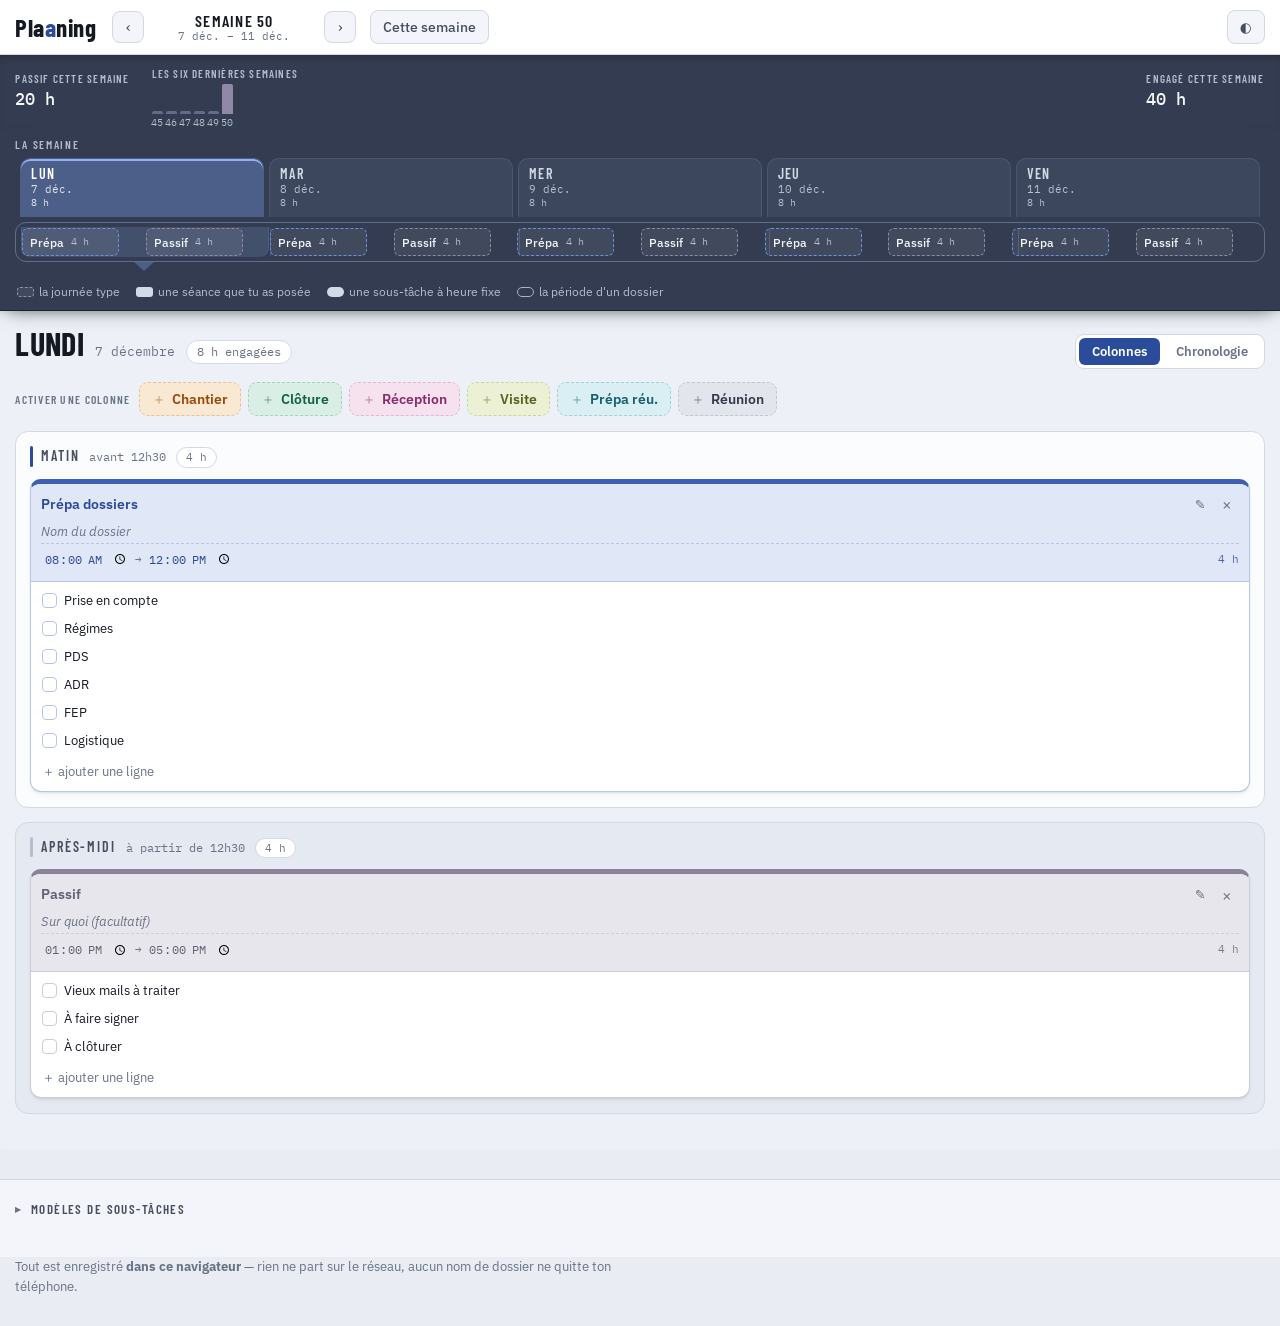
==== index.html @ 4859c756 "Cocher et commenter directement dans la chronologie Les blocs de la chronologie ne sont plus de simp" ====
<!DOCTYPE html>
<html lang="fr">
<head>
<meta charset="utf-8">
<meta name="viewport" content="width=device-width, initial-scale=1, viewport-fit=cover">
<meta name="theme-color" content="#E9ECF2">
<title>Plaaning</title>
<link rel="preconnect" href="https://fonts.googleapis.com">
<link rel="preconnect" href="https://fonts.gstatic.com" crossorigin>
<link rel="stylesheet" href="https://fonts.googleapis.com/css2?family=Barlow+Condensed:wght@500;600;700&family=IBM+Plex+Mono:wght@400;500;600&family=IBM+Plex+Sans:wght@400;500;600;700&display=swap">
<style>
*{box-sizing:border-box}

:root{
  color-scheme:light;
  --ground:#E9ECF2; --surface:#FFFFFF; --surface-2:#F3F5FA;
  --line:#D2D8E4; --line-2:#B6BFCF;
  --ink:#151922; --ink-2:#464E5F; --ink-3:#6A7285;
  --accent:#2B4C9B; --accent-soft:#DFE6F7;
  --good:#1B8462; --warn:#B0730B; --bad:#B33A47;
  --zone-rail:#333C50; --zone-jour:#EDF1F7; --onFill:#FFFFFF; --zone-sep:#1B2130;
  --tab-repos:#3C465C; --tab-bord:#4B5771; --tab-survol:#45516B;
  --tab-actif:#4C5F88; --tab-ink:#FFFFFF; --tab-ink-2:#DDE4F1; --tab-accent:#93AFF0;
  --bande-jour:rgba(147,175,240,.17);
  --plateau-matin:#FBFCFE; --plateau-aprem:#E4E9F2;
  /* rampe « rail » : les memes teintes, remontees en luminosite pour un fond sombre.
     Un seul jeu, valable dans les deux themes — le rail est sombre partout. */
  --chantier-rail:#E08A1E;  --prepa-rail:#6E8FE0;   --passif-rail:#8F88A6;
  --cloture-rail:#26936D;   --reception-rail:#E06BB4; --visite-rail:#A8C13C;
  --preparu-rail:#35AFC9;   --reunion-rail:#737E94;
  --railInk:#11151E; --railInkClair:#DCD8E6;

  --chantier-ink:#96490A; --chantier-soft:#FAE9D2; --chantier-line:#E4C296; --chantier-pure:#C2650A;
  --prepa-ink:#2A4A96;    --prepa-soft:#E0E7F7;    --prepa-line:#B7C5E9;    --prepa-pure:#3D5FB4;
  --passif-ink:#645F73;   --passif-soft:#E8E6ED;   --passif-line:#CFCBD9;   --passif-pure:#8A8399;
  --cloture-ink:#116048;  --cloture-soft:#D9EFE6;  --cloture-line:#A2D4C2;  --cloture-pure:#1B8462;
  --reception-ink:#8A2C69;--reception-soft:#F6E1EF;--reception-line:#E1B6D3;--reception-pure:#B93C8E;
  --visite-ink:#53621C;   --visite-soft:#ECF1D6;   --visite-line:#C9D69A;   --visite-pure:#75892A;
  --preparu-ink:#155F6E;  --preparu-soft:#DAEFF3;  --preparu-line:#A1D0DA;  --preparu-pure:#1E8299;
  --reunion-ink:#333A4A;  --reunion-soft:#E2E5EC;  --reunion-line:#C0C6D3;  --reunion-pure:#4A5468;
}

@media (prefers-color-scheme:dark){
  :root:not([data-theme="light"]){
    color-scheme:dark;
    --ground:#0F1116; --surface:#171A21; --surface-2:#1E222B;
    --line:#2A2F3B; --line-2:#3B4252;
    --ink:#E6E9F0; --ink-2:#AAB2C2; --ink-3:#798294;
    --accent:#7B9AE8; --accent-soft:#1B2440;
    --good:#4FBE97; --warn:#DDA23C; --bad:#E4707E;
    --zone-rail:#2A3245; --zone-jour:#12161C; --onFill:#12141A; --zone-sep:#0A0D13;
    --tab-repos:#333C52; --tab-bord:#414C67; --tab-survol:#3B4661;
  --tab-actif:#41547C; --tab-ink:#F2F6FF; --tab-ink-2:#CBD6EC; --tab-accent:#8FAAF0;
  --bande-jour:rgba(143,170,240,.15);
  --plateau-matin:#1A1F29; --plateau-aprem:#0D1116;
  --tab-repos:#333C52; --tab-bord:#414C67; --tab-survol:#3B4661;
  --tab-actif:#41547C; --tab-ink:#F2F6FF; --tab-ink-2:#CBD6EC; --tab-accent:#8FAAF0;
  --bande-jour:rgba(143,170,240,.15);
  --plateau-matin:#1A1F29; --plateau-aprem:#0D1116;

    --chantier-ink:#EDA85A; --chantier-soft:#2E2113; --chantier-line:#5B4222; --chantier-pure:#E08A2E;
    --prepa-ink:#93ABEE;    --prepa-soft:#1A2140;    --prepa-line:#334066;    --prepa-pure:#6C8FE0;
    --passif-ink:#A69FB8;   --passif-soft:#232230;   --passif-line:#3A3749;   --passif-pure:#8F87A3;
    --cloture-ink:#5FC5A0;  --cloture-soft:#10281F;  --cloture-line:#224B3B;  --cloture-pure:#31A67F;
    --reception-ink:#E48ACB;--reception-soft:#2C1626;--reception-line:#552A47;--reception-pure:#CE5CA8;
    --visite-ink:#B6C86A;   --visite-soft:#212713;   --visite-line:#414B23;   --visite-pure:#98AE44;
    --preparu-ink:#6DC2D6;  --preparu-soft:#0F262C;  --preparu-line:#1E4A56;  --preparu-pure:#37A0B8;
    --reunion-ink:#AAB2C2;  --reunion-soft:#22262F;  --reunion-line:#39404E;  --reunion-pure:#5E6879;
  }
}

:root[data-theme="dark"]{
  color-scheme:dark;
  --ground:#0F1116; --surface:#171A21; --surface-2:#1E222B;
  --line:#2A2F3B; --line-2:#3B4252;
  --ink:#E6E9F0; --ink-2:#AAB2C2; --ink-3:#798294;
  --accent:#7B9AE8; --accent-soft:#1B2440;
  --good:#4FBE97; --warn:#DDA23C; --bad:#E4707E;
  --zone-rail:#2A3245; --zone-jour:#12161C; --onFill:#12141A; --zone-sep:#0A0D13;
  --tab-repos:#333C52; --tab-bord:#414C67; --tab-survol:#3B4661;
  --tab-actif:#41547C; --tab-ink:#F2F6FF; --tab-ink-2:#CBD6EC; --tab-accent:#8FAAF0;
  --bande-jour:rgba(143,170,240,.15);
  --plateau-matin:#1A1F29; --plateau-aprem:#0D1116;

  --chantier-ink:#EDA85A; --chantier-soft:#2E2113; --chantier-line:#5B4222; --chantier-pure:#E08A2E;
  --prepa-ink:#93ABEE;    --prepa-soft:#1A2140;    --prepa-line:#334066;    --prepa-pure:#6C8FE0;
  --passif-ink:#A69FB8;   --passif-soft:#232230;   --passif-line:#3A3749;   --passif-pure:#8F87A3;
  --cloture-ink:#5FC5A0;  --cloture-soft:#10281F;  --cloture-line:#224B3B;  --cloture-pure:#31A67F;
  --reception-ink:#E48ACB;--reception-soft:#2C1626;--reception-line:#552A47;--reception-pure:#CE5CA8;
  --visite-ink:#B6C86A;   --visite-soft:#212713;   --visite-line:#414B23;   --visite-pure:#98AE44;
  --preparu-ink:#6DC2D6;  --preparu-soft:#0F262C;  --preparu-line:#1E4A56;  --preparu-pure:#37A0B8;
  --reunion-ink:#AAB2C2;  --reunion-soft:#22262F;  --reunion-line:#39404E;  --reunion-pure:#5E6879;
}

[data-b="chantier"] {--bi:var(--chantier-ink); --bs:var(--chantier-soft); --bl:var(--chantier-line); --bp:var(--chantier-pure); --br:var(--chantier-rail)}
[data-b="prepa"]    {--bi:var(--prepa-ink);    --bs:var(--prepa-soft);    --bl:var(--prepa-line);    --bp:var(--prepa-pure); --br:var(--prepa-rail)}
[data-b="passif"]   {--bi:var(--passif-ink);   --bs:var(--passif-soft);   --bl:var(--passif-line);   --bp:var(--passif-pure); --br:var(--passif-rail)}
[data-b="cloture"]  {--bi:var(--cloture-ink);  --bs:var(--cloture-soft);  --bl:var(--cloture-line);  --bp:var(--cloture-pure); --br:var(--cloture-rail)}
[data-b="reception"]{--bi:var(--reception-ink);--bs:var(--reception-soft);--bl:var(--reception-line);--bp:var(--reception-pure); --br:var(--reception-rail)}
[data-b="visite"]   {--bi:var(--visite-ink);   --bs:var(--visite-soft);   --bl:var(--visite-line);   --bp:var(--visite-pure); --br:var(--visite-rail)}
[data-b="preparu"]  {--bi:var(--preparu-ink);  --bs:var(--preparu-soft);  --bl:var(--preparu-line);  --bp:var(--preparu-pure); --br:var(--preparu-rail)}
[data-b="reunion"]  {--bi:var(--reunion-ink);  --bs:var(--reunion-soft);  --bl:var(--reunion-line);  --bp:var(--reunion-pure); --br:var(--reunion-rail)}
html,body{margin:0;padding:0}
body{
  background:var(--ground); color:var(--ink); min-height:100vh;
  font-family:"IBM Plex Sans",system-ui,-apple-system,Segoe UI,Roboto,sans-serif;
  font-size:15px; line-height:1.5; -webkit-font-smoothing:antialiased;
  -webkit-text-size-adjust:100%;
}
.wrap{width:100%; padding-inline:clamp(12px,1.2vw,26px)}
h1,h2,h3{margin:0}
p{margin:0}
button{font:inherit; color:inherit}
input{font:inherit; color:inherit}
.mono{font-family:"IBM Plex Mono",ui-monospace,monospace; font-variant-numeric:tabular-nums}
.sr{position:absolute; width:1px; height:1px; overflow:hidden; clip:rect(0 0 0 0); white-space:nowrap}
:focus-visible{outline:2px solid var(--accent); outline-offset:2px}

/* ================= barre du haut ================= */
.bar{
  position:sticky; top:0; z-index:40; background:var(--surface);
  border-bottom:1px solid var(--line);
}
.bar .wrap{display:flex; align-items:center; gap:14px; padding-block:10px; flex-wrap:wrap}
.brand{
  font-family:"Barlow Condensed",sans-serif; font-weight:700; font-size:25px;
  letter-spacing:.02em; line-height:1; margin-right:2px;
}
.brand span{color:var(--accent)}
.nav{display:flex; align-items:center; gap:4px}
.nav button{
  border:1px solid var(--line); background:var(--surface-2); border-radius:8px;
  width:32px; height:32px; cursor:pointer; display:grid; place-items:center; font-size:15px; color:var(--ink-2);
}
.nav button:hover{border-color:var(--line-2); color:var(--ink)}
.weekName{
  font-family:"Barlow Condensed",sans-serif; text-transform:uppercase; letter-spacing:.08em;
  font-weight:600; font-size:16px; min-width:172px; text-align:center; line-height:1.15;
}
.weekName small{display:block; font-family:"IBM Plex Mono",monospace; text-transform:none; letter-spacing:0; font-size:11px; color:var(--ink-3); font-weight:400}
.spacer{flex:1 1 auto}
.ghost{
  border:1px solid var(--line); background:var(--surface-2); border-radius:8px;
  padding:6px 12px; cursor:pointer; font-size:13.5px; font-weight:500; color:var(--ink-2);
}
.ghost:hover{border-color:var(--line-2); color:var(--ink)}
.ghost[aria-pressed="true"]{background:var(--accent); border-color:var(--accent); color:#fff}

/* ================= bandeau bilan ================= */
.bilan, .railZone{
  --surface:#414C63; --surface-2:#3A4459;
  --line:#4A5670; --line-2:#606E8C;
  --ink:#F4F7FB; --ink-2:#D2D9E7; --ink-3:#B4BECF;
  --accent:#93AFF0; --accent-soft:#3D4A66;
  background:var(--zone-rail); color:var(--ink);
}
.bilan{box-shadow:inset 0 7px 11px -9px rgba(0,0,0,.55)}
.bilan .wrap{display:flex; align-items:center; gap:22px; padding-block:11px 16px; flex-wrap:wrap}
.stat{display:flex; flex-direction:column; gap:1px; min-width:0}
.stat .k{
  font-family:"Barlow Condensed",sans-serif; text-transform:uppercase; letter-spacing:.11em;
  font-size:11px; font-weight:600; color:var(--ink-3);
}
.stat .v{font-family:"IBM Plex Mono",monospace; font-variant-numeric:tabular-nums; font-size:17px; font-weight:500; line-height:1.2}
.stat .v em{font-style:normal; font-size:12px; color:var(--ink-3)}
.trend{display:flex; align-items:flex-end; gap:3px; height:30px}
.trend .b{width:11px; background:#616D88; border-radius:2px 2px 0 0; min-height:2px; position:relative}
.trend .b.now{background:var(--passif-rail)}
.trend .b::after{
  content:attr(data-l); position:absolute; top:100%; left:50%; transform:translateX(-50%);
  font-family:"IBM Plex Mono",monospace; font-size:9.5px; color:var(--ink-3); padding-top:2px;
}
.delta{font-size:12.5px; font-weight:600}
.delta.down{color:var(--good)} .delta.up{color:var(--warn)} .delta.flat{color:var(--ink-3)}

/* ================= le rail (la semaine) ================= */
.railZone{
  padding-block:6px 0;
  border-bottom:1px solid var(--zone-sep);
  box-shadow:0 9px 17px -9px rgba(10,14,22,.5);
  position:relative; z-index:1;
}
.zoneLbl{
  font-family:"Barlow Condensed",sans-serif; text-transform:uppercase; letter-spacing:.15em;
  font-size:11.5px; font-weight:600; color:var(--ink-3); padding-bottom:5px;
}
.scrollx{overflow-x:auto; overflow-y:hidden; min-width:0; max-width:100%; padding-bottom:5px}
.rail{min-width:780px}
.railHead{display:grid; grid-template-columns:repeat(5,minmax(0,1fr)); padding:0 5px; margin-bottom:5px; gap:5px}
.rHead{
  background:var(--tab-repos); border:1px solid var(--tab-bord); border-bottom:0; cursor:pointer;
  text-align:left; padding:7px 10px 8px; border-radius:10px 10px 0 0;
  display:flex; flex-direction:column; gap:0; transition:background .14s;
}
.rHead:hover{background:var(--tab-survol)}
.rHead.auj{border-color:var(--tab-accent)}
.pastilleAuj{
  display:inline-block; width:6px; height:6px; border-radius:50%;
  background:var(--tab-accent); margin-left:6px; vertical-align:middle;
}
.rHead[aria-pressed="true"]{
  background:var(--tab-actif); border-color:var(--tab-actif);
  box-shadow:inset 0 2px 0 var(--tab-accent);
}
.rHead[aria-pressed="true"] .d{color:var(--tab-ink)}
.rHead[aria-pressed="true"] .dt{color:var(--tab-ink-2)}
.rHead[aria-pressed="true"] .ch{color:var(--tab-ink-2)}
.rHead[aria-pressed="true"] .ch.over{color:#FFC46B}
.rHead .d{font-family:"Barlow Condensed",sans-serif; text-transform:uppercase; letter-spacing:.09em; font-size:14px; font-weight:600; color:var(--ink-2); line-height:1.2}

.rHead .dt{font-family:"IBM Plex Mono",monospace; font-size:10.5px; color:var(--ink-3); line-height:1.3}
.rHead .ch{font-family:"IBM Plex Mono",monospace; font-size:10px; color:var(--ink-3); line-height:1.3}
.rHead .ch.over{color:var(--warn); font-weight:600}
.railBody{
  display:flex; flex-direction:column; gap:4px; padding:5px;
  background:transparent; border:1px solid var(--line-2); border-radius:11px;
  background-image:repeating-linear-gradient(90deg,transparent 0,transparent calc(20% - 1px),var(--line) calc(20% - 1px),var(--line) 20%);
  background-position:5px 0; background-clip:content-box;
  position:relative;
}
/* la tranche verticale du jour ouvert, du haut du rail jusqu'a l'encoche */
.bandeJour{
  position:absolute; top:4px; bottom:4px; z-index:0; pointer-events:none;
  left:calc(5px + (100% - 10px) * var(--i) / 5);
  width:calc((100% - 10px) / 5);
  background:var(--bande-jour);
  border-left:1px solid var(--tab-actif);
  border-right:1px solid var(--tab-actif);
  border-radius:0 0 9px 9px;
}
.railLane{position:relative; z-index:1}
.railLane{display:grid; grid-template-columns:repeat(50,minmax(0,1fr)); min-height:28px; align-items:stretch}
.railBlk{
  grid-row:1; margin:0 1px; background:var(--br); border:1px solid var(--br);
  border-radius:6px; padding:2px 7px; font-size:11.5px; font-weight:600; color:var(--railInk); cursor:pointer;
  overflow:hidden; white-space:nowrap; text-overflow:ellipsis; display:flex; align-items:center; gap:7px; text-align:left;
}
.railBlk:hover{filter:brightness(1.12)}
.railBlk .h{font-family:"IBM Plex Mono",monospace; font-size:9.5px; font-weight:400; opacity:.68; color:var(--railInk)}
/* le passif reste eteint : jamais de remplissage franc, et une encre claire */

/* la journée type n'est pas un engagement : elle se dessine, elle ne se remplit pas */
.railFond{
  background:rgba(255,255,255,.07); border:1px dashed var(--br);
  color:var(--ink); font-weight:500;
}
.railFond .h{color:var(--ink-3); opacity:1}
.railFond:hover{background:rgba(255,255,255,.14); filter:none}
.railBlk.court{padding:2px; overflow:visible; position:relative}
.railBlk.court .etiq{
  position:absolute; left:100%; top:50%; transform:translateY(-50%); margin-left:6px;
  white-space:nowrap; font-size:10.5px; font-weight:600; color:var(--bi); pointer-events:none;
}
.railBlk.court .etiq .h{font-weight:400; opacity:.75; color:var(--ink-3)}
.railVide{
  grid-column:1/-1; display:grid; place-items:center; font-size:12px; color:var(--ink-3);
  font-style:italic; min-height:28px;
}

/* ================= le jour ouvert ================= */
.jour{
  padding-block:16px 22px; background:var(--zone-jour);
  box-shadow:inset 0 9px 12px -11px rgba(0,0,0,.22);
}
.jourHead{display:flex; align-items:baseline; gap:11px; flex-wrap:wrap; margin-bottom:13px}
.jourHead h2{font-family:"Barlow Condensed",sans-serif; font-weight:700; font-size:clamp(24px,4.5vw,32px); text-transform:uppercase; letter-spacing:.01em; line-height:1}
.jourHead .dt{font-family:"IBM Plex Mono",monospace; font-size:13px; color:var(--ink-3)}
.jourHead .charge{
  font-family:"IBM Plex Mono",monospace; font-size:12px; color:var(--ink-3);
  border:1px solid var(--line); border-radius:20px; padding:2px 10px; background:var(--surface);
}
.jourHead .charge.over{color:var(--warn); border-color:var(--warn)}

.add{display:flex; flex-wrap:wrap; gap:7px; align-items:center; margin-bottom:15px}
.add .lbl{
  font-family:"Barlow Condensed",sans-serif; text-transform:uppercase; letter-spacing:.11em;
  font-size:11.5px; font-weight:600; color:var(--ink-3); margin-right:2px;
}
.addBtn{
  border:1px dashed var(--bl); background:var(--bs); color:var(--bi); border-radius:9px;
  padding:6px 12px; cursor:pointer; font-size:13.5px; font-weight:600;
  display:inline-flex; align-items:center; gap:6px;
}
.addBtn:hover{border-style:solid}
.addBtn .plus{opacity:.55; font-weight:400}
.addBtn .jour-dit{
  font-family:"Barlow Condensed",sans-serif; text-transform:uppercase; letter-spacing:.09em;
  font-size:10px; font-weight:600; background:var(--bp); color:#fff; border-radius:10px; padding:1px 6px;
}

.cols{display:grid; grid-template-columns:repeat(auto-fit,minmax(212px,1fr)); gap:11px; align-items:start}
@media (min-width:1500px){ .cols{grid-template-columns:repeat(auto-fit,minmax(260px,1fr))} }
.cols > *{min-width:0}
.col{
  border:1px solid var(--bl); border-top:5px solid var(--bp);
  background:var(--surface); border-radius:11px;
  overflow:hidden; display:flex; flex-direction:column;
  box-shadow:0 1px 2px rgba(16,22,38,.07), 0 4px 10px -6px rgba(16,22,38,.16);
}
.col .hd{background:var(--bs); border-bottom:1px solid var(--bl); padding:9px 10px 10px; display:flex; flex-direction:column; gap:4px}
.col .hd .top{display:flex; align-items:center; gap:4px}
.col .hd .nm{font-weight:600; font-size:14px; color:var(--bi); flex:1; min-width:0; line-height:1.25}
.kill{border:0; background:transparent; color:var(--ink-3); cursor:pointer; width:23px; height:23px; border-radius:6px; display:grid; place-items:center; font-size:16px; line-height:1; flex:none}
.kill:hover{background:var(--bl); color:var(--bi)}
.titre{
  border:0; background:transparent; border-bottom:1px dashed var(--bl); width:100%;
  font-size:12.5px; color:var(--ink-2); padding:2px 0;
}
.titre::placeholder{color:var(--ink-3); font-style:italic}
.titre:focus{border-bottom-color:var(--bp); border-bottom-style:solid; outline:none}
.heures{display:flex; align-items:center; gap:3px; flex-wrap:wrap}
.heures input{
  border:1px solid transparent; background:transparent; border-radius:5px; padding:1px 2px;
  font-family:"IBM Plex Mono",monospace; font-variant-numeric:tabular-nums;
  font-size:11.5px; color:var(--bi); cursor:pointer;
  flex:0 1 auto; width:auto; min-width:64px; max-width:112px;
}
.heures input:hover{border-color:var(--bl); background:var(--surface)}
.heures input:focus{border-color:var(--bp); background:var(--surface); outline:none; cursor:text}
.heures .dd{font-family:"IBM Plex Mono",monospace; font-size:11px; color:var(--ink-3)}
.heures .dur{font-family:"IBM Plex Mono",monospace; font-size:11px; color:var(--bi); opacity:.8; margin-left:auto}

.col ul{list-style:none; margin:0; padding:7px 7px 2px; display:flex; flex-direction:column; gap:1px}
.col li{display:flex; gap:6px; align-items:flex-start; font-size:13px; line-height:1.35; border-radius:7px; padding:3px 4px}
.col li:hover{background:var(--surface-2)}
.tache{display:flex; gap:7px; align-items:flex-start; flex:1; min-width:0; cursor:pointer}
.tache input{position:absolute; opacity:0; width:0; height:0}
.tache .box{
  width:15px; height:15px; border:1.5px solid var(--bl); border-radius:4px; flex:none;
  margin-top:1px; display:grid; place-items:center; background:var(--surface);
}
.tache input:checked + .box{background:var(--bp); border-color:var(--bp)}
.tache input:checked + .box::after{content:"✓"; color:#fff; font-size:10px; font-weight:700; line-height:1}
.tache input:focus-visible + .box{outline:2px solid var(--accent); outline-offset:1px}
.tache input:checked ~ .tx{color:var(--ink-3); text-decoration:line-through; text-decoration-color:var(--line-2)}
.tx{min-width:0; overflow-wrap:anywhere}
.liAct{display:flex; gap:0; flex:none; opacity:0; transition:opacity .12s}
li:hover .liAct, li:focus-within .liAct{opacity:1}
.liAct button{border:0; background:transparent; cursor:pointer; color:var(--ink-3); width:21px; height:21px; border-radius:5px; display:grid; place-items:center; font-size:12px; line-height:1}
.liAct button:hover{background:var(--bl); color:var(--bi)}
.liAct .pin.on{color:var(--bp); opacity:1}
.addTache{
  border:0; background:transparent; color:var(--ink-3); cursor:pointer; text-align:left;
  padding:4px 11px 10px; font-size:12.5px; display:flex; gap:6px; align-items:center; width:100%;
}
.addTache:hover{color:var(--bi)}
.col .vide{padding:8px 12px 12px; font-size:12.5px; color:var(--ink-3); font-style:italic; line-height:1.4}

.repos{display:flex; flex-wrap:wrap; gap:7px; align-items:center; margin-top:13px}
.repos .lbl{font-family:"Barlow Condensed",sans-serif; text-transform:uppercase; letter-spacing:.11em; font-size:11.5px; font-weight:600; color:var(--ink-3)}
.repos button{
  border:1px solid var(--line); background:var(--surface); border-radius:20px; padding:3px 11px;
  cursor:pointer; font-size:12.5px; color:var(--ink-3);
}
.repos button:hover{border-color:var(--bp); color:var(--bi)}

/* ================= modèles ================= */
.modeles{border-top:1px solid var(--line); background:var(--surface-2); margin-top:30px}
.modeles .wrap{padding-block:16px 34px}
.modeles summary{
  cursor:pointer; font-family:"Barlow Condensed",sans-serif; text-transform:uppercase;
  letter-spacing:.11em; font-size:13px; font-weight:600; color:var(--ink-2); list-style:none;
  display:flex; align-items:center; gap:8px; padding-block:4px;
}
.modeles summary::-webkit-details-marker{display:none}
.modeles summary::before{content:"▸"; font-size:11px; color:var(--ink-3)}
.modeles details[open] summary::before{content:"▾"}
.modIntro{font-size:13.5px; color:var(--ink-3); margin-top:8px; max-width:72ch; line-height:1.5}
.modGrid{display:grid; grid-template-columns:repeat(auto-fit,minmax(225px,1fr)); gap:11px; margin-top:14px}
.modGrid > *{min-width:0}
.modCard{background:var(--surface); border:1px solid var(--bl); border-radius:10px; overflow:hidden}
.modCard .hd{background:var(--bs); border-bottom:1px solid var(--bl); padding:7px 11px; font-weight:600; font-size:13px; color:var(--bi)}
.modCard ul{list-style:none; margin:0; padding:7px 7px 2px; display:flex; flex-direction:column; gap:1px}
.modCard li{display:flex; align-items:center; gap:6px; font-size:12.5px; color:var(--ink-2); padding:2px 4px; border-radius:6px}
.modCard li:hover{background:var(--surface-2)}
.modCard li .tx{flex:1}
.modCard .vide{padding:8px 12px 10px; font-size:12.5px; color:var(--ink-3); font-style:italic}

/* ================= divers ================= */
.toast{
  position:fixed; left:50%; bottom:22px; transform:translateX(-50%) translateY(10px);
  background:var(--ink); color:var(--ground); border-radius:9px; padding:9px 17px;
  font-size:13.5px; font-weight:500; z-index:80; opacity:0; pointer-events:none;
  transition:opacity .18s, transform .18s; max-width:calc(100vw - 32px); text-align:center;
}
.toast.on{opacity:1; transform:translateX(-50%) translateY(0)}
footer.pied{padding-block:0 30px}
footer.pied .wrap{font-size:12.5px; color:var(--ink-3); line-height:1.55}
footer.pied p{max-width:80ch}
@media (prefers-reduced-motion:reduce){ *{transition:none !important; animation:none !important} }
@media (max-width:520px){
  .bar .wrap{gap:9px}
  .brand{font-size:22px}
  .weekName{min-width:0; flex:1}
}

/* ================= v2 : dossiers, notes, planification ================= */
.dates{display:flex; align-items:center; gap:4px 8px; flex-wrap:wrap}
.dates .paire{display:inline-flex; align-items:center; gap:4px; min-width:0}
.dates .lb{font-size:10.5px; color:var(--ink-3); text-transform:uppercase; letter-spacing:.08em; font-family:"Barlow Condensed",sans-serif; font-weight:600}
.dates input[type="date"]{
  border:1px solid transparent; background:transparent; border-radius:5px; padding:1px 3px;
  font-family:"IBM Plex Mono",monospace; font-variant-numeric:tabular-nums;
  font-size:11px; color:var(--bi); cursor:pointer; flex:0 1 auto; min-width:104px; max-width:134px;
}
.dates input[type="date"]:hover{border-color:var(--bl); background:var(--surface)}
.dates input[type="date"]:focus{border-color:var(--bp); background:var(--surface); outline:none}
.dates .reste{
  font-family:"IBM Plex Mono",monospace; font-size:10.5px; color:var(--bi);
  background:var(--surface); border:1px solid var(--bl); border-radius:20px; padding:0 7px;
}
.dates .reste.fini{color:var(--ink-3); border-color:var(--line)}

.icone{
  border:0; background:transparent; color:var(--ink-3); cursor:pointer; flex:none;
  width:23px; height:23px; border-radius:6px; display:grid; place-items:center; font-size:13px; line-height:1;
}
.icone:hover{background:var(--bl); color:var(--bi)}
.icone.on{color:var(--bp)}

textarea.note{
  width:calc(100% - 20px); margin:8px 10px 2px; display:block;
  border:1px solid var(--bl); border-radius:8px; background:var(--surface-2);
  padding:6px 8px; font:inherit; font-size:12.5px; line-height:1.45; color:var(--ink-2);
  resize:vertical; min-height:46px;
}
textarea.note:focus{outline:none; border-color:var(--bp); background:var(--surface)}
textarea.note::placeholder{color:var(--ink-3); font-style:italic}

.col li{flex-direction:column; align-items:stretch; gap:2px}
.ligne{display:flex; gap:6px; align-items:flex-start}
.meta{display:flex; gap:9px; padding-left:22px; flex-wrap:wrap; align-items:baseline}
.meta .qd{
  font-family:"IBM Plex Mono",monospace; font-variant-numeric:tabular-nums;
  font-size:10.5px; font-weight:600; color:var(--bi);
  background:var(--bs); border:1px solid var(--bl); border-radius:20px; padding:0 7px;
}
.meta .nt{font-size:11.5px; font-style:italic; color:var(--ink-3); line-height:1.4; overflow-wrap:anywhere; flex:1 1 100%}
.edit{padding:4px 4px 6px 22px; display:flex; flex-direction:column; gap:6px}
.edit .rang{display:flex; gap:5px; align-items:center; flex-wrap:wrap}
.edit label{font-size:10.5px; color:var(--ink-3); text-transform:uppercase; letter-spacing:.08em; font-family:"Barlow Condensed",sans-serif; font-weight:600}
.edit input[type="time"],.edit input[type="number"],.edit input[type="date"]{
  border:1px solid var(--bl); background:var(--surface); border-radius:6px; padding:3px 5px;
  font-family:"IBM Plex Mono",monospace; font-variant-numeric:tabular-nums; font-size:11.5px; color:var(--ink);
}
.edit input[type="number"]{width:66px}
.edit input:focus{outline:none; border-color:var(--bp)}
.edit textarea{
  border:1px solid var(--bl); border-radius:7px; background:var(--surface); padding:5px 7px;
  font:inherit; font-size:12.5px; line-height:1.45; color:var(--ink-2); resize:vertical; min-height:44px; width:100%;
}
.edit textarea:focus{outline:none; border-color:var(--bp)}
.mini{
  border:1px solid var(--line); background:var(--surface); border-radius:6px; padding:2px 9px;
  font-size:11.5px; cursor:pointer; color:var(--ink-3);
}
.mini:hover{border-color:var(--bp); color:var(--bi)}

/* ---- ce qui n'a pas été fait ---- */
.retard{
  border:1px solid var(--warn); border-left:3px solid var(--warn); background:var(--surface);
  border-radius:0 12px 12px 0; padding:12px 15px; margin-bottom:16px;
  display:flex; flex-direction:column; gap:9px;
}
.retard h3{
  font-family:"Barlow Condensed",sans-serif; text-transform:uppercase; letter-spacing:.11em;
  font-size:12.5px; font-weight:600; color:var(--warn);
}
.retard .intro{font-size:12.5px; color:var(--ink-3); line-height:1.45}
.retardListe{display:flex; flex-direction:column; gap:4px}
.rLigne{display:flex; align-items:center; gap:9px; flex-wrap:wrap; font-size:13.5px; padding:4px 0; border-top:1px solid var(--line)}
.rLigne:first-child{border-top:0}
.rLigne .pastille{width:9px; height:9px; border-radius:50%; background:var(--bp); flex:none}
.rLigne .quoi{font-weight:600; color:var(--bi)}
.rLigne .quand{font-family:"IBM Plex Mono",monospace; font-size:11.5px; color:var(--ink-3)}
.rLigne .reste{font-size:12.5px; color:var(--ink-3)}
.rLigne .report{
  margin-left:auto; border:1px solid var(--bl); background:var(--bs); color:var(--bi);
  border-radius:7px; padding:3px 11px; cursor:pointer; font-size:12.5px; font-weight:600;
}
.rLigne .report:hover{border-color:var(--bp)}

/* ---- une sous-tâche planifiée dans le rail ---- */
/* une sous-tâche à heure fixe : même encre, forme de gélule pour la distinguer d'une séance */
.railBlk.railTache{border-radius:20px; font-weight:500; font-size:11px}
.railLegende{
  display:flex; gap:6px 16px; flex-wrap:wrap; align-items:center; padding:7px 2px 9px;
  font-size:11.5px; color:var(--ink-3);
}
.railLegende i{display:inline-block; width:17px; height:10px; border-radius:3px; vertical-align:-1px; margin-right:5px}
.railLegende .ex0{background:transparent; border:1px dashed var(--line-2)}
.railLegende .ex0{background:rgba(255,255,255,.07); border-color:#8A94A9}
.railLegende .ex1{background:#D2D9E7}
.railLegende .ex2{background:#D2D9E7; border-radius:20px}
/* l'ancre : le jour choisi descend vers l'établi */
.railAncre{display:grid; grid-template-columns:repeat(5,minmax(0,1fr)); padding:0 5px}
.ancre{
  grid-row:1; justify-self:center; width:0; height:0;
  border-left:10px solid transparent; border-right:10px solid transparent;
  border-top:9px solid var(--tab-actif);
}


/* ---- bandeau des périodes : ce qui court, et pour combien de temps ---- */
.railPeriodes{
  display:flex; flex-direction:column; gap:3px;
  padding-bottom:5px; margin-bottom:3px; border-bottom:1px dashed var(--line-2);
}
.railPeriodes .railLane{min-height:21px}
.railPeriodes{border-bottom-color:#606E8C}
.railPeriode{
  grid-row:1; margin:0 1px; display:flex; align-items:center; gap:6px; overflow:hidden;
  background:transparent; border:1px solid var(--br); border-radius:20px;
  padding:1px 10px; font-size:11px; color:var(--br); white-space:nowrap;
}
.railPeriode .nm{font-weight:600; overflow:hidden; text-overflow:ellipsis}
.railPeriode .bd{font-family:"IBM Plex Mono",monospace; font-size:9.5px; opacity:.75}
.railPeriode .fl{font-size:9px; opacity:.65; flex:none}
.railPeriode.avant{border-top-left-radius:4px; border-bottom-left-radius:4px}
.railPeriode.apres{border-top-right-radius:4px; border-bottom-right-radius:4px}
.railLegende .ex3{background:transparent; border:1px solid #A9B3C6; border-radius:20px}
.addBtn.suggere{border-style:solid; box-shadow:inset 0 -2px 0 var(--bp)}
.astuce{font-size:10.5px; color:var(--ink-3); font-style:italic; flex:1 1 100%; line-height:1.3}


/* ---- matin / après-midi : la journée se lit en deux temps ---- */
.demi + .demi{margin-top:20px; padding-top:16px; border-top:1px solid var(--line-2)}
.demiTete{display:flex; align-items:baseline; gap:10px; flex-wrap:wrap; margin-bottom:10px; padding-left:11px; position:relative}
.demiTete::before{
  content:""; position:absolute; left:0; top:1px; bottom:1px; width:3px;
  border-radius:2px; background:var(--line-2);
}
.demi[data-moment="matin"] .demiTete::before{background:var(--accent)}
.demiNom{
  font-family:"Barlow Condensed",sans-serif; text-transform:uppercase; letter-spacing:.13em;
  font-size:14px; font-weight:600; color:var(--ink-2);
}
.demiH{font-family:"IBM Plex Mono",monospace; font-size:11.5px; color:var(--ink-3)}
.demiCharge{
  font-family:"IBM Plex Mono",monospace; font-size:11px; color:var(--ink-3);
  border:1px solid var(--line); border-radius:20px; padding:1px 9px; background:var(--surface);
}
.demiVide{font-size:13px; color:var(--ink-3); font-style:italic; padding:2px 0 4px 11px}
.deborde{
  font-size:10px; font-family:"Barlow Condensed",sans-serif; text-transform:uppercase; letter-spacing:.08em;
  font-weight:600; color:var(--ink-3); border:1px dashed var(--line-2); border-radius:20px; padding:0 7px;
}


/* ---- répétition d'une réunion ---- */
.repet{display:flex; align-items:center; gap:5px; flex-wrap:wrap}
.repet .lb{font-size:10.5px; color:var(--ink-3); text-transform:uppercase; letter-spacing:.08em; font-family:"Barlow Condensed",sans-serif; font-weight:600}
.repet select{
  border:1px solid var(--bl); background:var(--surface); border-radius:6px; padding:2px 5px;
  font:inherit; font-size:11.5px; color:var(--bi); max-width:100%;
}
.repet select:focus{outline:none; border-color:var(--bp)}
.repet input[type="date"]{
  border:1px solid var(--bl); background:var(--surface); border-radius:6px; padding:1px 4px;
  font-family:"IBM Plex Mono",monospace; font-size:11px; color:var(--bi); max-width:132px;
}
.serieMarque{
  flex:none; font-size:13px; color:var(--bi); opacity:.75; line-height:1;
  border:1px solid var(--bl); border-radius:20px; padding:1px 6px; background:var(--surface);
}

/* ---- bascule de vue ---- */
.vues{display:flex; background:var(--surface); border:1px solid var(--line); border-radius:9px; padding:3px; gap:3px; margin-left:auto}
.vues button{
  border:0; background:transparent; cursor:pointer; font:inherit; font-size:13px; font-weight:600;
  color:var(--ink-3); padding:4px 13px; border-radius:6px;
}
.vues button:hover{color:var(--ink)}
.vues button[aria-pressed="true"]{background:var(--accent); color:#fff}

/* ---- la barre « maintenant » ---- */
.maintenant{
  display:flex; align-items:center; gap:13px; flex-wrap:wrap;
  border:1px solid var(--bl); border-left:4px solid var(--bp);
  background:var(--surface); border-radius:0 12px 12px 0;
  padding:11px 16px; margin-bottom:16px;
}
.maintenant.rien{border-color:var(--line); border-left-color:var(--ink-3)}
.mtHeure{
  font-family:"IBM Plex Mono",monospace; font-variant-numeric:tabular-nums;
  font-size:21px; font-weight:500; color:var(--ink); line-height:1;
}
.mtQuoi{display:flex; flex-direction:column; gap:2px; min-width:0; flex:1 1 240px}
.mtLbl{font-family:"Barlow Condensed",sans-serif; text-transform:uppercase; letter-spacing:.12em; font-size:11px; font-weight:600; color:var(--ink-3)}
.mtNom{font-size:15.5px; font-weight:600; color:var(--bi); line-height:1.25}
.maintenant.rien .mtNom{color:var(--ink-2); font-weight:500}
.mtReste{
  font-family:"IBM Plex Mono",monospace; font-size:12.5px; color:var(--ink-2);
  border:1px solid var(--line); border-radius:20px; padding:3px 11px; background:var(--surface-2); white-space:nowrap;
}
.mtReste.bientot{border-color:var(--bad); color:var(--bad); font-weight:600}
.mtSuite{font-size:13px; color:var(--ink-3); flex:1 1 200px}
.mtSuite b{color:var(--ink-2)}

/* ---- la journée en deux plateaux ---- */
.demi{border-radius:13px; padding:13px 14px 15px}
.demi[data-moment="matin"]{background:var(--plateau-matin); border:1px solid var(--line)}
.demi[data-moment="aprem"]{background:var(--plateau-aprem); border:1px solid var(--line)}
.demi + .demi{margin-top:14px; padding-top:13px; border-top:1px solid var(--line)}
.demiTete{margin-bottom:11px}

/* ---- la chronologie ---- */
.chrono{display:grid; grid-template-columns:52px minmax(0,1fr); gap:0; position:relative}
.chronoHeures{position:relative}
.chronoHeures span{
  position:absolute; right:10px; transform:translateY(-7px);
  font-family:"IBM Plex Mono",monospace; font-variant-numeric:tabular-nums;
  font-size:11px; color:var(--ink-3);
}
.chronoPistes{
  position:relative; border-left:1px solid var(--line-2);
  background:var(--surface); border-radius:0 12px 12px 0; overflow:hidden;
}
.chronoLigne{position:absolute; left:0; right:0; border-top:1px solid var(--line); pointer-events:none}
.chronoMidi{
  position:absolute; left:0; right:0; border-top:1px dashed var(--line-2); pointer-events:none;
}
.chronoMidi span{
  position:absolute; right:9px; top:-8px; background:var(--surface); padding:0 7px;
  font-family:"Barlow Condensed",sans-serif; text-transform:uppercase; letter-spacing:.12em;
  font-size:10.5px; font-weight:600; color:var(--ink-3);
}
.chronoBloc{
  position:absolute; border-radius:8px; padding:5px 9px; overflow:auto;
  background:var(--bs); border:1px solid var(--bl); border-left:4px solid var(--bp);
  display:flex; flex-direction:column; gap:1px; text-align:left; font:inherit;
}
.cbTete{display:flex; align-items:baseline; gap:7px}
.cbTete .cbNom{flex:1; min-width:0}
.cbFait{font-family:"IBM Plex Mono",monospace; font-size:10px; color:var(--bi); opacity:.8; flex:none}
.cbAller{
  border:0; background:transparent; color:var(--bi); opacity:.5; cursor:pointer;
  font-size:13px; line-height:1; padding:0 2px; flex:none;
}
.cbAller:hover{opacity:1}
.cbNoteFiche{
  font-size:11.5px; font-style:italic; color:var(--ink-2); line-height:1.4;
  margin:4px 0 2px; padding-left:7px; border-left:2px solid var(--bl);
}
.cbListe{list-style:none; margin:5px 0 0; padding:0; display:flex; flex-direction:column; gap:1px}
.cbListe li{display:flex; flex-wrap:wrap; align-items:flex-start; gap:5px; font-size:12.5px; line-height:1.35; border-radius:6px; padding:2px 3px}
.cbListe li:hover{background:rgba(255,255,255,.45)}
.cbListe .liAct{opacity:.55}
.cbListe li:hover .liAct{opacity:1}
.cbListe .icone{width:19px; height:19px; font-size:11px}
.cbNote{flex:1 1 100%; font-size:11px; font-style:italic; color:var(--ink-3); padding-left:22px; line-height:1.35}
.cbListe .edit{flex:1 1 100%; padding:3px 0 4px 22px}
.cbListe .edit textarea{min-height:52px; font-size:12px}
.chronoBloc .cbNom{font-size:13px; font-weight:600; color:var(--bi); line-height:1.25; white-space:nowrap; overflow:hidden; text-overflow:ellipsis}
.chronoBloc .cbH{font-family:"IBM Plex Mono",monospace; font-size:10.5px; color:var(--ink-3)}
.chronoBloc .cbFait{font-family:"IBM Plex Mono",monospace; font-size:10px; color:var(--bi); opacity:.8}
.chronoBloc.tache{background:var(--bp); border-color:var(--bp); border-left-color:var(--bi)}
.chronoBloc.tache .cbNom{color:var(--onFill)}
.chronoBloc.tache .cbH{color:var(--onFill); opacity:.85}
.chronoBloc.court{padding:2px 8px}
.chronoBloc.court .cbNom{font-size:11.5px}
.chronoNow{position:absolute; left:0; right:0; border-top:2px solid var(--bad); z-index:5; pointer-events:none}
.chronoNow::before{
  content:""; position:absolute; left:-5px; top:-6px; width:10px; height:10px;
  border-radius:50%; background:var(--bad);
}
.chronoHeures .hNow{
  right:6px; transform:translateY(-9px); background:var(--bad); color:#fff;
  border-radius:20px; padding:1px 7px; font-size:10px; font-weight:500; z-index:2;
}
.chronoVide{padding:26px 16px; text-align:center; color:var(--ink-3); font-size:13.5px; font-style:italic}

/* les actions doivent rester visibles au doigt */
@media (hover:none){ .liAct{opacity:1} }
</style>
</head>
<body>
<div class="bar"><div class="wrap">
  <div class="brand">Pla<span>a</span>ning</div>
  <div class="nav">
    <button id="prev" aria-label="Semaine précédente" title="Semaine précédente">‹</button>
    <div class="weekName" id="weekName">—</div>
    <button id="next" aria-label="Semaine suivante" title="Semaine suivante">›</button>
  </div>
  <button class="ghost" id="today">Cette semaine</button>
  <div class="spacer"></div>
  <button class="ghost" id="theme" aria-label="Changer de thème" title="Clair / sombre">◐</button>
</div></div>

<div class="bilan"><div class="wrap">
  <div class="stat">
    <span class="k">Passif cette semaine</span>
    <span class="v"><span id="passifNow">—</span> <em id="passifDelta"></em></span>
  </div>
  <div class="stat">
    <span class="k">Les six dernières semaines</span>
    <div class="trend" id="trend"></div>
  </div>
  <div class="spacer"></div>
  <div class="stat">
    <span class="k">Engagé cette semaine</span>
    <span class="v" id="engage">—</span>
  </div>
</div></div>

<div class="railZone"><div class="wrap">
  <p class="zoneLbl">La semaine</p>
  <div class="scrollx"><div class="rail" id="rail"></div></div>
  <div class="railLegende">
    <span><i class="ex0"></i>la journée type</span>
    <span><i class="ex1"></i>une séance que tu as posée</span>
    <span><i class="ex2"></i>une sous-tâche à heure fixe</span>
    <span><i class="ex3"></i>la période d'un dossier</span>
  </div>
</div></div>

<main class="jour"><div class="wrap">
  <div class="jourHead">
    <h2 id="jourNom">—</h2>
    <span class="dt" id="jourDate"></span>
    <span class="charge" id="jourCharge"></span>
    <div class="vues" id="vues">
      <button type="button" data-vue="colonnes" aria-pressed="true">Colonnes</button>
      <button type="button" data-vue="chrono" aria-pressed="false">Chronologie</button>
    </div>
  </div>
  <div id="maintenant"></div>
  <div id="retard"></div>
  <div class="add" id="add"></div>
  <div id="jourCorps"></div>
  <div id="chrono" hidden></div>
  <div class="repos" id="repos"></div>
</div></main>

<section class="modeles"><div class="wrap"><details id="modDetails">
  <summary>Modèles de sous-tâches</summary>
  <p class="modIntro">Chaque brique arrive avec sa liste. Quand tu ajoutes une ligne dans une colonne et que tu la gardes <b>★</b>, elle vient ici et réapparaîtra la prochaine fois. Pas besoin de tout trouver aujourd'hui : la liste se complète en travaillant.</p>
  <div class="modGrid" id="modGrid"></div>
</details></div></section>

<footer class="pied"><div class="wrap">
  <p>Tout est enregistré <b>dans ce navigateur</b> — rien ne part sur le réseau, aucun nom de dossier ne quitte ton téléphone.</p>
</div></footer>

<datalist id="dossiers"></datalist>
<div class="toast" id="toast" role="status" aria-live="polite"></div>
<script>
(function(){
"use strict";

/* ================= définitions ================= */
var B = {
  prepa    :{nom:"Prépa dossiers",      court:"Prépa",     ph:"Nom du dossier"},
  passif   :{nom:"Passif",              court:"Passif",    ph:"Sur quoi (facultatif)"},
  chantier :{nom:"Chantier en cours",   court:"Chantier",  ph:"Nom du dossier"},
  cloture  :{nom:"Clôture de dossier",  court:"Clôture",   ph:"Nom du dossier"},
  reception:{nom:"Réception de travaux",court:"Réception", ph:"Nom du dossier"},
  visite   :{nom:"Visite terrain",      court:"Visite",    ph:"Où, et pour quoi"},
  preparu  :{nom:"Prépa réunion",       court:"Prépa réu.",ph:"Quelle réunion"},
  reunion  :{nom:"Réunion",             court:"Réunion",   ph:"Objet"}
};
var AJOUT = ["chantier","cloture","reception","visite","preparu","reunion"];
var FOND  = ["prepa","passif"];
/* briques qui suivent un dossier : elles se lient entre elles par le nom */
var LIEES = ["prepa","chantier","cloture","reception"];
/* briques exclues du rattrapage : le passif est un fourre-tout permanent */
var HORS_RETARD = ["passif","reunion"];
var JOUR_LONG = ["Lundi","Mardi","Mercredi","Jeudi","Vendredi"];
var JOUR_COURT = ["Lun","Mar","Mer","Jeu","Ven"];
var JOUR_RECEPTION = 3;
var MIDI = 12.5;                      /* la bascule matin / après-midi */
var H_PX = 60;                        /* hauteur d'une heure dans la chronologie */
var H_MIN = 8, H_MAX = 17;            /* le cadre de travail par défaut */

var MODELES_DEF = {
  prepa    :["Prise en compte","Régimes","PDS","ADR","FEP","Logistique"],
  chantier :["Surveillance","CR + 1N","Retours mail","FNC à traiter","PA à traiter"],
  cloture  :["Envoi PVRC","Envoi PVRF","Clôture de l'OT","Réalisation de la FEP","Clôture des FNC et PA"],
  reception:["Constat sur site","Lever les réserves","Lancer le paiement"],
  passif   :["Vieux mails à traiter","À faire signer","À clôturer"],
  visite   :[], preparu:[], reunion:[]
};
var H_DEF = {
  prepa:[8,12], passif:[13,17], chantier:[8,12], cloture:[13,17],
  reception:[10,11], visite:[14,16], preparu:[15,16], reunion:[11,12]
};

/* ================= petites fonctions ================= */
function esc(s){ return String(s==null?"":s).replace(/&/g,"&amp;").replace(/</g,"&lt;").replace(/>/g,"&gt;").replace(/"/g,"&quot;"); }
function uid(){ return Math.random().toString(36).slice(2,9)+Date.now().toString(36).slice(-3); }
function pad(n){ return (n<10?"0":"")+n; }
function vh(h){ var H=Math.floor(h), M=Math.round((h-H)*60); if(M===60){H++;M=0;} return pad(H)+":"+pad(M); }
function hv(s){ var p=String(s).split(":"), H=parseInt(p[0],10), M=parseInt(p[1],10);
  if(isNaN(H)) return null; if(isNaN(M)) M=0; return H+M/60; }
function hh(h){ var H=Math.floor(h), M=Math.round((h-H)*60); return M ? H+"h"+pad(M) : H+"h"; }
function dur(d){ if(d<=0) return "0 h"; var H=Math.floor(d), M=Math.round((d-H)*60);
  if(!M) return H+" h"; if(!H) return M+" min"; return H+" h "+pad(M); }
function duree(c){ return Math.max(0, c.a - c.de); }

function lundiDe(d){ var x=new Date(d.getFullYear(),d.getMonth(),d.getDate());
  x.setDate(x.getDate() - ((x.getDay()+6)%7)); return x; }
function plusJours(d,n){ var x=new Date(d.getFullYear(),d.getMonth(),d.getDate()); x.setDate(x.getDate()+n); return x; }
function iso(d){ return d.getFullYear()+"-"+pad(d.getMonth()+1)+"-"+pad(d.getDate()); }
function deIso(s){ var p=String(s).split("-"); var d=new Date(+p[0], (+p[1])-1, +p[2]); return isNaN(d) ? null : d; }
function numSemaine(d){
  var t=new Date(d.getFullYear(),d.getMonth(),d.getDate());
  t.setDate(t.getDate()+3-((t.getDay()+6)%7));
  var s1=new Date(t.getFullYear(),0,4);
  return {an:t.getFullYear(), n:1+Math.round(((t-s1)/86400000-3+((s1.getDay()+6)%7))/7)};
}
function lundiISO(an,n){ return plusJours(lundiDe(new Date(an,0,4)), (n-1)*7); }
function dateCourte(d){ return d.toLocaleDateString("fr-FR",{day:"numeric",month:"short"}); }
function dateJJMM(d){ return pad(d.getDate())+"/"+pad(d.getMonth()+1); }
function aujourdhui(){ var d=new Date(); d.setHours(0,0,0,0); return d; }

/* ================= état ================= */
var CLE = "plaaning.v1";
var etat = charger();
/* ou doit s'ouvrir le planning : aujourd'hui, ou lundi prochain si on est samedi ou dimanche */
function ancrageDuJour(){
  var d = new Date(), i = (d.getDay()+6)%7;
  if(i > 4){ d = plusJours(d, 7-i); i = 0; }
  return {lundi:lundiDe(d), jour:i};
}
var _a0 = ancrageDuJour();
var lundi = _a0.lundi;
var jourSel = _a0.jour;
var dateChargement = iso(new Date());
var ajoutOuvert = null;   /* colonne dont la ligne « ajouter » est ouverte */
var edition = null;       /* {cle:"<cleFiche>|<idTache>", mode:"note"|"quand"} */
var noteOuverte = {};     /* cleFiche -> true quand on ouvre une note vide */
var vue = "colonnes";     /* colonnes | chrono */

function modelesNeufs(){ var o={}; Object.keys(MODELES_DEF).forEach(function(k){ o[k]=MODELES_DEF[k].slice(); }); return o; }
function tacheNeuve(t){ return {id:uid(), t:t, f:false, note:"", p:null}; }
function ficheNeuve(b){
  return {taches:(etat.modeles[b]||[]).map(tacheNeuve), note:"", debut:"", fin:""};
}

function charger(){
  var vide = {v:2, semaines:{}, fiches:{}, series:[], modeles:modelesNeufs(), theme:null};
  var o;
  try{
    var brut = localStorage.getItem(CLE);
    if(!brut) return vide;
    o = JSON.parse(brut);
  }catch(e){ return vide; }
  if(!o || typeof o!=="object") return vide;
  var migre = (o.v !== 2);
  if(migre) o = migreV1(o);
  o.semaines = o.semaines || {};
  o.fiches   = o.fiches   || {};
  o.series   = Array.isArray(o.series) ? o.series : [];
  o.modeles  = o.modeles  || {};
  Object.keys(MODELES_DEF).forEach(function(k){
    if(!Array.isArray(o.modeles[k]) || !o.modeles[k].length) o.modeles[k] = MODELES_DEF[k].slice();
  });
  /* réparation : toute colonne enregistrée avec des heures aberrantes revient dans le cadre */
  var repare = false;
  Object.keys(o.semaines||{}).forEach(function(k){
    ((o.semaines[k]||{}).jours||[]).forEach(function(j){
      (j.cols||[]).forEach(function(c){
        var d = H_DEF[c.b] || [H_MIN, H_MAX];
        var de = c.de, a = c.a;
        if(typeof de !== "number" || !isFinite(de) || de < 0 || de > 24) { c.de = d[0]; repare = true; }
        if(typeof a  !== "number" || !isFinite(a)  || a  < 0 || a  > 24) { c.a  = d[1]; repare = true; }
        if(c.a <= c.de){ c.a = Math.min(24, c.de + 1); repare = true; }
      });
    });
  });
  if(migre || repare){ try{ localStorage.setItem(CLE, JSON.stringify(o)); }catch(e){} }
  return o;
}

/* passage de la v1 (sous-tâches portées par la colonne) à la v2 (fiches par dossier) */
function migreV1(o){
  var neuf = {v:2, semaines:{}, fiches:{}, series:[], modeles:(o&&o.modeles)||modelesNeufs(), theme:(o&&o.theme)||null};
  Object.keys((o&&o.semaines)||{}).forEach(function(k){
    var m = /^(\d{4})-S(\d{2})$/.exec(k);
    var lun = m ? lundiISO(+m[1], +m[2]) : deIso(k);
    if(!lun) return;
    var jours = [];
    ((o.semaines[k]||{}).jours||[]).forEach(function(j){
      var cols = ((j&&j.cols)||[]).map(function(c){
        var nc = {id:c.id||uid(), b:c.b, nom:c.t||"", de:c.de, a:c.a, fond:(c.b==="prepa"||c.b==="passif")};
        var cf = nc.nom ? nc.b+"|"+nc.nom : "local|"+nc.id;
        if(!neuf.fiches[cf]){
          neuf.fiches[cf] = {
            taches:((c.taches)||[]).map(function(t){ return {id:uid(), t:t.t, f:!!t.f, note:"", p:null}; }),
            note:"", debut:"", fin:""
          };
        }
        return nc;
      });
      jours.push({cols:cols});
    });
    while(jours.length < 5) jours.push({cols:[]});
    neuf.semaines[iso(lun)] = {jours:jours};
  });
  return neuf;
}
function sauver(){ try{ localStorage.setItem(CLE, JSON.stringify(etat)); }catch(e){} }

/* ---- fiches : une colonne nommée pointe sur une fiche partagée ---- */
function cleFiche(c){
  if(c.fkFixe) return c.fkFixe;          /* une occurrence de série a sa fiche propre */
  if(c.nom)    return c.b+"|"+c.nom;
  return c.fk || ("local|"+c.id);        /* fk : une fiche sans nom reportée sur un autre jour */
}
function fiche(c){
  var k = cleFiche(c);
  if(!etat.fiches[k]) etat.fiches[k] = ficheNeuve(c.b);
  return etat.fiches[k];
}
/* aucune colonne ne doit se retrouver a minuit : on ramene toute heure douteuse
   dans le cadre de travail, avec les valeurs de sa brique */
function bonnesHeures(b, de, a){
  var d = H_DEF[b] || [H_MIN, H_MAX];
  if(typeof de !== "number" || !isFinite(de) || de < 0 || de > 24) de = d[0];
  if(typeof a  !== "number" || !isFinite(a)  || a  < 0 || a  > 24) a  = d[1];
  if(a <= de) a = Math.min(24, de + 1);
  return [de, a];
}
function colNeuve(b, de, a, nom){
  var h = bonnesHeures(b, de, a);
  var c = {id:uid(), b:b, nom:nom||"", de:h[0], a:h[1], fond:(b==="prepa"||b==="passif")};
  fiche(c);
  return c;
}
function jourNeuf(){ return {cols:[colNeuve("prepa",8,12), colNeuve("passif",13,17)]}; }

function laSemaine(cleLundi, creer){
  var s = etat.semaines[cleLundi];
  if(!s){
    if(!creer) return null;
    s = etat.semaines[cleLundi] = {jours:[]};
  }
  if(!Array.isArray(s.jours)) s.jours = [];
  while(s.jours.length < 5) s.jours.push(jourNeuf());
  return s;
}
function sem(){ return laSemaine(iso(lundi), true); }

/* ---- séries : une réunion qui se répète, façon agenda ---- */
var FREQS = [
  {k:"aucune",    nom:"Une seule fois"},
  {k:"jour",      nom:"Chaque jour"},
  {k:"semaine",   nom:"Chaque semaine"},
  {k:"quinzaine", nom:"Toutes les 2 semaines"},
  {k:"mois",      nom:"Chaque mois"}
];
function serieParId(id){ var r=null; (etat.series||[]).forEach(function(x){ if(x.id===id) r=x; }); return r; }
function correspond(se, d){
  var d0 = deIso(se.dateDebut); if(!d0 || d < d0) return false;
  var df = deIso(se.dateFin);   if(df && d > df) return false;
  var ecart = Math.round((d - d0) / 86400000);
  if(se.freq === "jour")      return true;
  if(se.freq === "semaine")   return ecart % 7 === 0;
  if(se.freq === "quinzaine") return ecart % 14 === 0;
  if(se.freq === "mois")      return d.getDate() === d0.getDate();
  return false;
}
/* pose les occurrences manquantes de la semaine affichée */
function materialiseSeries(){
  var s = laSemaine(iso(lundi), true), pose = false;
  (etat.series||[]).forEach(function(se){
    for(var i=0; i<5; i++){
      var d = plusJours(lundi,i), di = iso(d);
      if(!correspond(se,d)) continue;
      if((se.sauf||[]).indexOf(di) >= 0) continue;
      var j = s.jours[i];
      if((j.cols||[]).some(function(c){ return c.serie === se.id; })) continue;
      var hs = bonnesHeures(se.b, se.de, se.a);
      se.de = hs[0]; se.a = hs[1];
      var c = {id:uid(), b:se.b, nom:se.nom||"", de:hs[0], a:hs[1], fond:false,
               serie:se.id, fkFixe:"serie:"+se.id+"|"+di};
      if(!etat.fiches[c.fkFixe]) etat.fiches[c.fkFixe] = ficheNeuve(se.b);
      j.cols.push(c);
      pose = true;
    }
  });
  if(pose) sauver();
}
/* retire les occurrences qui ne correspondent plus à la règle */
function nettoieSerie(se){
  Object.keys(etat.semaines).forEach(function(cs){
    var lun = deIso(cs); if(!lun) return;
    ((etat.semaines[cs]||{}).jours||[]).forEach(function(j,i){
      var d = plusJours(lun,i);
      j.cols = (j.cols||[]).filter(function(c){
        if(c.serie !== se.id) return true;
        return correspond(se,d) && (se.sauf||[]).indexOf(iso(d)) < 0;
      });
    });
  });
}
/* parcourt toutes les colonnes d'une série, dans toutes les semaines connues */
function colonnesDeSerie(id, action){
  Object.keys(etat.semaines).forEach(function(cs){
    ((etat.semaines[cs]||{}).jours||[]).forEach(function(j){
      (j.cols||[]).slice().forEach(function(c){ if(c.serie === id) action(c, j); });
    });
  });
}
function leJour(){ return sem().jours[jourSel]; }
function dateDuJour(){ return plusJours(lundi, jourSel); }
function colsTriees(j){
  return (j.cols||[]).slice().sort(function(x,y){
    if(x.de !== y.de) return x.de - y.de;
    if(x.fond !== y.fond) return x.fond ? -1 : 1;
    return 0;
  });
}
function heuresJour(j){ return (j.cols||[]).reduce(function(t,c){ return t + duree(c); }, 0); }
function heuresBrique(cleLundi, b){
  var s = etat.semaines[cleLundi];
  if(!s || !Array.isArray(s.jours)) return 0;
  return s.jours.reduce(function(t,j){
    return t + (j.cols||[]).reduce(function(u,c){ return u + (c.b===b ? duree(c) : 0); }, 0);
  }, 0);
}
function decoupe(k){
  var i = k.indexOf("|");
  if(i <= 0 || k.slice(0,i) === "local") return null;
  return {b:k.slice(0,i), nom:k.slice(i+1)};
}
/* la periode d'une fiche, bornee a ce qui est renseigne */
function periode(f){
  var d1 = deIso(f.debut), d2 = deIso(f.fin);
  if(!d1 && !d2) return null;
  return {d1:d1 || d2, d2:d2 || d1, ouverteAvant:!d1, ouverteApres:!d2};
}
function periodeEnCours(f){
  var pe = periode(f); if(!pe) return false;
  return pe.d2 >= aujourdhui();
}
function couvreLe(f, jour){
  var pe = periode(f); if(!pe) return false;
  return pe.d1 <= jour && jour <= pe.d2;
}
/* les dossiers connus, les terminés en dernier */
function nomsDossiers(){
  var par = {};
  Object.keys(etat.fiches).forEach(function(k){
    var d = decoupe(k); if(!d) return;
    var e = par[d.nom] || (par[d.nom] = {nom:d.nom, fin:null});
    var f2 = deIso((etat.fiches[k]||{}).fin);
    if(f2 && (!e.fin || f2 > e.fin)) e.fin = f2;
  });
  var auj = aujourdhui();
  return Object.keys(par).map(function(n){
    var e = par[n];
    return {nom:n, fini:!!(e.fin && e.fin < auj), fin:e.fin};
  }).sort(function(a,b){
    if(a.fini !== b.fini) return a.fini ? 1 : -1;
    return a.nom.localeCompare(b.nom);
  });
}
/* une fiche sans nom n'a pas de cle parlante : on retrouve sa brique par ses colonnes */
function briquesLocales(){
  var m = {};
  Object.keys(etat.semaines).forEach(function(cs){
    ((etat.semaines[cs]||{}).jours||[]).forEach(function(j){
      (j.cols||[]).forEach(function(c){
        var k = cleFiche(c);
        if(k.indexOf("local|") === 0) m[k] = {b:c.b, nom:""};
      });
    });
  });
  return m;
}
/* les fiches datees qui recouvrent la semaine affichee */
function periodesSemaine(){
  var fin = plusJours(lundi,4), J = 86400000, out = [], loc = briquesLocales();
  Object.keys(etat.fiches).forEach(function(k){
    var d = decoupe(k) || loc[k]; if(!d || LIEES.indexOf(d.b) < 0) return;
    var f = etat.fiches[k], pe = periode(f); if(!pe) return;
    if(pe.d2 < lundi || pe.d1 > fin) return;
    var i0 = Math.max(0, Math.round((pe.d1 - lundi)/J));
    var i1 = Math.min(4, Math.round((pe.d2 - lundi)/J));
    if(i1 < i0) return;
    out.push({b:d.b, nom:d.nom, s:i0*10, e:(i1+1)*10,
              avant:(pe.d1 < lundi), apres:(pe.d2 > fin), badge:badgeDates(f)});
  });
  return out.sort(function(a,b){ return (a.s - b.s) || (b.e - a.e); });
}
function dossiersDuJour(jour){
  var out = [];
  Object.keys(etat.fiches).forEach(function(k){
    var d = decoupe(k); if(!d || LIEES.indexOf(d.b) < 0) return;
    if(couvreLe(etat.fiches[k], jour)) out.push({cle:k, b:d.b, nom:d.nom});
  });
  return out;
}

/* ================= affichage ================= */
var $ = function(id){ return document.getElementById(id); };

function renderBarre(){
  var i = numSemaine(lundi), fin = plusJours(lundi,4);
  $("weekName").innerHTML = "Semaine "+i.n+"<small>"+esc(dateCourte(lundi))+" – "+esc(dateCourte(fin))+"</small>";
  $("today").setAttribute("aria-pressed", String(iso(lundi) === iso(lundiDe(new Date()))));
}

function renderBilan(){
  var cle = iso(lundi), pass = heuresBrique(cle,"passif");
  $("passifNow").textContent = dur(pass);

  var clePrec = iso(plusJours(lundi,-7)), d = $("passifDelta");
  if(etat.semaines[clePrec]){
    var diff = pass - heuresBrique(clePrec,"passif");
    d.className = "delta " + (diff < -0.01 ? "down" : diff > 0.01 ? "up" : "flat");
    d.textContent = Math.abs(diff) < 0.01 ? "= stable" : (diff<0 ? "▼ −" : "▲ +") + dur(Math.abs(diff));
  } else { d.className = "delta flat"; d.textContent = ""; }

  var vals = [], max = 0;
  for(var k=5; k>=0; k--){
    var l = plusJours(lundi,-7*k), c = iso(l);
    var v = etat.semaines[c] ? heuresBrique(c,"passif") : 0;
    vals.push({v:v, n:numSemaine(l).n, now:(k===0), connu:!!etat.semaines[c]});
    if(v > max) max = v;
  }
  if(max <= 0) max = 1;
  $("trend").innerHTML = vals.map(function(x){
    return '<div class="b'+(x.now?" now":"")+'" style="height:'+(3+27*(x.v/max))+'px" data-l="'+x.n+'" '
         + 'title="Semaine '+x.n+' : '+(x.connu?esc(dur(x.v)):"pas de données")+'"></div>';
  }).join("");

  $("engage").textContent = dur(sem().jours.reduce(function(t,j){ return t + heuresJour(j); }, 0));
}

/* ---------- le rail ---------- */
function posRail(ij,h){ return ij*10 + Math.max(0, Math.min(10, h-8)); }

function segmentsRail(s){
  var fond = [], seances = [], taches = [], vus = {};
  s.jours.forEach(function(j,i){
    var dj = iso(plusJours(lundi,i));
    colsTriees(j).forEach(function(c){
      (c.fond ? fond : seances).push({b:c.b, t:c.nom, j0:i, j1:i, de:c.de, a:c.a, n:1});
      var f = etat.fiches[cleFiche(c)];
      if(!f) return;
      (f.taches||[]).forEach(function(t){
        if(!t.p || t.p.d !== dj) return;
        var k = dj+"|"+t.id;
        if(vus[k]) return;
        vus[k] = true;
        taches.push({tache:true, b:c.b, t:t.t, j0:i, j1:i, de:t.p.h, a:t.p.h + (t.p.m||0)/60, n:1});
      });
    });
  });
  var parCle = {};
  seances.forEach(function(sg){ var k=sg.b+"|"+sg.t; (parCle[k]=parCle[k]||[]).push(sg); });
  var fusion = [];
  Object.keys(parCle).forEach(function(k){
    var cur = null;
    parCle[k].sort(function(a,b){ return a.j0-b.j0; }).forEach(function(sg){
      if(cur && sg.j0 === cur.j1+1){ cur.j1 = sg.j0; cur.a = sg.a; cur.n++; }
      else { cur = {b:sg.b, t:sg.t, j0:sg.j0, j1:sg.j0, de:sg.de, a:sg.a, n:1}; fusion.push(cur); }
    });
  });
  return {fond:fond, autres:fusion.concat(taches)};
}
function bornes(sg){
  /* une période arrive avec ses bornes déjà posées en jours, pas en heures */
  if(typeof sg.s !== "number"){ sg.s = posRail(sg.j0, sg.de); sg.e = posRail(sg.j1, sg.a); }
  if(sg.e <= sg.s) sg.e = sg.s + 0.5;
}
function paquets(liste){
  var out = [];
  liste.forEach(bornes);
  liste.sort(function(a,b){ return a.s - b.s; }).forEach(function(sg){
    var i = 0;
    for(; i < out.length; i++){
      if(out[i].every(function(o){ return o.e <= sg.s || o.s >= sg.e; })) break;
    }
    if(i === out.length) out.push([]);
    out[i].push(sg);
  });
  return out;
}
function ligneRail(items, estFond){
  return '<div class="railLane">' + items.map(function(sg){
    var c0 = Math.round(sg.s)+1, c1 = Math.max(c0+1, Math.round(sg.e)+1);
    var large = (c1 - c0) >= 3;
    var det = sg.n>1 ? sg.n+" jours" : dur(sg.a - sg.de);
    var titre = sg.tache
      ? sg.t + " — " + hh(sg.de) + ", " + dur(sg.a-sg.de)
      : B[sg.b].nom + (sg.t ? " · "+sg.t : "") + " — " + hh(sg.de) + " à " + hh(sg.a);
    var texte = sg.tache ? "◷ "+esc(sg.t) : esc(B[sg.b].court) + (sg.t ? " · "+esc(sg.t) : "");
    return '<button type="button" class="railBlk'+(estFond?" railFond":"")+(sg.tache?" railTache":"")+(large?"":" court")+'" '
      + 'data-b="'+sg.b+'" data-act="allerJour" data-j="'+sg.j0+'" style="grid-column:'+c0+'/'+c1+'" '
      + 'title="'+esc(titre)+'">'
      + (large ? texte + '<span class="h">'+esc(det)+'</span>'
               : '<span class="etiq">'+texte+' <span class="h">'+esc(hh(sg.de))+'</span></span>')
      + '</button>';
  }).join("") + '</div>';
}
function renderRail(){
  var s = sem();
  var isoAuj = iso(new Date());
  var tete = s.jours.map(function(j,i){
    var ch = heuresJour(j), d = plusJours(lundi,i);
    var estAuj = (iso(d) === isoAuj);
    return '<button type="button" class="rHead'+(estAuj?" auj":"")+'" data-act="allerJour" data-j="'+i+'" '
      + 'aria-pressed="'+(i===jourSel)+'"'+(estAuj?' title="Aujourd\'hui"':'')+'>'
      + '<span class="d">'+JOUR_COURT[i]+(estAuj?'<span class="pastilleAuj"></span>':'')+'</span>'
      + '<span class="dt">'+esc(dateCourte(d))+'</span>'
      + '<span class="ch'+(ch>9?" over":"")+'">'+esc(dur(ch))+'</span></button>';
  }).join("");

  var per = periodesSemaine();
  var bandeau = "";
  if(per.length){
    bandeau = '<div class="railPeriodes">' + paquets(per).map(function(rang){
      return '<div class="railLane">' + rang.map(function(pe){
        var c0 = Math.round(pe.s)+1, c1 = Math.max(c0+1, Math.round(pe.e)+1);
        return '<div class="railPeriode'+(pe.avant?" avant":"")+(pe.apres?" apres":"")+'" data-b="'+pe.b+'" '
          + 'style="grid-column:'+c0+'/'+c1+'" title="'+esc(B[pe.b].nom+(pe.nom?" · "+pe.nom:"")+(pe.badge?" — "+pe.badge:""))+'">'
          + (pe.avant ? '<span class="fl">◀</span>' : '')
          + '<span class="nm">'+esc(B[pe.b].court)+(pe.nom ? ' · '+esc(pe.nom) : '')+'</span>'
          + (pe.badge ? '<span class="bd">'+esc(pe.badge)+'</span>' : '')
          + (pe.apres ? '<span class="fl">▶</span>' : '')
          + '</div>';
      }).join("") + '</div>';
    }).join("") + '</div>';
  }

  var seg = segmentsRail(s), corps;
  if(!seg.fond.length && !seg.autres.length){
    corps = '<div class="railLane"><div class="railVide">Semaine vide — ouvre un jour et active ce dont tu as besoin.</div></div>';
  } else {
    seg.fond.forEach(bornes);
    corps = ligneRail(seg.fond, true) + paquets(seg.autres).map(function(p){ return ligneRail(p, false); }).join("");
  }
  var ancre = '<div class="railAncre"><div class="ancre" style="grid-column:'+(jourSel+1)+'"></div></div>';
  var bande = '<div class="bandeJour" style="--i:'+jourSel+'"></div>';
  $("rail").innerHTML = '<div class="railHead">'+tete+'</div>'
    + '<div class="railBody">'+bande+bandeau+corps+'</div>'+ancre;
}

/* ---------- ce qui n'a pas été fait ---------- */
function utiliseeAilleurs(k, colId){
  var trouve = false;
  Object.keys(etat.semaines).forEach(function(cs){
    ((etat.semaines[cs]||{}).jours||[]).forEach(function(j){
      (j.cols||[]).forEach(function(c){ if(c.id !== colId && cleFiche(c) === k) trouve = true; });
    });
  });
  return trouve;
}
function engagee(f, nom){
  if(nom) return true;
  return (f.taches||[]).some(function(t){ return t.f || t.note || t.p; });
}
function retards(){
  var auj = aujourdhui(), vus = {};
  Object.keys(etat.semaines).forEach(function(k){
    var lun = deIso(k); if(!lun) return;
    ((etat.semaines[k]||{}).jours||[]).forEach(function(j,i){
      var d = plusJours(lun,i);
      (j.cols||[]).forEach(function(c){
        if(HORS_RETARD.indexOf(c.b) >= 0) return;
        var cf = cleFiche(c), f = etat.fiches[cf];
        if(!f) return;
        /* une journee type jamais touchee n'est pas un engagement : on l'ignore */
        if(!engagee(f, c.nom)) return;
        /* un chantier dont la periode court encore n'est pas resté en plan */
        if(periodeEnCours(f)) return;
        var reste = (f.taches||[]).filter(function(t){ return !t.f; }).length;
        if(!reste) return;
        var e = vus[cf] || (vus[cf] = {cle:cf, b:c.b, nom:c.nom, derniere:d, reste:reste, aVenir:false});
        if(d > e.derniere) e.derniere = d;
        if(d >= auj) e.aVenir = true;
        e.reste = reste;
      });
    });
  });
  return Object.keys(vus).map(function(k){ return vus[k]; })
    .filter(function(e){ return !e.aVenir; })
    .sort(function(a,b){ return a.derniere - b.derniere; });
}
function renderRetard(){
  var ouvertes = {};
  ((leJour()||{}).cols||[]).forEach(function(c){ ouvertes[cleFiche(c)] = true; });
  /* inutile de proposer le report d'une fiche deja ouverte sur le jour affiche */
  var toutes = retards().filter(function(e){ return !ouvertes[e.cle]; });
  var zone = $("retard");
  if(!toutes.length){ zone.innerHTML = ""; return; }
  var liste = toutes.slice(0,8), surplus = toutes.length - liste.length;
  var jn = JOUR_LONG[jourSel].toLowerCase();
  zone.innerHTML = '<div class="retard"><h3>Resté en plan</h3>'
    + '<p class="intro">Des séances passées ont encore des lignes non cochées. Reporte-les sur '+esc(jn)+' pour les reprendre — la fiche revient avec ce qui était déjà fait.</p>'
    + '<div class="retardListe">' + liste.map(function(e){
        return '<div class="rLigne" data-b="'+e.b+'">'
          + '<span class="pastille"></span>'
          + '<span class="quoi">'+esc(B[e.b].court)+(e.nom ? " · "+esc(e.nom) : "")+'</span>'
          + '<span class="quand">dernière séance le '+esc(dateJJMM(e.derniere))+'</span>'
          + '<span class="reste">'+e.reste+' ligne'+(e.reste>1?"s":"")+' à faire</span>'
          + '<button type="button" class="report" data-act="reporter" data-cle="'+esc(e.cle)+'" '
          + 'data-brique="'+esc(e.b)+'" data-nom="'+esc(e.nom||"")+'">Reporter sur '+esc(jn)+'</button>'
          + '</div>';
      }).join("")
    + (surplus ? '<p class="intro">Et '+surplus+' autre'+(surplus>1?"s":"")+' plus ancienne'+(surplus>1?"s":"")+'.</p>' : "")
    + '</div></div>';
}

/* ---------- ce qui occupe la journée, sur l'axe du temps ---------- */
function blocsChrono(j){
  var dj = iso(dateDuJour()), out = [], vus = {};
  colsTriees(j).forEach(function(c){
    out.push({tache:false, b:c.b, nom:B[c.b].court + (c.nom ? " · " + c.nom : ""),
              de:c.de, a:c.a, col:c});
    var f = etat.fiches[cleFiche(c)]; if(!f) return;
    (f.taches||[]).forEach(function(t){
      if(!t.p || t.p.d !== dj) return;
      var k = t.id; if(vus[k]) return; vus[k] = true;
      out.push({tache:true, b:c.b, nom:t.t, de:t.p.h, a:t.p.h + (t.p.m||0)/60, col:c});
    });
  });
  return out;
}
/* répartit en couloirs ce qui se chevauche, groupe par groupe :
   deux blocs l'après-midi ne doivent pas se partager l'écran en trois */
function couloirs(liste){
  var tri = liste.slice().sort(function(x,y){ return x.de - y.de || y.a - x.a; });
  var i = 0;
  while(i < tri.length){
    var groupe = [tri[i]], finMax = tri[i].a, k = i + 1;
    while(k < tri.length && tri[k].de < finMax){
      groupe.push(tri[k]); finMax = Math.max(finMax, tri[k].a); k++;
    }
    var rangs = [];
    groupe.forEach(function(bl){
      var r = 0;
      for(; r < rangs.length; r++){
        if(rangs[r].every(function(o){ return o.a <= bl.de || o.de >= bl.a; })) break;
      }
      if(r === rangs.length) rangs.push([]);
      rangs[r].push(bl);
      bl.couloir = r;
    });
    groupe.forEach(function(bl){ bl.total = rangs.length; });
    i = k;
  }
}
function heureCourante(){ var d = new Date(); return d.getHours() + d.getMinutes()/60; }
function estAujourdhui(){ return iso(dateDuJour()) === iso(new Date()); }

/* ---------- la barre « maintenant » ---------- */
function majMaintenant(){
  var zone = $("maintenant"); if(!zone) return;
  if(!estAujourdhui()){ zone.innerHTML = ""; return; }
  var h = heureCourante(), blocs = blocsChrono(leJour());
  var courant = null, suivant = null;
  blocs.forEach(function(bl){
    if(bl.de <= h && h < bl.a){
      if(!courant || (bl.tache && !courant.tache) || (bl.tache === courant.tache && !bl.col.fond && courant.col.fond)) courant = bl;
    } else if(bl.de > h && (!suivant || bl.de < suivant.de)) suivant = bl;
  });
  var heure = '<span class="mtHeure">' + esc(hh(Math.floor(h) + Math.round((h%1)*60)/60)) + '</span>';
  if(courant){
    var reste = courant.a - h;
    zone.innerHTML = '<div class="maintenant" data-b="'+courant.b+'">' + heure
      + '<div class="mtQuoi"><span class="mtLbl">Tu es censé être sur</span>'
      + '<span class="mtNom">'+esc(courant.nom)+'</span></div>'
      + '<span class="mtReste'+(reste<=0.25?' bientot':'')+'">jusqu\'à '+esc(hh(courant.a))+' · encore '+esc(dur(reste))+'</span>'
      + (suivant ? '<span class="mtSuite">Ensuite : <b>'+esc(suivant.nom)+'</b> à '+esc(hh(suivant.de))+'</span>' : '')
      + '</div>';
  } else {
    zone.innerHTML = '<div class="maintenant rien">' + heure
      + '<div class="mtQuoi"><span class="mtLbl">À cette heure</span>'
      + '<span class="mtNom">Rien de posé.</span></div>'
      + (suivant
          ? '<span class="mtReste">'+esc(suivant.nom)+' à '+esc(hh(suivant.de))+' · dans '+esc(dur(suivant.de-h))+'</span>'
          : '<span class="mtSuite">Plus rien de prévu aujourd\'hui.</span>')
      + '</div>';
  }
}

/* ---------- la vue chronologie ---------- */
function renderChrono(){
  var zone = $("chrono");
  var j = leJour(), blocs = blocsChrono(j);
  if(!blocs.length){
    zone.innerHTML = '<div class="chronoVide">Rien de posé ce jour-là.</div>';
    return;
  }
  var h0 = Math.floor(Math.min.apply(null, blocs.map(function(b){ return b.de; }).concat([H_MIN])));
  var h1 = Math.ceil(Math.max.apply(null, blocs.map(function(b){ return b.a; }).concat([H_MAX])));
  couloirs(blocs);
  var haut = (h1 - h0) * H_PX;

  var heures = "";
  for(var t = h0; t <= h1; t++){
    heures += '<span style="top:'+((t-h0)*H_PX)+'px">'+t+'h</span>';
  }
  var lignes = "";
  for(var u = h0; u <= h1; u++){
    lignes += '<div class="chronoLigne" style="top:'+((u-h0)*H_PX)+'px"></div>';
  }
  if(MIDI > h0 && MIDI < h1){
    lignes += '<div class="chronoMidi" style="top:'+((MIDI-h0)*H_PX)+'px"><span>Après-midi</span></div>';
  }
  var maintenant = "";
  if(estAujourdhui()){
    var hc = heureCourante();
    if(hc >= h0 && hc <= h1){
      var lbl = esc(hh(Math.floor(hc) + Math.round((hc%1)*60)/60));
      maintenant = '<div class="chronoNow" style="top:'+((hc-h0)*H_PX)+'px"></div>';
      /* l'étiquette va dans la colonne des heures : elle ne doit pas couvrir le texte */
      heures += '<span class="hNow" style="top:'+((hc-h0)*H_PX)+'px">'+lbl+'</span>';
    }
  }
  var corps = blocs.map(function(bl){
    var top = (bl.de - h0) * H_PX, ht = Math.max(20, (bl.a - bl.de) * H_PX - 3);
    var larg = 100 / (bl.total || 1), gauche = bl.couloir * larg;
    var cid = bl.col.id;
    var f = etat.fiches[cleFiche(bl.col)];
    var taches = (f && f.taches) || [];
    var faites = taches.filter(function(x){ return x.f; }).length;

    /* on coche et on commente directement ici : plus besoin de repasser par les colonnes */
    var liste = "";
    if(!bl.tache && taches.length && ht >= 84){
      liste = '<ul class="cbListe">' + taches.map(function(t){
        var enEd = edition && edition.cle === cid+"|"+t.id;
        return '<li>'
          + '<label class="tache"><input type="checkbox" data-act="check" data-c="'+cid+'" data-t="'+t.id+'"'+(t.f?' checked':'')+'>'
          + '<span class="box"></span><span class="tx">'+esc(t.t)+'</span></label>'
          + '<span class="liAct"><button type="button" class="icone'+(t.note?' on':'')+'" data-act="noteT" '
          + 'data-c="'+cid+'" data-t="'+t.id+'" title="Commentaire" aria-label="Commentaire">✎︎</button></span>'
          + (t.note && !enEd ? '<div class="cbNote">'+esc(t.note)+'</div>' : '')
          + (enEd ? '<div class="edit"><textarea data-act="noteTache" data-c="'+cid+'" data-t="'+t.id+'" '
                  + 'placeholder="Un commentaire sur cette ligne…">'+esc(t.note)+'</textarea>'
                  + '<div class="rang"><button type="button" class="mini" data-act="fermer">Fermer</button></div></div>' : '')
          + '</li>';
      }).join("") + '</ul>';
    }
    var noteFiche = (!bl.tache && f && f.note && ht >= 60)
      ? '<div class="cbNoteFiche">'+esc(f.note)+'</div>' : "";

    return '<div class="chronoBloc'+(bl.tache?" tache":"")+(ht<40?" court":"")+'" data-b="'+bl.b+'" '
      + 'style="top:'+top+'px; height:'+ht+'px; left:calc('+gauche+'% + 4px); width:calc('+larg+'% - 8px)">'
      + '<div class="cbTete" title="'+esc(bl.nom+" — "+hh(bl.de)+" à "+hh(bl.a))+'">'
      + '<span class="cbNom">'+(bl.tache?"◷ ":"")+esc(bl.nom)+'</span>'
      + (!bl.tache && taches.length && ht >= 40
          ? '<span class="cbFait">'+faites+'/'+taches.length+'</span>' : '')
      + (!bl.tache ? '<button type="button" class="cbAller" data-act="versColonnes" title="Ouvrir dans les colonnes" aria-label="Ouvrir dans les colonnes">↗</button>' : '')
      + '</div>'
      + (ht >= 40 ? '<span class="cbH">'+esc(hh(bl.de))+' – '+esc(hh(bl.a))+'</span>' : '')
      + noteFiche + liste
      + '</div>';
  }).join("");

  zone.innerHTML = '<div class="chrono">'
    + '<div class="chronoHeures" style="height:'+haut+'px">'+heures+'</div>'
    + '<div class="chronoPistes" style="height:'+haut+'px">'+lignes+corps+maintenant+'</div>'
    + '</div>';
}

/* ---------- le jour ouvert ---------- */
/* la seule chose qui merite d'etre signalee : la periode ne touche pas la semaine affichee */
function texteAstuce(f){
  var pe = periode(f);
  if(!pe) return "";
  return (pe.d2 < lundi || pe.d1 > plusJours(lundi,4)) ? "période hors de la semaine affichée" : "";
}
function badgeDates(f){
  var d1 = deIso(f.debut), d2 = deIso(f.fin), auj = aujourdhui(), J = 86400000;
  if(!d1 && !d2) return "";
  if(d1 && d2){
    if(d2 < d1) return "dates inversées";
    var total = Math.round((d2-d1)/J)+1;
    if(auj < d1) return "dans "+Math.round((d1-auj)/J)+" j";
    if(auj > d2) return "terminé";
    return "J"+(Math.round((auj-d1)/J)+1)+" sur "+total;
  }
  if(d1) return auj < d1 ? "dans "+Math.round((d1-auj)/J)+" j" : "démarré";
  return auj > d2 ? "échu" : "fin dans "+Math.round((d2-auj)/J)+" j";
}

function tacheHTML(c, t){
  var dansModele = (etat.modeles[c.b]||[]).indexOf(t.t) >= 0;
  var enEdition = edition && edition.cle === c.id+"|"+t.id;
  var meta = "";
  if(t.p) meta += '<span class="qd">◷ '+esc(hh(t.p.h))+' · '+esc(dur((t.p.m||0)/60))
                + (t.p.d !== iso(dateDuJour()) ? " · "+esc(dateJJMM(deIso(t.p.d)||new Date())) : "") + '</span>';
  if(t.note) meta += '<span class="nt">'+esc(t.note)+'</span>';

  var editeur = "";
  if(enEdition && edition.mode === "quand"){
    var p = t.p || {d:iso(dateDuJour()), h:9, m:60};
    editeur = '<div class="edit"><div class="rang">'
      + '<label>le</label><input type="date" data-act="pDate" data-c="'+c.id+'" data-t="'+t.id+'" value="'+esc(p.d)+'">'
      + '<label>à</label><input type="time" step="300" data-act="pHeure" data-c="'+c.id+'" data-t="'+t.id+'" value="'+esc(vh(p.h))+'">'
      + '<label>pendant</label><input type="number" min="5" max="600" step="5" data-act="pDuree" data-c="'+c.id+'" data-t="'+t.id+'" value="'+(p.m||60)+'">'
      + '<label>min</label>'
      + (t.p ? '<button type="button" class="mini" data-act="pEffacer" data-c="'+c.id+'" data-t="'+t.id+'">Retirer l\'heure</button>' : '')
      + '<button type="button" class="mini" data-act="fermer">Fermer</button>'
      + '</div></div>';
  } else if(enEdition && edition.mode === "note"){
    editeur = '<div class="edit">'
      + '<textarea data-act="noteTache" data-c="'+c.id+'" data-t="'+t.id+'" placeholder="Un commentaire sur cette ligne…">'+esc(t.note)+'</textarea>'
      + '<div class="rang"><button type="button" class="mini" data-act="fermer">Fermer</button></div></div>';
  }

  return '<li>'
    + '<div class="ligne">'
    + '<label class="tache"><input type="checkbox" data-act="check" data-c="'+c.id+'" data-t="'+t.id+'"'+(t.f?' checked':'')+'>'
    + '<span class="box"></span><span class="tx">'+esc(t.t)+'</span></label>'
    + '<span class="liAct">'
    + '<button type="button" class="icone'+(t.p?' on':'')+'" data-act="quand" data-c="'+c.id+'" data-t="'+t.id+'" title="Lui donner une heure et une durée" aria-label="Heure et durée">◷</button>'
    + '<button type="button" class="icone'+(t.note?' on':'')+'" data-act="noteT" data-c="'+c.id+'" data-t="'+t.id+'" title="Commentaire" aria-label="Commentaire">✎︎</button>'
    + '<button type="button" class="pin'+(dansModele?' on':'')+'" data-act="pin" data-c="'+c.id+'" data-t="'+t.id+'" title="'+(dansModele?'Déjà dans le modèle':'Garder dans le modèle')+'" aria-label="Garder dans le modèle">'+(dansModele?'★':'☆')+'</button>'
    + '<button type="button" data-act="rmTache" data-c="'+c.id+'" data-t="'+t.id+'" title="Retirer la ligne" aria-label="Retirer la ligne">×</button>'
    + '</span></div>'
    + (meta ? '<div class="meta">'+meta+'</div>' : '')
    + editeur + '</li>';
}

function colHTML(c){
  var m = B[c.b], f = fiche(c), cf = cleFiche(c);
  var liee = LIEES.indexOf(c.b) >= 0;
  var lignes = (f.taches||[]).map(function(t){ return tacheHTML(c,t); }).join("");

  var dates = "";
  if(liee && (c.nom || c.b !== "prepa")){
    var bd = badgeDates(f);
    dates = '<div class="dates">'
      + '<span class="paire"><span class="lb">du</span>'
      + '<input type="date" data-act="debut" data-c="'+c.id+'" value="'+esc(f.debut||"")+'" aria-label="Début"></span>'
      + '<span class="paire"><span class="lb">au</span>'
      + '<input type="date" data-act="fin" data-c="'+c.id+'" value="'+esc(f.fin||"")+'" aria-label="Fin"></span>'
      + (bd ? '<span class="reste'+(bd==="terminé"||bd==="échu"?" fini":"")+'">'+esc(bd)+'</span>' : '')
      + (texteAstuce(f) ? '<span class="astuce">'+esc(texteAstuce(f))+'</span>' : '')
      + '</div>';
  }

  var repet = "";
  if(c.b === "reunion"){
    var se = c.serie ? serieParId(c.serie) : null;
    var fq = se ? se.freq : "aucune";
    repet = '<div class="repet"><span class="lb">Répéter</span>'
      + '<select data-act="freq" data-c="'+c.id+'" aria-label="Fréquence">'
      + FREQS.map(function(x){ return '<option value="'+x.k+'"'+(x.k===fq?' selected':'')+'>'+esc(x.nom)+'</option>'; }).join("")
      + '</select>'
      + (fq !== "aucune"
          ? '<span class="lb">jusqu\'au</span><input type="date" data-act="freqFin" data-c="'+c.id+'" value="'+esc((se&&se.dateFin)||"")+'" aria-label="Fin de la répétition">'
          : '')
      + '</div>';
  }

  var noteVisible = f.note || noteOuverte[cf];
  var noteHTML = noteVisible
    ? '<textarea class="note" data-act="noteFiche" data-c="'+c.id+'" placeholder="Une note sur cette fiche — elle suit le dossier d\'une séance à l\'autre.">'+esc(f.note)+'</textarea>'
    : "";

  var pied = (ajoutOuvert === c.id)
    ? '<input class="addLigne" data-act="newTache" data-c="'+c.id+'" placeholder="Nouvelle ligne, Entrée" autocomplete="off">'
    : '<button type="button" class="addTache" data-act="openAdd" data-c="'+c.id+'">＋ ajouter une ligne</button>';

  return '<div class="col" data-b="'+c.b+'">'
    + '<div class="hd">'
    + '<div class="top"><span class="nm">'+esc(m.nom)+'</span>'
    + (c.serie ? '<span class="serieMarque" title="Réunion répétée">↻</span>' : '')
    + '<button type="button" class="icone'+(f.note?' on':'')+'" data-act="noteF" data-c="'+c.id+'" title="Note de fiche" aria-label="Note de fiche">✎︎</button>'
    + '<button type="button" class="kill" data-act="kill" data-c="'+c.id+'" title="Retirer cette colonne" aria-label="Retirer '+esc(m.nom)+'">×</button></div>'
    + '<input class="titre" data-act="nom" data-c="'+c.id+'" value="'+esc(c.nom)+'" placeholder="'+esc(m.ph)+'" aria-label="Nom"'+(liee?' list="dossiers"':'')+'>'
    + dates + repet
    + '<div class="heures">'
    + '<input type="time" step="300" data-act="de" data-c="'+c.id+'" value="'+vh(c.de)+'" aria-label="Début de séance">'
    + '<span class="dd">→</span>'
    + '<input type="time" step="300" data-act="a" data-c="'+c.id+'" value="'+vh(c.a)+'" aria-label="Fin de séance">'
    + '<span class="dur">'+esc(dur(duree(c)))+'</span>'
    + (c.de < MIDI && c.a > MIDI ? '<span class="deborde">franchit midi</span>' : '')
    + '</div></div>'
    + noteHTML
    + (lignes ? '<ul>'+lignes+'</ul>' : '')
    + pied + '</div>';
}

function renderJour(){
  var j = leJour(), d = dateDuJour(), ch = heuresJour(j);
  $("jourNom").textContent = JOUR_LONG[jourSel];
  $("jourDate").textContent = d.toLocaleDateString("fr-FR",{day:"numeric",month:"long"});
  var badge = $("jourCharge");
  badge.textContent = dur(ch)+" engagées";
  badge.className = "charge" + (ch>9 ? " over" : "");

  $("add").innerHTML = '<span class="lbl">Activer une colonne</span>' + AJOUT.map(function(k){
    var jeudi = (k === "reception" && jourSel === JOUR_RECEPTION);
    return '<button type="button" class="addBtn" data-b="'+k+'" data-act="addCol" data-brique="'+k+'">'
      + '<span class="plus">＋</span>'+esc(B[k].court)
      + (jeudi ? '<span class="jour-dit">jeudi</span>' : '') + '</button>';
  }).join("");

  var triees = colsTriees(j);
  var moities = [
    {k:"matin", nom:"Matin",       h:"avant 12h30", liste:triees.filter(function(c){ return c.de <  MIDI; })},
    {k:"aprem", nom:"Après-midi",  h:"à partir de 12h30", liste:triees.filter(function(c){ return c.de >= MIDI; })}
  ];
  $("jourCorps").innerHTML = moities.map(function(m){
    var ch = m.liste.reduce(function(t,c){ return t + duree(c); }, 0);
    return '<section class="demi" data-moment="'+m.k+'">'
      + '<div class="demiTete"><span class="demiNom">'+m.nom+'</span>'
      + '<span class="demiH">'+m.h+'</span>'
      + (ch ? '<span class="demiCharge">'+esc(dur(ch))+'</span>' : '')
      + '</div>'
      + (m.liste.length
          ? '<div class="cols">' + m.liste.map(colHTML).join("") + '</div>'
          : '<p class="demiVide">Rien de posé' + (m.k === "matin" ? " ce matin." : " cet après-midi.") + '</p>')
      + '</section>';
  }).join("");

  majSuggestions();

  var manquants = FOND.filter(function(k){ return !(j.cols||[]).some(function(c){ return c.b === k; }); });
  $("repos").innerHTML = manquants.length
    ? '<span class="lbl">Remettre la journée type</span>' + manquants.map(function(k){
        return '<button type="button" data-act="addCol" data-brique="'+k+'">＋ '+esc(B[k].nom)+'</button>';
      }).join("")
    : "";

  $("dossiers").innerHTML = nomsDossiers().map(function(d){
    return '<option value="'+esc(d.nom)+'"'
         + (d.fini ? ' label="terminé le '+esc(dateJJMM(d.fin))+'"' : '')
         + '></option>';
  }).join("");
}

function renderModeles(){
  var cles = ["prepa","chantier","cloture","reception","passif","visite","preparu"];
  $("modGrid").innerHTML = cles.map(function(k){
    var liste = etat.modeles[k] || [];
    var lignes = liste.map(function(t,i){
      return '<li><span class="tx">'+esc(t)+'</span>'
        + '<span class="liAct"><button type="button" data-act="rmModele" data-brique="'+k+'" data-i="'+i+'" '
        + 'title="Retirer du modèle" aria-label="Retirer du modèle">×</button></span></li>';
    }).join("");
    var pied = (ajoutOuvert === "mod:"+k)
      ? '<input class="addLigne" data-act="newModele" data-brique="'+k+'" placeholder="Nouvelle ligne, Entrée" autocomplete="off">'
      : '<button type="button" class="addTache" data-act="openAdd" data-c="mod:'+k+'">＋ ajouter une ligne</button>';
    return '<div class="modCard" data-b="'+k+'"><div class="hd">'+esc(B[k].nom)+'</div>'
      + (lignes ? '<ul>'+lignes+'</ul>' : '<p class="vide">Aucune ligne pour l\'instant.</p>')
      + pied + '</div>';
  }).join("");
}

function appliqueVue(){
  var enChrono = (vue === "chrono");
  $("jourCorps").hidden = enChrono;
  $("chrono").hidden = !enChrono;
  document.querySelectorAll("#vues button").forEach(function(b){
    b.setAttribute("aria-pressed", String(b.dataset.vue === vue));
  });
}
function tout(){
  materialiseSeries();
  renderBarre(); renderBilan(); renderRail(); renderRetard(); renderJour();
  renderChrono(); majMaintenant(); appliqueVue(); renderModeles();
}

/* ================= interactions ================= */
function colParId(id){ var r = null; ((leJour()||{}).cols||[]).forEach(function(c){ if(c.id === id) r = c; }); return r; }
function tacheParId(c, tid){ var r = null; (fiche(c).taches||[]).forEach(function(t){ if(t.id === tid) r = t; }); return r; }
function assureP(t){ if(!t.p) t.p = {d:iso(dateDuJour()), h:9, m:60}; return t.p; }

/* mises a jour ciblees : on touche le strict necessaire pour ne pas voler le focus */
function majSeance(c, champ){
  var de = document.querySelector('input[data-act="de"][data-c="'+c.id+'"]');
  var a  = document.querySelector('input[data-act="a"][data-c="'+c.id+'"]');
  if(de && de !== champ) de.value = vh(c.de);
  if(a  && a  !== champ) a.value  = vh(c.a);
  var zone = champ.closest(".heures");
  var sp = zone && zone.querySelector(".dur");
  if(sp) sp.textContent = dur(duree(c));
  var ch = heuresJour(leJour()), badge = $("jourCharge");
  badge.textContent = dur(ch)+" engagées";
  badge.className = "charge" + (ch>9 ? " over" : "");
}
function majBadgeDates(c){
  var col = document.querySelector('input[data-act="debut"][data-c="'+c.id+'"]');
  var zone = col && col.closest(".dates");
  if(!zone) return;
  var f = fiche(c), astuce = zone.querySelector(".astuce"), txt = texteAstuce(f);
  if(txt){
    if(!astuce){
      astuce = document.createElement("span");
      astuce.className = "astuce";
      zone.appendChild(astuce);
    }
    astuce.textContent = txt;
  } else if(astuce) astuce.remove();
  var b = badgeDates(f), sp = zone.querySelector(".reste");
  if(!b){ if(sp) sp.remove(); return; }
  if(!sp){
    sp = document.createElement("span"); sp.className = "reste";
    zone.insertBefore(sp, zone.querySelector(".astuce"));
  }
  sp.textContent = b;
  sp.className = "reste" + (b === "terminé" || b === "échu" ? " fini" : "");
}

function majSuggestions(){
  var j = leJour(), d = dateDuJour(), dejaLa = {};
  (j.cols||[]).forEach(function(c){ dejaLa[cleFiche(c)] = true; });
  var enCours = dossiersDuJour(d).filter(function(x){ return !dejaLa[x.cle]; });
  var zone = $("add");
  zone.querySelectorAll(".suggere, .lblSug").forEach(function(e){ e.remove(); });
  if(!enCours.length) return;
  zone.insertAdjacentHTML("beforeend",
    '<span class="lbl lblSug" style="margin-left:6px">En cours ce jour-là</span>'
    + enCours.map(function(x){
        return '<button type="button" class="addBtn suggere" data-b="'+x.b+'" data-act="addSuggere" '
          + 'data-brique="'+x.b+'" data-nom="'+esc(x.nom)+'" title="Ouvrir cette fiche sur ce jour">'
          + '<span class="plus">＋</span>'+esc(B[x.b].court)+' · '+esc(x.nom)+'</button>';
      }).join(""));
}

var minuteur = null;
function toast(msg){
  var t = $("toast"); t.textContent = msg; t.classList.add("on");
  clearTimeout(minuteur); minuteur = setTimeout(function(){ t.classList.remove("on"); }, 3400);
}
function focusAjout(){ var el = document.querySelector(".addLigne"); if(el){ el.focus(); el.scrollIntoView({block:"nearest"}); } }

/* renommer une colonne : c'est là que les fiches se lient entre elles */
function relier(c, nouveauNom){
  var ancienne = cleFiche(c);
  c.nom = String(nouveauNom||"").trim();
  if(c.nom) c.fk = null;
  var nouvelle = cleFiche(c);
  if(nouvelle === ancienne) return null;

  var estLocale = ancienne.indexOf("local|") === 0;
  var deplacable = estLocale && etat.fiches[ancienne] && !utiliseeAilleurs(ancienne, c.id);

  if(etat.fiches[nouvelle]){
    var f = etat.fiches[nouvelle];
    /* ce qui a ete fait dans la colonne avant qu'elle soit nommee ne doit pas se perdre */
    var loc = estLocale ? etat.fiches[ancienne] : null, repris = 0;
    if(loc && loc !== f){
      (loc.taches||[]).forEach(function(lt){
        if(!lt.f && !lt.note && !lt.p) return;
        var cible = null;
        (f.taches||[]).forEach(function(t){ if(!cible && t.t === lt.t) cible = t; });
        if(!cible){ f.taches.push(lt); repris++; return; }
        if(lt.f && !cible.f){ cible.f = true; repris++; }
        if(lt.note && !cible.note){ cible.note = lt.note; repris++; }
        if(lt.p && !cible.p){ cible.p = lt.p; repris++; }
      });
      if(loc.note && !f.note) f.note = loc.note;
    }
    var faites = (f.taches||[]).filter(function(t){ return t.f; }).length;
    var notes  = (f.taches||[]).filter(function(t){ return t.note; }).length;
    if(deplacable) delete etat.fiches[ancienne];
    var bouts = [];
    if(faites) bouts.push(faites+" ligne"+(faites>1?"s":"")+" déjà cochée"+(faites>1?"s":""));
    if(notes)  bouts.push(notes+" commentaire"+(notes>1?"s":""));
    return "Fiche « "+c.nom+" » · "+B[c.b].nom+" retrouvée" + (bouts.length ? " — "+bouts.join(", ") : "") + "."
         + (repris ? " Ce que tu venais de cocher ici a été repris." : "");
  }
  if(deplacable){ etat.fiches[nouvelle] = etat.fiches[ancienne]; delete etat.fiches[ancienne]; }
  else if(!etat.fiches[nouvelle]) etat.fiches[nouvelle] = ficheNeuve(c.b);
  return c.nom ? "Nouvelle fiche « "+c.nom+" » · "+B[c.b].nom+"." : null;
}

document.addEventListener("click", function(e){
  var el = e.target.closest ? e.target.closest("[data-act]") : null;
  if(!el) return;
  var act = el.dataset.act, c, t, k, j;

  if(act === "versColonnes"){
    vue = "colonnes"; etat.vue = vue; sauver(); appliqueVue();
    $("jourCorps").scrollIntoView({block:"start", behavior:"smooth"});

  } else if(act === "allerJour"){
    jourSel = parseInt(el.dataset.j,10) || 0; ajoutOuvert = null; edition = null; tout();

  } else if(act === "addCol"){
    k = el.dataset.brique;
    var h = H_DEF[k] || [8,12];
    leJour().cols.push(colNeuve(k, h[0], h[1]));
    ajoutOuvert = null; edition = null; sauver(); tout();
    if(k === "reception" && jourSel !== JOUR_RECEPTION) toast("Note : tu cales d'habitude les réceptions le jeudi.");

  } else if(act === "addSuggere"){
    k = el.dataset.brique;
    var hs = H_DEF[k] || [8,12];
    leJour().cols.push(colNeuve(k, hs[0], hs[1], el.dataset.nom || ""));
    ajoutOuvert = null; edition = null; sauver(); tout();

  } else if(act === "reporter"){
    k = el.dataset.cle;
    var b = el.dataset.brique, nom = el.dataset.nom || "";
    j = leJour();
    if((j.cols||[]).some(function(x){ return cleFiche(x) === k; })){
      toast("Cette fiche est déjà ouverte sur "+JOUR_LONG[jourSel].toLowerCase()+".");
      return;
    }
    var hd = H_DEF[b] || [8,12];
    c = colNeuve(b, hd[0], hd[1], nom);
    if(!nom){ delete etat.fiches["local|"+c.id]; c.fk = k; }
    if(!etat.fiches[cleFiche(c)]) etat.fiches[cleFiche(c)] = ficheNeuve(b);
    j.cols.push(c);
    edition = null; ajoutOuvert = null; sauver(); tout();
    toast("Reporté sur "+JOUR_LONG[jourSel].toLowerCase()+" — ce qui était fait reste coché.");

  } else if(act === "kill"){
    c = colParId(el.dataset.c); if(!c) return;
    if(c.serie){
      var se2 = serieParId(c.serie);
      var tout_ = window.confirm("Réunion répétée.\n\nOK = supprimer TOUTE la série.\nAnnuler = supprimer seulement ce jour.");
      if(tout_){
        colonnesDeSerie(c.serie, function(x, j){ j.cols = j.cols.filter(function(y){ return y.id !== x.id; }); });
        etat.series = etat.series.filter(function(x){ return x.id !== c.serie; });
        toast("Série supprimée.");
      } else {
        if(se2){ se2.sauf = (se2.sauf||[]).concat([iso(dateDuJour())]); }
        j = leJour();
        j.cols = j.cols.filter(function(x){ return x.id !== c.id; });
        toast("Retirée de ce jour seulement.");
      }
      ajoutOuvert = null; edition = null; sauver(); tout();
      return;
    }
    var f0 = fiche(c);
    var occupee = c.nom || (f0.taches||[]).some(function(x){ return x.f || x.note; });
    if(occupee && !window.confirm("Retirer « "+B[c.b].nom+(c.nom ? " · "+c.nom : "")+" » de ce jour ?\n\nLa fiche et ce qui est coché sont conservés."))
      return;
    j = leJour();
    j.cols = j.cols.filter(function(x){ return x.id !== c.id; });
    ajoutOuvert = null; edition = null; sauver(); tout();

  } else if(act === "pin"){
    c = colParId(el.dataset.c); if(!c) return;
    t = tacheParId(c, el.dataset.t); if(!t) return;
    var mod = etat.modeles[c.b] = etat.modeles[c.b] || [];
    var p = mod.indexOf(t.t);
    if(p >= 0){ mod.splice(p,1); toast("« "+t.t+" » retirée du modèle "+B[c.b].nom+"."); }
    else { mod.push(t.t); toast("« "+t.t+" » gardée dans le modèle "+B[c.b].nom+"."); }
    sauver(); tout();

  } else if(act === "rmTache"){
    c = colParId(el.dataset.c); if(!c) return;
    var fc = fiche(c);
    fc.taches = (fc.taches||[]).filter(function(x){ return x.id !== el.dataset.t; });
    edition = null; sauver(); tout();

  } else if(act === "rmModele"){
    (etat.modeles[el.dataset.brique]||[]).splice(parseInt(el.dataset.i,10), 1);
    sauver(); renderModeles();

  } else if(act === "quand" || act === "noteT"){
    var mode = (act === "quand") ? "quand" : "note";
    var cle = el.dataset.c+"|"+el.dataset.t;
    edition = (edition && edition.cle === cle && edition.mode === mode) ? null : {cle:cle, mode:mode};
    renderJour(); renderChrono();
    /* le champ a viser est celui de la vue affichee, pas celui de l'autre */
    var zone = (vue === "chrono") ? $("chrono") : $("jourCorps");
    var champ = zone.querySelector(".edit textarea, .edit input");
    if(champ && edition) champ.focus();

  } else if(act === "noteF"){
    c = colParId(el.dataset.c); if(!c) return;
    k = cleFiche(c);
    if(fiche(c).note){ toast("Vide la note pour la masquer."); }
    noteOuverte[k] = !noteOuverte[k];
    renderJour();
    if(noteOuverte[k]){ var ta = document.querySelector('textarea.note[data-c="'+c.id+'"]'); if(ta) ta.focus(); }

  } else if(act === "pEffacer"){
    c = colParId(el.dataset.c); if(!c) return;
    t = tacheParId(c, el.dataset.t); if(!t) return;
    t.p = null; edition = null; sauver(); tout();

  } else if(act === "fermer"){
    edition = null; tout();

  } else if(act === "openAdd"){
    ajoutOuvert = el.dataset.c; edition = null;
    if(ajoutOuvert.indexOf("mod:") === 0) renderModeles(); else renderJour();
    focusAjout();
  }
});

/* ---------- ajout d'une ligne ---------- */
function validerAjout(el, garderOuvert){
  if(el.dataset.done) return;
  el.dataset.done = "1";
  var v = el.value.trim(), estModele = (el.dataset.act === "newModele"), k = el.dataset.brique, c;
  if(v){
    if(estModele){
      var mod = etat.modeles[k] = etat.modeles[k] || [];
      if(mod.indexOf(v) < 0) mod.push(v);
    } else {
      c = colParId(el.dataset.c);
      if(c){ var f = fiche(c); f.taches = f.taches || []; f.taches.push(tacheNeuve(v)); }
    }
    sauver();
  }
  ajoutOuvert = (garderOuvert && v) ? (estModele ? "mod:"+k : el.dataset.c) : null;
  tout();
  if(ajoutOuvert){
    if(ajoutOuvert.indexOf("mod:") === 0) $("modDetails").open = true;
    focusAjout();
  }
}
document.addEventListener("keydown", function(e){
  var el = e.target;
  if(!el.classList || !el.classList.contains("addLigne")) return;
  if(e.key === "Enter"){ e.preventDefault(); validerAjout(el, true); }
  else if(e.key === "Escape"){ e.preventDefault(); el.dataset.done = "1"; ajoutOuvert = null; tout(); }
});
document.addEventListener("blur", function(e){
  var el = e.target;
  if(el.classList && el.classList.contains("addLigne")) validerAjout(el, false);
}, true);

/* ---------- saisie continue : on enregistre sans redessiner ---------- */
document.addEventListener("input", function(e){
  var el = e.target.closest ? e.target.closest("[data-act]") : null;
  if(!el) return;
  var act = el.dataset.act, c = colParId(el.dataset.c);
  if(!c) return;
  if(act === "noteFiche"){ fiche(c).note = el.value; sauver(); }
  else if(act === "noteTache"){
    var t = tacheParId(c, el.dataset.t);
    if(t){ t.note = el.value; sauver(); }
  }
});

/* ---------- validation : on redessine ---------- */
document.addEventListener("change", function(e){
  var el = e.target.closest ? e.target.closest("[data-act]") : null;
  if(!el) return;
  var act = el.dataset.act, c = colParId(el.dataset.c), t, p, v;
  if(!c) return;

  if(act === "freq"){
    var se = c.serie ? serieParId(c.serie) : null;
    if(el.value === "aucune"){
      if(se){
        colonnesDeSerie(se.id, function(x, j){ if(x.id !== c.id) j.cols = j.cols.filter(function(y){ return y.id !== x.id; }); });
        etat.series = etat.series.filter(function(x){ return x.id !== se.id; });
        c.serie = null;
        toast("Répétition retirée — seule celle du jour est conservée.");
      }
    } else if(se){
      se.freq = el.value; nettoieSerie(se);
      toast("Série mise à jour : " + FREQS.filter(function(x){return x.k===el.value;})[0].nom.toLowerCase() + ".");
    } else {
      se = {id:uid(), b:c.b, nom:c.nom||"", de:c.de, a:c.a, freq:el.value,
            dateDebut:iso(dateDuJour()), dateFin:"", sauf:[]};
      etat.series.push(se);
      c.serie = se.id;
      c.fkFixe = "serie:"+se.id+"|"+iso(dateDuJour());
      if(!etat.fiches[c.fkFixe]) etat.fiches[c.fkFixe] = ficheNeuve(c.b);
      toast("Réunion répétée à partir du " + dateJJMM(dateDuJour()) + ".");
    }
    sauver(); tout();

  } else if(act === "freqFin"){
    var s2 = c.serie ? serieParId(c.serie) : null;
    if(s2){ s2.dateFin = el.value || ""; nettoieSerie(s2); sauver(); tout(); }

  } else if(act === "nom"){
    if(c.serie){
      var s3 = serieParId(c.serie);
      if(s3){ s3.nom = el.value.trim(); colonnesDeSerie(s3.id, function(x){ x.nom = s3.nom; }); }
      c.nom = el.value.trim();
      sauver(); tout(); toast("Le nom vaut pour toute la série.");
      return;
    }
    var msg = relier(c, el.value);
    sauver(); tout();

    if(msg) toast(msg);

  } else if(act === "de" || act === "a"){
    v = hv(el.value); if(v === null){ tout(); return; }
    if(act === "de"){ c.de = v; if(c.a <= c.de) c.a = Math.min(24, c.de + 0.5); }
    else            { c.a  = v; if(c.a <= c.de) c.de = Math.max(0, c.a - 0.5); }
    if(c.serie){
      var s4 = serieParId(c.serie);
      if(s4){ s4.de = c.de; s4.a = c.a; colonnesDeSerie(s4.id, function(x){ x.de = c.de; x.a = c.a; }); }
    }
    sauver(); majSeance(c, el); renderRail(); renderBilan(); renderChrono(); majMaintenant();

  } else if(act === "check"){
    t = tacheParId(c, el.dataset.t);
    if(t){ t.f = el.checked; sauver(); renderRetard(); renderChrono(); majMaintenant(); }

  } else if(act === "debut" || act === "fin"){
    fiche(c)[act === "debut" ? "debut" : "fin"] = el.value || "";
    sauver(); majBadgeDates(c); renderRail(); majSuggestions();

  } else if(act === "pDate" || act === "pHeure" || act === "pDuree"){
    t = tacheParId(c, el.dataset.t); if(!t) return;
    p = assureP(t);
    if(act === "pDate"){ if(!el.value){ tout(); return; } p.d = el.value; }
    else if(act === "pHeure"){ v = hv(el.value); if(v === null){ tout(); return; } p.h = v; }
    else { v = parseInt(el.value,10); p.m = (isNaN(v) || v < 5) ? 5 : Math.min(600, v); }
    sauver(); renderRail(); renderChrono(); majMaintenant();

  } else if(act === "noteFiche" || act === "noteTache"){
    sauver();
  }
});

/* ---------- navigation et thème ---------- */
document.querySelectorAll("#vues button").forEach(function(b){
  b.addEventListener("click", function(){
    vue = b.dataset.vue; etat.vue = vue; sauver(); appliqueVue();
  });
});
$("prev").addEventListener("click", function(){ lundi = plusJours(lundi,-7); ajoutOuvert = null; edition = null; tout(); });
$("next").addEventListener("click", function(){ lundi = plusJours(lundi, 7); ajoutOuvert = null; edition = null; tout(); });
function recaler(){
  var a = ancrageDuJour();
  lundi = a.lundi; jourSel = a.jour;
  ajoutOuvert = null; edition = null;
  tout();
}
$("today").addEventListener("click", recaler);

/* un onglet laisse ouvert toute la nuit doit se recaler au reveil — mais jamais
   pendant qu'on consulte deliberement une autre semaine le meme jour */
document.addEventListener("visibilitychange", function(){
  if(document.hidden) return;
  var auj = iso(new Date());
  if(auj === dateChargement) return;
  dateChargement = auj;
  recaler();
  toast("On a changé de jour — le planning s'est recalé sur aujourd'hui.");
});
function appliqueTheme(){
  if(etat.theme) document.documentElement.setAttribute("data-theme", etat.theme);
  else document.documentElement.removeAttribute("data-theme");
}
$("theme").addEventListener("click", function(){
  var actuel = etat.theme;
  if(!actuel) actuel = (window.matchMedia && window.matchMedia("(prefers-color-scheme: dark)").matches) ? "dark" : "light";
  etat.theme = (actuel === "dark") ? "light" : "dark";
  appliqueTheme(); sauver();
});

vue = (etat.vue === "chrono") ? "chrono" : "colonnes";
appliqueTheme();
tout();
setInterval(majMaintenant, 30000);
})();
</script>
<style>
.addLigne{
  border:1px solid var(--bp); background:var(--surface); border-radius:7px;
  margin:2px 9px 10px; padding:5px 8px; font-size:12.5px; width:calc(100% - 18px);
}
.addLigne:focus{outline:none; box-shadow:0 0 0 2px var(--bs)}
</style>
</body>
</html>
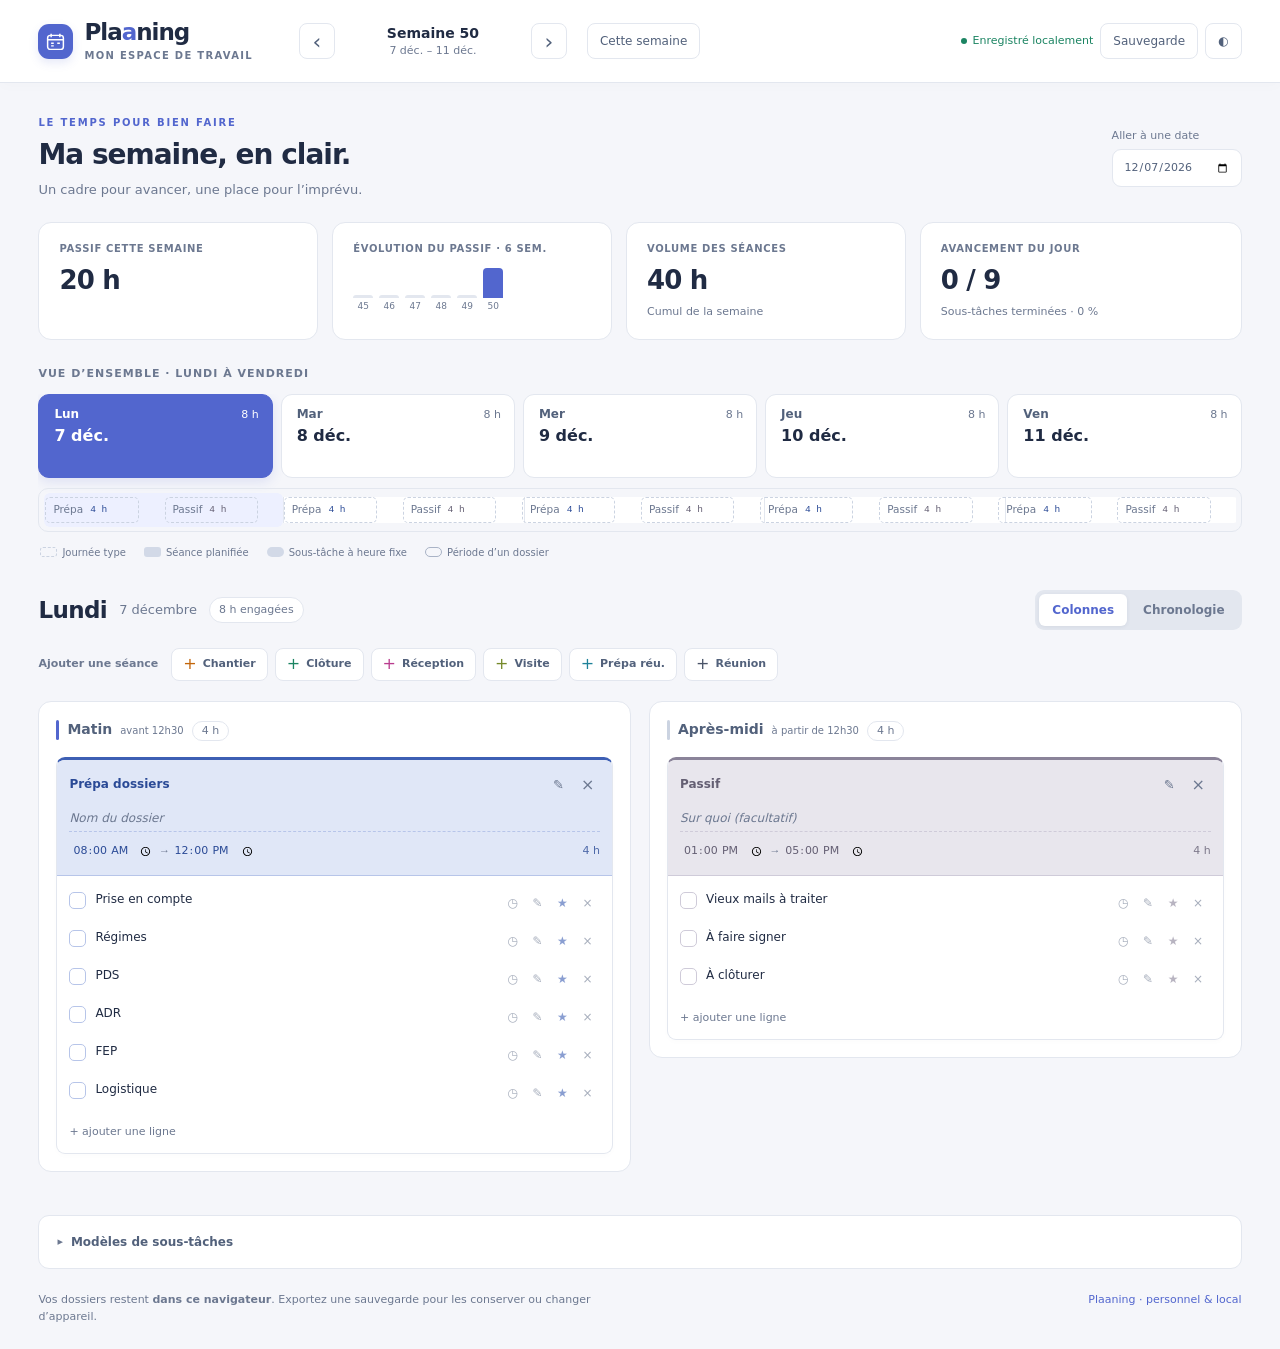
==== commit 8c3e6471: "Refonte du planning personnel : index.html" ====
--- a/index.html
+++ b/index.html
@@ -5,9 +5,7 @@
 <meta name="viewport" content="width=device-width, initial-scale=1, viewport-fit=cover">
 <meta name="theme-color" content="#E9ECF2">
 <title>Plaaning</title>
-<link rel="preconnect" href="https://fonts.googleapis.com">
-<link rel="preconnect" href="https://fonts.gstatic.com" crossorigin>
-<link rel="stylesheet" href="https://fonts.googleapis.com/css2?family=Barlow+Condensed:wght@500;600;700&family=IBM+Plex+Mono:wght@400;500;600&family=IBM+Plex+Sans:wght@400;500;600;700&display=swap">
+<meta name="description" content="Votre semaine, vos dossiers et vos priorités dans un planning personnel et local.">
 <style>
 *{box-sizing:border-box}
 
@@ -672,11 +670,135 @@
 
 /* les actions doivent rester visibles au doigt */
 @media (hover:none){ .liAct{opacity:1} }
+/* Interface 2026 — autonome, claire et adaptée aux écrans tactiles. */
+:root{--ground:#f5f6fa;--surface-2:#f7f8fb;--zone-jour:#f5f6fa;--line:#e3e7ef;--line-2:#cbd3e1;--ink:#202b43;--ink-2:#52617b;--ink-3:#6c7890;--accent:#5266ce;--accent-soft:#edf0ff;--plateau-matin:#fff;--plateau-aprem:#fff}
+body{font-family:system-ui,-apple-system,'Segoe UI',sans-serif;font-size:14px}
+.wrap{max-width:1600px;margin-inline:auto;padding-inline:clamp(16px,3vw,48px)}
+button,input,select,textarea{-webkit-tap-highlight-color:transparent}
+button{transition:background .16s,border-color .16s,box-shadow .16s,transform .16s}
+button:active{transform:translateY(1px)}
+button:disabled{opacity:.45;cursor:default}
+.bar{background:var(--surface);box-shadow:0 2px 14px #182a4a05}
+.bar .wrap{min-height:82px;gap:20px}
+.brand{font-family:inherit;font-size:23px;font-weight:750;letter-spacing:-1px;display:flex;align-items:center;gap:11px}
+.brandMark{width:35px;height:35px;border-radius:11px;background:var(--accent);color:white;display:grid;place-items:center;font-size:20px;letter-spacing:0;box-shadow:0 4px 10px #5266ce25}
+.brandText span{color:var(--accent)}
+.brand small{display:block;font-size:10px;letter-spacing:1.3px;text-transform:uppercase;font-weight:600;color:var(--ink-3);margin-top:7px}
+.nav{margin-left:24px;gap:8px}
+.nav button{width:36px;height:36px;background:var(--surface);border-color:var(--line);font-size:22px}
+.weekName{font-family:inherit;font-size:14px;letter-spacing:0;text-transform:none;min-width:180px;line-height:1.45}
+.weekName small{font-family:inherit;font-size:11px}
+.ghost{min-height:36px;background:var(--surface);font-size:12px;border-radius:8px}
+.ghost[aria-pressed="true"]{background:var(--accent-soft);border-color:var(--accent-soft);color:var(--accent)}
+.headerTools{display:flex;gap:7px;align-items:center}
+.saveState{font-size:11px;color:var(--good);display:flex;align-items:center;gap:6px}
+.saveState::before{content:'';width:6px;height:6px;border-radius:50%;background:currentColor}
+.saveState.error{color:var(--bad)}
+.intro{display:flex;justify-content:space-between;align-items:center;gap:20px;padding-top:32px;padding-bottom:22px}
+.eyebrow{font-size:10px;font-weight:700;letter-spacing:1.8px;text-transform:uppercase;color:var(--accent);margin-bottom:7px}
+h1{font-size:28px;font-weight:700;letter-spacing:-1px;line-height:1.25}
+.intro p{font-size:13px;color:var(--ink-3);margin-top:8px}
+.dateJump{font-size:11px;color:var(--ink-3);display:flex;flex-direction:column;gap:5px}
+.dateJump input{background:var(--surface);border:1px solid var(--line);padding:8px 11px;border-radius:9px;color:var(--ink-2);min-height:38px}
+.bilan,.railZone{--surface:var(--panel-surface,#fff);--surface-2:var(--panel-soft,#f7f8fb);--line:var(--panel-line,#e3e7ef);--line-2:var(--panel-line2,#cbd3e1);--ink:var(--panel-ink,#202b43);--ink-2:var(--panel-ink2,#52617b);--ink-3:var(--panel-ink3,#6c7890);--accent:var(--panel-accent,#5266ce);--accent-soft:var(--panel-accentsoft,#edf0ff);background:transparent;color:var(--ink);box-shadow:none}
+.bilan .wrap{display:grid;grid-template-columns:1fr 1fr 1fr 1.15fr;gap:14px;align-items:stretch;padding-block:0 26px}
+.bilan .spacer{display:none}
+.stat{padding:18px 20px;background:var(--surface);border:1px solid var(--line);border-radius:13px;min-height:103px;gap:10px}
+.stat .k{font-family:inherit;font-size:10px;letter-spacing:.65px;font-weight:600;text-transform:uppercase;color:var(--ink-3)}
+.stat .v{font-family:inherit;font-size:26px;font-weight:650;letter-spacing:-.8px;line-height:1.1}
+.stat .v em{font-family:inherit;letter-spacing:0;font-size:11px;margin-left:6px}
+.stat .hint{font-size:11px;color:var(--ink-3)}
+.trend{height:32px;gap:6px;margin-bottom:5px}
+.trend .b{width:20px;background:var(--line);border-radius:4px 4px 0 0}
+.trend .b.now{background:var(--accent)}
+.trend .b::after{font-size:9px;font-family:inherit}
+.railZone{border:0;padding:0}
+.zoneLbl{font-family:inherit;font-size:11px;letter-spacing:1px;font-weight:650;padding-bottom:12px}
+.rail{min-width:640px}
+.railHead{padding:0;gap:8px;margin-bottom:10px}
+.rHead{background:var(--surface);border:1px solid var(--line);border-radius:11px;padding:12px 15px;position:relative;gap:5px;min-height:84px}
+.rHead:hover{background:var(--surface-2);border-color:var(--line-2)}
+.rHead .d{font-family:inherit;font-size:12px;text-transform:none;letter-spacing:0;font-weight:650;color:var(--ink-2)}
+.rHead .dt{font-family:inherit;font-size:16px;font-weight:600;color:var(--ink);line-height:1.2}
+.rHead .ch{position:absolute;right:13px;top:13px;font-family:inherit;font-size:11px;color:var(--ink-3)}
+.rHead.auj{border-color:var(--accent)}
+.pastilleAuj{background:var(--accent)}
+.rHead[aria-pressed="true"]{background:var(--accent);border-color:var(--accent);box-shadow:0 4px 12px #5266ce24}
+.rHead[aria-pressed="true"] .d,.rHead[aria-pressed="true"] .dt,.rHead[aria-pressed="true"] .ch{color:#fff}
+.rHead[aria-pressed="true"] .pastilleAuj{background:#fff}
+.railBody{border:1px solid var(--line);background-color:var(--surface);padding:8px 5px;border-radius:10px;gap:5px}
+.bandeJour{background:var(--accent-soft);border:0;border-radius:6px}
+.railLane{min-height:26px}
+.railBlk{background:var(--bs);border-color:var(--bl);color:var(--bi);font-size:10.5px;border-radius:5px}
+.railBlk .h{color:var(--bi)}
+.railFond{background:transparent;border-color:var(--line-2);border-style:dashed;color:var(--ink-3);font-weight:400}
+.railFond:hover{background:var(--surface-2)}
+.railPeriode{color:var(--bi);background:var(--bs);border-color:var(--bl)}
+.railAncre{display:none}
+.railLegende{gap:18px;padding-block:8px 0;color:var(--ink-3);font-size:10px}
+.railLegende .ex0{background:transparent;border-color:var(--line-2)}
+.jour{padding-block:30px;box-shadow:none}
+.jourHead{align-items:center;margin-bottom:18px;gap:12px}
+.jourHead h2{font-family:inherit;font-size:23px;letter-spacing:-.6px;text-transform:none;font-weight:700}
+.jourHead .dt{font-family:inherit;font-size:13px}
+.jourHead .charge{font-family:inherit;font-size:11px;padding:4px 9px}
+.vues{background:var(--line);border:0;padding:4px;border-radius:9px}
+.vues button{font-size:12px;padding:7px 13px;border-radius:6px}
+.vues button[aria-pressed="true"]{background:var(--surface);color:var(--accent);box-shadow:0 1px 4px #142b4d12}
+.maintenant{padding:13px 18px;border-radius:11px;border-left-width:3px;margin-bottom:17px}
+.mtHeure{font-size:23px;font-family:inherit;font-weight:600;font-variant-numeric:tabular-nums}
+.mtLbl{font-family:inherit;font-size:9px;letter-spacing:1px}
+.mtNom{font-size:13px}.mtSuite{font-size:12px}.mtReste{font-family:inherit;font-size:11px}
+.add{gap:7px;margin:0 0 20px}.add .lbl{font-family:inherit;text-transform:none;font-size:11px;letter-spacing:0;margin-right:6px}
+.addBtn{padding:7px 11px;font-size:11px;border-style:solid;border-color:var(--line);background:var(--surface);color:var(--ink-2);border-radius:8px}
+.addBtn .plus{color:var(--bp);opacity:1;font-size:16px;line-height:1}
+.addBtn:hover{background:var(--bs);border-color:var(--bl);color:var(--bi);box-shadow:0 2px 6px #1830590a}
+#jourCorps{display:grid;grid-template-columns:1fr 1fr;align-items:start;gap:18px}
+#jourCorps[hidden]{display:none}
+.demi{padding:17px;border-radius:13px;min-width:0}
+.demi+.demi{margin-top:0;padding-top:17px}
+.demiTete{margin-bottom:16px;gap:8px}
+.demiNom{font-family:inherit;font-size:14px;text-transform:none;letter-spacing:0;font-weight:650}
+.demiH{font-family:inherit;font-size:10px}.demiCharge{font-family:inherit;font-size:11px}
+.cols{grid-template-columns:repeat(auto-fit,minmax(min(100%,245px),1fr));gap:12px}
+.col{border:1px solid var(--line);border-top:3px solid var(--bp);border-radius:9px;box-shadow:0 2px 6px #25395704}
+.col .hd{padding:12px;background:var(--bs);gap:8px;border-bottom:1px solid var(--bl)}
+.col .hd .nm{font-size:12px;font-weight:700}
+.titre{font-size:12px;padding:4px 0}
+.col ul{padding:10px 9px 3px;gap:3px}
+.col li{padding:5px 3px;font-size:12px}
+.tache{gap:9px}.tache .box{width:17px;height:17px;border-radius:5px}
+.liAct{opacity:.6}.liAct button,.icone,.kill{min-width:25px;min-height:25px}
+.addTache{padding:10px 12px 13px;font-size:11px}
+.heures input{font-family:inherit;font-size:11px}.heures .dur{font-family:inherit;font-size:11px}
+.modeles{margin-top:0;background:transparent;border-top:0}
+.modeles .wrap{padding-block:0 22px}
+.modeles details{border:1px solid var(--line);border-radius:11px;background:var(--surface);padding:13px 18px}
+.modeles summary{font-family:inherit;letter-spacing:0;text-transform:none;font-size:12px}
+.modIntro{font-size:12px}
+footer.pied .wrap{display:flex;justify-content:space-between;gap:16px;font-size:11px}
+footer.pied{padding-bottom:24px}
+.footerMark{white-space:nowrap;color:var(--accent)}
+.chronoPistes{border:1px solid var(--line);border-radius:10px}.chronoBloc{border-radius:7px}
+.chronoBloc .cbNom{font-size:12px}.cbListe li{font-size:12px}
+.dialog{border:1px solid var(--line);background:var(--surface);color:var(--ink);border-radius:18px;box-shadow:0 24px 90px #10203940;padding:26px;max-width:470px;width:calc(100% - 32px)}
+.dialog::backdrop{background:#15233f65;backdrop-filter:blur(3px)}
+.dialog h2{font-size:21px;letter-spacing:-.5px}.dialog p{color:var(--ink-2);font-size:13px;margin:12px 0 19px;line-height:1.6}
+.dialog .actions{display:flex;flex-wrap:wrap;gap:8px;margin-top:18px}.primary{background:var(--accent);color:white;border-color:var(--accent)}
+.dialogClose{float:right;border:0;background:var(--surface-2);border-radius:7px;width:30px;height:30px;cursor:pointer}
+.dialogNote{padding:12px;border-radius:8px;background:var(--surface-2);font-size:12px;color:var(--ink-3);margin-top:16px}
+:root[data-theme="dark"]{--ground:#111724;--surface:#1a2333;--surface-2:#202c3f;--zone-jour:#111724;--line:#303c51;--line-2:#47546b;--ink:#e5ebf5;--ink-2:#b1bed3;--ink-3:#94a2bb;--accent:#99aaff;--accent-soft:#293654;--plateau-matin:#172030;--plateau-aprem:#172030;--panel-surface:#1a2333;--panel-soft:#202c3f;--panel-line:#303c51;--panel-line2:#47546b;--panel-ink:#e5ebf5;--panel-ink2:#b1bed3;--panel-ink3:#94a2bb;--panel-accent:#99aaff;--panel-accentsoft:#293654}
+:root[data-theme="dark"] .rHead[aria-pressed="true"],:root[data-theme="dark"] .primary,:root[data-theme="dark"] .brandMark{background:#566bd0;color:#fff}
+@media(min-width:1500px){.cols{grid-template-columns:repeat(auto-fit,minmax(245px,1fr))}}
+@media(max-width:1100px){.nav{margin-left:0}.bar .wrap{gap:10px}.saveState:not(.error){display:none}.bilan .wrap{gap:10px}.stat{padding:16px}.jourHead .charge{display:none}}
+@media(max-width:760px){.bar .wrap{padding-block:13px;gap:10px}.brand{margin-right:auto;font-size:21px}.brand small{display:none}.headerTools{order:1}.nav{order:2;flex:1}.weekName{flex:1;min-width:130px}.bar #today{order:3}.bar .spacer{display:none}.intro{padding-top:22px;align-items:flex-start}h1{font-size:24px}.intro p{max-width:230px}.dateJump{max-width:140px}.bilan .wrap{grid-template-columns:1fr 1fr;padding-bottom:22px}.stat{min-height:97px}.stat .v{font-size:23px}.rail{min-width:590px}.scrollx{margin-right:-16px;padding-right:16px}.jour{padding-top:24px}.jourHead{gap:8px}.jourHead h2{font-size:22px}.vues{width:100%;margin-top:5px}.vues button{flex:1}.add .lbl{width:100%;margin-bottom:3px}#jourCorps{grid-template-columns:1fr}.demi{padding:13px}.demi+.demi{padding-top:13px}.liAct button,.icone,.kill{min-width:30px;min-height:30px}.tache{min-height:25px;align-items:center}.mtSuite{flex-basis:100%}.mtQuoi{flex-basis:120px}.mtReste{margin-left:auto}.chrono{grid-template-columns:42px minmax(0,1fr)}footer.pied .wrap{flex-direction:column;gap:8px}}
+@media print{.bar,.intro,.add,.modeles,.pied,.headerTools,.vues,.liAct,.kill,.icone,.repos,.toast,dialog{display:none!important}.bilan .wrap{padding-top:12px}.wrap{padding-inline:10px}.rail{min-width:0}.col,.demi{break-inside:avoid}body,.jour{background:white;color:black}.jour{padding-top:15px}}
+
 </style>
 </head>
 <body>
 <div class="bar"><div class="wrap">
-  <div class="brand">Pla<span>a</span>ning</div>
+  <div class="brand"><span class="brandMark" aria-hidden="true"><svg width="21" height="21" viewBox="0 0 24 24" fill="none" stroke="white" stroke-width="1.7"><rect x="3" y="5" width="18" height="16" rx="3"/><path d="M7 3v4M17 3v4M3 10h18M7 14h3M14 14h3M7 17h3"/></svg></span><div class="brandText">Pla<span>a</span>ning<small>Mon espace de travail</small></div></div>
   <div class="nav">
     <button id="prev" aria-label="Semaine précédente" title="Semaine précédente">‹</button>
     <div class="weekName" id="weekName">—</div>
@@ -684,33 +806,35 @@
   </div>
   <button class="ghost" id="today">Cette semaine</button>
   <div class="spacer"></div>
-  <button class="ghost" id="theme" aria-label="Changer de thème" title="Clair / sombre">◐</button>
+  <div class="headerTools"><span class="saveState" id="saveState" role="status">Enregistré localement</span><button class="ghost" id="backup">Sauvegarde</button><button class="ghost" id="theme" aria-label="Changer de thème" title="Clair / sombre">◐</button></div>
 </div></div>
 
+<section class="intro wrap"><div><div class="eyebrow">Le temps pour bien faire</div><h1>Ma semaine, en clair.</h1><p>Un cadre pour avancer, une place pour l’imprévu.</p></div><label class="dateJump">Aller à une date<input type="date" id="jumpDate"></label></section>
 <div class="bilan"><div class="wrap">
   <div class="stat">
     <span class="k">Passif cette semaine</span>
     <span class="v"><span id="passifNow">—</span> <em id="passifDelta"></em></span>
   </div>
   <div class="stat">
-    <span class="k">Les six dernières semaines</span>
+    <span class="k">Évolution du passif · 6 sem.</span>
     <div class="trend" id="trend"></div>
   </div>
   <div class="spacer"></div>
   <div class="stat">
-    <span class="k">Engagé cette semaine</span>
-    <span class="v" id="engage">—</span>
+    <span class="k">Volume des séances</span>
+    <span class="v" id="engage">—</span><span class="hint">Cumul de la semaine</span>
   </div>
+  <div class="stat"><span class="k">Avancement du jour</span><span class="v" id="dailyProgress">—</span><span class="hint" id="dailyProgressHint">Sous-tâches terminées</span></div>
 </div></div>
 
 <div class="railZone"><div class="wrap">
-  <p class="zoneLbl">La semaine</p>
+  <p class="zoneLbl">Vue d’ensemble · lundi à vendredi</p>
   <div class="scrollx"><div class="rail" id="rail"></div></div>
   <div class="railLegende">
-    <span><i class="ex0"></i>la journée type</span>
-    <span><i class="ex1"></i>une séance que tu as posée</span>
-    <span><i class="ex2"></i>une sous-tâche à heure fixe</span>
-    <span><i class="ex3"></i>la période d'un dossier</span>
+    <span><i class="ex0"></i>Journée type</span>
+    <span><i class="ex1"></i>Séance planifiée</span>
+    <span><i class="ex2"></i>Sous-tâche à heure fixe</span>
+    <span><i class="ex3"></i>Période d’un dossier</span>
   </div>
 </div></div>
 
@@ -739,9 +863,17 @@
 </details></div></section>
 
 <footer class="pied"><div class="wrap">
-  <p>Tout est enregistré <b>dans ce navigateur</b> — rien ne part sur le réseau, aucun nom de dossier ne quitte ton téléphone.</p>
+  <p>Vos dossiers restent <b>dans ce navigateur</b>. Exportez une sauvegarde pour les conserver ou changer d’appareil.</p><span class="footerMark">Plaaning · personnel &amp; local</span>
 </div></footer>
 
+<dialog class="dialog" id="backupDialog" aria-labelledby="backupTitle">
+  <button class="dialogClose" id="closeBackup" aria-label="Fermer">×</button>
+  <div class="eyebrow">Vos données, avec vous</div><h2 id="backupTitle">Sauvegarder mon planning</h2>
+  <p>Exportez vos semaines, dossiers, notes et modèles dans un fichier. Vous pourrez les retrouver dans un autre navigateur ou sur un autre appareil.</p>
+  <div class="actions"><button class="ghost primary" id="exportData">Exporter une sauvegarde</button><button class="ghost" id="importData">Restaurer un fichier</button></div>
+  <div class="dialogNote">La restauration remplace le planning de ce navigateur, après confirmation. Exportez d’abord les données actuelles.</div>
+  <input type="file" id="importFile" accept=".json,application/json" hidden>
+</dialog>
 <datalist id="dossiers"></datalist>
 <div class="toast" id="toast" role="status" aria-live="polite"></div>
 <script>
@@ -853,7 +985,7 @@
   o.series   = Array.isArray(o.series) ? o.series : [];
   o.modeles  = o.modeles  || {};
   Object.keys(MODELES_DEF).forEach(function(k){
-    if(!Array.isArray(o.modeles[k]) || !o.modeles[k].length) o.modeles[k] = MODELES_DEF[k].slice();
+    if(!Array.isArray(o.modeles[k])) o.modeles[k] = MODELES_DEF[k].slice();
   });
   /* réparation : toute colonne enregistrée avec des heures aberrantes revient dans le cadre */
   var repare = false;
@@ -899,7 +1031,19 @@
   });
   return neuf;
 }
-function sauver(){ try{ localStorage.setItem(CLE, JSON.stringify(etat)); }catch(e){} }
+function sauver(){
+  try{
+    localStorage.setItem(CLE, JSON.stringify(etat));
+    $("saveState").textContent = "Enregistré localement";
+    $("saveState").classList.remove("error");
+    return true;
+  }catch(e){
+    $("saveState").textContent = "Non enregistré · exportez";
+    $("saveState").classList.add("error");
+    toast("Enregistrement impossible. Exportez une sauvegarde pour conserver vos modifications.");
+    return false;
+  }
+}
 
 /* ---- fiches : une colonne nommée pointe sur une fiche partagée ---- */
 function cleFiche(c){
@@ -1100,9 +1244,20 @@
   var i = numSemaine(lundi), fin = plusJours(lundi,4);
   $("weekName").innerHTML = "Semaine "+i.n+"<small>"+esc(dateCourte(lundi))+" – "+esc(dateCourte(fin))+"</small>";
   $("today").setAttribute("aria-pressed", String(iso(lundi) === iso(lundiDe(new Date()))));
-}
-
+  $("jumpDate").value = iso(dateDuJour());
+}
+
+function renderProgress(){
+  var seen = new Set(), total = 0, done = 0;
+  leJour().cols.forEach(function(c){
+    var key = cleFiche(c); if(seen.has(key)) return; seen.add(key);
+    (fiche(c).taches||[]).forEach(function(t){ total++; if(t.f) done++; });
+  });
+  $("dailyProgress").textContent = done + " / " + total;
+  $("dailyProgressHint").textContent = total ? "Sous-tâches terminées · " + Math.round(done/total*100) + " %" : "Aucune sous-tâche pour ce jour";
+}
 function renderBilan(){
+  renderProgress();
   var cle = iso(lundi), pass = heuresBrique(cle,"passif");
   $("passifNow").textContent = dur(pass);
 
@@ -1237,6 +1392,10 @@
   var bande = '<div class="bandeJour" style="--i:'+jourSel+'"></div>';
   $("rail").innerHTML = '<div class="railHead">'+tete+'</div>'
     + '<div class="railBody">'+bande+bandeau+corps+'</div>'+ancre;
+  var scroller = $("rail").parentElement, selected = $("rail").querySelector('[aria-pressed="true"]');
+  if(selected && scroller.scrollWidth > scroller.clientWidth){
+    scroller.scrollLeft += selected.getBoundingClientRect().left - scroller.getBoundingClientRect().left - (scroller.clientWidth - selected.offsetWidth)/2;
+  }
 }
 
 /* ---------- ce qui n'a pas été fait ---------- */
@@ -1362,7 +1521,7 @@
   if(courant){
     var reste = courant.a - h;
     zone.innerHTML = '<div class="maintenant" data-b="'+courant.b+'">' + heure
-      + '<div class="mtQuoi"><span class="mtLbl">Tu es censé être sur</span>'
+      + '<div class="mtQuoi"><span class="mtLbl">En ce moment</span>'
       + '<span class="mtNom">'+esc(courant.nom)+'</span></div>'
       + '<span class="mtReste'+(reste<=0.25?' bientot':'')+'">jusqu\'à '+esc(hh(courant.a))+' · encore '+esc(dur(reste))+'</span>'
       + (suivant ? '<span class="mtSuite">Ensuite : <b>'+esc(suivant.nom)+'</b> à '+esc(hh(suivant.de))+'</span>' : '')
@@ -1492,9 +1651,9 @@
   if(enEdition && edition.mode === "quand"){
     var p = t.p || {d:iso(dateDuJour()), h:9, m:60};
     editeur = '<div class="edit"><div class="rang">'
-      + '<label>le</label><input type="date" data-act="pDate" data-c="'+c.id+'" data-t="'+t.id+'" value="'+esc(p.d)+'">'
-      + '<label>à</label><input type="time" step="300" data-act="pHeure" data-c="'+c.id+'" data-t="'+t.id+'" value="'+esc(vh(p.h))+'">'
-      + '<label>pendant</label><input type="number" min="5" max="600" step="5" data-act="pDuree" data-c="'+c.id+'" data-t="'+t.id+'" value="'+(p.m||60)+'">'
+      + '<label>le</label><input type="date" aria-label="Date de la sous-tâche" data-act="pDate" data-c="'+c.id+'" data-t="'+t.id+'" value="'+esc(p.d)+'">'
+      + '<label>à</label><input type="time" step="300" aria-label="Heure de la sous-tâche" data-act="pHeure" data-c="'+c.id+'" data-t="'+t.id+'" value="'+esc(vh(p.h))+'">'
+      + '<label>pendant</label><input type="number" min="5" max="600" step="5" aria-label="Durée en minutes" data-act="pDuree" data-c="'+c.id+'" data-t="'+t.id+'" value="'+(p.m||60)+'">'
       + '<label>min</label>'
       + (t.p ? '<button type="button" class="mini" data-act="pEffacer" data-c="'+c.id+'" data-t="'+t.id+'">Retirer l\'heure</button>' : '')
       + '<button type="button" class="mini" data-act="fermer">Fermer</button>'
@@ -1553,12 +1712,12 @@
 
   var noteVisible = f.note || noteOuverte[cf];
   var noteHTML = noteVisible
-    ? '<textarea class="note" data-act="noteFiche" data-c="'+c.id+'" placeholder="Une note sur cette fiche — elle suit le dossier d\'une séance à l\'autre.">'+esc(f.note)+'</textarea>'
+    ? '<textarea class="note" aria-label="Note du dossier" data-act="noteFiche" data-c="'+c.id+'" placeholder="Une note sur cette fiche — elle suit le dossier d\'une séance à l\'autre.">'+esc(f.note)+'</textarea>'
     : "";
 
   var pied = (ajoutOuvert === c.id)
-    ? '<input class="addLigne" data-act="newTache" data-c="'+c.id+'" placeholder="Nouvelle ligne, Entrée" autocomplete="off">'
-    : '<button type="button" class="addTache" data-act="openAdd" data-c="'+c.id+'">＋ ajouter une ligne</button>';
+    ? '<input class="addLigne" aria-label="Nouvelle sous-tâche" data-act="newTache" data-c="'+c.id+'" placeholder="Nouvelle ligne, Entrée" autocomplete="off">'
+    : '<button type="button" class="addTache" data-act="openAdd" data-c="'+c.id+'">+ ajouter une ligne</button>';
 
   return '<div class="col" data-b="'+c.b+'">'
     + '<div class="hd">'
@@ -1588,10 +1747,10 @@
   badge.textContent = dur(ch)+" engagées";
   badge.className = "charge" + (ch>9 ? " over" : "");
 
-  $("add").innerHTML = '<span class="lbl">Activer une colonne</span>' + AJOUT.map(function(k){
+  $("add").innerHTML = '<span class="lbl">Ajouter une séance</span>' + AJOUT.map(function(k){
     var jeudi = (k === "reception" && jourSel === JOUR_RECEPTION);
     return '<button type="button" class="addBtn" data-b="'+k+'" data-act="addCol" data-brique="'+k+'">'
-      + '<span class="plus">＋</span>'+esc(B[k].court)
+      + '<span class="plus">+</span>'+esc(B[k].court)
       + (jeudi ? '<span class="jour-dit">jeudi</span>' : '') + '</button>';
   }).join("");
 
@@ -1617,8 +1776,8 @@
 
   var manquants = FOND.filter(function(k){ return !(j.cols||[]).some(function(c){ return c.b === k; }); });
   $("repos").innerHTML = manquants.length
-    ? '<span class="lbl">Remettre la journée type</span>' + manquants.map(function(k){
-        return '<button type="button" data-act="addCol" data-brique="'+k+'">＋ '+esc(B[k].nom)+'</button>';
+    ? '<span class="lbl">Remettre Journée type</span>' + manquants.map(function(k){
+        return '<button type="button" data-act="addCol" data-brique="'+k+'">+ '+esc(B[k].nom)+'</button>';
       }).join("")
     : "";
 
@@ -1639,8 +1798,8 @@
         + 'title="Retirer du modèle" aria-label="Retirer du modèle">×</button></span></li>';
     }).join("");
     var pied = (ajoutOuvert === "mod:"+k)
-      ? '<input class="addLigne" data-act="newModele" data-brique="'+k+'" placeholder="Nouvelle ligne, Entrée" autocomplete="off">'
-      : '<button type="button" class="addTache" data-act="openAdd" data-c="mod:'+k+'">＋ ajouter une ligne</button>';
+      ? '<input class="addLigne" aria-label="Nouvelle sous-tâche" data-act="newModele" data-brique="'+k+'" placeholder="Nouvelle ligne, Entrée" autocomplete="off">'
+      : '<button type="button" class="addTache" data-act="openAdd" data-c="mod:'+k+'">+ ajouter une ligne</button>';
     return '<div class="modCard" data-b="'+k+'"><div class="hd">'+esc(B[k].nom)+'</div>'
       + (lignes ? '<ul>'+lignes+'</ul>' : '<p class="vide">Aucune ligne pour l\'instant.</p>')
       + pied + '</div>';
@@ -1714,7 +1873,7 @@
     + enCours.map(function(x){
         return '<button type="button" class="addBtn suggere" data-b="'+x.b+'" data-act="addSuggere" '
           + 'data-brique="'+x.b+'" data-nom="'+esc(x.nom)+'" title="Ouvrir cette fiche sur ce jour">'
-          + '<span class="plus">＋</span>'+esc(B[x.b].court)+' · '+esc(x.nom)+'</button>';
+          + '<span class="plus">+</span>'+esc(B[x.b].court)+' · '+esc(x.nom)+'</button>';
       }).join(""));
 }
 
@@ -1811,7 +1970,14 @@
     c = colParId(el.dataset.c); if(!c) return;
     if(c.serie){
       var se2 = serieParId(c.serie);
-      var tout_ = window.confirm("Réunion répétée.\n\nOK = supprimer TOUTE la série.\nAnnuler = supprimer seulement ce jour.");
+      var choixSuppression = window.prompt("Supprimer cette réunion répétée ?\n\n1 = cette occurrence seulement\n2 = toute la série\n\nAnnuler = ne rien supprimer.", "1");
+      if(choixSuppression === null) return;
+      choixSuppression = choixSuppression.trim();
+      if(choixSuppression !== "1" && choixSuppression !== "2"){
+        toast("Aucune suppression : saisis 1 pour ce jour ou 2 pour la série.");
+        return;
+      }
+      var tout_ = choixSuppression === "2";
       if(tout_){
         colonnesDeSerie(c.serie, function(x, j){ j.cols = j.cols.filter(function(y){ return y.id !== x.id; }); });
         etat.series = etat.series.filter(function(x){ return x.id !== c.serie; });
@@ -1951,12 +2117,14 @@
       se.freq = el.value; nettoieSerie(se);
       toast("Série mise à jour : " + FREQS.filter(function(x){return x.k===el.value;})[0].nom.toLowerCase() + ".");
     } else {
+      /* La première occurrence conserve sa fiche, sans partager ses futures modifications. */
+      var ficheInitiale = JSON.parse(JSON.stringify(fiche(c)));
       se = {id:uid(), b:c.b, nom:c.nom||"", de:c.de, a:c.a, freq:el.value,
             dateDebut:iso(dateDuJour()), dateFin:"", sauf:[]};
       etat.series.push(se);
       c.serie = se.id;
       c.fkFixe = "serie:"+se.id+"|"+iso(dateDuJour());
-      if(!etat.fiches[c.fkFixe]) etat.fiches[c.fkFixe] = ficheNeuve(c.b);
+      if(!etat.fiches[c.fkFixe]) etat.fiches[c.fkFixe] = ficheInitiale;
       toast("Réunion répétée à partir du " + dateJJMM(dateDuJour()) + ".");
     }
     sauver(); tout();
@@ -1990,7 +2158,15 @@
 
   } else if(act === "check"){
     t = tacheParId(c, el.dataset.t);
-    if(t){ t.f = el.checked; sauver(); renderRetard(); renderChrono(); majMaintenant(); }
+    if(t){
+      var wasChrono = !!el.closest("#chrono"), tid = el.dataset.t, cid = el.dataset.c;
+      t.f = el.checked; sauver(); renderRetard(); renderChrono(); renderJour(); renderProgress(); majMaintenant();
+      var scope = wasChrono ? $("chrono") : $("jourCorps");
+      Array.from(scope.querySelectorAll('[data-act="check"]')).some(function(box){
+        if(box.dataset.t === tid && box.dataset.c === cid){ box.focus({preventScroll:true}); return true; }
+        return false;
+      });
+    }
 
   } else if(act === "debut" || act === "fin"){
     fiche(c)[act === "debut" ? "debut" : "fin"] = el.value || "";
@@ -2012,7 +2188,7 @@
 /* ---------- navigation et thème ---------- */
 document.querySelectorAll("#vues button").forEach(function(b){
   b.addEventListener("click", function(){
-    vue = b.dataset.vue; etat.vue = vue; sauver(); appliqueVue();
+    vue = b.dataset.vue; etat.vue = vue; sauver(); renderJour(); renderChrono(); appliqueVue();
   });
 });
 $("prev").addEventListener("click", function(){ lundi = plusJours(lundi,-7); ajoutOuvert = null; edition = null; tout(); });
@@ -2036,14 +2212,91 @@
   toast("On a changé de jour — le planning s'est recalé sur aujourd'hui.");
 });
 function appliqueTheme(){
-  if(etat.theme) document.documentElement.setAttribute("data-theme", etat.theme);
-  else document.documentElement.removeAttribute("data-theme");
+  var theme = etat.theme || (window.matchMedia("(prefers-color-scheme: dark)").matches ? "dark" : "light");
+  document.documentElement.setAttribute("data-theme", theme);
+  $("theme").setAttribute("aria-label", theme === "dark" ? "Activer le thème clair" : "Activer le thème sombre");
+  $("theme").title = theme === "dark" ? "Thème clair" : "Thème sombre";
 }
 $("theme").addEventListener("click", function(){
   var actuel = etat.theme;
   if(!actuel) actuel = (window.matchMedia && window.matchMedia("(prefers-color-scheme: dark)").matches) ? "dark" : "light";
   etat.theme = (actuel === "dark") ? "light" : "dark";
   appliqueTheme(); sauver();
+});
+
+/* ---------- navigation directe et sauvegardes portables ---------- */
+$("jumpDate").addEventListener("change", function(){
+  var d = deIso(this.value); if(!d) return;
+  var day = (d.getDay()+6)%7;
+  if(day > 4){ d = plusJours(d, 7-day); day = 0; toast("Week-end sélectionné : ouverture du lundi suivant."); }
+  lundi = lundiDe(d); jourSel = day; ajoutOuvert = null; edition = null; tout();
+});
+$("backup").addEventListener("click", function(){ $("backupDialog").showModal(); });
+$("closeBackup").addEventListener("click", function(){ $("backupDialog").close(); });
+$("exportData").addEventListener("click", function(){
+  var blob = new Blob([JSON.stringify({application:"Plaaning", version:1, exportedAt:new Date().toISOString(), data:etat}, null, 2)], {type:"application/json"});
+  var url = URL.createObjectURL(blob), a = document.createElement("a");
+  a.href = url; a.download = "plaaning-sauvegarde-" + iso(new Date()) + ".json";
+  document.body.appendChild(a); a.click(); a.remove();
+  setTimeout(function(){ URL.revokeObjectURL(url); }, 10000);
+  toast("Export lancé — conservez le fichier JSON.");
+});
+$("importData").addEventListener("click", function(){ $("importFile").click(); });
+function valideSauvegarde(raw){
+  function obj(x){ return x && typeof x === "object" && !Array.isArray(x); }
+  function str(x){ return typeof x === "string"; }
+  function date(x){ return str(x) && /^\d{4}-\d{2}-\d{2}$/.test(x) && deIso(x) && iso(deIso(x)) === x; }
+  function optionalDate(x){ return x == null || x === "" || date(x); }
+  function number(x,min,max){ return typeof x === "number" && isFinite(x) && x >= min && x <= max; }
+  function hours(x){ return number(x.de,0,24) && number(x.a,0,24) && x.a > x.de; }
+  function check(ok){ if(!ok) throw new Error("Ce fichier ne contient pas une sauvegarde Plaaning valide (format v2)."); }
+  var o = obj(raw) && raw.application === "Plaaning" ? raw.data : raw;
+  check(obj(o) && o.v === 2 && obj(o.semaines) && obj(o.fiches) && obj(o.modeles) && Array.isArray(o.series));
+  check(o.theme == null || o.theme === "light" || o.theme === "dark");
+  check(o.vue == null || o.vue === "colonnes" || o.vue === "chrono");
+  Object.keys(o.modeles).forEach(function(k){ check(Object.prototype.hasOwnProperty.call(B,k) && Array.isArray(o.modeles[k]) && o.modeles[k].every(str)); });
+  Object.keys(o.fiches).forEach(function(k){
+    var f = o.fiches[k]; check(obj(f) && Array.isArray(f.taches) && (f.note == null || str(f.note)) && optionalDate(f.debut) && optionalDate(f.fin));
+    f.taches.forEach(function(t){
+      check(obj(t) && str(t.id) && str(t.t) && typeof t.f === "boolean" && (t.note == null || str(t.note)));
+      if(t.p != null) check(obj(t.p) && date(t.p.d) && number(t.p.h,0,24) && number(t.p.m,5,600));
+    });
+  });
+  o.series.forEach(function(se){
+    check(obj(se) && str(se.id) && se.b === "reunion" && str(se.nom) && hours(se) && ["jour","semaine","quinzaine","mois"].indexOf(se.freq)>=0 && date(se.dateDebut) && optionalDate(se.dateFin) && Array.isArray(se.sauf) && se.sauf.every(date));
+  });
+  Object.keys(o.semaines).forEach(function(k){
+    var w = o.semaines[k]; check(date(k) && deIso(k).getDay() === 1 && obj(w) && Array.isArray(w.jours) && w.jours.length === 5);
+    w.jours.forEach(function(j){
+      check(obj(j) && Array.isArray(j.cols));
+      j.cols.forEach(function(c){
+        check(obj(c) && str(c.id) && Object.prototype.hasOwnProperty.call(B,c.b) && hours(c) && str(c.nom));
+        ["fk","fkFixe","serie"].forEach(function(key){ check(c[key] == null || str(c[key])); });
+        if(c.serie) check(o.series.some(function(se){ return se.id === c.serie; }));
+      });
+    });
+  });
+  return o;
+}
+$("importFile").addEventListener("change", async function(){
+  var file = this.files[0]; this.value = ""; if(!file) return;
+  try{
+    if(file.size > 20*1024*1024) throw new Error("Fichier trop volumineux (20 Mo maximum).");
+    var raw = JSON.parse(await file.text(), function(key,value){
+      if(key === "__proto__" || key === "constructor" || key === "prototype") throw new Error("Fichier invalide.");
+      return value;
+    });
+    var incoming = valideSauvegarde(raw);
+    if(!window.confirm("Restaurer cette sauvegarde et remplacer les données actuelles ?\n\n" + Object.keys(incoming.semaines).length + " semaine(s), " + Object.keys(incoming.fiches).length + " fiche(s).\n\nExportez d’abord votre planning actuel si vous souhaitez le conserver.")) return;
+    // Persist before swapping live state: a failed write leaves the current planning intact.
+    try{ localStorage.setItem(CLE, JSON.stringify(incoming)); }
+    catch(e){ throw new Error("Stockage indisponible ou plein. Votre planning actuel est conservé."); }
+    etat = charger(); vue = etat.vue === "chrono" ? "chrono" : "colonnes";
+    noteOuverte = {}; ajoutOuvert = null; edition = null;
+    appliqueTheme(); recaler();
+    $("saveState").textContent = "Enregistré localement"; $("saveState").classList.remove("error");
+    $("backupDialog").close(); toast("Sauvegarde restaurée.");
+  }catch(e){ toast(e instanceof SyntaxError ? "Fichier JSON illisible. Aucune donnée modifiée." : e.message); }
 });
 
 vue = (etat.vue === "chrono") ? "chrono" : "colonnes";
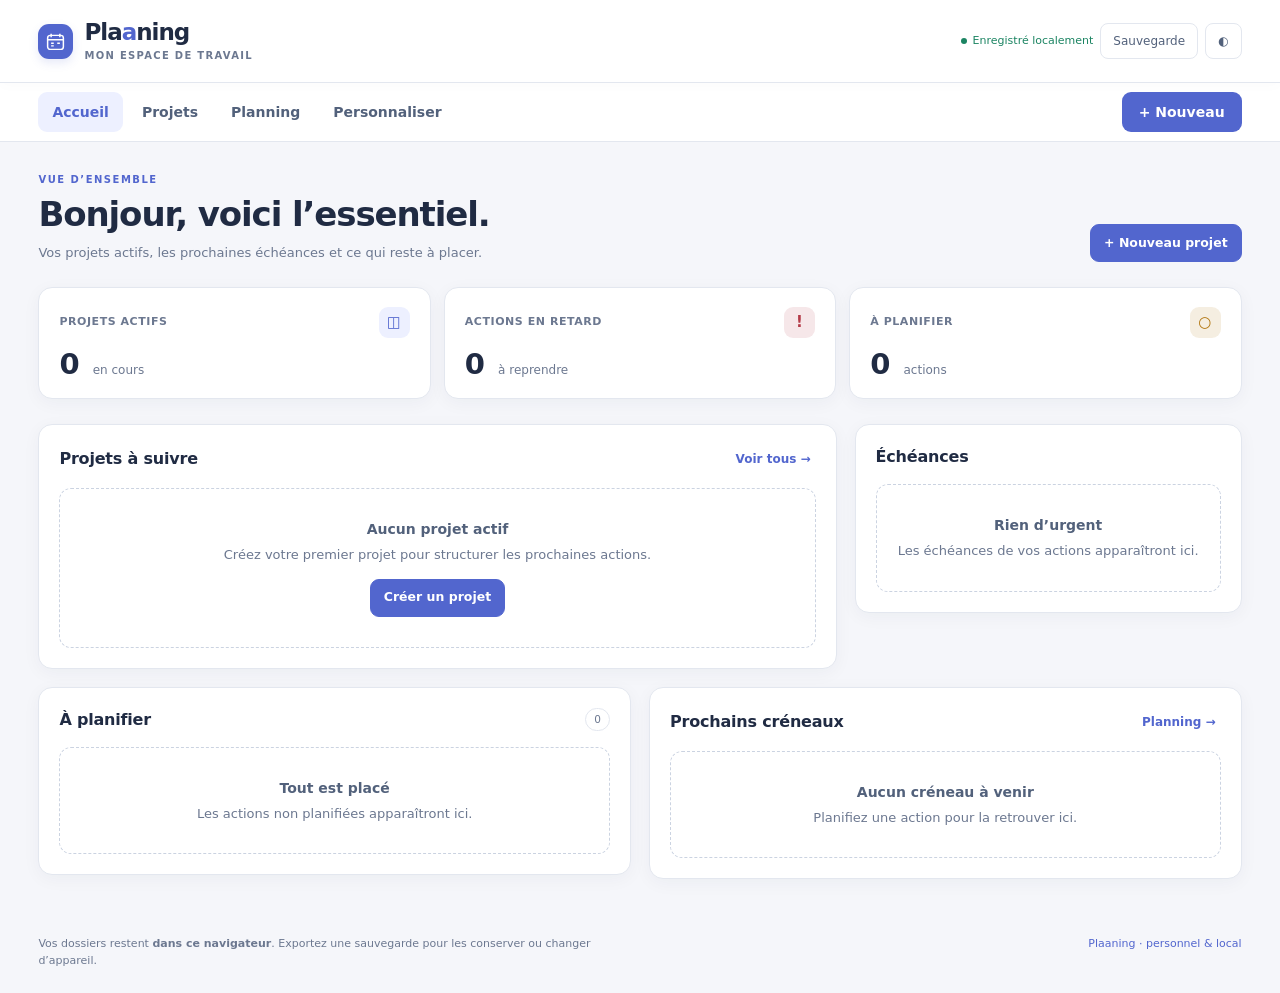
==== commit 541d8ee0: "Ajoute le pilotage des projets et leur liaison au planning" ====
--- a/index.html
+++ b/index.html
@@ -795,6 +795,171 @@
 @media print{.bar,.intro,.add,.modeles,.pied,.headerTools,.vues,.liAct,.kill,.icone,.repos,.toast,dialog{display:none!important}.bilan .wrap{padding-top:12px}.wrap{padding-inline:10px}.rail{min-width:0}.col,.demi{break-inside:avoid}body,.jour{background:white;color:black}.jour{padding-top:15px}}
 
 </style>
+<!-- PROJECT UI CSS START -->
+<style>
+/* Workspace projets — fragment injecté dans la feuille principale. */
+.appNavShell{position:sticky;top:var(--pm-header-height,82px);z-index:35;background:color-mix(in srgb,var(--surface) 94%,transparent);border-bottom:1px solid var(--line);backdrop-filter:blur(12px)}
+.appNav{max-width:1600px;margin:auto;padding:9px clamp(16px,3vw,48px);display:flex;align-items:center;gap:5px;overflow-x:auto}
+.appNav button{min-height:40px;border:0;background:transparent;color:var(--ink-2);border-radius:9px;padding:8px 14px;white-space:nowrap;font-weight:600;cursor:pointer}
+.appNav button:hover{background:var(--surface-2);color:var(--ink)}
+.appNav button[aria-current="page"]{background:var(--accent-soft);color:var(--accent)}
+.appNav .pmNew{margin-left:auto;background:var(--accent);color:#fff;padding-inline:17px}
+.appNav .pmNew:hover{background:var(--accent);color:#fff;filter:brightness(.96)}
+body:not([data-pm-view="planning"]) .bar .nav,body:not([data-pm-view="planning"]) .bar #today{display:none}
+body[data-pm-view="planning"] #projectWorkspace{display:none}
+body:not([data-pm-view="planning"]) #planningWorkspace{display:none}
+
+#projectWorkspace{min-height:calc(100vh - 145px);padding-block:30px 56px}
+.pmWrap{width:100%;max-width:1450px;margin:auto;padding-inline:clamp(16px,3vw,48px)}
+.pmPageHead{display:flex;align-items:flex-end;justify-content:space-between;gap:18px;margin-bottom:25px}
+.pmEyebrow{color:var(--accent);font-size:10px;font-weight:750;text-transform:uppercase;letter-spacing:1.5px;margin-bottom:6px}
+.pmPageHead h1{font-size:clamp(25px,4vw,34px);letter-spacing:-1.1px}
+.pmPageHead p{margin-top:7px;color:var(--ink-3);font-size:13px}
+.pmBtn{min-height:38px;border:1px solid var(--line);background:var(--surface);border-radius:9px;padding:7px 13px;color:var(--ink-2);font-weight:600;font-size:12.5px;cursor:pointer;display:inline-flex;align-items:center;justify-content:center;gap:6px;text-decoration:none}
+.pmBtn:hover{border-color:var(--line-2);color:var(--ink);background:var(--surface-2)}
+.pmBtnPrimary{background:var(--accent);border-color:var(--accent);color:#fff}
+.pmBtnPrimary:hover{background:var(--accent);color:#fff;filter:brightness(.96)}
+.pmBtnDanger{color:var(--bad)}
+.pmBtnIcon{width:38px;padding:0;font-size:16px}
+.pmCard{background:var(--surface);border:1px solid var(--line);border-radius:14px;box-shadow:0 4px 18px rgba(28,43,72,.045)}
+.pmKpis{display:grid;grid-template-columns:repeat(3,minmax(0,1fr));gap:13px;margin-bottom:25px}
+.pmKpi{padding:19px 20px;min-height:112px;display:flex;flex-direction:column;justify-content:space-between}
+.pmKpiTop{display:flex;align-items:center;justify-content:space-between;gap:8px;color:var(--ink-3);font-size:11px;font-weight:650;text-transform:uppercase;letter-spacing:.55px}
+.pmKpiIcon{width:31px;height:31px;border-radius:9px;display:grid;place-items:center;background:var(--accent-soft);color:var(--accent);font-size:15px}
+.pmKpiValue{font-size:29px;font-weight:720;letter-spacing:-1px;line-height:1}
+.pmKpiValue small{font-size:12px;font-weight:500;color:var(--ink-3);letter-spacing:0;margin-left:5px}
+.pmKpi.pmWarn .pmKpiIcon{background:color-mix(in srgb,var(--warn) 12%,transparent);color:var(--warn)}
+.pmKpi.pmBad .pmKpiIcon{background:color-mix(in srgb,var(--bad) 12%,transparent);color:var(--bad)}
+.pmDashGrid{display:grid;grid-template-columns:minmax(0,1.65fr) minmax(270px,.8fr);gap:18px;align-items:start}
+.pmSection{padding:20px}
+.pmSectionHead{display:flex;align-items:center;justify-content:space-between;gap:12px;margin-bottom:15px}
+.pmSectionHead h2{font-size:16px;letter-spacing:-.2px}
+.pmLink{border:0;background:transparent;color:var(--accent);font:inherit;font-size:12px;font-weight:650;cursor:pointer;padding:5px}
+.pmProjectList{display:flex;flex-direction:column;gap:8px}
+.pmProjectRow{border:1px solid var(--line);border-radius:11px;padding:13px 14px;background:var(--surface);display:grid;grid-template-columns:minmax(0,1fr) auto;gap:12px;cursor:pointer;text-align:left;width:100%}
+.pmProjectRow:hover{border-color:var(--line-2);background:var(--surface-2)}
+.pmProjectRow>span:first-child{display:block;min-width:0}
+.pmProjectName{display:block;font-weight:680;font-size:13.5px;overflow-wrap:anywhere}
+.pmProjectTitle{display:block;color:var(--ink-3);font-size:12px;margin-top:2px;overflow-wrap:anywhere}
+.pmProjectMeta{display:flex;align-items:center;justify-content:flex-end;gap:7px;flex-wrap:wrap}
+.pmCode,.pmPill{display:inline-flex;align-items:center;min-height:23px;border:1px solid var(--line);border-radius:20px;padding:2px 8px;color:var(--ink-3);background:var(--surface);font-size:10.5px;white-space:nowrap}
+.pmCode{font-family:ui-monospace,SFMono-Regular,Menlo,monospace;color:var(--accent);border-color:color-mix(in srgb,var(--accent) 22%,var(--line))}
+.pmPillWarn{color:var(--warn);border-color:color-mix(in srgb,var(--warn) 38%,var(--line))}
+.pmPillBad{color:var(--bad);border-color:color-mix(in srgb,var(--bad) 35%,var(--line))}
+.pmLabel{display:inline-flex;align-items:center;gap:5px;font-size:10.5px;color:var(--ink-2);white-space:nowrap}
+.pmLabel::before{content:"";width:7px;height:7px;border-radius:50%;background:var(--label-color,var(--accent))}
+.pmProgress{display:block;height:5px;border-radius:5px;background:var(--surface-2);overflow:hidden;margin-top:9px}
+.pmProgress span{display:block;height:100%;background:var(--accent);border-radius:inherit}
+.pmTimeline{list-style:none;margin:0;padding:0;display:flex;flex-direction:column}
+.pmTimeline li{padding:11px 0;border-top:1px solid var(--line);display:flex;gap:10px;align-items:flex-start}
+.pmTimeline li:first-child{border-top:0;padding-top:2px}
+.pmTimelineDate{min-width:47px;color:var(--accent);font-weight:700;font-size:11px;padding-top:2px}
+.pmTimelineText{font-size:12.5px;line-height:1.4;min-width:0}
+.pmTimelineText small{display:block;color:var(--ink-3);margin-top:2px}
+.pmDashActions{margin-top:18px;grid-template-columns:1fr 1fr}
+.pmQuickList{display:flex;flex-direction:column}
+.pmQuickRow{min-height:54px;border:0;border-top:1px solid var(--line);background:transparent;display:flex;align-items:center;gap:12px;padding:8px 2px;color:var(--ink);font:inherit;text-align:left;width:100%}
+.pmQuickRow:first-child{border-top:0}.pmQuickRow>span:first-child{min-width:0;flex:1}.pmQuickRow b{display:block;font-size:12.5px;overflow-wrap:anywhere}.pmQuickRow small{display:block;color:var(--ink-3);font-size:10.5px;margin-top:2px}.pmQuickRow .pmBtn{width:auto;flex:none}.pmQuickSlot{cursor:pointer;border-radius:7px;padding-inline:7px}.pmQuickSlot:hover{background:var(--surface-2);color:var(--accent)}
+.pmEmpty{padding:30px 20px;text-align:center;border:1px dashed var(--line-2);border-radius:12px;color:var(--ink-3);font-size:13px}
+.pmEmpty strong{display:block;color:var(--ink-2);font-size:14px;margin-bottom:5px}
+.pmEmpty .pmBtn{margin-top:14px}
+
+.pmToolbar{display:flex;align-items:center;gap:9px;flex-wrap:wrap;margin-bottom:17px;padding:12px}
+.pmSearch{position:relative;flex:1 1 260px}
+.pmSearch input{width:100%;min-height:40px;border:1px solid var(--line);background:var(--surface);border-radius:9px;padding:8px 12px 8px 36px}
+.pmSearch::before{content:"⌕";position:absolute;left:13px;top:7px;color:var(--ink-3);font-size:19px}
+.pmToolbar select{min-height:40px;border:1px solid var(--line);background:var(--surface);color:var(--ink-2);border-radius:9px;padding:7px 30px 7px 10px;font:inherit;font-size:12px}
+.pmCheck{display:flex;align-items:center;gap:7px;min-height:40px;padding:7px 10px;color:var(--ink-3);font-size:12px}
+.pmProjectsGrid{display:grid;grid-template-columns:repeat(auto-fill,minmax(min(100%,300px),1fr));gap:13px}
+.pmProjectCard{padding:17px;display:flex;flex-direction:column;min-height:190px;cursor:pointer;text-align:left;color:inherit}
+button.pmProjectCard{font:inherit}
+.pmProjectCard:hover{border-color:var(--line-2);box-shadow:0 7px 22px rgba(28,43,72,.075)}
+.pmProjectCardTop{display:flex;justify-content:space-between;gap:10px;align-items:flex-start}
+.pmProjectCard h2{font-size:15px;line-height:1.3;overflow-wrap:anywhere}
+.pmProjectCard p{font-size:12px;color:var(--ink-3);margin-top:5px;line-height:1.45;overflow-wrap:anywhere}
+.pmProjectCard .pmProgress{margin-top:auto}
+.pmProjectStats{display:flex;justify-content:space-between;color:var(--ink-3);font-size:10.5px;margin-top:7px}
+.pmLabels{display:flex;align-items:center;gap:8px;flex-wrap:wrap;margin-top:11px}
+
+.pmDetailHead{display:flex;align-items:flex-start;gap:14px;margin-bottom:22px}
+.pmBack{flex:none}
+.pmDetailIdentity{min-width:0;flex:1}
+.pmDetailIdentity h1{font-size:clamp(24px,4vw,33px);overflow-wrap:anywhere}
+.pmDetailIdentity p{color:var(--ink-3);margin-top:4px;overflow-wrap:anywhere}
+.pmDetailActions{display:flex;gap:7px;flex-wrap:wrap}
+.pmDetailGrid{display:grid;grid-template-columns:minmax(0,1fr) 300px;gap:17px;align-items:start}
+.pmPhases{display:flex;flex-direction:column;gap:11px}
+.pmPhase{overflow:hidden}
+.pmPhase summary{list-style:none;display:flex;align-items:center;gap:11px;padding:14px 16px;cursor:pointer;background:var(--surface)}
+.pmPhase summary::-webkit-details-marker{display:none}
+.pmPhase summary::before{content:"›";color:var(--ink-3);font-size:20px;transition:transform .15s}
+.pmPhase[open] summary::before{transform:rotate(90deg)}
+.pmPhaseTitle{font-size:14px;font-weight:680;flex:1}
+.pmPhaseCount{font-size:10.5px;color:var(--ink-3);border:1px solid var(--line);border-radius:20px;padding:2px 8px}
+.pmPhaseBody{border-top:1px solid var(--line);padding:8px 12px 12px}
+.pmTaskRow{display:grid;grid-template-columns:25px minmax(120px,1fr) 116px auto;gap:8px;align-items:center;padding:8px 3px;border-top:1px solid var(--line)}
+.pmTaskRow:first-child{border-top:0}
+.pmTaskCheck{width:19px;height:19px;accent-color:var(--accent);cursor:pointer}
+.pmTaskMain{min-width:0}
+.pmTaskTitle{border:0;background:transparent;padding:4px 2px;width:100%;font:inherit;font-size:12.5px;color:var(--ink);border-bottom:1px solid transparent}
+.pmTaskTitle:hover,.pmTaskTitle:focus{border-bottom-color:var(--line-2);outline:0}
+.pmTaskInfo{display:flex;gap:7px;align-items:center;flex-wrap:wrap;margin:3px 2px 0}
+.pmTaskRow select{min-height:33px;border:1px solid var(--line);border-radius:7px;background:var(--surface-2);color:var(--ink-2);font:inherit;font-size:11px;padding:5px 7px}
+.pmTaskActions{display:flex;gap:3px}
+.pmTaskActions button{width:34px;height:34px;border:0;border-radius:7px;background:transparent;color:var(--ink-3);cursor:pointer}
+.pmTaskActions button:hover{background:var(--surface-2);color:var(--ink)}
+.pmTaskActions .pmScheduleBtn{width:auto;padding-inline:8px;font-size:10.5px;font-weight:650;color:var(--accent)}
+.pmTaskRow[data-status="done"] .pmTaskTitle{text-decoration:line-through;color:var(--ink-3)}
+.pmAddTask{width:100%;border:0;background:transparent;color:var(--accent);padding:10px 4px 4px;text-align:left;font-size:12px;font-weight:650;cursor:pointer}
+.pmSide{display:flex;flex-direction:column;gap:12px;position:sticky;top:148px}
+.pmSideCard{padding:17px}
+.pmSideCard h2{font-size:13px;margin-bottom:12px}
+.pmSideMeta{display:grid;grid-template-columns:auto 1fr;gap:8px 12px;font-size:12px}
+.pmSideMeta dt{color:var(--ink-3)}.pmSideMeta dd{margin:0;text-align:right;overflow-wrap:anywhere}
+.pmSlot{border-top:1px solid var(--line);padding:10px 0;display:flex;align-items:center;gap:10px}
+.pmSlot:first-of-type{border-top:0}
+.pmSlotWhen{flex:1;font-size:11.5px;line-height:1.4}.pmSlotWhen small{display:block;color:var(--ink-3)}
+.pmSlot button{border:0;background:transparent;color:var(--ink-3);width:31px;height:31px;border-radius:7px;cursor:pointer}.pmSlot button:hover{background:var(--surface-2);color:var(--bad)}
+button.pmSlotWhen{width:auto;height:auto;text-align:left;padding:5px;border-radius:7px;color:var(--ink-2);font:inherit;font-size:11.5px}button.pmSlotWhen:hover{background:var(--surface-2);color:var(--ink)}
+.pmLegacy{margin:8px 0;padding:11px 12px;border-radius:9px;background:var(--surface-2);border:1px solid var(--line);color:var(--ink-2);font-size:11.5px}.pmLegacy>strong{display:block;font-size:10.5px;text-transform:uppercase;letter-spacing:.5px;color:var(--ink-3);margin-bottom:6px}.pmLegacy p{margin:0 0 3px;white-space:pre-wrap}.pmLegacy small{color:var(--ink-3)}.pmLegacy>div+div{border-top:1px solid var(--line);margin-top:7px;padding-top:7px}
+.pmPhaseTools{display:flex;gap:4px}.pmPhaseTools button{width:31px;height:31px;border:0;background:transparent;border-radius:7px;color:var(--ink-3);cursor:pointer}.pmPhaseTools button:hover{background:var(--surface-2);color:var(--ink)}
+
+.pmSettingsGrid{display:grid;grid-template-columns:repeat(2,minmax(0,1fr));gap:15px}
+.pmSetting{padding:20px}.pmSetting h2{font-size:15px;margin-bottom:5px}.pmSetting>p{font-size:12px;color:var(--ink-3);margin-bottom:15px}
+.pmTokenList{display:flex;flex-direction:column;gap:7px}.pmToken{min-height:40px;border:1px solid var(--line);border-radius:9px;padding:7px 9px;display:flex;align-items:center;gap:9px;font-size:12.5px}.pmToken>span:nth-child(2){flex:1;overflow-wrap:anywhere}.pmToken button{border:0;background:transparent;color:var(--ink-3);cursor:pointer;width:29px;height:29px;border-radius:6px}.pmToken button:hover{background:var(--surface-2);color:var(--bad)}
+.pmInlineAdd{display:flex;gap:7px;margin-top:11px}.pmInlineAdd input{min-width:0;flex:1}.pmColor{width:18px;height:18px;border-radius:50%;background:var(--label-color);flex:none}
+.pmTemplates{grid-column:1/-1}.pmTemplateGrid{display:grid;grid-template-columns:repeat(auto-fill,minmax(230px,1fr));gap:10px}.pmTemplate{border:1px solid var(--line);border-radius:10px;padding:13px}.pmTemplate strong{font-size:13px}.pmTemplate p{font-size:11px;color:var(--ink-3);margin:5px 0 10px}.pmTemplateActions{display:flex;gap:6px}
+
+.pmDialog{border:1px solid var(--line);background:var(--surface);color:var(--ink);border-radius:17px;box-shadow:0 24px 90px rgba(16,32,57,.3);padding:0;width:min(580px,calc(100% - 28px));max-height:min(88vh,760px);overflow:auto}
+.pmDialog::backdrop{background:rgba(20,33,58,.48);backdrop-filter:blur(3px)}
+.pmDialogHead{padding:21px 23px 14px;display:flex;align-items:flex-start;gap:15px}
+.pmDialogHead>div{flex:1}.pmDialogHead h2{font-size:20px;letter-spacing:-.4px}.pmDialogHead p{color:var(--ink-3);font-size:12.5px;margin-top:4px}
+.pmClose{border:0;background:var(--surface-2);color:var(--ink-3);border-radius:8px;width:34px;height:34px;cursor:pointer;font-size:17px}
+.pmForm{padding:5px 23px 23px}
+.pmFields{display:grid;grid-template-columns:1fr 1fr;gap:13px}
+.pmField{display:flex;flex-direction:column;gap:5px;min-width:0}.pmFieldFull{grid-column:1/-1}
+.pmField label,.pmLegend{font-size:11px;font-weight:650;color:var(--ink-2)}
+.pmField input,.pmField select,.pmField textarea,.pmInlineAdd input{min-height:40px;border:1px solid var(--line);background:var(--surface);color:var(--ink);border-radius:8px;padding:8px 10px;font:inherit;font-size:13px}
+.pmField textarea{min-height:75px;resize:vertical}.pmField input:focus,.pmField select:focus,.pmField textarea:focus,.pmInlineAdd input:focus{outline:2px solid var(--accent);outline-offset:1px;border-color:var(--accent)}
+.pmField small{font-size:10.5px;color:var(--ink-3)}
+.pmChoiceSet{display:flex;gap:7px;flex-wrap:wrap}.pmChoiceSet label{min-height:36px;display:flex;align-items:center;gap:6px;border:1px solid var(--line);padding:6px 10px;border-radius:8px;font-size:11.5px;font-weight:500;cursor:pointer}.pmChoiceSet label:has(input:checked){border-color:var(--accent);background:var(--accent-soft);color:var(--accent)}
+.pmFormError{min-height:20px;color:var(--bad);font-size:11.5px;padding-top:7px}
+.pmFormActions{display:flex;justify-content:flex-end;gap:8px;margin-top:12px;padding-top:15px;border-top:1px solid var(--line)}
+.pmHint{padding:10px 12px;border-radius:8px;background:var(--surface-2);font-size:11px;color:var(--ink-3)}
+
+@media(max-width:900px){.appNavShell{top:82px}.pmDashGrid,.pmDetailGrid,.pmDashActions{grid-template-columns:1fr}.pmSide{position:static;display:grid;grid-template-columns:1fr 1fr}.pmSettingsGrid{grid-template-columns:1fr}.pmTemplates{grid-column:auto}}
+@media(max-width:680px){.appNavShell{top:var(--pm-header-height,74px)}.appNav{padding-block:7px}.appNav button{padding-inline:10px}.appNav .pmNew{position:sticky;right:8px;box-shadow:-9px 0 12px var(--surface)}#projectWorkspace{padding-top:22px}.pmPageHead{align-items:flex-start}.pmPageHead .pmBtn{display:none}.pmKpis{grid-template-columns:1fr 1fr}.pmKpi:last-child{grid-column:1/-1}.pmDashGrid{gap:12px}.pmSection{padding:16px}.pmProjectRow{grid-template-columns:1fr}.pmProjectMeta{justify-content:flex-start}.pmDetailHead{flex-wrap:wrap}.pmDetailActions{width:100%}.pmDetailActions .pmBtn{flex:1}.pmSide{grid-template-columns:1fr}.pmTaskRow{grid-template-columns:25px minmax(0,1fr) auto}.pmTaskRow select{grid-column:2}.pmTaskActions{grid-column:3;grid-row:1/3}.pmFields{grid-template-columns:1fr}.pmFieldFull{grid-column:auto}.pmDialogHead,.pmForm{padding-left:17px;padding-right:17px}.pmToolbar>*{flex:1 1 130px}.pmSearch{flex-basis:100%}}
+@media(max-width:430px){.appNav button{font-size:12px;padding-inline:8px}.appNav .pmNew{font-size:0;width:40px;padding:0}.appNav .pmNew::before{content:"+";font-size:20px}.pmKpis{grid-template-columns:1fr}.pmKpi:last-child{grid-column:auto}.pmProjectMeta{display:none}.pmDetailActions{display:grid;grid-template-columns:1fr 1fr}.pmDetailActions .pmBtn:first-child{grid-column:1/-1}}
+@media(prefers-reduced-motion:reduce){.pmPhase summary::before{transition:none}}
+@media print{.appNavShell,#projectWorkspace{display:none!important}}
+
+.pmPhaseCount{white-space:nowrap;flex:none}
+@media(max-width:360px){.pmPhase summary{flex-wrap:wrap}.pmPhaseTools{width:100%;justify-content:flex-end}.pmPhaseTools button{min-width:36px;min-height:36px}}
+@media(max-width:900px){.appNavShell{top:var(--pm-header-height,82px)}}
+@media(max-width:360px){.appNav{display:grid;grid-template-columns:repeat(3,minmax(0,1fr));overflow:visible;gap:4px}.appNav button{min-width:0;width:100%;padding-inline:4px}.appNav button:nth-child(4){grid-column:span 2}.appNav .pmNew{position:static;width:100%;font-size:12px;margin:0;box-shadow:none}.appNav .pmNew::before{content:none}}
+
+</style>
+<!-- PROJECT UI CSS END -->
 </head>
 <body>
 <div class="bar"><div class="wrap">
@@ -970,7 +1135,7 @@
 }
 
 function charger(){
-  var vide = {v:2, semaines:{}, fiches:{}, series:[], modeles:modelesNeufs(), theme:null};
+  var vide = {v:3, semaines:{}, fiches:{}, series:[], modeles:modelesNeufs(), theme:null, projects:[], projectCodes:[], projectLabels:[], projectTemplates:[]};
   var o;
   try{
     var brut = localStorage.getItem(CLE);
@@ -978,12 +1143,19 @@
     o = JSON.parse(brut);
   }catch(e){ return vide; }
   if(!o || typeof o!=="object") return vide;
-  var migre = (o.v !== 2);
-  if(migre) o = migreV1(o);
+  var migre = (o.v !== 3);
+  if(o.v === 3) o = migreV3(o);
+  else if(o.v === 2) o = migreV2(o);
+  else if(o.v === 1 || o.v == null) o = migreV2(migreV1(o));
+  else return vide;
   o.semaines = o.semaines || {};
   o.fiches   = o.fiches   || {};
   o.series   = Array.isArray(o.series) ? o.series : [];
   o.modeles  = o.modeles  || {};
+  o.projects = Array.isArray(o.projects) ? o.projects : [];
+  o.projectCodes = Array.isArray(o.projectCodes) ? o.projectCodes.filter(function(x){ return typeof x === "string"; }) : [];
+  o.projectLabels = Array.isArray(o.projectLabels) ? o.projectLabels : [];
+  o.projectTemplates = Array.isArray(o.projectTemplates) ? o.projectTemplates : [];
   Object.keys(MODELES_DEF).forEach(function(k){
     if(!Array.isArray(o.modeles[k])) o.modeles[k] = MODELES_DEF[k].slice();
   });
@@ -1031,6 +1203,59 @@
   });
   return neuf;
 }
+
+/* Group the former linked phases by exact dossier name once, then preserve stable
+   project/task IDs and the original fiche keys for migration traceability. */
+function migreV2(o){
+  var neuf = o && typeof o === "object" ? o : {};
+  neuf.v = 3; neuf.projects = Array.isArray(neuf.projects) ? neuf.projects : [];
+  neuf.projectCodes = Array.isArray(neuf.projectCodes) ? neuf.projectCodes : [];
+  neuf.projectLabels = Array.isArray(neuf.projectLabels) ? neuf.projectLabels : [];
+  neuf.projectTemplates = Array.isArray(neuf.projectTemplates) ? neuf.projectTemplates : [];
+  var links = Object.create(null), groups = Object.create(null), used = Object.create(null);
+  (neuf.projects||[]).forEach(function(p){ if(p && p.id) used[p.id] = true; });
+  function newId(){ var id; do { id = "p_"+uid(); } while(used[id]); used[id]=true; return id; }
+  function phaseFor(b){ return b === "prepa" ? "preparation" : (b === "cloture" || b === "reception" ? "finalisation" : "execution"); }
+  /* The old app grouped dossiers by their exact visible name. Keep that behavior
+     during migration, while retaining every original fiche key for recovery. */
+  Object.keys(neuf.fiches||{}).forEach(function(k){
+    var d = decoupe(k); if(!d || LIEES.indexOf(d.b) < 0 || !d.nom) return;
+    var g = groups[d.nom] || (groups[d.nom] = {id:newId(), name:d.nom, keys:[], tasks:[], sources:[]});
+    var f = neuf.fiches[k] || {}; g.keys.push(k); g.sources.push({key:k,phaseId:phaseFor(d.b),note:String(f.note||""),debut:String(f.debut||""),fin:String(f.fin||"")});
+    (f.taches||[]).forEach(function(t, i){
+      var tid="t_"+d.b+"_"+(t.id||i||uid());
+      g.tasks.push({id:tid, title:String(t.t||"Sans titre"), phaseId:phaseFor(d.b), status:t.f ? "done" : "todo", deadline:"", labels:[], note:String(t.note||"")});
+      links[k] = links[k] || {projectId:g.id, tasks:[]}; links[k].tasks[i] = {id:tid, legacy:t};
+    });
+    links[k] = links[k] || {projectId:g.id, tasks:[]};
+  });
+  Object.keys(groups).forEach(function(name){ var g=groups[name];
+    neuf.projects.push({id:g.id,name:g.name,title:g.name,tranche:"",code:"",deadline:"",labels:[],phases:[{id:"preparation",title:"Préparation"},{id:"execution",title:"En cours"},{id:"finalisation",title:"Finalisation"}],tasks:g.tasks,archived:false,legacyKeys:g.keys.slice(),legacyFiches:g.sources.slice()});
+  });
+  /* Existing columns remain project-level sessions. Each timed old task becomes a
+     canonical task slot with its original date and duration, so it is not rendered twice. */
+  Object.keys(neuf.semaines||{}).forEach(function(cs){
+    ((neuf.semaines[cs]||{}).jours||[]).forEach(function(j){ (j.cols||[]).forEach(function(c){
+      var originalKey=cleFiche(c), link = links[originalKey]; if(link){ c.projectId = link.projectId; c.fkFixe = originalKey; }
+    }); });
+  });
+  Object.keys(links).forEach(function(k){ var link=links[k]; (link.tasks||[]).forEach(function(linked){
+    var lp=linked.legacy && linked.legacy.p; if(!lp || !deIso(lp.d) || deIso(lp.d).getDay()===0 || deIso(lp.d).getDay()===6) return;
+    var start=lp.h, end=start+(lp.m||0)/60; if(typeof start!=="number" || typeof end!=="number" || start<0 || end>24 || end<=start) return;
+    var day=(deIso(lp.d).getDay()+6)%7, week=iso(lundiDe(deIso(lp.d))), w=neuf.semaines[week];
+    if(!w) w=neuf.semaines[week]={jours:[]}; while(w.jours.length<5) w.jours.push({cols:[]});
+    w.jours[day].cols.push({id:"pm_"+link.projectId+"_"+linked.id,b:"chantier",nom:"",de:start,a:end,fond:false,projectId:link.projectId,taskId:linked.id});
+  }); });
+  return neuf;
+}
+function migreV3(o){
+  o = o && typeof o === "object" ? o : {}; o.v = 3;
+  o.projects = Array.isArray(o.projects) ? o.projects : [];
+  o.projectCodes = Array.isArray(o.projectCodes) ? o.projectCodes.filter(function(x){return typeof x === "string";}) : [];
+  o.projectLabels = Array.isArray(o.projectLabels) ? o.projectLabels : [];
+  o.projectTemplates = Array.isArray(o.projectTemplates) ? o.projectTemplates : [];
+  return o;
+}
 function sauver(){
   try{
     localStorage.setItem(CLE, JSON.stringify(etat));
@@ -1250,11 +1475,16 @@
 function renderProgress(){
   var seen = new Set(), total = 0, done = 0;
   leJour().cols.forEach(function(c){
-    var key = cleFiche(c); if(seen.has(key)) return; seen.add(key);
-    (fiche(c).taches||[]).forEach(function(t){ total++; if(t.f) done++; });
+    var project = c.projectId && window.PM ? PM.get(c.projectId) : null;
+    var tasks = project ? project.tasks.filter(function(t){ return !c.taskId || t.id === c.taskId; }) : (fiche(c).taches || []);
+    tasks.forEach(function(t){
+      var key = (project ? "project|"+project.id : cleFiche(c))+"|"+t.id;
+      if(seen.has(key)) return;
+      seen.add(key); total++; if(project ? t.status === "done" : t.f) done++;
+    });
   });
   $("dailyProgress").textContent = done + " / " + total;
-  $("dailyProgressHint").textContent = total ? "Sous-tâches terminées · " + Math.round(done/total*100) + " %" : "Aucune sous-tâche pour ce jour";
+  $("dailyProgressHint").textContent = total ? "Actions du jour terminées · " + Math.round(done/total*100) + " %" : "Aucune action pour ce jour";
 }
 function renderBilan(){
   renderProgress();
@@ -1293,6 +1523,7 @@
     var dj = iso(plusJours(lundi,i));
     colsTriees(j).forEach(function(c){
       (c.fond ? fond : seances).push({b:c.b, t:c.nom, j0:i, j1:i, de:c.de, a:c.a, n:1});
+      if(c.projectId) return;
       var f = etat.fiches[cleFiche(c)];
       if(!f) return;
       (f.taches||[]).forEach(function(t){
@@ -1419,7 +1650,7 @@
     ((etat.semaines[k]||{}).jours||[]).forEach(function(j,i){
       var d = plusJours(lun,i);
       (j.cols||[]).forEach(function(c){
-        if(HORS_RETARD.indexOf(c.b) >= 0) return;
+        if(c.projectId || HORS_RETARD.indexOf(c.b) >= 0) return;
         var cf = cleFiche(c), f = etat.fiches[cf];
         if(!f) return;
         /* une journee type jamais touchee n'est pas un engagement : on l'ignore */
@@ -1468,8 +1699,11 @@
 function blocsChrono(j){
   var dj = iso(dateDuJour()), out = [], vus = {};
   colsTriees(j).forEach(function(c){
-    out.push({tache:false, b:c.b, nom:B[c.b].court + (c.nom ? " · " + c.nom : ""),
-              de:c.de, a:c.a, col:c});
+    var project = c.projectId && window.PM ? PM.get(c.projectId) : null;
+    var projectTask = project && (project.tasks||[]).filter(function(t){ return t.id === c.taskId; })[0];
+    out.push({tache:false, b:c.b, nom:projectTask ? project.name+" · "+projectTask.title : B[c.b].court + (c.nom ? " · " + c.nom : ""),
+              de:c.de, a:c.a, col:c, project:project, projectTask:projectTask});
+    if(project) return;
     var f = etat.fiches[cleFiche(c)]; if(!f) return;
     (f.taches||[]).forEach(function(t){
       if(!t.p || t.p.d !== dj) return;
@@ -1575,13 +1809,17 @@
     var top = (bl.de - h0) * H_PX, ht = Math.max(20, (bl.a - bl.de) * H_PX - 3);
     var larg = 100 / (bl.total || 1), gauche = bl.couloir * larg;
     var cid = bl.col.id;
-    var f = etat.fiches[cleFiche(bl.col)];
+    var f = bl.project ? null : etat.fiches[cleFiche(bl.col)];
     var taches = (f && f.taches) || [];
     var faites = taches.filter(function(x){ return x.f; }).length;
 
     /* on coche et on commente directement ici : plus besoin de repasser par les colonnes */
-    var liste = "";
-    if(!bl.tache && taches.length && ht >= 84){
+    var liste = "", projectMeta = "";
+    if(bl.projectTask){
+      var statusProject={todo:"À faire",doing:"En cours",done:"Terminé"}[bl.projectTask.status] || "À faire";
+      projectMeta = '<span class="cbH">'+esc(statusProject)+(bl.projectTask.deadline?' · échéance '+esc(bl.projectTask.deadline):'')+'</span>';
+      if(ht >= 48) liste='<ul class="cbListe"><li><label class="tache"><input type="checkbox" data-act="pmCheck" data-p="'+esc(bl.project.id)+'" data-t="'+esc(bl.projectTask.id)+'"'+(bl.projectTask.status==='done'?' checked':'')+'><span class="box"></span><span class="tx">'+esc(bl.projectTask.title)+'</span></label></li></ul>';
+    } else if(!bl.tache && taches.length && ht >= 84){
       liste = '<ul class="cbListe">' + taches.map(function(t){
         var enEd = edition && edition.cle === cid+"|"+t.id;
         return '<li>'
@@ -1605,10 +1843,11 @@
       + '<span class="cbNom">'+(bl.tache?"◷ ":"")+esc(bl.nom)+'</span>'
       + (!bl.tache && taches.length && ht >= 40
           ? '<span class="cbFait">'+faites+'/'+taches.length+'</span>' : '')
-      + (!bl.tache ? '<button type="button" class="cbAller" data-act="versColonnes" title="Ouvrir dans les colonnes" aria-label="Ouvrir dans les colonnes">↗</button>' : '')
+      + (!bl.tache && bl.project ? '<button type="button" class="cbAller" data-act="projectOpen" data-p="'+esc(bl.project.id)+'" title="Ouvrir le projet" aria-label="Ouvrir le projet">↗</button>' : '')
+      + (!bl.tache && !bl.project ? '<button type="button" class="cbAller" data-act="versColonnes" title="Ouvrir dans les colonnes" aria-label="Ouvrir dans les colonnes">↗</button>' : '')
       + '</div>'
       + (ht >= 40 ? '<span class="cbH">'+esc(hh(bl.de))+' – '+esc(hh(bl.a))+'</span>' : '')
-      + noteFiche + liste
+      + projectMeta + noteFiche + liste
       + '</div>';
   }).join("");
 
@@ -1678,7 +1917,29 @@
     + editeur + '</li>';
 }
 
+/* Project-backed sessions deliberately render from the project task, never from the
+   legacy fiche created for the column. This keeps status and notes canonical. */
+function projectColumnHTML(c){
+  var p=PM.get(c.projectId), selected=p && (p.tasks||[]).filter(function(x){return x.id===c.taskId;})[0];
+  if(!p) return '<div class="col"><p class="vide">Projet introuvable.</p></div>';
+  var tasks=selected?[selected]:(p.tasks||[]);
+  var lines=tasks.map(function(t){
+    var status={todo:"À faire",doing:"En cours",done:"Terminé"}[t.status] || "À faire";
+    return '<li><div class="ligne"><label class="tache"><input type="checkbox" data-act="pmCheck" data-p="'+esc(p.id)+'" data-t="'+esc(t.id)+'"'+(t.status==='done'?' checked':'')+'><span class="box"></span><span class="tx">'+esc(t.title)+'</span></label>'
+      + '<span class="liAct"><button type="button" class="icone'+(t.note?' on':'')+'" data-act="pmEditTask" data-p="'+esc(p.id)+'" data-t="'+esc(t.id)+'" title="Modifier la tâche" aria-label="Modifier la tâche">✎︎</button></span></div>'
+      + '<div class="meta"><span class="qd">'+esc(status)+(t.deadline?' · échéance '+esc(t.deadline):'')+'</span>'+(t.note?'<span class="nt">'+esc(t.note)+'</span>':'')+'</div></li>';
+  }).join('');
+  return '<div class="col" data-b="'+esc(c.b)+'" data-project-id="'+esc(p.id)+'">'
+    + '<div class="hd"><div class="top"><span class="nm">'+esc(p.name)+'</span>'
+    + '<button type="button" class="icone" data-act="projectOpen" data-p="'+esc(p.id)+'" title="Ouvrir le projet" aria-label="Ouvrir le projet">↗</button>'
+    + '<button type="button" class="kill" data-act="kill" data-c="'+esc(c.id)+'" title="Retirer cette séance" aria-label="Retirer cette séance">×</button></div>'
+    + '<div class="titre" aria-label="Tâche projet">'+esc(selected?selected.title:"Séance projet")+'</div>'
+    + '<div class="heures"><input type="time" step="300" data-act="de" data-c="'+esc(c.id)+'" value="'+esc(vh(c.de))+'" aria-label="Début de séance">'
+    + '<span class="dd">→</span><input type="time" step="300" data-act="a" data-c="'+esc(c.id)+'" value="'+esc(vh(c.a))+'" aria-label="Fin de séance"><span class="dur">'+esc(dur(duree(c)))+'</span></div></div>'
+    + (lines?'<ul>'+lines+'</ul>':'<p class="vide">Aucune tâche dans ce projet.</p>')+'</div>';
+}
 function colHTML(c){
+  if(c.projectId && window.PM) return projectColumnHTML(c);
   var m = B[c.b], f = fiche(c), cf = cleFiche(c);
   var liee = LIEES.indexOf(c.b) >= 0;
   var lignes = (f.taches||[]).map(function(t){ return tacheHTML(c,t); }).join("");
@@ -1930,7 +2191,12 @@
   if(!el) return;
   var act = el.dataset.act, c, t, k, j;
 
-  if(act === "versColonnes"){
+  if(act === "projectOpen"){
+    if(typeof window.projectNavigate === "function") window.projectNavigate("project", el.dataset.p);
+  } else if(act === "pmEditTask"){
+    if(typeof window.projectEditTask === "function") window.projectEditTask(el.dataset.p, el.dataset.t);
+    else if(typeof window.projectNavigate === "function") window.projectNavigate("project", el.dataset.p);
+  } else if(act === "versColonnes"){
     vue = "colonnes"; etat.vue = vue; sauver(); appliqueVue();
     $("jourCorps").scrollIntoView({block:"start", behavior:"smooth"});
 
@@ -2102,9 +2368,11 @@
   var el = e.target.closest ? e.target.closest("[data-act]") : null;
   if(!el) return;
   var act = el.dataset.act, c = colParId(el.dataset.c), t, p, v;
-  if(!c) return;
-
-  if(act === "freq"){
+  if(!c && act !== "pmCheck") return;
+
+  if(act === "pmCheck"){
+    PM.updateTask(el.dataset.p, el.dataset.t, {status:el.checked ? "done" : "todo"});
+  } else if(act === "freq"){
     var se = c.serie ? serieParId(c.serie) : null;
     if(el.value === "aucune"){
       if(se){
@@ -2150,6 +2418,7 @@
     v = hv(el.value); if(v === null){ tout(); return; }
     if(act === "de"){ c.de = v; if(c.a <= c.de) c.a = Math.min(24, c.de + 0.5); }
     else            { c.a  = v; if(c.a <= c.de) c.de = Math.max(0, c.a - 0.5); }
+    if(c.projectId && c.taskId) PM.schedule(c.projectId, c.taskId, {date:iso(dateDuJour()), start:vh(c.de), end:vh(c.a)}, c.id);
     if(c.serie){
       var s4 = serieParId(c.serie);
       if(s4){ s4.de = c.de; s4.a = c.a; colonnesDeSerie(s4.id, function(x){ x.de = c.de; x.a = c.a; }); }
@@ -2242,41 +2511,30 @@
   toast("Export lancé — conservez le fichier JSON.");
 });
 $("importData").addEventListener("click", function(){ $("importFile").click(); });
+function valideLegacyAvantMigration(o){
+  function own(x,k){ return Object.prototype.hasOwnProperty.call(x,k); }
+  function plain(x){ return !!x && typeof x === "object" && !Array.isArray(x); }
+  function date(x){ return typeof x === "string" && /^\d{4}-\d{2}-\d{2}$/.test(x) && deIso(x) && iso(deIso(x)) === x; }
+  function hours(c){ return plain(c) && typeof c.de === "number" && isFinite(c.de) && typeof c.a === "number" && isFinite(c.a) && c.de >= 0 && c.a <= 24 && c.a > c.de; }
+  if(!plain(o) || !plain(o.semaines) || !plain(o.modeles)) throw new Error("Ce fichier ne contient pas une sauvegarde Plaaning v1/v2 valide.");
+  if(o.v !== 2 && o.v !== 1 && o.v != null) throw new Error("Version de sauvegarde non prise en charge.");
+  if(o.v === 2 && (!plain(o.fiches) || !Array.isArray(o.series))) throw new Error("Ce fichier ne contient pas une sauvegarde Plaaning v2 valide.");
+  Object.keys(o.modeles).forEach(function(k){ if(!own(B,k) || !Array.isArray(o.modeles[k]) || !o.modeles[k].every(function(x){return typeof x === "string";})) throw new Error("Modèle historique invalide."); });
+  Object.keys(o.semaines).forEach(function(k){
+    var validWeek = o.v === 1 || o.v == null ? (/^\d{4}-S\d{2}$/.test(k) || date(k)) : (date(k) && deIso(k).getDay() === 1);
+    var w=o.semaines[k]; if(!validWeek || !plain(w) || !Array.isArray(w.jours)) throw new Error("Semaine historique invalide.");
+    w.jours.forEach(function(j){ if(!plain(j) || !Array.isArray(j.cols)) throw new Error("Jour historique invalide."); j.cols.forEach(function(c){ if(!hours(c) || !own(B,c.b) || (o.v === 2 && typeof c.nom !== "string") || ((o.v === 1 || o.v == null) && c.t != null && typeof c.t !== "string")) throw new Error("Séance historique invalide."); }); });
+  });
+  if(o.v === 2){
+    Object.keys(o.fiches).forEach(function(k){ var f=o.fiches[k]; if(!plain(f)||!Array.isArray(f.taches)) throw new Error("Fiche historique invalide."); f.taches.forEach(function(t){ if(!plain(t)||typeof t.id!=="string"||typeof t.t!=="string"||typeof t.f!=="boolean") throw new Error("Tâche historique invalide."); }); });
+  }
+}
 function valideSauvegarde(raw){
-  function obj(x){ return x && typeof x === "object" && !Array.isArray(x); }
-  function str(x){ return typeof x === "string"; }
-  function date(x){ return str(x) && /^\d{4}-\d{2}-\d{2}$/.test(x) && deIso(x) && iso(deIso(x)) === x; }
-  function optionalDate(x){ return x == null || x === "" || date(x); }
-  function number(x,min,max){ return typeof x === "number" && isFinite(x) && x >= min && x <= max; }
-  function hours(x){ return number(x.de,0,24) && number(x.a,0,24) && x.a > x.de; }
-  function check(ok){ if(!ok) throw new Error("Ce fichier ne contient pas une sauvegarde Plaaning valide (format v2)."); }
-  var o = obj(raw) && raw.application === "Plaaning" ? raw.data : raw;
-  check(obj(o) && o.v === 2 && obj(o.semaines) && obj(o.fiches) && obj(o.modeles) && Array.isArray(o.series));
-  check(o.theme == null || o.theme === "light" || o.theme === "dark");
-  check(o.vue == null || o.vue === "colonnes" || o.vue === "chrono");
-  Object.keys(o.modeles).forEach(function(k){ check(Object.prototype.hasOwnProperty.call(B,k) && Array.isArray(o.modeles[k]) && o.modeles[k].every(str)); });
-  Object.keys(o.fiches).forEach(function(k){
-    var f = o.fiches[k]; check(obj(f) && Array.isArray(f.taches) && (f.note == null || str(f.note)) && optionalDate(f.debut) && optionalDate(f.fin));
-    f.taches.forEach(function(t){
-      check(obj(t) && str(t.id) && str(t.t) && typeof t.f === "boolean" && (t.note == null || str(t.note)));
-      if(t.p != null) check(obj(t.p) && date(t.p.d) && number(t.p.h,0,24) && number(t.p.m,5,600));
-    });
-  });
-  o.series.forEach(function(se){
-    check(obj(se) && str(se.id) && se.b === "reunion" && str(se.nom) && hours(se) && ["jour","semaine","quinzaine","mois"].indexOf(se.freq)>=0 && date(se.dateDebut) && optionalDate(se.dateFin) && Array.isArray(se.sauf) && se.sauf.every(date));
-  });
-  Object.keys(o.semaines).forEach(function(k){
-    var w = o.semaines[k]; check(date(k) && deIso(k).getDay() === 1 && obj(w) && Array.isArray(w.jours) && w.jours.length === 5);
-    w.jours.forEach(function(j){
-      check(obj(j) && Array.isArray(j.cols));
-      j.cols.forEach(function(c){
-        check(obj(c) && str(c.id) && Object.prototype.hasOwnProperty.call(B,c.b) && hours(c) && str(c.nom));
-        ["fk","fkFixe","serie"].forEach(function(key){ check(c[key] == null || str(c[key])); });
-        if(c.serie) check(o.series.some(function(se){ return se.id === c.serie; }));
-      });
-    });
-  });
-  return o;
+  var o = raw && typeof raw === "object" && raw.application === "Plaaning" ? raw.data : raw;
+  if(!o || typeof o !== "object") throw new Error("Ce fichier ne contient pas une sauvegarde Plaaning valide.");
+  if(o.v === 3){ PM.validate(o); return o; }
+  valideLegacyAvantMigration(o);
+  var migrated = PM.migrate(o); PM.validate(migrated); return migrated;
 }
 $("importFile").addEventListener("change", async function(){
   var file = this.files[0]; this.value = ""; if(!file) return;
@@ -2287,21 +2545,449 @@
       return value;
     });
     var incoming = valideSauvegarde(raw);
-    if(!window.confirm("Restaurer cette sauvegarde et remplacer les données actuelles ?\n\n" + Object.keys(incoming.semaines).length + " semaine(s), " + Object.keys(incoming.fiches).length + " fiche(s).\n\nExportez d’abord votre planning actuel si vous souhaitez le conserver.")) return;
+    if(!window.confirm("Restaurer cette sauvegarde et remplacer les données actuelles ?\n\n" + Object.keys(incoming.semaines).length + " semaine(s), " + Object.keys(incoming.fiches).length + " fiche(s), " + incoming.projects.length + " projet(s).\n\nExportez d’abord votre planning actuel si vous souhaitez le conserver.")) return;
     // Persist before swapping live state: a failed write leaves the current planning intact.
     try{ localStorage.setItem(CLE, JSON.stringify(incoming)); }
     catch(e){ throw new Error("Stockage indisponible ou plein. Votre planning actuel est conservé."); }
     etat = charger(); vue = etat.vue === "chrono" ? "chrono" : "colonnes";
     noteOuverte = {}; ajoutOuvert = null; edition = null;
     appliqueTheme(); recaler();
+    if(typeof window.renderProjectsUI === "function") window.renderProjectsUI();
     $("saveState").textContent = "Enregistré localement"; $("saveState").classList.remove("error");
     $("backupDialog").close(); toast("Sauvegarde restaurée.");
   }catch(e){ toast(e instanceof SyntaxError ? "Fichier JSON illisible. Aucune donnée modifiée." : e.message); }
 });
 
+/* ================= projets : source canonique et pont planning ================= */
+var PM = window.PM = (function(){
+  var PHASES_DEF = [
+    {id:"preparation", title:"Préparation"},
+    {id:"execution", title:"En cours"},
+    {id:"finalisation", title:"Finalisation"}
+  ];
+  function fail(msg){ throw new Error(msg); }
+  function own(o,k){ return Object.prototype.hasOwnProperty.call(o,k); }
+  function clone(x){ return JSON.parse(JSON.stringify(x)); }
+  function plain(x){ return !!x && typeof x === "object" && !Array.isArray(x); }
+  function text(x, field, allowEmpty){
+    if(typeof x !== "string") fail(field+" doit être un texte.");
+    x=x.trim(); if(!allowEmpty && !x) fail(field+" est requis."); return x;
+  }
+  function dateOK(x, optional){
+    if(optional && (x == null || x === "")) return "";
+    if(typeof x !== "string" || !/^\d{4}-\d{2}-\d{2}$/.test(x)) fail("Date invalide.");
+    var d=deIso(x); if(!d || iso(d)!==x) fail("Date invalide."); return x;
+  }
+  function weekday(x){ var d=deIso(x); if(!d || d.getDay()===0 || d.getDay()===6) fail("Le planning est disponible du lundi au vendredi."); }
+  function timeOK(x, field){
+    if(typeof x!=="string" || !/^([01]\d|2[0-3]):[0-5]\d$/.test(x)) fail((field||"Heure")+" invalide (HH:MM).");
+    return x;
+  }
+  function defaultPhases(){ return clone(PHASES_DEF); }
+  function byId(id){
+    var p=null; (etat.projects||[]).forEach(function(x){ if(x && x.id===id) p=x; }); return p;
+  }
+  function taskOf(p, tid){ var out=null; (p.tasks||[]).forEach(function(t){ if(t.id===tid) out=t; }); return out; }
+  function newId(prefix, collection){ var id; do { id=prefix+"_"+uid(); } while((collection||[]).some(function(x){ return x && x.id===id; })); return id; }
+  function normalLabels(x){
+    if(x == null) return []; if(!Array.isArray(x) || !x.every(function(v){return typeof v==="string";})) fail("Les étiquettes sont invalides.");
+    return x.filter(function(v,i,a){ return a.indexOf(v)===i; });
+  }
+  function labelsKnown(labels){
+    var known={}; (etat.projectLabels||[]).forEach(function(x){ if(x && typeof x.id === "string") known[x.id]=true; });
+    if((labels||[]).some(function(id){ return !known[id]; })) fail("Une étiquette sélectionnée est inconnue.");
+  }
+  function normalPhases(xs, existingTasks){
+    if(xs == null) return defaultPhases();
+    if(!Array.isArray(xs) || !xs.length) fail("Un projet doit avoir au moins une phase.");
+    var seen={}, out=[];
+    xs.forEach(function(x){
+      if(!plain(x)) fail("Phase invalide.");
+      var id=(typeof x.id==="string" && x.id.trim()) ? x.id.trim() : newId("phase",out);
+      if(seen[id]) fail("Les identifiants de phase doivent être uniques."); seen[id]=true;
+      out.push({id:id,title:text(x.title,"Le titre de phase")});
+    });
+    (existingTasks||[]).forEach(function(t){ if(!seen[t.phaseId]) fail("Impossible de supprimer une phase qui contient des tâches."); });
+    return out;
+  }
+  function normalTask(x, phases, skipKnownLabels){
+    if(!plain(x)) fail("Tâche invalide.");
+    var phaseId=(typeof x.phaseId === "string" && x.phaseId) || phases[0].id;
+    if(!phases.some(function(p){return p.id===phaseId;})) fail("La phase de la tâche est inconnue.");
+    var status=x.status == null ? "todo" : x.status;
+    if(["todo","doing","done"].indexOf(status)<0) fail("Statut de tâche invalide.");
+    var taskLabels=normalLabels(x.labels); if(!skipKnownLabels) labelsKnown(taskLabels);
+    return {id:(typeof x.id==="string" && x.id) || newId("task",[]), title:text(x.title,"Le titre de tâche"), phaseId:phaseId,
+      status:status, deadline:dateOK(x.deadline,true), labels:taskLabels, note:x.note == null ? "" : text(x.note,"La note",true)};
+  }
+  function normalProject(values, old, skipKnownLabels){
+    values=values||{}; var p=old ? clone(old) : {};
+    if(!old){ p.id=(typeof values.id==="string" && values.id) || newId("project",etat.projects||[]); p.name=""; p.title=""; p.tranche=""; p.code=""; p.deadline=""; p.labels=[]; p.phases=defaultPhases(); p.tasks=[]; p.archived=false; }
+    ["name","title","code"].forEach(function(k){ if(own(values,k)) p[k]=text(values[k], k==="name" ? "Le nom" : "Le "+k, k!=="name"); });
+    if(!p.name) fail("Le nom est requis.");
+    if(!p.title) p.title=p.name;
+    if(own(values,"tranche")){ if(["","1","2"].indexOf(values.tranche)<0) fail("Tranche invalide."); p.tranche=values.tranche; }
+    if(own(values,"deadline")) p.deadline=dateOK(values.deadline,true);
+    if(own(values,"labels")) p.labels=normalLabels(values.labels);
+    if(!skipKnownLabels) labelsKnown(p.labels);
+    if(own(values,"archived")){ if(typeof values.archived!=="boolean") fail("Archive invalide."); p.archived=values.archived; }
+    if(own(values,"phases")) p.phases=normalPhases(values.phases,p.tasks); else p.phases=normalPhases(p.phases,p.tasks);
+    if(own(values,"tasks")){
+      if(!Array.isArray(values.tasks)) fail("La liste de tâches est invalide.");
+      var ids={}; p.tasks=values.tasks.map(function(t){ var n=normalTask(t,p.phases,skipKnownLabels); if(ids[n.id]) n.id=newId("task",p.tasks||[]); ids[n.id]=true; return n; });
+    }
+    return p;
+  }
+  function findColumn(id){
+    var out=null; Object.keys(etat.semaines||{}).forEach(function(ws){ ((etat.semaines[ws]||{}).jours||[]).forEach(function(j,idx){ (j.cols||[]).forEach(function(c){ if(c.id===id) out={col:c,jour:j,week:ws,index:idx}; }); }); }); return out;
+  }
+  function columnDate(info){ return iso(plusJours(deIso(info.week),info.index)); }
+  function saveAndRender(){ sauver(); if(typeof tout==="function") tout(); if(typeof window.renderProjectsUI==="function") window.renderProjectsUI(); }
+  function projectSlots(pid,tid){
+    var out=[]; Object.keys(etat.semaines||{}).forEach(function(ws){ ((etat.semaines[ws]||{}).jours||[]).forEach(function(j,idx){ (j.cols||[]).forEach(function(c){
+      if(c.projectId===pid && (!tid || c.taskId===tid)) out.push({id:c.id,date:iso(plusJours(deIso(ws),idx)),start:vh(c.de),end:vh(c.a),projectId:pid,taskId:c.taskId||""});
+    }); }); }); return out.sort(function(a,b){ return (a.date+a.start).localeCompare(b.date+b.start); });
+  }
+  function validate(state){
+    if(!plain(state) || state.v!==3) fail("Ce fichier ne contient pas une sauvegarde Plaaning valide (format v3).");
+    if(!plain(state.semaines)||!plain(state.fiches)||!plain(state.modeles)||!Array.isArray(state.series)||!Array.isArray(state.projects)||!Array.isArray(state.projectCodes)||!Array.isArray(state.projectLabels)||!Array.isArray(state.projectTemplates)) fail("Structure de sauvegarde invalide.");
+    if(state.theme != null && state.theme !== "light" && state.theme !== "dark") fail("Thème invalide.");
+    if(state.vue != null && state.vue !== "colonnes" && state.vue !== "chrono") fail("Vue invalide.");
+    Object.keys(state.modeles).forEach(function(k){ if(!own(B,k)||!Array.isArray(state.modeles[k])||!state.modeles[k].every(function(x){return typeof x==="string";})) fail("Modèle invalide."); });
+    Object.keys(state.fiches).forEach(function(k){ var f=state.fiches[k]; if(!plain(f)||!Array.isArray(f.taches)||(f.note!=null&&typeof f.note!=="string")) fail("Fiche invalide."); dateOK(f.debut,true); dateOK(f.fin,true); f.taches.forEach(function(t){ if(!plain(t)||typeof t.id!=="string"||typeof t.t!=="string"||typeof t.f!=="boolean"||(t.note!=null&&typeof t.note!=="string")) fail("Tâche historique invalide."); if(t.p!=null){ if(!plain(t.p)) fail("Horaire historique invalide."); dateOK(t.p.d,false); weekday(t.p.d); if(typeof t.p.h!=="number"||t.p.h<0||t.p.h>24||typeof t.p.m!=="number"||t.p.m<5||t.p.m>600) fail("Horaire historique invalide."); } }); });
+    state.series.forEach(function(se){ if(!plain(se)||typeof se.id!=="string"||se.b!=="reunion"||typeof se.nom!=="string"||typeof se.de!=="number"||typeof se.a!=="number"||se.de<0||se.a>24||se.a<=se.de||["jour","semaine","quinzaine","mois"].indexOf(se.freq)<0) fail("Série invalide."); dateOK(se.dateDebut,false); dateOK(se.dateFin,true); if(!Array.isArray(se.sauf)) fail("Série invalide."); se.sauf.forEach(function(d){dateOK(d,false);}); });
+    var pids={}, tids={};
+    state.projects.forEach(function(p){
+      if(!plain(p)||typeof p.id!=="string"||!p.id||pids[p.id]) fail("Projet invalide."); pids[p.id]=true;
+      normalProject(p,p,true); (p.tasks||[]).forEach(function(t){ if(tids[p.id+"|"+t.id]) fail("Identifiant de tâche dupliqué."); tids[p.id+"|"+t.id]=true; });
+    });
+    state.projectCodes.forEach(function(x){ if(typeof x!=="string") fail("Code projet invalide."); });
+    var labelIds={}; state.projectLabels.forEach(function(x){ if(!plain(x)||typeof x.id!=="string"||!x.id||labelIds[x.id]||typeof x.name!=="string"||!x.name||typeof x.color!=="string"||!/^#[0-9a-f]{3,8}$/i.test(x.color)) fail("Étiquette projet invalide."); labelIds[x.id]=true; });
+    state.projects.forEach(function(p){ if(!(p.labels||[]).every(function(id){return labelIds[id];}) || !(p.tasks||[]).every(function(t){return (t.labels||[]).every(function(id){return labelIds[id];});})) fail("Référence d’étiquette projet invalide."); });
+    function safeTemplate(v, depth){
+      if(depth>8) return false;
+      if(v==null || typeof v==="boolean") return true;
+      if(typeof v==="string") return v.length<=10000;
+      if(typeof v==="number") return isFinite(v);
+      if(Array.isArray(v)) return v.length<=200 && v.every(function(x){return safeTemplate(x,depth+1);});
+      if(!plain(v)) return false;
+      return Object.keys(v).length<=100 && Object.keys(v).every(function(k){return k!=="__proto__"&&k!=="constructor"&&k!=="prototype"&&safeTemplate(v[k],depth+1);});
+    }
+    if(!state.projectTemplates.every(function(x){return safeTemplate(x,0);} )) fail("Modèle de projet invalide.");
+    Object.keys(state.semaines).forEach(function(ws){
+      if(!/^\d{4}-\d{2}-\d{2}$/.test(ws)||!deIso(ws)||deIso(ws).getDay()!==1) fail("Semaine invalide.");
+      var week=state.semaines[ws]; if(!plain(week)||!Array.isArray(week.jours)||week.jours.length!==5) fail("Jours de semaine invalides.");
+      week.jours.forEach(function(j,idx){ if(!plain(j)||!Array.isArray(j.cols)) fail("Colonnes invalides."); j.cols.forEach(function(c){
+        if(!plain(c)||typeof c.id!=="string"||typeof c.b!=="string"||!Object.prototype.hasOwnProperty.call(B,c.b)||typeof c.nom!=="string"||typeof c.de!=="number"||typeof c.a!=="number"||c.de<0||c.a>24||c.a<=c.de) fail("Séance invalide.");
+        ["fk","fkFixe","serie"].forEach(function(key){ if(c[key]!=null&&typeof c[key]!=="string") fail("Séance invalide."); });
+        if(c.serie && !state.series.some(function(se){return se.id===c.serie;})) fail("Référence de série invalide.");
+        if(c.projectId!=null || c.taskId!=null){
+          if(typeof c.projectId!=="string" || !pids[c.projectId]) fail("Lien projet de séance invalide.");
+          /* Imported v2 sessions may be tied to a project before a single task can be identified. */
+          if(c.taskId!=null && (typeof c.taskId!=="string" || !tids[c.projectId+"|"+c.taskId])) fail("Lien de tâche de séance invalide.");
+          weekday(iso(plusJours(deIso(ws),idx)));
+        }
+      }); });
+    });
+    return true;
+  }
+  return {
+    projects:function(){ return clone(etat.projects||[]); },
+    get:function(id){ var p=byId(id); return p ? clone(p) : null; },
+    create:function(values){ var p=normalProject(values); etat.projects.push(p); if(p.code && etat.projectCodes.indexOf(p.code)<0) etat.projectCodes.push(p.code); saveAndRender(); return clone(p); },
+    update:function(id,values){ var p=byId(id); if(!p) fail("Projet introuvable."); var n=normalProject(values,p); Object.keys(p).forEach(function(k){ delete p[k]; }); Object.keys(n).forEach(function(k){ p[k]=n[k]; }); Object.keys(etat.semaines||{}).forEach(function(ws){ ((etat.semaines[ws]||{}).jours||[]).forEach(function(j){ (j.cols||[]).forEach(function(c){ if(c.projectId===id) c.nom=p.name; }); }); }); if(p.code && etat.projectCodes.indexOf(p.code)<0) etat.projectCodes.push(p.code); saveAndRender(); return clone(p); },
+    addTask:function(pid,values){ var p=byId(pid); if(!p) fail("Projet introuvable."); var t=normalTask(values||{},p.phases); if(taskOf(p,t.id)) t.id=newId("task",p.tasks); p.tasks.push(t); saveAndRender(); return clone(t); },
+    updateTask:function(pid,tid,values){ var p=byId(pid), t; if(!p || !(t=taskOf(p,tid))) fail("Tâche introuvable."); values=values||{}; var n=normalTask({id:tid,title:own(values,"title")?values.title:t.title,phaseId:own(values,"phaseId")?values.phaseId:t.phaseId,status:own(values,"status")?values.status:t.status,deadline:own(values,"deadline")?values.deadline:t.deadline,labels:own(values,"labels")?values.labels:t.labels,note:own(values,"note")?values.note:t.note},p.phases); Object.keys(t).forEach(function(k){delete t[k];}); Object.keys(n).forEach(function(k){t[k]=n[k];}); saveAndRender(); return clone(t); },
+    removeTask:function(pid,tid){ var p=byId(pid); if(!p || !taskOf(p,tid)) fail("Tâche introuvable."); p.tasks=p.tasks.filter(function(t){return t.id!==tid;}); Object.keys(etat.semaines||{}).forEach(function(ws){((etat.semaines[ws]||{}).jours||[]).forEach(function(j){j.cols=(j.cols||[]).filter(function(c){return !(c.projectId===pid&&c.taskId===tid);});});}); saveAndRender(); },
+    schedule:function(pid,tid,values,existingColumnId){
+      var p=byId(pid),t; if(!p || !(t=taskOf(p,tid))) fail("Tâche introuvable."); values=values||{}; var d=dateOK(values.date,false); weekday(d); var start=timeOK(values.start,"Heure de début"),end=timeOK(values.end,"Heure de fin"); if(hv(end)<=hv(start)) fail("L’heure de fin doit suivre l’heure de début.");
+      var info=existingColumnId ? findColumn(existingColumnId) : null, c;
+      if(existingColumnId && !info) fail("Ce créneau n’existe plus. Actualisez la page projet.");
+      if(info){
+        c=info.col;
+        if(c.serie) fail("Une séance répétée ne peut pas être liée à une tâche projet.");
+        if(c.projectId && (c.projectId!==pid||(c.taskId&&c.taskId!==tid))) fail("Cette séance est déjà liée à une autre tâche.");
+        if(columnDate(info)!==d){
+          info.jour.cols=info.jour.cols.filter(function(x){return x.id!==c.id;});
+          var movedDay=(deIso(d).getDay()+6)%7, movedWeek=iso(lundiDe(deIso(d)));
+          info={jour:laSemaine(movedWeek,true).jours[movedDay],week:movedWeek,index:movedDay};
+          info.jour.cols.push(c); /* keep the stable legacy column id while moving it */
+        }
+      }
+      if(!info){ var day=(deIso(d).getDay()+6)%7, week=iso(lundiDe(deIso(d))); info={jour:laSemaine(week,true).jours[day],week:week,index:day}; c={id:uid(),b:t.phaseId==="preparation"?"prepa":t.phaseId==="finalisation"?"cloture":"chantier",nom:p.name,de:hv(start),a:hv(end),fond:false}; info.jour.cols.push(c); }
+      c.b=c.b&&B[c.b]?c.b:"chantier"; c.nom=p.name; c.de=hv(start); c.a=hv(end); c.projectId=pid; c.taskId=tid; saveAndRender(); return {id:c.id,date:d,start:start,end:end,projectId:pid,taskId:tid};
+    },
+    unschedule:function(columnId){ var info=findColumn(columnId); if(!info) fail("Séance introuvable."); info.jour.cols=info.jour.cols.filter(function(c){return c.id!==columnId;}); saveAndRender(); },
+    slots:function(pid,tid){ if(!byId(pid)) fail("Projet introuvable."); if(tid&&!taskOf(byId(pid),tid)) fail("Tâche introuvable."); return clone(projectSlots(pid,tid)); },
+    openDate:function(d){ d=dateOK(d,false); weekday(d); lundi=lundiDe(deIso(d)); jourSel=(deIso(d).getDay()+6)%7; ajoutOuvert=null; edition=null; if(typeof window.projectNavigate==="function") window.projectNavigate("planning"); if(typeof tout==="function") tout(); },
+    save:function(){ saveAndRender(); return true; },
+    migrate:function(state){
+      var copy=clone(state||{});
+      if(copy.v===3) return copy;
+      if(copy.v===2) return migreV2(copy);
+      if((copy.v===1 || copy.v==null) && plain(copy.semaines) && plain(copy.modeles)) return migreV2(migreV1(copy));
+      fail("Version de sauvegarde non prise en charge.");
+    },
+    validate:validate
+  };
+})();
+
+
+/* PROJECT UI JS START */
+/* Workspace projets. Ce fichier est injecté dans l'IIFE principal. */
+var projectUI = {
+  view:"dashboard", projectId:null, query:"", tranche:"", code:"", label:"", archived:false,
+  collapsed:{}, returnFocus:null, initialized:false
+};
+
+function pmE(value){ return esc(value == null ? "" : value); }
+function pmArray(value){ return Array.isArray(value) ? value : []; }
+function pmToday(){ return iso(new Date()); }
+function pmDate(value){
+  if(!value) return "Sans échéance";
+  var d = new Date(value+"T12:00:00");
+  return isNaN(d) ? "Sans échéance" : d.toLocaleDateString("fr-FR",{day:"numeric",month:"short",year:d.getFullYear()!==new Date().getFullYear()?"numeric":undefined});
+}
+function pmDays(value){
+  if(!value) return null;
+  var a = new Date(pmToday()+"T12:00:00"), b = new Date(value+"T12:00:00");
+  return Math.round((b-a)/86400000);
+}
+function pmDeadline(value){
+  var n=pmDays(value);
+  if(n===null) return "";
+  if(n<0) return '<span class="pmPill pmPillBad">En retard de '+Math.abs(n)+' j</span>';
+  if(n===0) return '<span class="pmPill pmPillWarn">Aujourd’hui</span>';
+  if(n<=7) return '<span class="pmPill pmPillWarn">Dans '+n+' j</span>';
+  return '<span class="pmPill">'+pmE(pmDate(value))+'</span>';
+}
+function pmLabelById(id){ return pmArray(etat.projectLabels).find(function(x){return x.id===id;}); }
+function pmLabelsHtml(ids){
+  return pmArray(ids).map(function(id){var l=pmLabelById(id);return l?'<span class="pmLabel" style="--label-color:'+pmE(l.color||"#5266ce")+'">'+pmE(l.name)+'</span>':"";}).join("");
+}
+function pmProgress(project){
+  var tasks=pmArray(project.tasks), done=tasks.filter(function(t){return t.status==="done";}).length;
+  return {done:done,total:tasks.length,pct:tasks.length?Math.round(done/tasks.length*100):0};
+}
+function pmProjects(){ return window.PM && PM.projects ? PM.projects() : pmArray(etat.projects); }
+function pmGet(id){ return window.PM && PM.get ? PM.get(id) : pmProjects().find(function(p){return p.id===id;}); }
+function pmSave(){ if(window.PM&&PM.save) PM.save(); else if(typeof sauver==="function") sauver(); }
+function pmNotify(message){ if(typeof toast==="function") toast(message); }
+function pmSetView(view,id){
+  projectUI.view=view||"dashboard"; projectUI.projectId=id||null;
+  try{localStorage.setItem("plaaning.projectView",JSON.stringify({view:projectUI.view,projectId:projectUI.projectId}));}catch(e){}
+  renderProjectsUI();
+  window.scrollTo({top:0,behavior:"instant"});
+}
+function projectNavigate(view,pid){
+  if(view==="home") view="dashboard";
+  if(view==="project"&&pid){pmSetView("project",pid);return;}
+  if(["dashboard","projects","planning","settings"].indexOf(view)<0) view="dashboard";
+  pmSetView(view,pid);
+}
+window.projectNavigate=projectNavigate;
+
+function pmOpenDialog(id,opener){
+  var d=document.getElementById(id); if(!d)return;
+  projectUI.returnFocus=opener||document.activeElement;
+  if(!d.open)d.showModal();
+  requestAnimationFrame(function(){var f=d.querySelector("[autofocus],input,select,button");if(f)f.focus();});
+}
+function pmCloseDialog(dialog){
+  if(dialog&&dialog.open) dialog.close();
+  var f=projectUI.returnFocus; projectUI.returnFocus=null;
+  if(f&&document.contains(f)) requestAnimationFrame(function(){f.focus();});
+  else { var workspace=document.getElementById("projectWorkspace"); if(workspace) workspace.focus({preventScroll:true}); }
+}
+function pmSelectOptions(items,value,placeholder){
+  return '<option value="">'+pmE(placeholder||"Tous")+'</option>'+items.map(function(x){var v=typeof x==="string"?x:x.id,n=typeof x==="string"?x:x.name;return '<option value="'+pmE(v)+'"'+(v===value?' selected':'')+'>'+pmE(n)+'</option>';}).join("");
+}
+function pmProjectCard(p,compact){
+  var pr=pmProgress(p), labs=pmLabelsHtml(p.labels);
+  if(compact)return '<button type="button" class="pmProjectRow" data-pm-action="open-project" data-id="'+pmE(p.id)+'"><span><span class="pmProjectName">'+pmE(p.name)+'</span><span class="pmProjectTitle">'+pmE(p.title||"Sans description")+'</span><span class="pmProgress"><span style="width:'+pr.pct+'%"></span></span></span><span class="pmProjectMeta">'+(p.code?'<span class="pmCode">'+pmE(p.code)+'</span>':"")+pmDeadline(p.deadline)+'<span class="pmPill">'+pr.done+'/'+pr.total+'</span></span></button>';
+  return '<button type="button" class="pmCard pmProjectCard" data-pm-action="open-project" data-id="'+pmE(p.id)+'"><span class="pmProjectCardTop"><span><h2>'+pmE(p.name)+'</h2><p>'+pmE(p.title||"Sans description")+'</p></span>'+(p.code?'<span class="pmCode">'+pmE(p.code)+'</span>':"")+'</span><span class="pmLabels">'+labs+'</span><span class="pmProjectMeta" style="justify-content:flex-start;margin-top:9px">'+(p.tranche?'<span class="pmPill">Tranche '+pmE(p.tranche)+'</span>':"")+pmDeadline(p.deadline)+'</span><span class="pmProgress"><span style="width:'+pr.pct+'%"></span></span><span class="pmProjectStats"><span>'+pr.done+' sur '+pr.total+' actions</span><span>'+pr.pct+' %</span></span></button>';
+}
+
+function pmDashboardHtml(){
+  var all=pmProjects().filter(function(p){return !p.archived;}), today=pmToday();
+  var overdue=[], upcoming=[], unplanned=[], nextSlots=[];
+  all.forEach(function(p){pmArray(p.tasks).forEach(function(t){
+    if(t.status!=="done"&&t.deadline){(t.deadline<today?overdue:upcoming).push({p:p,t:t,date:t.deadline});}
+    if(t.status!=="done" && (!PM.slots||!PM.slots(p.id,t.id).length)) unplanned.push({p:p,t:t});
+  });if(PM.slots)PM.slots(p.id).forEach(function(s){if(s.date>=today)nextSlots.push({p:p,s:s,t:pmArray(p.tasks).find(function(t){return t.id===s.taskId;})});});});
+  upcoming=upcoming.filter(function(x){return x.date>=today;}).sort(function(a,b){return a.date.localeCompare(b.date);});
+  overdue.sort(function(a,b){return a.date.localeCompare(b.date);});
+  unplanned.sort(function(a,b){return (a.t.deadline||"9999").localeCompare(b.t.deadline||"9999");});nextSlots.sort(function(a,b){return (a.s.date+a.s.start).localeCompare(b.s.date+b.s.start);});
+  var focus=all.slice().sort(function(a,b){return (a.deadline||"9999").localeCompare(b.deadline||"9999");}).slice(0,5);
+  var deadlines=overdue.concat(upcoming).slice(0,7);
+  return '<div class="pmWrap"><header class="pmPageHead"><div><div class="pmEyebrow">Vue d’ensemble</div><h1>Bonjour, voici l’essentiel.</h1><p>Vos projets actifs, les prochaines échéances et ce qui reste à placer.</p></div><button class="pmBtn pmBtnPrimary" data-pm-action="new-project">+ Nouveau projet</button></header>'
+    +'<section class="pmKpis" aria-label="Indicateurs"><article class="pmCard pmKpi"><div class="pmKpiTop"><span>Projets actifs</span><span class="pmKpiIcon">◫</span></div><div class="pmKpiValue">'+all.length+' <small>en cours</small></div></article><article class="pmCard pmKpi pmBad"><div class="pmKpiTop"><span>Actions en retard</span><span class="pmKpiIcon">!</span></div><div class="pmKpiValue">'+overdue.length+' <small>à reprendre</small></div></article><article class="pmCard pmKpi pmWarn"><div class="pmKpiTop"><span>À planifier</span><span class="pmKpiIcon">○</span></div><div class="pmKpiValue">'+unplanned.length+' <small>actions</small></div></article></section>'
+    +'<div class="pmDashGrid"><section class="pmCard pmSection"><div class="pmSectionHead"><h2>Projets à suivre</h2><button class="pmLink" data-pm-action="go-projects">Voir tous →</button></div>'+(focus.length?'<div class="pmProjectList">'+focus.map(function(p){return pmProjectCard(p,true);}).join("")+'</div>':'<div class="pmEmpty"><strong>Aucun projet actif</strong>Créez votre premier projet pour structurer les prochaines actions.<br><button class="pmBtn pmBtnPrimary" data-pm-action="new-project">Créer un projet</button></div>')+'</section>'
+    +'<aside class="pmCard pmSection"><div class="pmSectionHead"><h2>Échéances</h2></div>'+(deadlines.length?'<ol class="pmTimeline">'+deadlines.map(function(x){return '<li><span class="pmTimelineDate">'+pmE(pmDate(x.date))+'</span><span class="pmTimelineText">'+pmE(x.t.title)+'<small>'+pmE(x.p.name)+'</small></span></li>';}).join("")+'</ol>':'<div class="pmEmpty"><strong>Rien d’urgent</strong>Les échéances de vos actions apparaîtront ici.</div>')+'</aside></div>'
+    +'<div class="pmDashGrid pmDashActions"><section class="pmCard pmSection"><div class="pmSectionHead"><h2>À planifier</h2><span class="pmPill">'+unplanned.length+'</span></div>'+(unplanned.length?'<div class="pmQuickList">'+unplanned.slice(0,5).map(function(x){return '<div class="pmQuickRow"><span><b>'+pmE(x.t.title)+'</b><small>'+pmE(x.p.name)+(x.t.deadline?' · '+pmE(pmDate(x.t.deadline)):'')+'</small></span><button class="pmBtn" data-pm-action="schedule-task" data-pid="'+pmE(x.p.id)+'" data-tid="'+pmE(x.t.id)+'">Planifier</button></div>';}).join("")+'</div>':'<div class="pmEmpty"><strong>Tout est placé</strong>Les actions non planifiées apparaîtront ici.</div>')+'</section>'
+    +'<section class="pmCard pmSection"><div class="pmSectionHead"><h2>Prochains créneaux</h2><button class="pmLink" data-pm-action="open-planning">Planning →</button></div>'+(nextSlots.length?'<div class="pmQuickList">'+nextSlots.slice(0,5).map(function(x){return '<button class="pmQuickRow pmQuickSlot" data-pm-action="open-slot-date" data-date="'+pmE(x.s.date)+'"><span><b>'+pmE(x.t?x.t.title:x.p.name)+'</b><small>'+pmE(pmDate(x.s.date))+' · '+pmE(x.s.start)+'–'+pmE(x.s.end)+' · '+pmE(x.p.name)+'</small></span><span aria-hidden="true">→</span></button>';}).join("")+'</div>':'<div class="pmEmpty"><strong>Aucun créneau à venir</strong>Planifiez une action pour la retrouver ici.</div>')+'</section></div></div>';
+}
+
+function pmProjectsHtml(){
+  var q=projectUI.query.toLocaleLowerCase("fr"), arr=pmProjects().filter(function(p){
+    if(!projectUI.archived&&p.archived)return false;
+    if(projectUI.archived&&!p.archived)return false;
+    if(projectUI.tranche&&p.tranche!==projectUI.tranche)return false;
+    if(projectUI.code&&p.code!==projectUI.code)return false;
+    if(projectUI.label&&pmArray(p.labels).indexOf(projectUI.label)<0)return false;
+    return !q||(p.name+" "+(p.title||"")+" "+(p.code||"")).toLocaleLowerCase("fr").indexOf(q)>=0;
+  });
+  return '<div class="pmWrap"><header class="pmPageHead"><div><div class="pmEyebrow">Portefeuille</div><h1>Mes projets</h1><p>'+arr.length+' projet'+(arr.length>1?'s':'')+' affiché'+(arr.length>1?'s':'')+'.</p></div><button class="pmBtn pmBtnPrimary" data-pm-action="new-project">+ Nouveau projet</button></header>'
+    +'<div class="pmCard pmToolbar"><label class="pmSearch"><span class="sr">Rechercher</span><input type="search" data-pm-filter="query" value="'+pmE(projectUI.query)+'" placeholder="Rechercher un projet…"></label><select data-pm-filter="tranche" aria-label="Filtrer par tranche">'+pmSelectOptions(["1","2"],projectUI.tranche,"Toutes les tranches")+'</select><select data-pm-filter="code" aria-label="Filtrer par code">'+pmSelectOptions(pmArray(etat.projectCodes),projectUI.code,"Tous les codes")+'</select><select data-pm-filter="label" aria-label="Filtrer par étiquette">'+pmSelectOptions(pmArray(etat.projectLabels),projectUI.label,"Toutes les étiquettes")+'</select><label class="pmCheck"><input type="checkbox" data-pm-filter="archived"'+(projectUI.archived?' checked':'')+'> Archivés</label></div>'
+    +(arr.length?'<div class="pmProjectsGrid">'+arr.map(function(p){return pmProjectCard(p,false);}).join("")+'</div>':'<div class="pmEmpty"><strong>Aucun projet ne correspond</strong>Modifiez les filtres ou créez un nouveau projet.</div>')+'</div>';
+}
+
+function pmTaskRow(p,t){
+  return '<div class="pmTaskRow" data-status="'+pmE(t.status)+'"><input class="pmTaskCheck" type="checkbox" data-pm-action="toggle-task" data-pid="'+pmE(p.id)+'" data-tid="'+pmE(t.id)+'" aria-label="Marquer comme terminée"'+(t.status==="done"?' checked':'')+'><div class="pmTaskMain"><input class="pmTaskTitle" value="'+pmE(t.title)+'" data-pm-action="rename-task" data-pid="'+pmE(p.id)+'" data-tid="'+pmE(t.id)+'" aria-label="Titre de l’action"><div class="pmTaskInfo">'+(t.status==="done"&&t.deadline?'<span class="pmPill">'+pmE(pmDate(t.deadline))+'</span>':pmDeadline(t.deadline))+pmLabelsHtml(t.labels)+'</div></div><select data-pm-action="task-status" data-pid="'+pmE(p.id)+'" data-tid="'+pmE(t.id)+'" aria-label="État"><option value="todo"'+(t.status==="todo"?' selected':'')+'>À faire</option><option value="doing"'+(t.status==="doing"?' selected':'')+'>En cours</option><option value="done"'+(t.status==="done"?' selected':'')+'>Terminée</option></select><div class="pmTaskActions"><button class="pmScheduleBtn" data-pm-action="schedule-task" data-pid="'+pmE(p.id)+'" data-tid="'+pmE(t.id)+'" title="Ajouter au planning">Planifier</button><button data-pm-action="edit-task" data-pid="'+pmE(p.id)+'" data-tid="'+pmE(t.id)+'" title="Détails" aria-label="Modifier les détails">•••</button></div></div>';
+}
+function pmLegacyForPhase(p,phaseId){
+  var rows=pmArray(p.legacyFiches).filter(function(x){return x.phaseId===phaseId&&(x.note||x.debut||x.fin);});
+  if(!rows.length)return "";
+  return '<aside class="pmLegacy"><strong>Données héritées du planning</strong>'+rows.map(function(x){return '<div>'+(x.note?'<p>'+pmE(x.note)+'</p>':"")+((x.debut||x.fin)?'<small>Période : '+pmE(x.debut?pmDate(x.debut):"non renseignée")+' → '+pmE(x.fin?pmDate(x.fin):"non renseignée")+'</small>':"")+'</div>';}).join("")+'</aside>';
+}
+function pmProjectHtml(p){
+  if(!p)return '<div class="pmWrap"><div class="pmEmpty"><strong>Projet introuvable</strong><button class="pmBtn" data-pm-action="go-projects">Retour aux projets</button></div></div>';
+  var phases=pmArray(p.phases), tasks=pmArray(p.tasks), prog=pmProgress(p), slots=PM.slots?PM.slots(p.id):[];
+  return '<div class="pmWrap"><header class="pmDetailHead"><button class="pmBtn pmBtnIcon pmBack" data-pm-action="go-projects" aria-label="Retour aux projets">←</button><div class="pmDetailIdentity"><div class="pmLabels">'+(p.code?'<span class="pmCode">'+pmE(p.code)+'</span>':"")+(p.tranche?'<span class="pmPill">Tranche '+pmE(p.tranche)+'</span>':"")+pmDeadline(p.deadline)+pmLabelsHtml(p.labels)+'</div><h1>'+pmE(p.name)+'</h1><p>'+pmE(p.title||"Sans description")+'</p></div><div class="pmDetailActions"><button class="pmBtn pmBtnPrimary" data-pm-action="add-task" data-pid="'+pmE(p.id)+'">+ Ajouter une action</button><button class="pmBtn" data-pm-action="edit-project" data-pid="'+pmE(p.id)+'">Modifier</button><button class="pmBtn" data-pm-action="archive-project" data-pid="'+pmE(p.id)+'">'+(p.archived?'Réactiver':'Archiver')+'</button></div></header>'
+   +'<div class="pmDetailGrid"><section class="pmPhases" aria-label="Phases">'+phases.map(function(ph,i){var list=tasks.filter(function(t){return t.phaseId===ph.id;});return '<details class="pmCard pmPhase" data-phase="'+pmE(ph.id)+'"'+(projectUI.collapsed[p.id+":"+ph.id]?'':' open')+'><summary><span class="pmPhaseTitle">'+pmE(ph.title)+'</span><span class="pmPhaseCount">'+list.filter(function(t){return t.status==="done";}).length+' / '+list.length+'</span><span class="pmPhaseTools"><button data-pm-action="phase-up" data-pid="'+pmE(p.id)+'" data-phase="'+pmE(ph.id)+'"'+(i===0?' disabled':'')+' title="Monter" aria-label="Monter la phase">↑</button><button data-pm-action="phase-down" data-pid="'+pmE(p.id)+'" data-phase="'+pmE(ph.id)+'"'+(i===phases.length-1?' disabled':'')+' title="Descendre" aria-label="Descendre la phase">↓</button><button data-pm-action="rename-phase" data-pid="'+pmE(p.id)+'" data-phase="'+pmE(ph.id)+'" title="Renommer" aria-label="Renommer la phase">✎</button></span></summary><div class="pmPhaseBody">'+(list.length?list.map(function(t){return pmTaskRow(p,t);}).join(""):'<div class="pmEmpty" style="padding:17px">Aucune action dans cette phase.</div>')+pmLegacyForPhase(p,ph.id)+'<button class="pmAddTask" data-pm-action="add-task" data-pid="'+pmE(p.id)+'" data-phase="'+pmE(ph.id)+'">+ Ajouter une action ici</button></div></details>';}).join("")+'<button class="pmBtn" data-pm-action="add-phase" data-pid="'+pmE(p.id)+'">+ Ajouter une phase</button></section>'
+   +'<aside class="pmSide"><section class="pmCard pmSideCard"><h2>Avancement</h2><div class="pmProgress"><span style="width:'+prog.pct+'%"></span></div><dl class="pmSideMeta" style="margin-top:13px"><dt>Actions</dt><dd>'+prog.done+' / '+prog.total+'</dd><dt>Échéance</dt><dd>'+pmE(pmDate(p.deadline))+'</dd><dt>Planifiées</dt><dd>'+slots.length+'</dd></dl></section><section class="pmCard pmSideCard"><div class="pmSectionHead"><h2>Créneaux planifiés</h2><button class="pmLink" data-pm-action="open-planning">Planning →</button></div>'+(slots.length?slots.sort(function(a,b){return (a.date+a.start).localeCompare(b.date+b.start);}).map(function(s){var task=tasks.find(function(t){return t.id===s.taskId;});return '<div class="pmSlot"><button class="pmSlotWhen" data-pm-action="open-slot-date" data-date="'+pmE(s.date)+'"><b>'+pmE(task?task.title:"Projet")+'</b><small>'+pmE(pmDate(s.date))+' · '+pmE(s.start)+'–'+pmE(s.end)+'</small></button>'+(task?'<button data-pm-action="edit-slot" data-pid="'+pmE(p.id)+'" data-slot="'+pmE(s.id)+'" aria-label="Modifier ce créneau" title="Modifier">✎</button>':'')+'<button data-pm-action="unschedule" data-slot="'+pmE(s.id)+'" aria-label="Retirer ce créneau" title="Retirer">×</button></div>';}).join(""):'<div class="pmEmpty" style="padding:17px"><strong>Aucun créneau</strong>Planifiez une action depuis sa ligne.</div>')+'</section><section class="pmCard pmSideCard"><h2>Réutiliser</h2><p style="font-size:12px;color:var(--ink-3);margin-bottom:11px">Conservez la structure et les actions comme modèle.</p><button class="pmBtn" data-pm-action="save-template" data-pid="'+pmE(p.id)+'">Créer un modèle</button></section></aside></div></div>';
+}
+
+function pmSettingsHtml(){
+  var codes=pmArray(etat.projectCodes), labels=pmArray(etat.projectLabels), templates=pmArray(etat.projectTemplates);
+  return '<div class="pmWrap"><header class="pmPageHead"><div><div class="pmEyebrow">Personnalisation</div><h1>Votre façon de travailler</h1><p>Adaptez les codes, étiquettes et modèles à vos projets.</p></div></header><div class="pmSettingsGrid"><section class="pmCard pmSetting"><h2>Codes projet</h2><p>Une référence courte pour retrouver et filtrer vos projets.</p><div class="pmTokenList">'+(codes.length?codes.map(function(c){return '<div class="pmToken"><span class="pmCode">'+pmE(c)+'</span><span>'+pmE(c)+'</span><button data-pm-action="edit-code" data-value="'+pmE(c)+'" aria-label="Renommer le code">✎</button><button data-pm-action="remove-code" data-value="'+pmE(c)+'" aria-label="Retirer le code">×</button></div>';}).join(""):'<div class="pmEmpty">Aucun code personnalisé.</div>')+'</div><form class="pmInlineAdd" data-pm-form="add-code"><input name="name" maxlength="30" required placeholder="Ex. PRJ-2026"><button class="pmBtn" type="submit">Ajouter</button></form></section>'
+   +'<section class="pmCard pmSetting"><h2>Étiquettes</h2><p>Des repères colorés qui peuvent être combinés.</p><div class="pmTokenList">'+(labels.length?labels.map(function(l){return '<div class="pmToken"><span class="pmColor" style="--label-color:'+pmE(l.color)+'"></span><span>'+pmE(l.name)+'</span><button data-pm-action="edit-label" data-id="'+pmE(l.id)+'" aria-label="Modifier l’étiquette">✎</button><button data-pm-action="remove-label" data-id="'+pmE(l.id)+'" aria-label="Retirer l’étiquette">×</button></div>';}).join(""):'<div class="pmEmpty">Aucune étiquette.</div>')+'</div><form class="pmInlineAdd" data-pm-form="add-label"><input name="name" maxlength="30" required placeholder="Nouvelle étiquette"><input type="color" name="color" value="#5266ce" aria-label="Couleur" style="flex:0 0 42px;padding:4px"><button class="pmBtn" type="submit">Ajouter</button></form></section>'
+   +'<section class="pmCard pmSetting pmTemplates"><h2>Modèles de projet</h2><p>Une structure prête à l’emploi avec ses phases et ses actions. Créez un modèle depuis la page d’un projet.</p>'+(templates.length?'<div class="pmTemplateGrid">'+templates.map(function(t){return '<article class="pmTemplate"><strong>'+pmE(t.name)+'</strong><p>'+pmArray(t.phases).length+' phases · '+pmArray(t.tasks).length+' actions</p><div class="pmTemplateActions"><button class="pmBtn" data-pm-action="new-from-template" data-id="'+pmE(t.id)+'">Utiliser</button><button class="pmBtn pmBtnDanger" data-pm-action="remove-template" data-id="'+pmE(t.id)+'">Retirer</button></div></article>';}).join("")+'</div>':'<div class="pmEmpty"><strong>Aucun modèle</strong>Ouvrez un projet structuré puis choisissez « Créer un modèle ».</div>')+'</section></div></div>';
+}
+
+function renderProjectsUI(){
+  if(!projectUI.initialized)return;
+  var root=document.getElementById("projectWorkspace"), nav=document.getElementById("appNav"); if(!root||!nav)return;
+  document.body.dataset.pmView=projectUI.view;
+  nav.querySelectorAll("[data-pm-view]").forEach(function(b){var active=b.dataset.pmView===projectUI.view||(projectUI.view==="project"&&b.dataset.pmView==="projects");b.setAttribute("aria-current",active?"page":"false");});
+  if(projectUI.view==="planning"){if(typeof tout==="function")tout();return;}
+  if(projectUI.view==="dashboard")root.innerHTML=pmDashboardHtml();
+  else if(projectUI.view==="projects")root.innerHTML=pmProjectsHtml();
+  else if(projectUI.view==="project")root.innerHTML=pmProjectHtml(pmGet(projectUI.projectId));
+  else root.innerHTML=pmSettingsHtml();
+}
+window.renderProjectsUI=renderProjectsUI;
+
+function pmDialogShells(){
+  var labels=pmArray(etat.projectLabels);
+  return '<dialog class="pmDialog" id="pmProjectDialog"><div class="pmDialogHead"><div><h2 id="pmProjectDialogTitle">Nouveau projet</h2><p>Donnez-lui un nom clair, puis précisez ce qui aide à le piloter.</p></div><button class="pmClose" data-pm-action="close-dialog" aria-label="Fermer">×</button></div><form class="pmForm" id="pmProjectForm"><input type="hidden" name="projectId"><input type="hidden" name="templateId"><div class="pmFields"><div class="pmField pmFieldFull"><label for="pmName">Nom du projet *</label><input id="pmName" name="name" maxlength="100" required autofocus placeholder="Ex. Réhabilitation du site Nord"></div><div class="pmField pmFieldFull"><label for="pmTitle">Titre descriptif</label><input id="pmTitle" name="title" maxlength="180" placeholder="Le résultat attendu, en une phrase"></div><div class="pmField"><label for="pmTranche">Tranche</label><select id="pmTranche" name="tranche"><option value="">Non définie</option><option value="1">Tranche 1</option><option value="2">Tranche 2</option></select></div><div class="pmField"><label for="pmCode">Code</label><input id="pmCode" name="code" list="pmCodes" maxlength="30" placeholder="Choisir ou créer"><datalist id="pmCodes">'+pmArray(etat.projectCodes).map(function(c){return '<option value="'+pmE(c)+'">';}).join("")+'</datalist><small>Un nouveau code sera ajouté à votre liste.</small></div><div class="pmField"><label for="pmDeadline">Échéance</label><input id="pmDeadline" type="date" name="deadline"></div><fieldset class="pmField" style="border:0;padding:0;margin:0"><legend class="pmLegend">Étiquettes</legend><div class="pmChoiceSet">'+(labels.length?labels.map(function(l){return '<label><input type="checkbox" name="labels" value="'+pmE(l.id)+'"><span class="pmColor" style="--label-color:'+pmE(l.color)+'"></span>'+pmE(l.name)+'</label>';}).join(""):'<small>Ajoutez des étiquettes dans Personnaliser.</small>')+'</div></fieldset></div><div class="pmFormError" role="alert"></div><div class="pmFormActions"><button type="button" class="pmBtn" data-pm-action="close-dialog">Annuler</button><button type="submit" class="pmBtn pmBtnPrimary">Créer le projet</button></div></form></dialog>'
+    +'<dialog class="pmDialog" id="pmTaskDialog"><div class="pmDialogHead"><div><h2 id="pmTaskDialogTitle">Nouvelle action</h2><p>Une action concrète, rattachée à une phase.</p></div><button class="pmClose" data-pm-action="close-dialog" aria-label="Fermer">×</button></div><form class="pmForm" id="pmTaskForm"><input type="hidden" name="pid"><input type="hidden" name="tid"><div class="pmFields"><div class="pmField pmFieldFull"><label for="pmTaskTitle">Action *</label><input id="pmTaskTitle" name="title" maxlength="180" required autofocus></div><div class="pmField"><label for="pmTaskPhase">Phase</label><select id="pmTaskPhase" name="phaseId"></select></div><div class="pmField"><label for="pmTaskStatus">État</label><select id="pmTaskStatus" name="status"><option value="todo">À faire</option><option value="doing">En cours</option><option value="done">Terminée</option></select></div><div class="pmField"><label for="pmTaskDeadline">Échéance</label><input id="pmTaskDeadline" type="date" name="deadline"></div><fieldset class="pmField" style="border:0;padding:0;margin:0"><legend class="pmLegend">Étiquettes</legend><div class="pmChoiceSet" id="pmTaskLabels"></div></fieldset><div class="pmField pmFieldFull"><label for="pmTaskNote">Note</label><textarea id="pmTaskNote" name="note" maxlength="1000" placeholder="Informations utiles, prochain pas…"></textarea></div></div><div class="pmFormError" role="alert"></div><div class="pmFormActions"><button type="button" class="pmBtn pmBtnDanger" data-pm-action="delete-task" hidden>Supprimer</button><span style="flex:1"></span><button type="button" class="pmBtn" data-pm-action="close-dialog">Annuler</button><button type="submit" class="pmBtn pmBtnPrimary">Enregistrer</button></div></form></dialog>'
+    +'<dialog class="pmDialog" id="pmScheduleDialog"><div class="pmDialogHead"><div><h2>Planifier l’action</h2><p id="pmScheduleName"></p></div><button class="pmClose" data-pm-action="close-dialog" aria-label="Fermer">×</button></div><form class="pmForm" id="pmScheduleForm"><input type="hidden" name="slotId"><input type="hidden" name="pid"><input type="hidden" name="tid"><div class="pmFields"><div class="pmField pmFieldFull"><label for="pmScheduleDate">Date *</label><input id="pmScheduleDate" type="date" name="date" required autofocus></div><div class="pmField"><label for="pmScheduleStart">Début *</label><input id="pmScheduleStart" type="time" name="start" value="09:00" required></div><div class="pmField"><label for="pmScheduleEnd">Fin *</label><input id="pmScheduleEnd" type="time" name="end" value="10:00" required></div></div><div class="pmFormError" role="alert"></div><div class="pmFormActions"><button type="button" class="pmBtn" data-pm-action="close-dialog">Annuler</button><button type="submit" class="pmBtn pmBtnPrimary">Planifier</button></div></form></dialog>';
+}
+
+function pmOpenProjectForm(project,templateId,opener){
+  var form=document.getElementById("pmProjectForm"), dlg=document.getElementById("pmProjectDialog"); if(!form)return;
+  form.reset(); form.elements.projectId.value=project?project.id:""; form.elements.templateId.value=templateId||"";
+  form.elements.code.setAttribute("list","pmCodes");
+  document.getElementById("pmCodes").innerHTML=pmArray(etat.projectCodes).map(function(c){return '<option value="'+pmE(c)+'">';}).join("");
+  var choices=form.querySelector(".pmChoiceSet"); choices.innerHTML=pmArray(etat.projectLabels).map(function(l){return '<label><input type="checkbox" name="labels" value="'+pmE(l.id)+'"><span class="pmColor" style="--label-color:'+pmE(l.color)+'"></span>'+pmE(l.name)+'</label>';}).join("")||'<small>Ajoutez des étiquettes dans Personnaliser.</small>';
+  document.getElementById("pmProjectDialogTitle").textContent=project?"Modifier le projet":"Nouveau projet";
+  form.querySelector('[type="submit"]').textContent=project?"Enregistrer":"Créer le projet";
+  if(project){["name","title","tranche","code","deadline"].forEach(function(k){form.elements[k].value=project[k]||"";});pmArray(project.labels).forEach(function(id){var c=Array.from(form.querySelectorAll('input[name="labels"]')).find(function(x){return x.value===id;});if(c)c.checked=true;});}
+  form.querySelector(".pmFormError").textContent=""; pmOpenDialog(dlg.id,opener);
+}
+function projectEditTask(pid,tid,phaseId,opener){
+  var p=pmGet(pid), t=p&&pmArray(p.tasks).find(function(x){return x.id===tid;}), form=document.getElementById("pmTaskForm");if(!p||!form)return;
+  form.reset();form.elements.pid.value=pid;form.elements.tid.value=t?t.id:"";
+  form.elements.phaseId.innerHTML=pmArray(p.phases).map(function(ph){return '<option value="'+pmE(ph.id)+'">'+pmE(ph.title)+'</option>';}).join("");
+  form.elements.phaseId.value=(t&&t.phaseId)||phaseId||(p.phases[0]&&p.phases[0].id)||"";
+  document.getElementById("pmTaskDialogTitle").textContent=t?"Modifier l’action":"Nouvelle action";
+  var labels=document.getElementById("pmTaskLabels");labels.innerHTML=pmArray(etat.projectLabels).map(function(l){return '<label><input type="checkbox" name="taskLabels" value="'+pmE(l.id)+'"><span class="pmColor" style="--label-color:'+pmE(l.color)+'"></span>'+pmE(l.name)+'</label>';}).join("")||'<small>Aucune étiquette disponible.</small>';
+  if(t){form.elements.title.value=t.title||"";form.elements.status.value=t.status||"todo";form.elements.deadline.value=t.deadline||"";form.elements.note.value=t.note||"";pmArray(t.labels).forEach(function(id){var c=form.querySelector('input[name="taskLabels"][value="'+CSS.escape(id)+'"]');if(c)c.checked=true;});}
+  form.querySelector('[data-pm-action="delete-task"]').hidden=!t;form.querySelector(".pmFormError").textContent="";pmOpenDialog("pmTaskDialog",opener);
+}
+window.projectEditTask=projectEditTask;
+function pmOpenSchedule(pid,tid,opener,slot){var p=pmGet(pid),t=p&&pmArray(p.tasks).find(function(x){return x.id===tid;}),f=document.getElementById("pmScheduleForm");if(!t||!f)return;f.reset();f.elements.pid.value=pid;f.elements.tid.value=tid;f.elements.slotId.value=slot?slot.id:"";var nextDay=new Date();while(nextDay.getDay()===0||nextDay.getDay()===6)nextDay.setDate(nextDay.getDate()+1);f.elements.date.value=slot?slot.date:iso(nextDay);f.elements.start.value=slot?slot.start:"09:00";f.elements.end.value=slot?slot.end:"10:00";f.querySelector("[type=submit]").textContent=slot?"Enregistrer":"Planifier";document.getElementById("pmScheduleName").textContent=t.title;f.querySelector(".pmFormError").textContent="";pmOpenDialog("pmScheduleDialog",opener);}
+
+function pmFormDataLabels(form,name){return Array.from(form.querySelectorAll('input[name="'+name+'"]:checked')).map(function(x){return x.value;});}
+function pmMutateProject(pid,values){try{PM.update(pid,values);renderProjectsUI();return true;}catch(e){pmNotify(e.message||"Modification impossible.");return false;}}
+
+function pmHandleClick(e){
+  var b=e.target.closest("[data-pm-action]");if(!b)return;var a=b.dataset.pmAction,pid=b.dataset.pid,tid=b.dataset.tid,p,phases,i,name;
+  if(a==="new-project"){pmOpenProjectForm(null,"",b);return;} if(a==="open-project"){projectNavigate("project",b.dataset.id);return;} if(a==="go-projects"){projectNavigate("projects");return;} if(a==="open-planning"){projectNavigate("planning");return;} if(a==="close-dialog"){pmCloseDialog(b.closest("dialog"));return;}
+  if(a==="edit-project"){pmOpenProjectForm(pmGet(pid),"",b);return;} if(a==="archive-project"){p=pmGet(pid);var wasArchived=p&&p.archived;if(p&&pmMutateProject(pid,{archived:!wasArchived}))pmNotify(wasArchived?"Projet réactivé.":"Projet archivé.");return;}
+  if(a==="add-task"){projectEditTask(pid,"",b.dataset.phase,b);return;} if(a==="edit-task"){projectEditTask(pid,tid,"",b);return;} if(a==="schedule-task"){pmOpenSchedule(pid,tid,b);return;}
+  if(a==="delete-task"){var f=document.getElementById("pmTaskForm");if(!f.elements.tid.value)return;if(window.confirm("Supprimer cette action ? Cette opération ne peut pas être annulée.")){PM.removeTask(f.elements.pid.value,f.elements.tid.value);pmCloseDialog(document.getElementById("pmTaskDialog"));renderProjectsUI();pmNotify("Action supprimée.");}return;}
+  if(a==="unschedule"){PM.unschedule(b.dataset.slot);renderProjectsUI();pmNotify("Créneau retiré.");return;}
+  if(a==="edit-slot"){var slot=PM.slots(pid).find(function(x){return x.id===b.dataset.slot;});if(slot)pmOpenSchedule(pid,slot.taskId,b,slot);return;}
+  if(a==="open-slot-date"){if(PM.openDate)PM.openDate(b.dataset.date);projectNavigate("planning");return;}
+  if(a==="add-phase"){name=window.prompt("Nom de la nouvelle phase");if(name&&name.trim()){p=pmGet(pid);phases=pmArray(p.phases).concat([{id:uid(),title:name.trim()}]);pmMutateProject(pid,{phases:phases});}return;}
+  if(a==="rename-phase"){e.preventDefault();e.stopPropagation();p=pmGet(pid);phases=pmArray(p.phases).map(function(x){return {id:x.id,title:x.title};});i=phases.findIndex(function(x){return x.id===b.dataset.phase;});name=window.prompt("Nom de la phase",i>=0?phases[i].title:"");if(i>=0&&name&&name.trim()){phases[i].title=name.trim();pmMutateProject(pid,{phases:phases});}return;}
+  if(a==="phase-up"||a==="phase-down"){e.preventDefault();e.stopPropagation();p=pmGet(pid);phases=pmArray(p.phases).map(function(x){return {id:x.id,title:x.title};});i=phases.findIndex(function(x){return x.id===b.dataset.phase;});var j=a==="phase-up"?i-1:i+1;if(i>=0&&j>=0&&j<phases.length){var tmp=phases[i];phases[i]=phases[j];phases[j]=tmp;pmMutateProject(pid,{phases:phases});}return;}
+  if(a==="save-template"){p=pmGet(pid);name=window.prompt("Nom du modèle",p.name);if(name&&name.trim()){etat.projectTemplates=pmArray(etat.projectTemplates);etat.projectTemplates.push({id:uid(),name:name.trim(),phases:pmArray(p.phases).map(function(x){return{id:x.id,title:x.title};}),tasks:pmArray(p.tasks).map(function(t){return{title:t.title,phaseId:t.phaseId,status:"todo",deadline:"",labels:pmArray(t.labels),note:t.note||""};})});pmSave();renderProjectsUI();pmNotify("Modèle créé.");}return;}
+  if(a==="new-from-template"){pmOpenProjectForm(null,b.dataset.id,b);return;} if(a==="remove-template"){if(window.confirm("Retirer ce modèle ? Les projets existants seront conservés.")){etat.projectTemplates=pmArray(etat.projectTemplates).filter(function(x){return x.id!==b.dataset.id;});pmSave();renderProjectsUI();}return;}
+  if(a==="remove-code"){if(window.confirm("Retirer ce code de la liste ? Les projets qui l’utilisent le conserveront.")){etat.projectCodes=pmArray(etat.projectCodes).filter(function(x){return x!==b.dataset.value;});pmSave();renderProjectsUI();}return;}
+  if(a==="edit-code"){var oldCode=b.dataset.value,newCode=window.prompt("Nouveau code",oldCode);if(newCode&&newCode.trim()&&newCode.trim()!==oldCode){newCode=newCode.trim();if(pmArray(etat.projectCodes).indexOf(newCode)>=0){pmNotify("Ce code existe déjà.");return;}etat.projectCodes=pmArray(etat.projectCodes).map(function(x){return x===oldCode?newCode:x;});pmProjects().filter(function(x){return x.code===oldCode;}).forEach(function(x){PM.update(x.id,{code:newCode});});pmSave();renderProjectsUI();pmNotify("Code renommé.");}return;}
+  if(a==="edit-label"){var label=pmLabelById(b.dataset.id);if(!label)return;var newName=window.prompt("Nom de l’étiquette",label.name);if(newName===null)return;newName=newName.trim();if(!newName){pmNotify("Le nom ne peut pas être vide.");return;}var newColor=window.prompt("Couleur hexadécimale",label.color||"#5266ce");if(newColor===null)return;newColor=newColor.trim();if(!/^#(?:[0-9a-f]{3}|[0-9a-f]{6})$/i.test(newColor)){pmNotify("Utilisez une couleur hexadécimale, par exemple #5266ce.");return;}label.name=newName;label.color=newColor;pmSave();renderProjectsUI();pmNotify("Étiquette modifiée.");return;}
+  if(a==="remove-label"){var used=pmProjects().some(function(x){return pmArray(x.labels).indexOf(b.dataset.id)>=0||pmArray(x.tasks).some(function(t){return pmArray(t.labels).indexOf(b.dataset.id)>=0;});})||pmArray(etat.projectTemplates).some(function(x){return pmArray(x.tasks).some(function(t){return pmArray(t.labels).indexOf(b.dataset.id)>=0;});});if(used){pmNotify("Cette étiquette est encore utilisée par un projet ou un modèle.");return;}if(window.confirm("Retirer cette étiquette de la liste ?")){etat.projectLabels=pmArray(etat.projectLabels).filter(function(x){return x.id!==b.dataset.id;});pmSave();renderProjectsUI();}return;}
+}
+
+function pmRestoreTaskFocus(action,pid,tid){
+  var match=Array.from(document.querySelectorAll("#projectWorkspace [data-pm-action]")).find(function(x){return x.dataset.pmAction===action&&x.dataset.pid===pid&&x.dataset.tid===tid;});
+  if(match) match.focus({preventScroll:true});
+}
+function pmHandleChange(e){
+  var el=e.target,filter=el.dataset.pmFilter,a=el.dataset.pmAction;
+  if(filter){projectUI[filter]=el.type==="checkbox"?el.checked:el.value;renderProjectsUI();return;}
+  if(a==="toggle-task"){PM.updateTask(el.dataset.pid,el.dataset.tid,{status:el.checked?"done":"todo"});renderProjectsUI();pmRestoreTaskFocus(a,el.dataset.pid,el.dataset.tid);return;}
+  if(a==="task-status"){PM.updateTask(el.dataset.pid,el.dataset.tid,{status:el.value});renderProjectsUI();pmRestoreTaskFocus(a,el.dataset.pid,el.dataset.tid);return;}
+  if(a==="rename-task"){var title=el.value.trim();if(title)PM.updateTask(el.dataset.pid,el.dataset.tid,{title:title});else renderProjectsUI();return;}
+}
+function pmHandleInput(e){if(e.target.dataset.pmFilter==="query"){projectUI.query=e.target.value;var pos=e.target.selectionStart;renderProjectsUI();var f=document.querySelector('[data-pm-filter="query"]');if(f){f.focus();f.setSelectionRange(pos,pos);}}}
+function pmHandleToggle(e){var d=e.target;if(d.matches(".pmPhase")){var p=pmGet(projectUI.projectId);if(p)projectUI.collapsed[p.id+":"+d.dataset.phase]=!d.open;}}
+
+function pmHandleSubmit(e){
+  var form=e.target;if(!form.matches("[data-pm-form],#pmProjectForm,#pmTaskForm,#pmScheduleForm"))return;e.preventDefault();var fd=new FormData(form),err=form.querySelector(".pmFormError");if(err)err.textContent="";
+  try{
+    if(form.matches("#pmProjectForm")){
+      var name=String(fd.get("name")||"").trim(), code=String(fd.get("code")||"").trim();if(!name)throw new Error("Le nom du projet est requis.");
+      var values={name:name,title:String(fd.get("title")||"").trim(),tranche:String(fd.get("tranche")||""),code:code,deadline:String(fd.get("deadline")||""),labels:pmFormDataLabels(form,"labels")};
+      if(code&&pmArray(etat.projectCodes).indexOf(code)<0){etat.projectCodes=pmArray(etat.projectCodes).concat([code]);}
+      var id=String(fd.get("projectId")||"");
+      if(id){PM.update(id,values);}else{var template=pmArray(etat.projectTemplates).find(function(x){return x.id===fd.get("templateId");});if(template){values.phases=template.phases;values.tasks=template.tasks;}var created=PM.create(values);id=created&&created.id?created.id:created;}
+      pmCloseDialog(document.getElementById("pmProjectDialog"));projectNavigate("project",id);pmNotify(fd.get("projectId")?"Projet mis à jour.":"Projet créé.");return;
+    }
+    if(form.matches("#pmTaskForm")){
+      var title=String(fd.get("title")||"").trim();if(!title)throw new Error("Le titre de l’action est requis.");var v={title:title,phaseId:String(fd.get("phaseId")||""),status:String(fd.get("status")||"todo"),deadline:String(fd.get("deadline")||""),labels:pmFormDataLabels(form,"taskLabels"),note:String(fd.get("note")||"").trim()},tid=String(fd.get("tid")||""),pid=String(fd.get("pid")||"");if(tid)PM.updateTask(pid,tid,v);else PM.addTask(pid,v);pmCloseDialog(document.getElementById("pmTaskDialog"));renderProjectsUI();pmNotify(tid?"Action mise à jour.":"Action ajoutée.");return;
+    }
+    if(form.matches("#pmScheduleForm")){var start=String(fd.get("start")),end=String(fd.get("end"));if(start>=end)throw new Error("L’heure de fin doit être après le début.");PM.schedule(String(fd.get("pid")),String(fd.get("tid")),{date:String(fd.get("date")),start:start,end:end},String(fd.get("slotId")||"")||undefined);pmCloseDialog(document.getElementById("pmScheduleDialog"));renderProjectsUI();pmNotify("Action planifiée.");return;}
+    if(form.dataset.pmForm==="add-code"){var c=String(fd.get("name")||"").trim();if(c&&pmArray(etat.projectCodes).indexOf(c)<0){etat.projectCodes=pmArray(etat.projectCodes).concat([c]);pmSave();}renderProjectsUI();return;}
+    if(form.dataset.pmForm==="add-label"){var n=String(fd.get("name")||"").trim();if(n){etat.projectLabels=pmArray(etat.projectLabels).concat([{id:uid(),name:n,color:String(fd.get("color")||"#5266ce")}]);pmSave();}renderProjectsUI();return;}
+  }catch(ex){if(err)err.textContent=ex.message||"Vérifiez les informations saisies.";else pmNotify(ex.message||"Opération impossible.");}
+}
+
+function initProjectsUI(){
+  if(projectUI.initialized)return; if(!window.PM){console.warn("Plaaning: API projets indisponible");return;}
+  var bar=document.querySelector(".bar"), intro=document.querySelector("body > .intro"), footer=document.querySelector("footer.pied");if(!bar||!intro)return;
+  function syncHeaderHeight(){document.documentElement.style.setProperty("--pm-header-height",bar.getBoundingClientRect().height+"px");}
+  syncHeaderHeight();if(window.ResizeObserver)new ResizeObserver(syncHeaderHeight).observe(bar);else window.addEventListener("resize",syncHeaderHeight);
+  var nav=document.createElement("div");nav.className="appNavShell";nav.innerHTML='<nav class="appNav" id="appNav" aria-label="Navigation principale"><button data-pm-view="dashboard" data-pm-action="navigate">Accueil</button><button data-pm-view="projects" data-pm-action="navigate">Projets</button><button data-pm-view="planning" data-pm-action="navigate">Planning</button><button data-pm-view="settings" data-pm-action="navigate">Personnaliser</button><button class="pmNew" data-pm-action="new-project">+ Nouveau</button></nav>';bar.after(nav);
+  var planning=document.createElement("div");planning.id="planningWorkspace";intro.before(planning);[intro,document.querySelector("body > .bilan"),document.querySelector("body > .railZone"),document.querySelector("body > main.jour"),document.querySelector("body > section.modeles")].forEach(function(x){if(x)planning.appendChild(x);});
+  var root=document.createElement("main");root.id="projectWorkspace";root.tabIndex=-1;(footer||planning.nextSibling).before(root);
+  document.body.insertAdjacentHTML("beforeend",pmDialogShells());
+  document.addEventListener("click",function(e){var navButton=e.target.closest('[data-pm-action="navigate"]');if(navButton){projectNavigate(navButton.dataset.pmView);return;}pmHandleClick(e);});
+  document.addEventListener("change",pmHandleChange);document.addEventListener("input",pmHandleInput);document.addEventListener("submit",pmHandleSubmit);document.addEventListener("toggle",pmHandleToggle,true);
+  document.querySelectorAll(".pmDialog").forEach(function(d){d.addEventListener("click",function(e){if(e.target===d)pmCloseDialog(d);});d.addEventListener("cancel",function(e){e.preventDefault();pmCloseDialog(d);});});
+  try{var stored=JSON.parse(localStorage.getItem("plaaning.projectView")||"null");if(stored&&["dashboard","projects","planning","settings","project"].indexOf(stored.view)>=0){projectUI.view=stored.view;projectUI.projectId=stored.projectId||null;}}catch(e){}
+  if(projectUI.view==="project"&&!pmGet(projectUI.projectId)){projectUI.view="dashboard";projectUI.projectId=null;}
+  projectUI.initialized=true;renderProjectsUI();
+}
+window.initProjectsUI=initProjectsUI;
+/* PROJECT UI JS END */
 vue = (etat.vue === "chrono") ? "chrono" : "colonnes";
 appliqueTheme();
 tout();
+initProjectsUI();
 setInterval(majMaintenant, 30000);
 })();
 </script>
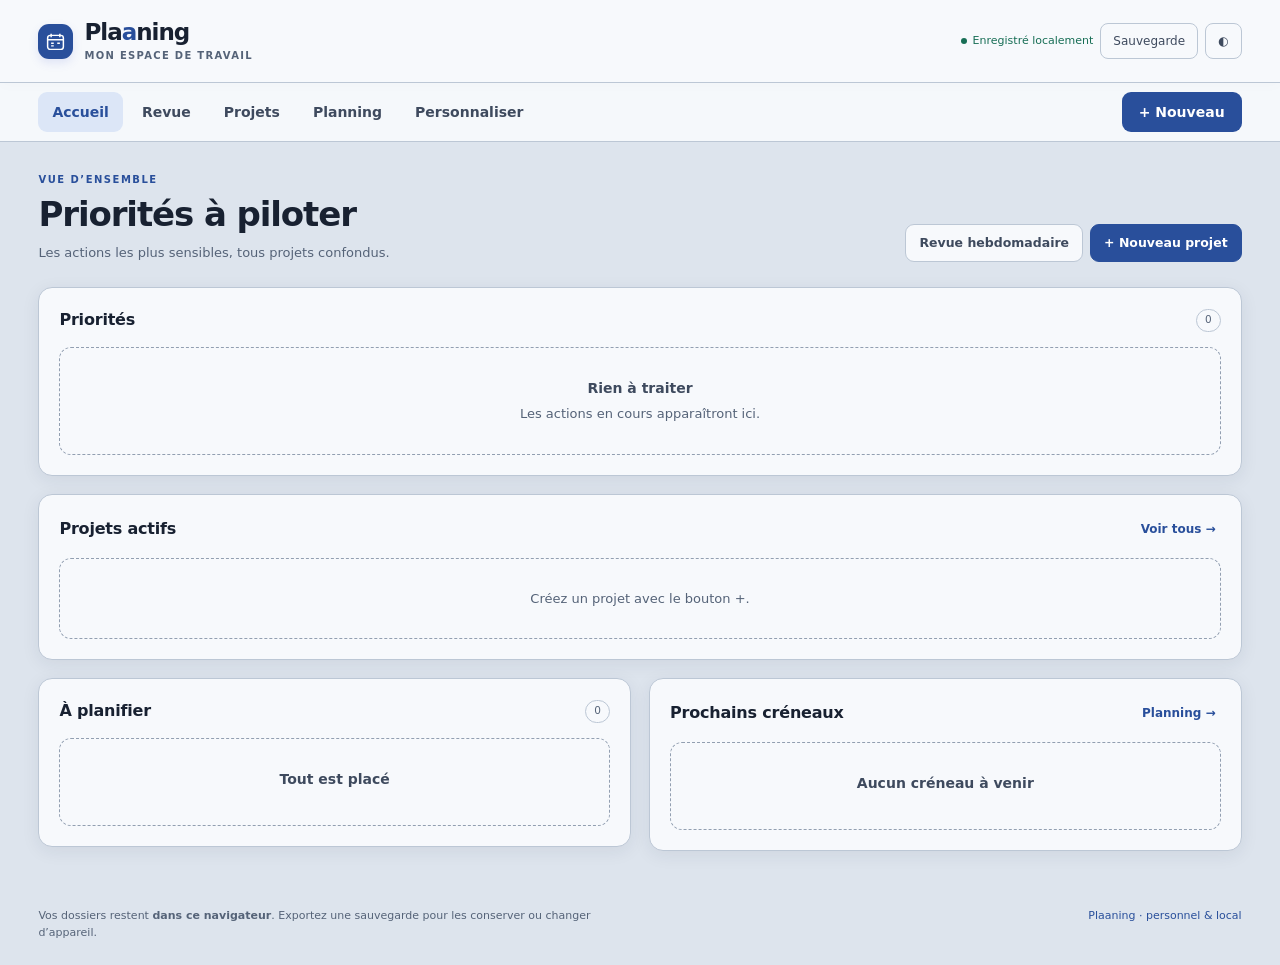
==== commit 9b2e1891: "Ajoute les urgences et le suivi détaillé des projets" ====
--- a/index.html
+++ b/index.html
@@ -798,6 +798,31 @@
 <!-- PROJECT UI CSS START -->
 <style>
 /* Workspace projets — fragment injecté dans la feuille principale. */
+/* La palette claire est volontairement teintée : elle sert aussi au planning historique. */
+:root[data-theme="light"]{
+  --ground:#DDE4ED;--surface:#F7F9FC;--surface-2:#E9EEF5;
+  --line:#BCC7D5;--line-2:#929FB1;
+  --ink:#182131;--ink-2:#3E4A5E;--ink-3:#556378;
+  --accent:#294F9B;--accent-soft:#DCE6F7;
+  --good:#176E55;--warn:#8B5A08;--bad:#A12F3D;
+  --zone-jour:#E5EAF2;--bande-jour:rgba(78,111,179,.16);
+  --plateau-matin:#F2F5F9;--plateau-aprem:#D7DFE9;
+  --panel-surface:#E5EAF2;--panel-soft:#D7DFE9;--panel-line:#AEBACA;--panel-line2:#8795A9;
+  --panel-ink:#182131;--panel-ink2:#3E4A5E;--panel-ink3:#556378;--panel-accent:#294F9B;--panel-accentsoft:#D3DFF2;
+}
+@media(prefers-color-scheme:light){
+  :root:not([data-theme]){
+    --ground:#DDE4ED;--surface:#F7F9FC;--surface-2:#E9EEF5;
+    --line:#BCC7D5;--line-2:#929FB1;
+    --ink:#182131;--ink-2:#3E4A5E;--ink-3:#556378;
+    --accent:#294F9B;--accent-soft:#DCE6F7;
+    --good:#176E55;--warn:#8B5A08;--bad:#A12F3D;
+    --zone-jour:#E5EAF2;--bande-jour:rgba(78,111,179,.16);
+    --plateau-matin:#F2F5F9;--plateau-aprem:#D7DFE9;
+    --panel-surface:#E5EAF2;--panel-soft:#D7DFE9;--panel-line:#AEBACA;--panel-line2:#8795A9;
+    --panel-ink:#182131;--panel-ink2:#3E4A5E;--panel-ink3:#556378;--panel-accent:#294F9B;--panel-accentsoft:#D3DFF2;
+  }
+}
 .appNavShell{position:sticky;top:var(--pm-header-height,82px);z-index:35;background:color-mix(in srgb,var(--surface) 94%,transparent);border-bottom:1px solid var(--line);backdrop-filter:blur(12px)}
 .appNav{max-width:1600px;margin:auto;padding:9px clamp(16px,3vw,48px);display:flex;align-items:center;gap:5px;overflow-x:auto}
 .appNav button{min-height:40px;border:0;background:transparent;color:var(--ink-2);border-radius:9px;padding:8px 14px;white-space:nowrap;font-weight:600;cursor:pointer}
@@ -821,7 +846,7 @@
 .pmBtnPrimary:hover{background:var(--accent);color:#fff;filter:brightness(.96)}
 .pmBtnDanger{color:var(--bad)}
 .pmBtnIcon{width:38px;padding:0;font-size:16px}
-.pmCard{background:var(--surface);border:1px solid var(--line);border-radius:14px;box-shadow:0 4px 18px rgba(28,43,72,.045)}
+.pmCard{background:var(--surface);border:1px solid var(--line);border-radius:14px;box-shadow:0 4px 18px rgba(28,43,72,.075)}
 .pmKpis{display:grid;grid-template-columns:repeat(3,minmax(0,1fr));gap:13px;margin-bottom:25px}
 .pmKpi{padding:19px 20px;min-height:112px;display:flex;flex-direction:column;justify-content:space-between}
 .pmKpiTop{display:flex;align-items:center;justify-content:space-between;gap:8px;color:var(--ink-3);font-size:11px;font-weight:650;text-transform:uppercase;letter-spacing:.55px}
@@ -873,7 +898,7 @@
 .pmProjectsGrid{display:grid;grid-template-columns:repeat(auto-fill,minmax(min(100%,300px),1fr));gap:13px}
 .pmProjectCard{padding:17px;display:flex;flex-direction:column;min-height:190px;cursor:pointer;text-align:left;color:inherit}
 button.pmProjectCard{font:inherit}
-.pmProjectCard:hover{border-color:var(--line-2);box-shadow:0 7px 22px rgba(28,43,72,.075)}
+.pmProjectCard:hover{border-color:var(--line-2);box-shadow:0 7px 22px rgba(28,43,72,.12)}
 .pmProjectCardTop{display:flex;justify-content:space-between;gap:10px;align-items:flex-start}
 .pmProjectCard h2{font-size:15px;line-height:1.3;overflow-wrap:anywhere}
 .pmProjectCard p{font-size:12px;color:var(--ink-3);margin-top:5px;line-height:1.45;overflow-wrap:anywhere}
@@ -889,13 +914,14 @@
 .pmDetailActions{display:flex;gap:7px;flex-wrap:wrap}
 .pmDetailGrid{display:grid;grid-template-columns:minmax(0,1fr) 300px;gap:17px;align-items:start}
 .pmPhases{display:flex;flex-direction:column;gap:11px}
-.pmPhase{overflow:hidden}
-.pmPhase summary{list-style:none;display:flex;align-items:center;gap:11px;padding:14px 16px;cursor:pointer;background:var(--surface)}
-.pmPhase summary::-webkit-details-marker{display:none}
-.pmPhase summary::before{content:"›";color:var(--ink-3);font-size:20px;transition:transform .15s}
-.pmPhase[open] summary::before{transform:rotate(90deg)}
+.pmPhase{--pm-phase:#5B78AD;overflow:hidden;box-shadow:inset 4px 0 0 var(--pm-phase),0 4px 18px rgba(28,43,72,.075)}
+.pmPhase:nth-child(4n+2){--pm-phase:#2F7D73}.pmPhase:nth-child(4n+3){--pm-phase:#8A6332}.pmPhase:nth-child(4n){--pm-phase:#725D91}
+.pmPhase>summary{list-style:none;display:flex;align-items:center;gap:11px;padding:14px 16px 14px 19px;cursor:pointer;background:color-mix(in srgb,var(--pm-phase) 8%,var(--surface))}
+.pmPhase>summary::-webkit-details-marker{display:none}
+.pmPhase>summary::before{content:"›";color:var(--ink-3);font-size:20px;transition:transform .15s}
+.pmPhase[open]>summary::before{transform:rotate(90deg)}
 .pmPhaseTitle{font-size:14px;font-weight:680;flex:1}
-.pmPhaseCount{font-size:10.5px;color:var(--ink-3);border:1px solid var(--line);border-radius:20px;padding:2px 8px}
+.pmPhaseCount{font-size:10.5px;color:var(--ink-2);border:1px solid color-mix(in srgb,var(--pm-phase) 35%,var(--line));background:color-mix(in srgb,var(--pm-phase) 7%,var(--surface));border-radius:20px;padding:2px 8px}
 .pmPhaseBody{border-top:1px solid var(--line);padding:8px 12px 12px}
 .pmTaskRow{display:grid;grid-template-columns:25px minmax(120px,1fr) 116px auto;gap:8px;align-items:center;padding:8px 3px;border-top:1px solid var(--line)}
 .pmTaskRow:first-child{border-top:0}
@@ -903,14 +929,27 @@
 .pmTaskMain{min-width:0}
 .pmTaskTitle{border:0;background:transparent;padding:4px 2px;width:100%;font:inherit;font-size:12.5px;color:var(--ink);border-bottom:1px solid transparent}
 .pmTaskTitle:hover,.pmTaskTitle:focus{border-bottom-color:var(--line-2);outline:0}
-.pmTaskInfo{display:flex;gap:7px;align-items:center;flex-wrap:wrap;margin:3px 2px 0}
+.pmTaskInfo{display:flex;gap:7px;align-items:center;flex-wrap:wrap;margin:3px 2px 0;min-width:0}.pmTaskInfo .pmPill{max-width:100%;white-space:normal;overflow-wrap:anywhere}
 .pmTaskRow select{min-height:33px;border:1px solid var(--line);border-radius:7px;background:var(--surface-2);color:var(--ink-2);font:inherit;font-size:11px;padding:5px 7px}
 .pmTaskActions{display:flex;gap:3px}
 .pmTaskActions button{width:34px;height:34px;border:0;border-radius:7px;background:transparent;color:var(--ink-3);cursor:pointer}
 .pmTaskActions button:hover{background:var(--surface-2);color:var(--ink)}
 .pmTaskActions .pmScheduleBtn{width:auto;padding-inline:8px;font-size:10.5px;font-weight:650;color:var(--accent)}
 .pmTaskRow[data-status="done"] .pmTaskTitle{text-decoration:line-through;color:var(--ink-3)}
+.pmTaskRow[data-urgency="watch"]{box-shadow:inset 3px 0 0 color-mix(in srgb,var(--warn) 58%,var(--line))}
+.pmTaskRow[data-urgency="urgent"]{box-shadow:inset 3px 0 0 color-mix(in srgb,var(--warn) 82%,#C74F24);padding-left:8px}
+.pmTaskRow[data-urgency="critical"]{box-shadow:inset 3px 0 0 var(--bad);padding-left:8px}
+.pmUrgency{font-weight:680;max-width:100%;white-space:normal;overflow-wrap:anywhere}
+.pmUrgency-normal{color:var(--ink-3);background:var(--surface-2)}
+.pmUrgency-watch{color:var(--warn);border-color:color-mix(in srgb,var(--warn) 45%,var(--line));background:color-mix(in srgb,var(--warn) 8%,var(--surface))}
+.pmUrgency-urgent{color:color-mix(in srgb,var(--warn) 66%,var(--bad));border-color:color-mix(in srgb,var(--warn) 50%,var(--bad));background:color-mix(in srgb,var(--warn) 11%,var(--surface))}
+.pmUrgency-critical{color:var(--bad);border-color:color-mix(in srgb,var(--bad) 48%,var(--line));background:color-mix(in srgb,var(--bad) 9%,var(--surface))}
+.pmTaskFields{display:grid;grid-template-columns:repeat(auto-fit,minmax(125px,1fr));gap:6px 8px;margin:8px 2px 2px}
+.pmTaskFields label{min-width:0;display:flex;align-items:center;gap:6px;color:var(--ink-3);font-size:10.5px}
+.pmTaskFields label span{min-width:0;max-width:45%;overflow-wrap:anywhere}.pmTaskFields input{min-width:0;width:100%;height:29px;border:1px solid var(--line);border-radius:6px;background:var(--surface-2);color:var(--ink);padding:4px 7px;font:inherit;font-size:11px}
+.pmTaskFields input:focus{outline:2px solid var(--accent);outline-offset:1px;border-color:var(--accent)}
 .pmAddTask{width:100%;border:0;background:transparent;color:var(--accent);padding:10px 4px 4px;text-align:left;font-size:12px;font-weight:650;cursor:pointer}
+.pmCompletedTasks{margin-top:7px;border-top:1px solid var(--line)}.pmCompletedTasks>summary{list-style:none;cursor:pointer;padding:10px 4px;color:var(--ink-3);font-size:11px;font-weight:650}.pmCompletedTasks>summary::-webkit-details-marker{display:none}.pmCompletedTasks>summary::before{content:"+";display:inline-block;width:18px;color:var(--accent)}.pmCompletedTasks[open]>summary::before{content:"−"}
 .pmSide{display:flex;flex-direction:column;gap:12px;position:sticky;top:148px}
 .pmSideCard{padding:17px}
 .pmSideCard h2{font-size:13px;margin-bottom:12px}
@@ -925,6 +964,7 @@
 .pmPhaseTools{display:flex;gap:4px}.pmPhaseTools button{width:31px;height:31px;border:0;background:transparent;border-radius:7px;color:var(--ink-3);cursor:pointer}.pmPhaseTools button:hover{background:var(--surface-2);color:var(--ink)}
 
 .pmSettingsGrid{display:grid;grid-template-columns:repeat(2,minmax(0,1fr));gap:15px}
+.pmReviewSection+.pmReviewSection{margin-top:13px}.pmPriorityRow{padding-left:6px;padding-right:6px}
 .pmSetting{padding:20px}.pmSetting h2{font-size:15px;margin-bottom:5px}.pmSetting>p{font-size:12px;color:var(--ink-3);margin-bottom:15px}
 .pmTokenList{display:flex;flex-direction:column;gap:7px}.pmToken{min-height:40px;border:1px solid var(--line);border-radius:9px;padding:7px 9px;display:flex;align-items:center;gap:9px;font-size:12.5px}.pmToken>span:nth-child(2){flex:1;overflow-wrap:anywhere}.pmToken button{border:0;background:transparent;color:var(--ink-3);cursor:pointer;width:29px;height:29px;border-radius:6px}.pmToken button:hover{background:var(--surface-2);color:var(--bad)}
 .pmInlineAdd{display:flex;gap:7px;margin-top:11px}.pmInlineAdd input{min-width:0;flex:1}.pmColor{width:18px;height:18px;border-radius:50%;background:var(--label-color);flex:none}
@@ -949,14 +989,34 @@
 
 @media(max-width:900px){.appNavShell{top:82px}.pmDashGrid,.pmDetailGrid,.pmDashActions{grid-template-columns:1fr}.pmSide{position:static;display:grid;grid-template-columns:1fr 1fr}.pmSettingsGrid{grid-template-columns:1fr}.pmTemplates{grid-column:auto}}
 @media(max-width:680px){.appNavShell{top:var(--pm-header-height,74px)}.appNav{padding-block:7px}.appNav button{padding-inline:10px}.appNav .pmNew{position:sticky;right:8px;box-shadow:-9px 0 12px var(--surface)}#projectWorkspace{padding-top:22px}.pmPageHead{align-items:flex-start}.pmPageHead .pmBtn{display:none}.pmKpis{grid-template-columns:1fr 1fr}.pmKpi:last-child{grid-column:1/-1}.pmDashGrid{gap:12px}.pmSection{padding:16px}.pmProjectRow{grid-template-columns:1fr}.pmProjectMeta{justify-content:flex-start}.pmDetailHead{flex-wrap:wrap}.pmDetailActions{width:100%}.pmDetailActions .pmBtn{flex:1}.pmSide{grid-template-columns:1fr}.pmTaskRow{grid-template-columns:25px minmax(0,1fr) auto}.pmTaskRow select{grid-column:2}.pmTaskActions{grid-column:3;grid-row:1/3}.pmFields{grid-template-columns:1fr}.pmFieldFull{grid-column:auto}.pmDialogHead,.pmForm{padding-left:17px;padding-right:17px}.pmToolbar>*{flex:1 1 130px}.pmSearch{flex-basis:100%}}
-@media(max-width:430px){.appNav button{font-size:12px;padding-inline:8px}.appNav .pmNew{font-size:0;width:40px;padding:0}.appNav .pmNew::before{content:"+";font-size:20px}.pmKpis{grid-template-columns:1fr}.pmKpi:last-child{grid-column:auto}.pmProjectMeta{display:none}.pmDetailActions{display:grid;grid-template-columns:1fr 1fr}.pmDetailActions .pmBtn:first-child{grid-column:1/-1}}
-@media(prefers-reduced-motion:reduce){.pmPhase summary::before{transition:none}}
+@media(max-width:430px){.appNav button{font-size:12px;padding-inline:8px}.appNav .pmNew{font-size:0;width:40px;padding:0}.appNav .pmNew::before{content:"+";font-size:20px}.pmKpis{grid-template-columns:1fr}.pmKpi:last-child{grid-column:auto}.pmProjectMeta{display:none}.pmDetailActions{display:grid;grid-template-columns:1fr 1fr}.pmDetailActions .pmBtn:first-child{grid-column:1/-1}.pmTaskRow{grid-template-columns:22px minmax(0,1fr)}.pmTaskRow select{grid-column:2;max-width:100%}.pmTaskActions{grid-column:2;grid-row:auto;justify-content:flex-end}.pmTaskFields{grid-template-columns:1fr}.pmQuickRow{flex-wrap:wrap}.pmQuickRow>.pmBtn{margin-left:auto}}
+@media(prefers-reduced-motion:reduce){.pmPhase>summary::before{transition:none}}
 @media print{.appNavShell,#projectWorkspace{display:none!important}}
 
 .pmPhaseCount{white-space:nowrap;flex:none}
-@media(max-width:360px){.pmPhase summary{flex-wrap:wrap}.pmPhaseTools{width:100%;justify-content:flex-end}.pmPhaseTools button{min-width:36px;min-height:36px}}
+@media(max-width:360px){.pmPhase>summary{flex-wrap:wrap}.pmPhaseTools{width:100%;justify-content:flex-end}.pmPhaseTools button{min-width:36px;min-height:36px}}
 @media(max-width:900px){.appNavShell{top:var(--pm-header-height,82px)}}
-@media(max-width:360px){.appNav{display:grid;grid-template-columns:repeat(3,minmax(0,1fr));overflow:visible;gap:4px}.appNav button{min-width:0;width:100%;padding-inline:4px}.appNav button:nth-child(4){grid-column:span 2}.appNav .pmNew{position:static;width:100%;font-size:12px;margin:0;box-shadow:none}.appNav .pmNew::before{content:none}}
+@media(max-width:480px){.appNav{display:grid;grid-template-columns:repeat(3,minmax(0,1fr));overflow:visible;gap:4px}.appNav button{min-width:0;width:100%;padding-inline:4px}.appNav .pmNew{position:static;width:100%;font-size:12px;margin:0;box-shadow:none}.appNav .pmNew::before{content:none}}
+
+.pmProjectOverview{margin-top:18px}
+.pmTaskFields label{flex-direction:column;align-items:stretch;gap:3px}
+.pmTaskFields label span{max-width:100%;flex:none}
+.pmRuleGrid{display:grid;gap:12px;min-width:0}
+.pmRuleGrid fieldset{min-width:0;border:1px solid var(--line);border-radius:9px;padding:10px 12px;background:var(--surface-2)}
+.pmRuleGrid legend{padding-inline:5px;font-size:12px;font-weight:650;color:var(--ink-2)}
+.pmRuleGrid label{display:flex;align-items:center;justify-content:space-between;gap:8px;font-size:12px;margin:6px 0}
+.pmRuleGrid input{width:85px;min-width:0;min-height:35px;padding:6px 8px;border:1px solid var(--line);border-radius:7px;background:var(--surface);color:var(--ink);font:inherit}
+.pmRuleGrid input:focus{outline:2px solid var(--accent);outline-offset:1px}
+.pmRuleGrid input:disabled{color:var(--ink-3);background:transparent}
+.pmSetting{min-width:0}
+@media(max-width:900px){.pmSettingsGrid{grid-template-columns:minmax(0,1fr)}}
+
+
+.pmDetails{margin-top:24px}.pmDetailsGrid{display:grid;grid-template-columns:repeat(2,minmax(0,1fr));gap:16px}.pmDetailSection{overflow:hidden}.pmDetailSection>summary{cursor:pointer;list-style:none;padding:18px 20px;display:flex;align-items:center;justify-content:space-between}.pmDetailSection>summary::-webkit-details-marker{display:none}.pmDetailSection>summary span{display:grid;gap:3px;min-width:0}.pmDetailSection>summary strong{font-size:15px;overflow-wrap:anywhere}.pmDetailSection>summary small,.pmDetailRow small{color:var(--ink-3);font-size:12px}.pmDetailSection>summary:after{content:"⌄";font-size:18px;flex-shrink:0}.pmDetailSection:not([open])>summary:after{transform:rotate(-90deg)}.pmDetailSectionBody{border-top:1px solid var(--line);padding:10px 16px 16px}.pmDetailSection:last-child{grid-column:1/-1}.pmDetailList{display:grid}.pmDetailRow{display:flex;align-items:center;justify-content:space-between;gap:12px;padding:10px 0;border-bottom:1px solid var(--line)}.pmDetailRow:last-child{border-bottom:0}.pmDetailRowMain,.pmDetailCheck span{display:grid;gap:3px;min-width:0;overflow-wrap:anywhere}.pmDetailRow>.pmBtn,.pmDetailCheck+.pmBtn{flex-shrink:0}.pmDetailCheck{display:flex;align-items:flex-start;gap:10px;min-width:0;overflow-wrap:anywhere}.pmDetailCheck input{margin-top:3px;flex-shrink:0}.pmDocumentActions{display:flex;align-items:center;gap:7px;flex-wrap:wrap;justify-content:flex-end;flex-shrink:0}.pmDocumentActions .pmBtn{flex-shrink:0}.pmDetailAdd{margin-top:12px}.pmDetailEmpty{padding:20px 4px;color:var(--ink-3);font-size:13px;text-align:center}.pmDetailInvalid{font-size:12px;color:var(--danger,#b42318)}.pmDecisionForm{display:grid;grid-template-columns:minmax(0,1fr) auto;gap:10px;padding:8px 0 16px}.pmDecisionForm textarea{min-height:74px;width:100%;resize:vertical}.pmDecisionForm .pmFormError{grid-column:1/-1}.pmDetailHistory{list-style:none;margin:0;padding:0;display:grid;gap:0}.pmDetailHistory li{display:grid;grid-template-columns:150px minmax(0,1fr);gap:16px;padding:12px 0;border-top:1px solid var(--line)}.pmDetailHistory li>div,.pmDetailHistory p{min-width:0;overflow-wrap:anywhere}.pmDetailHistory time{font-size:12px;color:var(--ink-3)}.pmDetailHistory p{margin:3px 0 0;white-space:pre-wrap}.pmCopyFallback{max-width:260px}.pmDetailDeleteDialog{max-width:480px}
+@media(max-width:760px){.pmDetailsGrid{grid-template-columns:1fr}.pmDetailSection:last-child{grid-column:auto}.pmDetailRow{align-items:flex-start}.pmDocumentRow{flex-wrap:wrap}.pmDocumentActions{justify-content:flex-start;width:100%}.pmDecisionForm{grid-template-columns:1fr}.pmDetailHistory li{grid-template-columns:1fr;gap:4px}}
+.pmDecisionForm textarea{font:inherit;font-size:13px;line-height:1.5;color:var(--ink);background:var(--surface-2);border:1px solid var(--line);border-radius:8px;padding:10px 12px}
+.pmDecisionForm textarea:focus{outline:2px solid var(--accent);outline-offset:2px}
+.pmDetailHistory{max-height:480px;overflow:auto}
 
 </style>
 <!-- PROJECT UI CSS END -->
@@ -1135,7 +1195,7 @@
 }
 
 function charger(){
-  var vide = {v:3, semaines:{}, fiches:{}, series:[], modeles:modelesNeufs(), theme:null, projects:[], projectCodes:[], projectLabels:[], projectTemplates:[]};
+  var vide = {v:3, semaines:{}, fiches:{}, series:[], modeles:modelesNeufs(), theme:null, projects:[], projectCodes:[], projectLabels:[], projectTemplates:[], urgencyRules:{1:{watch:-10,urgent:-5,critical:-2},2:{watch:1,urgent:3,critical:7},3:{watch:7,urgent:21,critical:null}}};
   var o;
   try{
     var brut = localStorage.getItem(CLE);
@@ -1254,6 +1314,11 @@
   o.projectCodes = Array.isArray(o.projectCodes) ? o.projectCodes.filter(function(x){return typeof x === "string";}) : [];
   o.projectLabels = Array.isArray(o.projectLabels) ? o.projectLabels : [];
   o.projectTemplates = Array.isArray(o.projectTemplates) ? o.projectTemplates : [];
+  o.urgencyRules = (o.urgencyRules && typeof o.urgencyRules === "object") ? o.urgencyRules : {1:{watch:-10,urgent:-5,critical:-2},2:{watch:1,urgent:3,critical:7},3:{watch:7,urgent:21,critical:null}};
+  (o.projects||[]).forEach(function(p){ if(!p || typeof p!=="object") return;
+    p.milestones=Array.isArray(p.milestones)?p.milestones:[]; p.readiness=Array.isArray(p.readiness)?p.readiness:[]; p.documents=Array.isArray(p.documents)?p.documents:[]; p.contacts=Array.isArray(p.contacts)?p.contacts:[]; p.history=Array.isArray(p.history)?p.history:[]; p.taskFields=Array.isArray(p.taskFields)?p.taskFields:[];
+    (p.tasks||[]).forEach(function(t){ if(!t || typeof t!=="object") return; if(t.importance==null)t.importance=2; if(t.manualUrgency==null)t.manualUrgency="auto"; if(!Array.isArray(t.dependsOn))t.dependsOn=[]; if(t.blockedReason==null)t.blockedReason=""; if(t.followUpDate==null)t.followUpDate=""; if(t.assigneeId==null)t.assigneeId=""; if(t.validatorId==null)t.validatorId=""; if(!t.fields || typeof t.fields!=="object" || Array.isArray(t.fields))t.fields={}; });
+  });
   return o;
 }
 function sauver(){
@@ -1923,11 +1988,14 @@
   var p=PM.get(c.projectId), selected=p && (p.tasks||[]).filter(function(x){return x.id===c.taskId;})[0];
   if(!p) return '<div class="col"><p class="vide">Projet introuvable.</p></div>';
   var tasks=selected?[selected]:(p.tasks||[]);
+  if(!selected && PM.sortTasks) tasks=PM.sortTasks(tasks);
   var lines=tasks.map(function(t){
-    var status={todo:"À faire",doing:"En cours",done:"Terminé"}[t.status] || "À faire";
+    var status={todo:"À faire",doing:"En cours",done:"Terminé"}[t.status] || "À faire", u=PM.urgency?PM.urgency(t):{level:"normal"};
+    var priority=u.level!=="normal" ? ' · '+{watch:"À surveiller",urgent:"Urgent",critical:"Critique"}[u.level] : '';
+    var custom=(p.taskFields||[]).map(function(f){return t.fields&&t.fields[f.id] ? f.title+' : '+t.fields[f.id] : '';}).filter(Boolean).join(' · ');
     return '<li><div class="ligne"><label class="tache"><input type="checkbox" data-act="pmCheck" data-p="'+esc(p.id)+'" data-t="'+esc(t.id)+'"'+(t.status==='done'?' checked':'')+'><span class="box"></span><span class="tx">'+esc(t.title)+'</span></label>'
       + '<span class="liAct"><button type="button" class="icone'+(t.note?' on':'')+'" data-act="pmEditTask" data-p="'+esc(p.id)+'" data-t="'+esc(t.id)+'" title="Modifier la tâche" aria-label="Modifier la tâche">✎︎</button></span></div>'
-      + '<div class="meta"><span class="qd">'+esc(status)+(t.deadline?' · échéance '+esc(t.deadline):'')+'</span>'+(t.note?'<span class="nt">'+esc(t.note)+'</span>':'')+'</div></li>';
+      + '<div class="meta"><span class="qd">'+esc(status)+(t.deadline?' · échéance '+esc(t.deadline):'')+esc(priority)+'</span>'+(custom?'<span class="nt">'+esc(custom)+'</span>':'')+(t.note?'<span class="nt">'+esc(t.note)+'</span>':'')+'</div></li>';
   }).join('');
   return '<div class="col" data-b="'+esc(c.b)+'" data-project-id="'+esc(p.id)+'">'
     + '<div class="hd"><div class="top"><span class="nm">'+esc(p.name)+'</span>'
@@ -2371,7 +2439,8 @@
   if(!c && act !== "pmCheck") return;
 
   if(act === "pmCheck"){
-    PM.updateTask(el.dataset.p, el.dataset.t, {status:el.checked ? "done" : "todo"});
+    try{ PM.updateTask(el.dataset.p, el.dataset.t, {status:el.checked ? "done" : "todo"}); }
+    catch(err){ el.checked = !el.checked; toast(err.message || "Modification impossible."); }
   } else if(act === "freq"){
     var se = c.serie ? serieParId(c.serie) : null;
     if(el.value === "aucune"){
@@ -2532,7 +2601,7 @@
 function valideSauvegarde(raw){
   var o = raw && typeof raw === "object" && raw.application === "Plaaning" ? raw.data : raw;
   if(!o || typeof o !== "object") throw new Error("Ce fichier ne contient pas une sauvegarde Plaaning valide.");
-  if(o.v === 3){ PM.validate(o); return o; }
+  if(o.v === 3){ PM.validate(o); return PM.migrate(o); }
   valideLegacyAvantMigration(o);
   var migrated = PM.migrate(o); PM.validate(migrated); return migrated;
 }
@@ -2634,7 +2703,7 @@
     if(own(values,"phases")) p.phases=normalPhases(values.phases,p.tasks); else p.phases=normalPhases(p.phases,p.tasks);
     if(own(values,"tasks")){
       if(!Array.isArray(values.tasks)) fail("La liste de tâches est invalide.");
-      var ids={}; p.tasks=values.tasks.map(function(t){ var n=normalTask(t,p.phases,skipKnownLabels); if(ids[n.id]) n.id=newId("task",p.tasks||[]); ids[n.id]=true; return n; });
+      var ids={}; p.tasks=values.tasks.map(function(t){ var n=normalTask(t,p.phases,skipKnownLabels); if(ids[n.id]) fail("Identifiant de tâche dupliqué."); ids[n.id]=true; return n; });
     }
     return p;
   }
@@ -2728,16 +2797,145 @@
       if((copy.v===1 || copy.v==null) && plain(copy.semaines) && plain(copy.modeles)) return migreV2(migreV1(copy));
       fail("Version de sauvegarde non prise en charge.");
     },
+    _normalizeTask:normalTask,
+    _normalizeProject:normalProject,
     validate:validate
   };
 })();
 
 
+/* PROJECT ENGINE JS START */
+/* Extension du moteur : validation complète avant mutation et sauvegarde unique. */
+PM = window.PM = (function(BASE){
+  var DEFAULT_RULES={1:{watch:-10,urgent:-5,critical:-2},2:{watch:1,urgent:3,critical:7},3:{watch:7,urgent:21,critical:null}};
+  var COLLECTIONS=['milestones','readiness','documents','contacts','taskFields'];
+  var TASK_EXTRA=['importance','manualUrgency','dependsOn','blockedReason','followUpDate','assigneeId','validatorId','fields'];
+  var LEVELS=['normal','watch','urgent','critical'];
+  function fail(s){throw new Error(s);}
+  function own(o,k){return Object.prototype.hasOwnProperty.call(o,k);}
+  function plain(o){return !!o&&typeof o==='object'&&!Array.isArray(o);}
+  function copy(o){return JSON.parse(JSON.stringify(o));}
+  function text(v,label,optional){if(typeof v!=='string')fail(label+' doit être un texte.');v=v.trim();if(!optional&&!v)fail(label+' est requis.');return v;}
+  function date(v,optional){if(optional&&(v==null||v===''))return '';if(typeof v!=='string'||!/^\d{4}-\d{2}-\d{2}$/.test(v)||!deIso(v)||iso(deIso(v))!==v)fail('Date invalide.');return v;}
+  function identifier(v){if(typeof v!=='string'||!v.trim()||['__proto__','constructor','prototype'].indexOf(v)>=0)fail('Identifiant invalide.');return v;}
+  function rules(value){
+    if(!plain(value))fail('Règles d’urgence invalides.');var out={};
+    [1,2,3].forEach(function(n){var r=value[n],previous=-Infinity;if(!plain(r))fail('Règles d’urgence invalides.');out[n]={};
+      ['watch','urgent','critical'].forEach(function(k){var v=r[k];if(n===3&&k==='critical'){if(v!==null)fail('Le niveau 3 ne devient pas critique automatiquement.');out[n][k]=null;return;}
+        if(!Number.isInteger(v)||Math.abs(v)>3650||v<=previous)fail('Les seuils doivent être des jours entiers strictement croissants (de −3650 à 3650).');previous=v;out[n][k]=v;
+      });
+    });return out;
+  }
+  function collection(values,key){
+    if(values==null)return [];if(!Array.isArray(values))fail('Liste de suivi invalide.');var seen=Object.create(null);
+    return values.map(function(x){if(!plain(x))fail('Élément de suivi invalide.');var id=identifier(x.id);if(seen[id])fail('Identifiant de suivi dupliqué.');seen[id]=true;
+      if(key==='contacts')return {id:id,name:text(x.name,'Le nom'),role:x.role==null?'':text(x.role,'Le rôle',true),email:x.email==null?'':text(x.email,'L’e-mail',true),phone:x.phone==null?'':text(x.phone,'Le téléphone',true)};
+      var item={id:id,title:text(x.title,'Le titre')};
+      if(key==='milestones'||key==='readiness'){if(typeof x.done!=='boolean')fail('État de suivi invalide.');item.done=x.done;if(key==='milestones')item.date=date(x.date,true);}
+      if(key==='documents'){
+        if(['url','local'].indexOf(x.kind)<0)fail('Type de document invalide.');item.kind=x.kind;item.target=text(x.target,'L’adresse ou le chemin');
+        if(x.kind==='url'){var url;try{url=new URL(item.target);}catch(e){fail('URL de document invalide.');}if(!url||['http:','https:'].indexOf(url.protocol)<0)fail('L’URL du document doit utiliser http:// ou https://.');}
+      }return item;
+    });
+  }
+  function history(values){
+    if(values==null)return [];if(!Array.isArray(values))fail('Historique invalide.');var seen=Object.create(null);
+    return values.map(function(x){if(!plain(x))fail('Événement invalide.');identifier(x.id);if(seen[x.id])fail('Identifiant d’historique dupliqué.');seen[x.id]=true;
+      if(typeof x.at!=='string'||!Number.isFinite(Date.parse(x.at))||typeof x.type!=='string'||typeof x.text!=='string'||(x.taskId!=null&&typeof x.taskId!=='string'))fail('Événement invalide.');
+      var event={id:x.id,at:x.at,type:x.type,text:x.text};if(x.taskId)event.taskId=x.taskId;return event;
+    });
+  }
+  function task(raw,p,skipLabels){
+    var t=BASE._normalizeTask(raw,p.phases,skipLabels);
+    t.importance=raw.importance==null?2:raw.importance;if([1,2,3].indexOf(t.importance)<0)fail('Importance invalide.');
+    t.manualUrgency=raw.manualUrgency==null?'auto':raw.manualUrgency;if(['auto'].concat(LEVELS).indexOf(t.manualUrgency)<0)fail('Urgence manuelle invalide.');
+    var dependencies=raw.dependsOn==null?[]:raw.dependsOn;if(!Array.isArray(dependencies)||!dependencies.every(function(x){return typeof x==='string'&&x;}))fail('Dépendances invalides.');
+    t.dependsOn=Array.from(new Set(dependencies));t.blockedReason=raw.blockedReason==null?'':text(raw.blockedReason,'Le motif de blocage',true);t.followUpDate=date(raw.followUpDate,true);
+    ['assigneeId','validatorId'].forEach(function(k){t[k]=raw[k]==null?'':raw[k];if(typeof t[k]!=='string'||(t[k]&&!p.contacts.some(function(c){return c.id===t[k];})))fail('Contact inconnu.');});
+    var fields=raw.fields==null?{}:raw.fields;if(!plain(fields))fail('Champs texte invalides.');t.fields={};
+    Object.keys(fields).forEach(function(k){if(!p.taskFields.some(function(f){return f.id===k;}))fail('Un champ texte référence une colonne inconnue.');if(typeof fields[k]!=='string')fail('La valeur du champ doit être un texte.');t.fields[k]=fields[k];});
+    return t;
+  }
+  function graph(p){
+    var map=Object.create(null),active=Object.create(null),seen=Object.create(null);
+    p.tasks.forEach(function(t){identifier(t.id);if(map[t.id])fail('Identifiant de tâche dupliqué.');map[t.id]=t;});
+    p.tasks.forEach(function(t){t.dependsOn.forEach(function(id){if(id===t.id)fail('Une action ne peut pas dépendre d’elle-même.');if(!map[id])fail('Une dépendance référence une action inconnue.');});});
+    function visit(id){if(active[id])fail('Les dépendances forment un cycle.');if(seen[id])return;active[id]=true;map[id].dependsOn.forEach(visit);delete active[id];seen[id]=true;}
+    p.tasks.forEach(function(t){visit(t.id);});
+  }
+  function normalize(p,skipLabels){
+    COLLECTIONS.forEach(function(k){p[k]=collection(p[k],k);});p.history=history(p.history);
+    if(!Array.isArray(p.tasks))fail('Liste de tâches invalide.');p.tasks=p.tasks.map(function(t){return task(t,p,skipLabels);});graph(p);return p;
+  }
+  function project(values,old){
+    values=values||{};var p=BASE._normalizeProject(values,old),rawTasks=own(values,'tasks')?values.tasks:(old?old.tasks:[]);
+    COLLECTIONS.forEach(function(k){if(own(values,k))p[k]=copy(values[k]);});
+    if(own(values,'history'))p.history=copy(values.history);else if(!old)p.history=[];
+    /* Preserve extra task data alongside the core normalizer's canonical IDs/defaults. */
+    p.tasks=p.tasks.map(function(t,i){var full=Object.assign({},rawTasks[i]||{},t);TASK_EXTRA.forEach(function(k){if(own(rawTasks[i]||{},k))full[k]=copy(rawTasks[i][k]);});return full;});
+    if(own(values,'taskFields')&&old){var kept=(values.taskFields||[]).map(function(f){return f.id;});p.tasks.forEach(function(t){if(t.fields)Object.keys(t.fields).forEach(function(k){if(kept.indexOf(k)<0)delete t.fields[k];});});}
+    normalize(p);checkTransitions(old,p);return p;
+  }
+  function getProject(id){var p=etat.projects.find(function(x){return x.id===id;});if(!p)fail('Projet introuvable.');return p;}
+  function getTask(p,id){var t=p.tasks.find(function(x){return x.id===id;});if(!t)fail('Tâche introuvable.');return t;}
+  function blockers(p,t){return t.dependsOn.map(function(id){return getTask(p,id);}).filter(function(x){return x.status!=='done';});}
+  function checkTransitions(before,after){
+    after.tasks.forEach(function(t){var old=before&&before.tasks.find(function(x){return x.id===t.id;});
+      if((t.status==='doing'||t.status==='done')&&(!old||old.status!==t.status||JSON.stringify(old.dependsOn)!==JSON.stringify(t.dependsOn))){var blocked=blockers(after,t);if(blocked.length)fail('Terminez d’abord les dépendances : '+blocked.map(function(x){return x.title;}).join(', ')+'.');}
+    });
+  }
+  function log(p,type,message,tid){var e={id:'history_'+uid(),at:new Date().toISOString(),type:type,text:message};if(tid)e.taskId=tid;p.history.push(e);}
+  function replace(target,source){Object.keys(target).forEach(function(k){delete target[k];});Object.keys(source).forEach(function(k){target[k]=source[k];});}
+  function columns(fn){Object.keys(etat.semaines||{}).forEach(function(w){(etat.semaines[w].jours||[]).forEach(function(day){fn(day);});});}
+  function syncSlots(p){columns(function(day){day.cols=(day.cols||[]).filter(function(c){return c.projectId!==p.id||!c.taskId||p.tasks.some(function(t){return t.id===c.taskId;});});day.cols.forEach(function(c){if(c.projectId===p.id)c.nom=p.name;});});}
+  function commit(target,draft){replace(target,draft);syncSlots(target);if(target.code&&etat.projectCodes.indexOf(target.code)<0)etat.projectCodes.push(target.code);BASE.save();return copy(target);}
+  function dayNumber(s){var v=s.split('-');return Date.UTC(+v[0],+v[1]-1,+v[2])/86400000;}
+  function urgency(t,today){
+    var manual=t.manualUrgency||'auto';if(t.status==='done')return {level:'normal',rank:0,reason:'Action terminée',daysRemaining:null,automatic:'normal',manual:manual};
+    var automatic='normal',days=null,n=t.importance||2;
+    if(t.deadline){days=dayNumber(date(t.deadline))-dayNumber(today?date(today):iso(aujourdhui()));var r=etat.urgencyRules[n];['watch','urgent','critical'].forEach(function(k){if(r[k]!==null&&days<=-r[k])automatic=k;});}
+    var level=LEVELS.indexOf(manual)>LEVELS.indexOf(automatic)?manual:automatic;
+    var when=days===null?'sans échéance':days<0?'retard de '+Math.abs(days)+' j':days===0?'échéance aujourd’hui':'échéance dans '+days+' j';
+    return {level:level,rank:LEVELS.indexOf(level),reason:'N'+n+' · '+(manual!=='auto'&&LEVELS.indexOf(manual)>LEVELS.indexOf(automatic)?'priorité manuelle':when),daysRemaining:days,automatic:automatic,manual:manual};
+  }
+  var api=Object.assign({},BASE);
+  api.create=function(values){var p=project(values);if(etat.projects.some(function(x){return x.id===p.id;}))fail('Identifiant de projet déjà utilisé.');log(p,'project','Projet créé : '+p.name+'.');etat.projects.push(p);if(p.code&&etat.projectCodes.indexOf(p.code)<0)etat.projectCodes.push(p.code);BASE.save();return copy(p);};
+  api.update=function(id,values){var before=getProject(id),p=project(values,before);p.id=id;
+    var labels={name:'Nom',title:'Titre',deadline:'Deadline',tranche:'Tranche',code:'Code',archived:'Archivage'};
+    Object.keys(labels).forEach(function(k){if(before[k]!==p[k])log(p,'project',labels[k]+' : '+String(before[k]||'aucun')+' → '+String(p[k]||'aucun')+'.');});
+    var names={milestones:'Jalons',readiness:'Préparatifs',documents:'Documents',contacts:'Contacts',taskFields:'Colonnes texte'};
+    COLLECTIONS.forEach(function(k){if(JSON.stringify(before[k])!==JSON.stringify(p[k]))log(p,'collection',names[k]+' mis à jour.');});return commit(before,p);
+  };
+  api.addTask=function(pid,values){var old=getProject(pid),p=copy(old),t=task(values||{},p);if(p.tasks.some(function(x){return x.id===t.id;}))fail('Identifiant de tâche déjà utilisé.');p.tasks.push(t);graph(p);checkTransitions(old,p);log(p,'task','Action créée : '+t.title+'.',t.id);commit(old,p);return copy(t);};
+  api.updateTask=function(pid,tid,values){var old=getProject(pid),p=copy(old),before=getTask(p,tid),raw=Object.assign({},before,values||{},{id:tid});
+    if(values&&own(values,'fields')&&plain(values.fields))raw.fields=Object.assign({},before.fields,values.fields);
+    var updated=task(raw,p);p.tasks[p.tasks.indexOf(before)]=updated;graph(p);checkTransitions(old,p);
+    var names={title:'Titre',status:'Statut',deadline:'Deadline',importance:'Importance',manualUrgency:'Urgence manuelle',blockedReason:'Blocage',followUpDate:'Relance',assigneeId:'Responsable',validatorId:'Validateur'};
+    var words={todo:'À faire',doing:'En cours',done:'Terminée',auto:'Automatique',normal:'Normale',watch:'À surveiller',urgent:'Urgente',critical:'Critique'};
+    function show(v,k){if(v==null||v==='')return 'aucun';if(k==='assigneeId'||k==='validatorId'){var c=p.contacts.find(function(x){return x.id===v;});return c?c.name:v;}return words[v]||String(v);}
+    Object.keys(names).forEach(function(k){if(before[k]!==updated[k])log(p,'task',updated.title+' — '+names[k]+' : '+show(before[k],k)+' → '+show(updated[k],k)+'.',tid);});
+    if(JSON.stringify(before.fields)!==JSON.stringify(updated.fields))log(p,'task',updated.title+' — Informations complémentaires modifiées.',tid);
+    if(JSON.stringify(before.dependsOn)!==JSON.stringify(updated.dependsOn))log(p,'task',updated.title+' — Dépendances modifiées.',tid);
+    commit(old,p);return copy(updated);
+  };
+  api.removeTask=function(pid,tid){var old=getProject(pid),p=copy(old),removed=getTask(p,tid);p.tasks=p.tasks.filter(function(t){return t.id!==tid;});p.tasks.forEach(function(t){t.dependsOn=t.dependsOn.filter(function(id){return id!==tid;});});log(p,'task','Action supprimée : '+removed.title+'.',tid);commit(old,p);};
+  api.blockers=function(pid,tid){var p=getProject(pid);return copy(blockers(p,getTask(p,tid)));};
+  api.addDecision=function(pid,value){var p=getProject(pid);log(p,'decision',text(value,'La décision'));BASE.save();return copy(p.history[p.history.length-1]);};
+  api.urgency=urgency;
+  api.sortTasks=function(tasks,today){return tasks.map(function(t,i){return {t:copy(t),i:i};}).sort(function(a,b){return Number(a.t.status==='done')-Number(b.t.status==='done')||urgency(b.t,today).rank-urgency(a.t,today).rank||(a.t.importance||2)-(b.t.importance||2)||(a.t.deadline||'9999-12-31').localeCompare(b.t.deadline||'9999-12-31')||a.i-b.i;}).map(function(x){return x.t;});};
+  api.urgencyRules=function(){return copy(etat.urgencyRules);};api.setUrgencyRules=function(value){var valid=rules(value);etat.urgencyRules=valid;BASE.save();return copy(valid);};
+  api.validate=function(state){BASE.validate(state);rules(state.urgencyRules==null?DEFAULT_RULES:state.urgencyRules);state.projects.forEach(function(p){normalize(copy(p),true);});return true;};
+  api.migrate=function(state){var migrated=BASE.migrate(state);api.validate(migrated);migrated.urgencyRules=rules(migrated.urgencyRules==null?DEFAULT_RULES:migrated.urgencyRules);migrated.projects=migrated.projects.map(function(p){return normalize(p,true);});return migrated;};
+  etat.urgencyRules=rules(etat.urgencyRules==null?DEFAULT_RULES:etat.urgencyRules);
+  etat.projects=etat.projects.map(function(p){return normalize(p,true);});
+  return api;
+})(PM);
+/* PROJECT ENGINE JS END */
 /* PROJECT UI JS START */
 /* Workspace projets. Ce fichier est injecté dans l'IIFE principal. */
 var projectUI = {
   view:"dashboard", projectId:null, query:"", tranche:"", code:"", label:"", archived:false,
-  collapsed:{}, returnFocus:null, initialized:false
+  collapsed:{}, completedOpen:{}, returnFocus:null, initialized:false, renderedDay:"", suspendRender:false
 };
 
 function pmE(value){ return esc(value == null ? "" : value); }
@@ -2761,6 +2959,10 @@
   if(n<=7) return '<span class="pmPill pmPillWarn">Dans '+n+' j</span>';
   return '<span class="pmPill">'+pmE(pmDate(value))+'</span>';
 }
+function pmUrgency(task){return window.PM&&PM.urgency?PM.urgency(task,pmToday()):{level:"normal",rank:0,reason:"",automatic:true};}
+function pmUrgencyHtml(task){var u=pmUrgency(task),names={normal:"Normale",watch:"À surveiller",urgent:"Urgente",critical:"Critique"};return '<span class="pmPill pmUrgency pmUrgency-'+pmE(u.level)+'" title="'+pmE(u.level==="normal"?"":u.reason||"")+'">'+pmE(names[u.level]||u.level)+(u.level!=="normal"&&u.reason?' · '+pmE(u.reason):'')+'</span>';}
+function pmContactName(p,id){var c=pmArray(p.contacts).find(function(x){return x.id===id;});return c?c.name:"";}
+function pmSafe(action,message){try{return action();}catch(e){pmNotify(e.message||message||"Opération impossible.");return null;}}
 function pmLabelById(id){ return pmArray(etat.projectLabels).find(function(x){return x.id===id;}); }
 function pmLabelsHtml(ids){
   return pmArray(ids).map(function(id){var l=pmLabelById(id);return l?'<span class="pmLabel" style="--label-color:'+pmE(l.color||"#5266ce")+'">'+pmE(l.name)+'</span>':"";}).join("");
@@ -2782,7 +2984,7 @@
 function projectNavigate(view,pid){
   if(view==="home") view="dashboard";
   if(view==="project"&&pid){pmSetView("project",pid);return;}
-  if(["dashboard","projects","planning","settings"].indexOf(view)<0) view="dashboard";
+  if(["dashboard","review","projects","planning","settings"].indexOf(view)<0) view="dashboard";
   pmSetView(view,pid);
 }
 window.projectNavigate=projectNavigate;
@@ -2808,26 +3010,25 @@
   return '<button type="button" class="pmCard pmProjectCard" data-pm-action="open-project" data-id="'+pmE(p.id)+'"><span class="pmProjectCardTop"><span><h2>'+pmE(p.name)+'</h2><p>'+pmE(p.title||"Sans description")+'</p></span>'+(p.code?'<span class="pmCode">'+pmE(p.code)+'</span>':"")+'</span><span class="pmLabels">'+labs+'</span><span class="pmProjectMeta" style="justify-content:flex-start;margin-top:9px">'+(p.tranche?'<span class="pmPill">Tranche '+pmE(p.tranche)+'</span>':"")+pmDeadline(p.deadline)+'</span><span class="pmProgress"><span style="width:'+pr.pct+'%"></span></span><span class="pmProjectStats"><span>'+pr.done+' sur '+pr.total+' actions</span><span>'+pr.pct+' %</span></span></button>';
 }
 
+function pmPriorityCompare(a,b){var au=pmUrgency(a.t),bu=pmUrgency(b.t);return (bu.rank||0)-(au.rank||0)||(Number(a.t.importance||2)-Number(b.t.importance||2))||(a.t.deadline||"9999").localeCompare(b.t.deadline||"9999")||(a.p.id+a.t.id).localeCompare(b.p.id+b.t.id);}
+function pmHasFutureSlot(p,t,today){return !!(PM.slots&&PM.slots(p.id,t.id).some(function(slot){return slot.date>=today;}));}
+function pmPriorityItem(x,action){return '<div class="pmQuickRow pmPriorityRow"><span><b>'+pmE(x.t.title)+'</b><small>'+pmE(x.p.name)+(x.t.deadline?' · À terminer avant '+pmE(pmDate(x.t.deadline)):' · Sans date')+'</small><span class="pmTaskInfo">'+pmUrgencyHtml(x.t)+(x.t.importance?'<span class="pmPill">Importance '+pmE(x.t.importance)+'</span>':'')+'</span></span><button class="pmBtn" data-pm-action="'+(action==="schedule"?'schedule-task':'open-task')+'" data-pid="'+pmE(x.p.id)+'" data-tid="'+pmE(x.t.id)+'">'+(action==="schedule"?'Planifier':'Ouvrir')+'</button></div>';}
 function pmDashboardHtml(){
-  var all=pmProjects().filter(function(p){return !p.archived;}), today=pmToday();
-  var overdue=[], upcoming=[], unplanned=[], nextSlots=[];
-  all.forEach(function(p){pmArray(p.tasks).forEach(function(t){
-    if(t.status!=="done"&&t.deadline){(t.deadline<today?overdue:upcoming).push({p:p,t:t,date:t.deadline});}
-    if(t.status!=="done" && (!PM.slots||!PM.slots(p.id,t.id).length)) unplanned.push({p:p,t:t});
-  });if(PM.slots)PM.slots(p.id).forEach(function(s){if(s.date>=today)nextSlots.push({p:p,s:s,t:pmArray(p.tasks).find(function(t){return t.id===s.taskId;})});});});
-  upcoming=upcoming.filter(function(x){return x.date>=today;}).sort(function(a,b){return a.date.localeCompare(b.date);});
-  overdue.sort(function(a,b){return a.date.localeCompare(b.date);});
-  unplanned.sort(function(a,b){return (a.t.deadline||"9999").localeCompare(b.t.deadline||"9999");});nextSlots.sort(function(a,b){return (a.s.date+a.s.start).localeCompare(b.s.date+b.s.start);});
-  var focus=all.slice().sort(function(a,b){return (a.deadline||"9999").localeCompare(b.deadline||"9999");}).slice(0,5);
-  var deadlines=overdue.concat(upcoming).slice(0,7);
-  return '<div class="pmWrap"><header class="pmPageHead"><div><div class="pmEyebrow">Vue d’ensemble</div><h1>Bonjour, voici l’essentiel.</h1><p>Vos projets actifs, les prochaines échéances et ce qui reste à placer.</p></div><button class="pmBtn pmBtnPrimary" data-pm-action="new-project">+ Nouveau projet</button></header>'
-    +'<section class="pmKpis" aria-label="Indicateurs"><article class="pmCard pmKpi"><div class="pmKpiTop"><span>Projets actifs</span><span class="pmKpiIcon">◫</span></div><div class="pmKpiValue">'+all.length+' <small>en cours</small></div></article><article class="pmCard pmKpi pmBad"><div class="pmKpiTop"><span>Actions en retard</span><span class="pmKpiIcon">!</span></div><div class="pmKpiValue">'+overdue.length+' <small>à reprendre</small></div></article><article class="pmCard pmKpi pmWarn"><div class="pmKpiTop"><span>À planifier</span><span class="pmKpiIcon">○</span></div><div class="pmKpiValue">'+unplanned.length+' <small>actions</small></div></article></section>'
-    +'<div class="pmDashGrid"><section class="pmCard pmSection"><div class="pmSectionHead"><h2>Projets à suivre</h2><button class="pmLink" data-pm-action="go-projects">Voir tous →</button></div>'+(focus.length?'<div class="pmProjectList">'+focus.map(function(p){return pmProjectCard(p,true);}).join("")+'</div>':'<div class="pmEmpty"><strong>Aucun projet actif</strong>Créez votre premier projet pour structurer les prochaines actions.<br><button class="pmBtn pmBtnPrimary" data-pm-action="new-project">Créer un projet</button></div>')+'</section>'
-    +'<aside class="pmCard pmSection"><div class="pmSectionHead"><h2>Échéances</h2></div>'+(deadlines.length?'<ol class="pmTimeline">'+deadlines.map(function(x){return '<li><span class="pmTimelineDate">'+pmE(pmDate(x.date))+'</span><span class="pmTimelineText">'+pmE(x.t.title)+'<small>'+pmE(x.p.name)+'</small></span></li>';}).join("")+'</ol>':'<div class="pmEmpty"><strong>Rien d’urgent</strong>Les échéances de vos actions apparaîtront ici.</div>')+'</aside></div>'
-    +'<div class="pmDashGrid pmDashActions"><section class="pmCard pmSection"><div class="pmSectionHead"><h2>À planifier</h2><span class="pmPill">'+unplanned.length+'</span></div>'+(unplanned.length?'<div class="pmQuickList">'+unplanned.slice(0,5).map(function(x){return '<div class="pmQuickRow"><span><b>'+pmE(x.t.title)+'</b><small>'+pmE(x.p.name)+(x.t.deadline?' · '+pmE(pmDate(x.t.deadline)):'')+'</small></span><button class="pmBtn" data-pm-action="schedule-task" data-pid="'+pmE(x.p.id)+'" data-tid="'+pmE(x.t.id)+'">Planifier</button></div>';}).join("")+'</div>':'<div class="pmEmpty"><strong>Tout est placé</strong>Les actions non planifiées apparaîtront ici.</div>')+'</section>'
-    +'<section class="pmCard pmSection"><div class="pmSectionHead"><h2>Prochains créneaux</h2><button class="pmLink" data-pm-action="open-planning">Planning →</button></div>'+(nextSlots.length?'<div class="pmQuickList">'+nextSlots.slice(0,5).map(function(x){return '<button class="pmQuickRow pmQuickSlot" data-pm-action="open-slot-date" data-date="'+pmE(x.s.date)+'"><span><b>'+pmE(x.t?x.t.title:x.p.name)+'</b><small>'+pmE(pmDate(x.s.date))+' · '+pmE(x.s.start)+'–'+pmE(x.s.end)+' · '+pmE(x.p.name)+'</small></span><span aria-hidden="true">→</span></button>';}).join("")+'</div>':'<div class="pmEmpty"><strong>Aucun créneau à venir</strong>Planifiez une action pour la retrouver ici.</div>')+'</section></div></div>';
-}
-
+  var all=pmProjects().filter(function(p){return !p.archived;}), today=pmToday(), priority=[], unplanned=[], nextSlots=[];
+  all.forEach(function(p){pmArray(p.tasks).forEach(function(t){if(t.status!=="done"){priority.push({p:p,t:t});if(!pmHasFutureSlot(p,t,today))unplanned.push({p:p,t:t});}});if(PM.slots)PM.slots(p.id).forEach(function(s){if(s.date>=today)nextSlots.push({p:p,s:s,t:pmArray(p.tasks).find(function(t){return t.id===s.taskId;})});});});
+  priority.sort(pmPriorityCompare);
+  nextSlots.sort(function(a,b){return (a.s.date+a.s.start).localeCompare(b.s.date+b.s.start);});
+  return '<div class="pmWrap"><header class="pmPageHead"><div><div class="pmEyebrow">Vue d’ensemble</div><h1>Priorités à piloter</h1><p>Les actions les plus sensibles, tous projets confondus.</p></div><div class="pmDetailActions"><button class="pmBtn" data-pm-action="weekly-review">Revue hebdomadaire</button><button class="pmBtn pmBtnPrimary" data-pm-action="new-project">+ Nouveau projet</button></div></header>'
+   +'<section class="pmCard pmSection"><div class="pmSectionHead"><h2>Priorités</h2><span class="pmPill">'+priority.length+'</span></div>'+(priority.length?'<div class="pmQuickList">'+priority.slice(0,10).map(pmPriorityItem).join("")+'</div>':'<div class="pmEmpty"><strong>Rien à traiter</strong>Les actions en cours apparaîtront ici.</div>')+'</section>'
+   +'<section class="pmCard pmSection pmProjectOverview"><div class="pmSectionHead"><h2>Projets actifs</h2><button class="pmLink" data-pm-action="go-projects">Voir tous →</button></div><div class="pmProjectList">'+(all.length?all.slice(0,5).map(function(p){return pmProjectCard(p,true);}).join(''):'<div class="pmEmpty">Créez un projet avec le bouton +.</div>')+'</div></section>'
+   +'<div class="pmDashGrid pmDashActions"><section class="pmCard pmSection"><div class="pmSectionHead"><h2>À planifier</h2><span class="pmPill">'+unplanned.length+'</span></div>'+(unplanned.length?'<div class="pmQuickList">'+unplanned.sort(pmPriorityCompare).slice(0,5).map(function(x){return pmPriorityItem(x,"schedule");}).join("")+'</div>':'<div class="pmEmpty"><strong>Tout est placé</strong></div>')+'</section><section class="pmCard pmSection"><div class="pmSectionHead"><h2>Prochains créneaux</h2><button class="pmLink" data-pm-action="open-planning">Planning →</button></div>'+(nextSlots.length?'<div class="pmQuickList">'+nextSlots.slice(0,5).map(function(x){return '<button class="pmQuickRow pmQuickSlot" data-pm-action="open-slot-date" data-date="'+pmE(x.s.date)+'"><span><b>'+pmE(x.t?x.t.title:x.p.name)+'</b><small>'+pmE(pmDate(x.s.date))+' · '+pmE(x.s.start)+'–'+pmE(x.s.end)+' · '+pmE(x.p.name)+'</small></span><span>→</span></button>';}).join("")+'</div>':'<div class="pmEmpty"><strong>Aucun créneau à venir</strong></div>')+'</section></div></div>';
+}
+function pmWeeklyHtml(){
+ var today=pmToday(),limit=new Date(today+'T12:00:00');limit.setDate(limit.getDate()+7);limit=iso(limit);var groups={overdue:[],waiting:[],followups:[],unplanned:[],unscheduled:[],next7days:[]};
+ pmProjects().filter(function(p){return !p.archived;}).forEach(function(p){pmArray(p.tasks).forEach(function(t){if(t.status==='done')return;var x={p:p,t:t};if(t.deadline&&t.deadline<today)groups.overdue.push(x);if(t.blockedReason|| (PM.blockers&&PM.blockers(p.id,t.id).length))groups.waiting.push(x);if(t.followUpDate&&t.followUpDate<=today)groups.followups.push(x);if(!pmHasFutureSlot(p,t,today))groups.unplanned.push(x);if(!t.deadline)groups.unscheduled.push(x);if(t.deadline&&t.deadline>=today&&t.deadline<=limit)groups.next7days.push(x);});});
+ var defs=[['overdue','En retard'],['waiting','En attente / bloquées'],['followups','Relances à faire'],['unplanned','À planifier'],['unscheduled','Sans échéance'],['next7days','7 prochains jours']];
+ return '<div class="pmWrap"><header class="pmPageHead"><div><div class="pmEyebrow">Pilotage</div><h1>Revue hebdomadaire</h1><p>Un passage rapide sur les actions qui demandent une décision.</p></div><button class="pmBtn" data-pm-action="go-dashboard">Retour à l’accueil</button></header>'+defs.map(function(d){var rows=groups[d[0]];return '<section class="pmCard pmSection pmReviewSection"><div class="pmSectionHead"><h2>'+d[1]+'</h2><span class="pmPill">'+rows.length+'</span></div>'+(rows.length?'<div class="pmQuickList">'+rows.sort(pmPriorityCompare).map(function(x){return pmPriorityItem(x,d[0]==="unplanned"?"schedule":"open");}).join('')+'</div>':'<div class="pmEmpty">Aucune action.</div>')+'</section>';}).join('')+'</div>';
+}
 function pmProjectsHtml(){
   var q=projectUI.query.toLocaleLowerCase("fr"), arr=pmProjects().filter(function(p){
     if(!projectUI.archived&&p.archived)return false;
@@ -2843,7 +3044,8 @@
 }
 
 function pmTaskRow(p,t){
-  return '<div class="pmTaskRow" data-status="'+pmE(t.status)+'"><input class="pmTaskCheck" type="checkbox" data-pm-action="toggle-task" data-pid="'+pmE(p.id)+'" data-tid="'+pmE(t.id)+'" aria-label="Marquer comme terminée"'+(t.status==="done"?' checked':'')+'><div class="pmTaskMain"><input class="pmTaskTitle" value="'+pmE(t.title)+'" data-pm-action="rename-task" data-pid="'+pmE(p.id)+'" data-tid="'+pmE(t.id)+'" aria-label="Titre de l’action"><div class="pmTaskInfo">'+(t.status==="done"&&t.deadline?'<span class="pmPill">'+pmE(pmDate(t.deadline))+'</span>':pmDeadline(t.deadline))+pmLabelsHtml(t.labels)+'</div></div><select data-pm-action="task-status" data-pid="'+pmE(p.id)+'" data-tid="'+pmE(t.id)+'" aria-label="État"><option value="todo"'+(t.status==="todo"?' selected':'')+'>À faire</option><option value="doing"'+(t.status==="doing"?' selected':'')+'>En cours</option><option value="done"'+(t.status==="done"?' selected':'')+'>Terminée</option></select><div class="pmTaskActions"><button class="pmScheduleBtn" data-pm-action="schedule-task" data-pid="'+pmE(p.id)+'" data-tid="'+pmE(t.id)+'" title="Ajouter au planning">Planifier</button><button data-pm-action="edit-task" data-pid="'+pmE(p.id)+'" data-tid="'+pmE(t.id)+'" title="Détails" aria-label="Modifier les détails">•••</button></div></div>';
+ var blockers=window.PM&&PM.blockers?PM.blockers(p.id,t.id):[], fields=pmArray(p.taskFields);
+ return '<div class="pmTaskRow" data-status="'+pmE(t.status)+'" data-urgency="'+pmE(pmUrgency(t).level)+'"><input class="pmTaskCheck" type="checkbox" data-pm-action="toggle-task" data-pid="'+pmE(p.id)+'" data-tid="'+pmE(t.id)+'" aria-label="Marquer comme terminée"'+(t.status==="done"?' checked':'')+'><div class="pmTaskMain"><input class="pmTaskTitle" value="'+pmE(t.title)+'" data-pm-action="rename-task" data-pid="'+pmE(p.id)+'" data-tid="'+pmE(t.id)+'" aria-label="Titre de l’action"><div class="pmTaskInfo">'+pmUrgencyHtml(t)+(t.deadline?'<span class="pmPill">À terminer avant '+pmE(pmDate(t.deadline))+'</span>':'')+(blockers.length?'<span class="pmPill pmPillBad">Bloquée par '+blockers.length+' action'+(blockers.length>1?'s':'')+'</span>':'')+(t.blockedReason?'<span class="pmPill pmPillWarn">'+pmE(t.blockedReason)+'</span>':'')+(t.assigneeId?'<span class="pmPill">Resp. '+pmE(pmContactName(p,t.assigneeId))+'</span>':'')+(t.validatorId?'<span class="pmPill">Valid. '+pmE(pmContactName(p,t.validatorId))+'</span>':'')+pmLabelsHtml(t.labels)+'</div>'+(fields.length?'<div class="pmTaskFields">'+fields.map(function(f){return '<label><span>'+pmE(f.title)+'</span><input value="'+pmE((t.fields||{})[f.id]||'')+'" data-pm-action="task-field" data-pid="'+pmE(p.id)+'" data-tid="'+pmE(t.id)+'" data-field="'+pmE(f.id)+'"></label>';}).join('')+'</div>':'')+'</div><select data-pm-action="task-status" data-pid="'+pmE(p.id)+'" data-tid="'+pmE(t.id)+'" aria-label="État"><option value="todo"'+(t.status==="todo"?' selected':'')+'>À faire</option><option value="doing"'+(t.status==="doing"?' selected':'')+'>En cours</option><option value="done"'+(t.status==="done"?' selected':'')+'>Terminée</option></select><div class="pmTaskActions"><button class="pmScheduleBtn" data-pm-action="schedule-task" data-pid="'+pmE(p.id)+'" data-tid="'+pmE(t.id)+'">Planifier</button><button data-pm-action="edit-task" data-pid="'+pmE(p.id)+'" data-tid="'+pmE(t.id)+'" aria-label="Modifier les détails">•••</button></div></div>';
 }
 function pmLegacyForPhase(p,phaseId){
   var rows=pmArray(p.legacyFiches).filter(function(x){return x.phaseId===phaseId&&(x.note||x.debut||x.fin);});
@@ -2854,37 +3056,45 @@
   if(!p)return '<div class="pmWrap"><div class="pmEmpty"><strong>Projet introuvable</strong><button class="pmBtn" data-pm-action="go-projects">Retour aux projets</button></div></div>';
   var phases=pmArray(p.phases), tasks=pmArray(p.tasks), prog=pmProgress(p), slots=PM.slots?PM.slots(p.id):[];
   return '<div class="pmWrap"><header class="pmDetailHead"><button class="pmBtn pmBtnIcon pmBack" data-pm-action="go-projects" aria-label="Retour aux projets">←</button><div class="pmDetailIdentity"><div class="pmLabels">'+(p.code?'<span class="pmCode">'+pmE(p.code)+'</span>':"")+(p.tranche?'<span class="pmPill">Tranche '+pmE(p.tranche)+'</span>':"")+pmDeadline(p.deadline)+pmLabelsHtml(p.labels)+'</div><h1>'+pmE(p.name)+'</h1><p>'+pmE(p.title||"Sans description")+'</p></div><div class="pmDetailActions"><button class="pmBtn pmBtnPrimary" data-pm-action="add-task" data-pid="'+pmE(p.id)+'">+ Ajouter une action</button><button class="pmBtn" data-pm-action="edit-project" data-pid="'+pmE(p.id)+'">Modifier</button><button class="pmBtn" data-pm-action="archive-project" data-pid="'+pmE(p.id)+'">'+(p.archived?'Réactiver':'Archiver')+'</button></div></header>'
-   +'<div class="pmDetailGrid"><section class="pmPhases" aria-label="Phases">'+phases.map(function(ph,i){var list=tasks.filter(function(t){return t.phaseId===ph.id;});return '<details class="pmCard pmPhase" data-phase="'+pmE(ph.id)+'"'+(projectUI.collapsed[p.id+":"+ph.id]?'':' open')+'><summary><span class="pmPhaseTitle">'+pmE(ph.title)+'</span><span class="pmPhaseCount">'+list.filter(function(t){return t.status==="done";}).length+' / '+list.length+'</span><span class="pmPhaseTools"><button data-pm-action="phase-up" data-pid="'+pmE(p.id)+'" data-phase="'+pmE(ph.id)+'"'+(i===0?' disabled':'')+' title="Monter" aria-label="Monter la phase">↑</button><button data-pm-action="phase-down" data-pid="'+pmE(p.id)+'" data-phase="'+pmE(ph.id)+'"'+(i===phases.length-1?' disabled':'')+' title="Descendre" aria-label="Descendre la phase">↓</button><button data-pm-action="rename-phase" data-pid="'+pmE(p.id)+'" data-phase="'+pmE(ph.id)+'" title="Renommer" aria-label="Renommer la phase">✎</button></span></summary><div class="pmPhaseBody">'+(list.length?list.map(function(t){return pmTaskRow(p,t);}).join(""):'<div class="pmEmpty" style="padding:17px">Aucune action dans cette phase.</div>')+pmLegacyForPhase(p,ph.id)+'<button class="pmAddTask" data-pm-action="add-task" data-pid="'+pmE(p.id)+'" data-phase="'+pmE(ph.id)+'">+ Ajouter une action ici</button></div></details>';}).join("")+'<button class="pmBtn" data-pm-action="add-phase" data-pid="'+pmE(p.id)+'">+ Ajouter une phase</button></section>'
-   +'<aside class="pmSide"><section class="pmCard pmSideCard"><h2>Avancement</h2><div class="pmProgress"><span style="width:'+prog.pct+'%"></span></div><dl class="pmSideMeta" style="margin-top:13px"><dt>Actions</dt><dd>'+prog.done+' / '+prog.total+'</dd><dt>Échéance</dt><dd>'+pmE(pmDate(p.deadline))+'</dd><dt>Planifiées</dt><dd>'+slots.length+'</dd></dl></section><section class="pmCard pmSideCard"><div class="pmSectionHead"><h2>Créneaux planifiés</h2><button class="pmLink" data-pm-action="open-planning">Planning →</button></div>'+(slots.length?slots.sort(function(a,b){return (a.date+a.start).localeCompare(b.date+b.start);}).map(function(s){var task=tasks.find(function(t){return t.id===s.taskId;});return '<div class="pmSlot"><button class="pmSlotWhen" data-pm-action="open-slot-date" data-date="'+pmE(s.date)+'"><b>'+pmE(task?task.title:"Projet")+'</b><small>'+pmE(pmDate(s.date))+' · '+pmE(s.start)+'–'+pmE(s.end)+'</small></button>'+(task?'<button data-pm-action="edit-slot" data-pid="'+pmE(p.id)+'" data-slot="'+pmE(s.id)+'" aria-label="Modifier ce créneau" title="Modifier">✎</button>':'')+'<button data-pm-action="unschedule" data-slot="'+pmE(s.id)+'" aria-label="Retirer ce créneau" title="Retirer">×</button></div>';}).join(""):'<div class="pmEmpty" style="padding:17px"><strong>Aucun créneau</strong>Planifiez une action depuis sa ligne.</div>')+'</section><section class="pmCard pmSideCard"><h2>Réutiliser</h2><p style="font-size:12px;color:var(--ink-3);margin-bottom:11px">Conservez la structure et les actions comme modèle.</p><button class="pmBtn" data-pm-action="save-template" data-pid="'+pmE(p.id)+'">Créer un modèle</button></section></aside></div></div>';
+   +'<div class="pmDetailGrid"><section class="pmPhases" aria-label="Phases">'+phases.map(function(ph,i){var list=tasks.filter(function(t){return t.phaseId===ph.id;}),active=list.filter(function(t){return t.status!=="done";}),done=list.filter(function(t){return t.status==="done";});if(PM.sortTasks)active=PM.sortTasks(active,pmToday());return '<details class="pmCard pmPhase" data-phase="'+pmE(ph.id)+'"'+(projectUI.collapsed[p.id+":"+ph.id]?'':' open')+'><summary><span class="pmPhaseTitle">'+pmE(ph.title)+'</span><span class="pmPhaseCount">'+list.filter(function(t){return t.status==="done";}).length+' / '+list.length+'</span><span class="pmPhaseTools"><button data-pm-action="phase-up" data-pid="'+pmE(p.id)+'" data-phase="'+pmE(ph.id)+'"'+(i===0?' disabled':'')+' title="Monter" aria-label="Monter la phase">↑</button><button data-pm-action="phase-down" data-pid="'+pmE(p.id)+'" data-phase="'+pmE(ph.id)+'"'+(i===phases.length-1?' disabled':'')+' title="Descendre" aria-label="Descendre la phase">↓</button><button data-pm-action="rename-phase" data-pid="'+pmE(p.id)+'" data-phase="'+pmE(ph.id)+'" title="Renommer" aria-label="Renommer la phase">✎</button></span></summary><div class="pmPhaseBody">'+(list.length?active.map(function(t){return pmTaskRow(p,t);}).join("")+(done.length?'<details class="pmCompletedTasks" data-completed-key="'+pmE(p.id+':'+ph.id)+'"'+(projectUI.completedOpen[p.id+':'+ph.id]?' open':'')+'><summary>'+done.length+' terminée'+(done.length>1?'s':'')+'</summary>'+done.map(function(t){return pmTaskRow(p,t);}).join("")+'</details>':''):'<div class="pmEmpty" style="padding:17px">Aucune action dans cette phase.</div>')+pmLegacyForPhase(p,ph.id)+'<button class="pmAddTask" data-pm-action="add-task" data-pid="'+pmE(p.id)+'" data-phase="'+pmE(ph.id)+'">+ Ajouter une action ici</button></div></details>';}).join("")+'<button class="pmBtn" data-pm-action="add-phase" data-pid="'+pmE(p.id)+'">+ Ajouter une phase</button></section>'
+   +'<aside class="pmSide"><section class="pmCard pmSideCard"><h2>Avancement</h2><div class="pmProgress"><span style="width:'+prog.pct+'%"></span></div><dl class="pmSideMeta" style="margin-top:13px"><dt>Actions</dt><dd>'+prog.done+' / '+prog.total+'</dd><dt>Échéance</dt><dd>'+pmE(pmDate(p.deadline))+'</dd><dt>Planifiées</dt><dd>'+slots.length+'</dd></dl></section><section class="pmCard pmSideCard"><div class="pmSectionHead"><h2>Créneaux planifiés</h2><button class="pmLink" data-pm-action="open-planning">Planning →</button></div>'+(slots.length?slots.sort(function(a,b){return (a.date+a.start).localeCompare(b.date+b.start);}).map(function(s){var task=tasks.find(function(t){return t.id===s.taskId;});return '<div class="pmSlot"><button class="pmSlotWhen" data-pm-action="open-slot-date" data-date="'+pmE(s.date)+'"><b>'+pmE(task?task.title:"Projet")+'</b><small>'+pmE(pmDate(s.date))+' · '+pmE(s.start)+'–'+pmE(s.end)+'</small></button>'+(task?'<button data-pm-action="edit-slot" data-pid="'+pmE(p.id)+'" data-slot="'+pmE(s.id)+'" aria-label="Modifier ce créneau" title="Modifier">✎</button>':'')+'<button data-pm-action="unschedule" data-slot="'+pmE(s.id)+'" aria-label="Retirer ce créneau" title="Retirer">×</button></div>';}).join(""):'<div class="pmEmpty" style="padding:17px"><strong>Aucun créneau</strong>Planifiez une action depuis sa ligne.</div>')+'</section><section class="pmCard pmSideCard"><h2>Réutiliser</h2><p style="font-size:12px;color:var(--ink-3);margin-bottom:11px">Conservez la structure et les actions comme modèle.</p><button class="pmBtn" data-pm-action="save-template" data-pid="'+pmE(p.id)+'">Créer un modèle</button></section><section class="pmCard pmSideCard pmTaskFieldConfig"><div class="pmSectionHead"><h2>Colonnes des actions</h2><button class="pmLink" data-pm-action="add-task-field" data-pid="'+pmE(p.id)+'">+ Ajouter</button></div>'+(pmArray(p.taskFields).length?pmArray(p.taskFields).map(function(f){return '<div class="pmToken"><span>'+pmE(f.title)+'</span><button data-pm-action="rename-task-field" data-pid="'+pmE(p.id)+'" data-field="'+pmE(f.id)+'">✎</button><button data-pm-action="remove-task-field" data-pid="'+pmE(p.id)+'" data-field="'+pmE(f.id)+'">×</button></div>';}).join(''):'<p>Aucune colonne personnalisée.</p>')+'</section></aside></div>'+(typeof pmProjectDetailsHtml==="function"?pmProjectDetailsHtml(p):"")+'</div>';
 }
 
 function pmSettingsHtml(){
   var codes=pmArray(etat.projectCodes), labels=pmArray(etat.projectLabels), templates=pmArray(etat.projectTemplates);
   return '<div class="pmWrap"><header class="pmPageHead"><div><div class="pmEyebrow">Personnalisation</div><h1>Votre façon de travailler</h1><p>Adaptez les codes, étiquettes et modèles à vos projets.</p></div></header><div class="pmSettingsGrid"><section class="pmCard pmSetting"><h2>Codes projet</h2><p>Une référence courte pour retrouver et filtrer vos projets.</p><div class="pmTokenList">'+(codes.length?codes.map(function(c){return '<div class="pmToken"><span class="pmCode">'+pmE(c)+'</span><span>'+pmE(c)+'</span><button data-pm-action="edit-code" data-value="'+pmE(c)+'" aria-label="Renommer le code">✎</button><button data-pm-action="remove-code" data-value="'+pmE(c)+'" aria-label="Retirer le code">×</button></div>';}).join(""):'<div class="pmEmpty">Aucun code personnalisé.</div>')+'</div><form class="pmInlineAdd" data-pm-form="add-code"><input name="name" maxlength="30" required placeholder="Ex. PRJ-2026"><button class="pmBtn" type="submit">Ajouter</button></form></section>'
    +'<section class="pmCard pmSetting"><h2>Étiquettes</h2><p>Des repères colorés qui peuvent être combinés.</p><div class="pmTokenList">'+(labels.length?labels.map(function(l){return '<div class="pmToken"><span class="pmColor" style="--label-color:'+pmE(l.color)+'"></span><span>'+pmE(l.name)+'</span><button data-pm-action="edit-label" data-id="'+pmE(l.id)+'" aria-label="Modifier l’étiquette">✎</button><button data-pm-action="remove-label" data-id="'+pmE(l.id)+'" aria-label="Retirer l’étiquette">×</button></div>';}).join(""):'<div class="pmEmpty">Aucune étiquette.</div>')+'</div><form class="pmInlineAdd" data-pm-form="add-label"><input name="name" maxlength="30" required placeholder="Nouvelle étiquette"><input type="color" name="color" value="#5266ce" aria-label="Couleur" style="flex:0 0 42px;padding:4px"><button class="pmBtn" type="submit">Ajouter</button></form></section>'
+   +'<section class="pmCard pmSetting"><h2>Seuils d’urgence</h2><p>Jours par rapport à l’échéance : une valeur négative agit avant, une valeur positive après.</p><form data-pm-form="urgency-rules" class="pmRuleGrid">'+[1,2,3].map(function(level){var r=(PM.urgencyRules&&PM.urgencyRules()[level])||{};return '<fieldset><legend>Importance '+level+'</legend>'+['watch','urgent','critical'].map(function(k){return '<label>'+({watch:'À surveiller',urgent:'Urgente',critical:'Critique'}[k])+'<input type="number" step="1" min="-3650" max="3650" name="'+level+'-'+k+'" value="'+pmE(r[k]==null?'':r[k])+'"'+(level===3&&k==="critical"?' disabled placeholder="Jamais"':' required')+'></label>';}).join('')+'</fieldset>';}).join('')+'<button class="pmBtn" type="submit">Enregistrer les seuils</button><div class="pmFormError"></div></form></section>'
    +'<section class="pmCard pmSetting pmTemplates"><h2>Modèles de projet</h2><p>Une structure prête à l’emploi avec ses phases et ses actions. Créez un modèle depuis la page d’un projet.</p>'+(templates.length?'<div class="pmTemplateGrid">'+templates.map(function(t){return '<article class="pmTemplate"><strong>'+pmE(t.name)+'</strong><p>'+pmArray(t.phases).length+' phases · '+pmArray(t.tasks).length+' actions</p><div class="pmTemplateActions"><button class="pmBtn" data-pm-action="new-from-template" data-id="'+pmE(t.id)+'">Utiliser</button><button class="pmBtn pmBtnDanger" data-pm-action="remove-template" data-id="'+pmE(t.id)+'">Retirer</button></div></article>';}).join("")+'</div>':'<div class="pmEmpty"><strong>Aucun modèle</strong>Ouvrez un projet structuré puis choisissez « Créer un modèle ».</div>')+'</section></div></div>';
 }
 
 function renderProjectsUI(){
-  if(!projectUI.initialized)return;
+  if(!projectUI.initialized||projectUI.suspendRender)return;
   var root=document.getElementById("projectWorkspace"), nav=document.getElementById("appNav"); if(!root||!nav)return;
   document.body.dataset.pmView=projectUI.view;
   nav.querySelectorAll("[data-pm-view]").forEach(function(b){var active=b.dataset.pmView===projectUI.view||(projectUI.view==="project"&&b.dataset.pmView==="projects");b.setAttribute("aria-current",active?"page":"false");});
   if(projectUI.view==="planning"){if(typeof tout==="function")tout();return;}
   if(projectUI.view==="dashboard")root.innerHTML=pmDashboardHtml();
+  else if(projectUI.view==="review")root.innerHTML=pmWeeklyHtml();
   else if(projectUI.view==="projects")root.innerHTML=pmProjectsHtml();
   else if(projectUI.view==="project")root.innerHTML=pmProjectHtml(pmGet(projectUI.projectId));
   else root.innerHTML=pmSettingsHtml();
+  if(projectUI.view==="project"&&typeof initProjectDetailsUI==="function")initProjectDetailsUI();
+  projectUI.renderedDay=pmToday();
 }
 window.renderProjectsUI=renderProjectsUI;
 
 function pmDialogShells(){
   var labels=pmArray(etat.projectLabels);
   return '<dialog class="pmDialog" id="pmProjectDialog"><div class="pmDialogHead"><div><h2 id="pmProjectDialogTitle">Nouveau projet</h2><p>Donnez-lui un nom clair, puis précisez ce qui aide à le piloter.</p></div><button class="pmClose" data-pm-action="close-dialog" aria-label="Fermer">×</button></div><form class="pmForm" id="pmProjectForm"><input type="hidden" name="projectId"><input type="hidden" name="templateId"><div class="pmFields"><div class="pmField pmFieldFull"><label for="pmName">Nom du projet *</label><input id="pmName" name="name" maxlength="100" required autofocus placeholder="Ex. Réhabilitation du site Nord"></div><div class="pmField pmFieldFull"><label for="pmTitle">Titre descriptif</label><input id="pmTitle" name="title" maxlength="180" placeholder="Le résultat attendu, en une phrase"></div><div class="pmField"><label for="pmTranche">Tranche</label><select id="pmTranche" name="tranche"><option value="">Non définie</option><option value="1">Tranche 1</option><option value="2">Tranche 2</option></select></div><div class="pmField"><label for="pmCode">Code</label><input id="pmCode" name="code" list="pmCodes" maxlength="30" placeholder="Choisir ou créer"><datalist id="pmCodes">'+pmArray(etat.projectCodes).map(function(c){return '<option value="'+pmE(c)+'">';}).join("")+'</datalist><small>Un nouveau code sera ajouté à votre liste.</small></div><div class="pmField"><label for="pmDeadline">Échéance</label><input id="pmDeadline" type="date" name="deadline"></div><fieldset class="pmField" style="border:0;padding:0;margin:0"><legend class="pmLegend">Étiquettes</legend><div class="pmChoiceSet">'+(labels.length?labels.map(function(l){return '<label><input type="checkbox" name="labels" value="'+pmE(l.id)+'"><span class="pmColor" style="--label-color:'+pmE(l.color)+'"></span>'+pmE(l.name)+'</label>';}).join(""):'<small>Ajoutez des étiquettes dans Personnaliser.</small>')+'</div></fieldset></div><div class="pmFormError" role="alert"></div><div class="pmFormActions"><button type="button" class="pmBtn" data-pm-action="close-dialog">Annuler</button><button type="submit" class="pmBtn pmBtnPrimary">Créer le projet</button></div></form></dialog>'
-    +'<dialog class="pmDialog" id="pmTaskDialog"><div class="pmDialogHead"><div><h2 id="pmTaskDialogTitle">Nouvelle action</h2><p>Une action concrète, rattachée à une phase.</p></div><button class="pmClose" data-pm-action="close-dialog" aria-label="Fermer">×</button></div><form class="pmForm" id="pmTaskForm"><input type="hidden" name="pid"><input type="hidden" name="tid"><div class="pmFields"><div class="pmField pmFieldFull"><label for="pmTaskTitle">Action *</label><input id="pmTaskTitle" name="title" maxlength="180" required autofocus></div><div class="pmField"><label for="pmTaskPhase">Phase</label><select id="pmTaskPhase" name="phaseId"></select></div><div class="pmField"><label for="pmTaskStatus">État</label><select id="pmTaskStatus" name="status"><option value="todo">À faire</option><option value="doing">En cours</option><option value="done">Terminée</option></select></div><div class="pmField"><label for="pmTaskDeadline">Échéance</label><input id="pmTaskDeadline" type="date" name="deadline"></div><fieldset class="pmField" style="border:0;padding:0;margin:0"><legend class="pmLegend">Étiquettes</legend><div class="pmChoiceSet" id="pmTaskLabels"></div></fieldset><div class="pmField pmFieldFull"><label for="pmTaskNote">Note</label><textarea id="pmTaskNote" name="note" maxlength="1000" placeholder="Informations utiles, prochain pas…"></textarea></div></div><div class="pmFormError" role="alert"></div><div class="pmFormActions"><button type="button" class="pmBtn pmBtnDanger" data-pm-action="delete-task" hidden>Supprimer</button><span style="flex:1"></span><button type="button" class="pmBtn" data-pm-action="close-dialog">Annuler</button><button type="submit" class="pmBtn pmBtnPrimary">Enregistrer</button></div></form></dialog>'
+    +'<dialog class="pmDialog" id="pmTaskDialog"><div class="pmDialogHead"><div><h2 id="pmTaskDialogTitle">Nouvelle action</h2><p>Une action concrète, rattachée à une phase.</p></div><button class="pmClose" data-pm-action="close-dialog" aria-label="Fermer">×</button></div><form class="pmForm" id="pmTaskForm"><input type="hidden" name="pid"><input type="hidden" name="tid"><div class="pmFields"><div class="pmField pmFieldFull"><label for="pmTaskTitle">Action *</label><input id="pmTaskTitle" name="title" maxlength="180" required autofocus></div><div class="pmField"><label for="pmTaskPhase">Phase</label><select id="pmTaskPhase" name="phaseId"></select></div><div class="pmField"><label for="pmTaskStatus">État</label><select id="pmTaskStatus" name="status"><option value="todo">À faire</option><option value="doing">En cours</option><option value="done">Terminée</option></select></div><div class="pmField"><label for="pmTaskDeadline">À terminer avant</label><input id="pmTaskDeadline" type="date" name="deadline"></div><div class="pmField"><label for="pmTaskImportance">Importance</label><select id="pmTaskImportance" name="importance"><option value="1">1 · Impératif — date ferme</option><option value="2">2 · Important — priorité habituelle</option><option value="3">3 · Souple — peut attendre</option></select></div><div class="pmField"><label for="pmTaskUrgency">Urgence</label><select id="pmTaskUrgency" name="manualUrgency"><option value="auto">Automatique</option><option value="normal">Normale</option><option value="watch">À surveiller</option><option value="urgent">Urgente</option><option value="critical">Critique</option></select><small>L’alerte la plus forte entre votre choix et la deadline est retenue.</small></div><div class="pmField pmFieldFull"><label for="pmTaskDepends">Dépend de</label><select id="pmTaskDepends" name="dependsOn" multiple size="4"></select><small>Plusieurs choix possibles : Ctrl ou Cmd sur ordinateur.</small></div><div class="pmField pmFieldFull"><label for="pmTaskBlocked">Motif du blocage</label><input id="pmTaskBlocked" name="blockedReason" maxlength="300"></div><div class="pmField"><label for="pmTaskFollowUp">Date de relance</label><input id="pmTaskFollowUp" type="date" name="followUpDate"></div><div class="pmField"><label for="pmTaskAssignee">Responsable</label><select id="pmTaskAssignee" name="assigneeId"></select></div><div class="pmField"><label for="pmTaskValidator">Validateur</label><select id="pmTaskValidator" name="validatorId"></select></div><fieldset class="pmField" style="border:0;padding:0;margin:0"><legend class="pmLegend">Étiquettes</legend><div class="pmChoiceSet" id="pmTaskLabels"></div></fieldset><div class="pmField pmFieldFull"><label for="pmTaskNote">Note</label><textarea id="pmTaskNote" name="note" maxlength="1000" placeholder="Informations utiles, prochain pas…"></textarea></div></div><div class="pmFormError" role="alert"></div><div class="pmFormActions"><button type="button" class="pmBtn pmBtnDanger" data-pm-action="delete-task" hidden>Supprimer</button><span style="flex:1"></span><button type="button" class="pmBtn" data-pm-action="close-dialog">Annuler</button><button type="submit" class="pmBtn pmBtnPrimary">Enregistrer</button></div></form></dialog>'
     +'<dialog class="pmDialog" id="pmScheduleDialog"><div class="pmDialogHead"><div><h2>Planifier l’action</h2><p id="pmScheduleName"></p></div><button class="pmClose" data-pm-action="close-dialog" aria-label="Fermer">×</button></div><form class="pmForm" id="pmScheduleForm"><input type="hidden" name="slotId"><input type="hidden" name="pid"><input type="hidden" name="tid"><div class="pmFields"><div class="pmField pmFieldFull"><label for="pmScheduleDate">Date *</label><input id="pmScheduleDate" type="date" name="date" required autofocus></div><div class="pmField"><label for="pmScheduleStart">Début *</label><input id="pmScheduleStart" type="time" name="start" value="09:00" required></div><div class="pmField"><label for="pmScheduleEnd">Fin *</label><input id="pmScheduleEnd" type="time" name="end" value="10:00" required></div></div><div class="pmFormError" role="alert"></div><div class="pmFormActions"><button type="button" class="pmBtn" data-pm-action="close-dialog">Annuler</button><button type="submit" class="pmBtn pmBtnPrimary">Planifier</button></div></form></dialog>';
 }
 
+function pmCloneTemplate(template){
+  var phaseIds={},taskIds={},fieldIds={},contactIds={};pmArray(template.phases).forEach(function(x){phaseIds[x.id]=uid();});pmArray(template.tasks).forEach(function(x){taskIds[x.id]=uid();});pmArray(template.taskFields).forEach(function(x){fieldIds[x.id]=uid();});pmArray(template.contacts).forEach(function(x){contactIds[x.id]=uid();});
+  return {phases:pmArray(template.phases).map(function(x){return{id:phaseIds[x.id],title:x.title};}),milestones:pmArray(template.milestones).map(function(x){return{id:uid(),title:x.title,date:"",done:false};}),readiness:pmArray(template.readiness).map(function(x){return{id:uid(),title:x.title,done:false};}),documents:pmArray(template.documents).map(function(x){return Object.assign({},x,{id:uid()});}),taskFields:pmArray(template.taskFields).map(function(x){return{id:fieldIds[x.id],title:x.title};}),contacts:pmArray(template.contacts).map(function(x){return Object.assign({},x,{id:contactIds[x.id]});}),tasks:pmArray(template.tasks).map(function(x){var fields={};Object.keys(x.fields||{}).forEach(function(k){if(fieldIds[k])fields[fieldIds[k]]=x.fields[k];});return Object.assign({},x,{id:taskIds[x.id]||uid(),phaseId:phaseIds[x.phaseId]||"",status:"todo",deadline:"",dependsOn:pmArray(x.dependsOn).map(function(id){return taskIds[id];}).filter(Boolean),blockedReason:"",followUpDate:"",assigneeId:contactIds[x.assigneeId]||"",validatorId:contactIds[x.validatorId]||"",fields:fields});})};
+}
 function pmOpenProjectForm(project,templateId,opener){
   var form=document.getElementById("pmProjectForm"), dlg=document.getElementById("pmProjectDialog"); if(!form)return;
   form.reset(); form.elements.projectId.value=project?project.id:""; form.elements.templateId.value=templateId||"";
@@ -2898,12 +3108,14 @@
 }
 function projectEditTask(pid,tid,phaseId,opener){
   var p=pmGet(pid), t=p&&pmArray(p.tasks).find(function(x){return x.id===tid;}), form=document.getElementById("pmTaskForm");if(!p||!form)return;
-  form.reset();form.elements.pid.value=pid;form.elements.tid.value=t?t.id:"";
+  form.reset();form.elements.importance.value="2";form.elements.pid.value=pid;form.elements.tid.value=t?t.id:"";
   form.elements.phaseId.innerHTML=pmArray(p.phases).map(function(ph){return '<option value="'+pmE(ph.id)+'">'+pmE(ph.title)+'</option>';}).join("");
   form.elements.phaseId.value=(t&&t.phaseId)||phaseId||(p.phases[0]&&p.phases[0].id)||"";
+  form.elements.dependsOn.innerHTML=pmArray(p.tasks).filter(function(x){return !t||x.id!==t.id;}).map(function(x){return '<option value="'+pmE(x.id)+'">'+pmE(x.title)+'</option>';}).join("");
+  var contactOptions='<option value="">Non défini</option>'+pmArray(p.contacts).map(function(c){return '<option value="'+pmE(c.id)+'">'+pmE(c.name)+(c.role?' · '+pmE(c.role):'')+'</option>';}).join("");form.elements.assigneeId.innerHTML=contactOptions;form.elements.validatorId.innerHTML=contactOptions;
   document.getElementById("pmTaskDialogTitle").textContent=t?"Modifier l’action":"Nouvelle action";
   var labels=document.getElementById("pmTaskLabels");labels.innerHTML=pmArray(etat.projectLabels).map(function(l){return '<label><input type="checkbox" name="taskLabels" value="'+pmE(l.id)+'"><span class="pmColor" style="--label-color:'+pmE(l.color)+'"></span>'+pmE(l.name)+'</label>';}).join("")||'<small>Aucune étiquette disponible.</small>';
-  if(t){form.elements.title.value=t.title||"";form.elements.status.value=t.status||"todo";form.elements.deadline.value=t.deadline||"";form.elements.note.value=t.note||"";pmArray(t.labels).forEach(function(id){var c=form.querySelector('input[name="taskLabels"][value="'+CSS.escape(id)+'"]');if(c)c.checked=true;});}
+  if(t){form.elements.title.value=t.title||"";form.elements.status.value=t.status||"todo";form.elements.deadline.value=t.deadline||"";form.elements.importance.value=String(t.importance||2);form.elements.manualUrgency.value=t.manualUrgency||"auto";form.elements.blockedReason.value=t.blockedReason||"";form.elements.followUpDate.value=t.followUpDate||"";form.elements.assigneeId.value=t.assigneeId||"";form.elements.validatorId.value=t.validatorId||"";pmArray(t.dependsOn).forEach(function(id){var o=Array.from(form.elements.dependsOn.options).find(function(x){return x.value===id;});if(o)o.selected=true;});form.elements.note.value=t.note||"";pmArray(t.labels).forEach(function(id){var c=form.querySelector('input[name="taskLabels"][value="'+CSS.escape(id)+'"]');if(c)c.checked=true;});}
   form.querySelector('[data-pm-action="delete-task"]').hidden=!t;form.querySelector(".pmFormError").textContent="";pmOpenDialog("pmTaskDialog",opener);
 }
 window.projectEditTask=projectEditTask;
@@ -2914,17 +3126,21 @@
 
 function pmHandleClick(e){
   var b=e.target.closest("[data-pm-action]");if(!b)return;var a=b.dataset.pmAction,pid=b.dataset.pid,tid=b.dataset.tid,p,phases,i,name;
+  if(a==="weekly-review"){projectNavigate("review");return;}if(a==="go-dashboard"){projectNavigate("dashboard");return;}if(a==="open-task"){var targetProject=pmGet(pid),targetTask=targetProject&&targetProject.tasks.find(function(t){return t.id===tid;});if(targetTask)projectUI.collapsed[pid+":"+targetTask.phaseId]=false;projectNavigate("project",pid);requestAnimationFrame(function(){var x=document.querySelector('[data-pm-action="edit-task"][data-tid="'+CSS.escape(tid)+'"]');if(x){x.scrollIntoView({block:"center"});x.focus();}});return;}
   if(a==="new-project"){pmOpenProjectForm(null,"",b);return;} if(a==="open-project"){projectNavigate("project",b.dataset.id);return;} if(a==="go-projects"){projectNavigate("projects");return;} if(a==="open-planning"){projectNavigate("planning");return;} if(a==="close-dialog"){pmCloseDialog(b.closest("dialog"));return;}
   if(a==="edit-project"){pmOpenProjectForm(pmGet(pid),"",b);return;} if(a==="archive-project"){p=pmGet(pid);var wasArchived=p&&p.archived;if(p&&pmMutateProject(pid,{archived:!wasArchived}))pmNotify(wasArchived?"Projet réactivé.":"Projet archivé.");return;}
+  if(a==="add-task-field"){name=window.prompt("Nom de la colonne (ex. Référence, N° dossier)");if(name&&name.trim()){p=pmGet(pid);pmMutateProject(pid,{taskFields:pmArray(p.taskFields).concat([{id:uid(),title:name.trim()}])});}return;}
+  if(a==="rename-task-field"){p=pmGet(pid);var field=pmArray(p.taskFields).find(function(x){return x.id===b.dataset.field;});name=window.prompt("Nom de la colonne",field?field.title:"");if(field&&name&&name.trim()){pmMutateProject(pid,{taskFields:pmArray(p.taskFields).map(function(x){return x.id===field.id?{id:x.id,title:name.trim()}:x;})});}return;}
+  if(a==="remove-task-field"){p=pmGet(pid);if(window.confirm("Supprimer cette colonne et ses valeurs ?")){pmMutateProject(pid,{taskFields:pmArray(p.taskFields).filter(function(x){return x.id!==b.dataset.field;})});}return;}
   if(a==="add-task"){projectEditTask(pid,"",b.dataset.phase,b);return;} if(a==="edit-task"){projectEditTask(pid,tid,"",b);return;} if(a==="schedule-task"){pmOpenSchedule(pid,tid,b);return;}
-  if(a==="delete-task"){var f=document.getElementById("pmTaskForm");if(!f.elements.tid.value)return;if(window.confirm("Supprimer cette action ? Cette opération ne peut pas être annulée.")){PM.removeTask(f.elements.pid.value,f.elements.tid.value);pmCloseDialog(document.getElementById("pmTaskDialog"));renderProjectsUI();pmNotify("Action supprimée.");}return;}
-  if(a==="unschedule"){PM.unschedule(b.dataset.slot);renderProjectsUI();pmNotify("Créneau retiré.");return;}
+  if(a==="delete-task"){var f=document.getElementById("pmTaskForm");if(!f.elements.tid.value)return;if(window.confirm("Supprimer cette action ? Cette opération ne peut pas être annulée.")){if(pmSafe(function(){return PM.removeTask(f.elements.pid.value,f.elements.tid.value);})===null)return;pmCloseDialog(document.getElementById("pmTaskDialog"));renderProjectsUI();pmNotify("Action supprimée.");}return;}
+  if(a==="unschedule"){if(pmSafe(function(){return PM.unschedule(b.dataset.slot);})===null)return;renderProjectsUI();pmNotify("Créneau retiré.");return;}
   if(a==="edit-slot"){var slot=PM.slots(pid).find(function(x){return x.id===b.dataset.slot;});if(slot)pmOpenSchedule(pid,slot.taskId,b,slot);return;}
   if(a==="open-slot-date"){if(PM.openDate)PM.openDate(b.dataset.date);projectNavigate("planning");return;}
   if(a==="add-phase"){name=window.prompt("Nom de la nouvelle phase");if(name&&name.trim()){p=pmGet(pid);phases=pmArray(p.phases).concat([{id:uid(),title:name.trim()}]);pmMutateProject(pid,{phases:phases});}return;}
   if(a==="rename-phase"){e.preventDefault();e.stopPropagation();p=pmGet(pid);phases=pmArray(p.phases).map(function(x){return {id:x.id,title:x.title};});i=phases.findIndex(function(x){return x.id===b.dataset.phase;});name=window.prompt("Nom de la phase",i>=0?phases[i].title:"");if(i>=0&&name&&name.trim()){phases[i].title=name.trim();pmMutateProject(pid,{phases:phases});}return;}
   if(a==="phase-up"||a==="phase-down"){e.preventDefault();e.stopPropagation();p=pmGet(pid);phases=pmArray(p.phases).map(function(x){return {id:x.id,title:x.title};});i=phases.findIndex(function(x){return x.id===b.dataset.phase;});var j=a==="phase-up"?i-1:i+1;if(i>=0&&j>=0&&j<phases.length){var tmp=phases[i];phases[i]=phases[j];phases[j]=tmp;pmMutateProject(pid,{phases:phases});}return;}
-  if(a==="save-template"){p=pmGet(pid);name=window.prompt("Nom du modèle",p.name);if(name&&name.trim()){etat.projectTemplates=pmArray(etat.projectTemplates);etat.projectTemplates.push({id:uid(),name:name.trim(),phases:pmArray(p.phases).map(function(x){return{id:x.id,title:x.title};}),tasks:pmArray(p.tasks).map(function(t){return{title:t.title,phaseId:t.phaseId,status:"todo",deadline:"",labels:pmArray(t.labels),note:t.note||""};})});pmSave();renderProjectsUI();pmNotify("Modèle créé.");}return;}
+  if(a==="save-template"){p=pmGet(pid);name=window.prompt("Nom du modèle",p.name);if(name&&name.trim()){etat.projectTemplates=pmArray(etat.projectTemplates);etat.projectTemplates.push({id:uid(),name:name.trim(),taskFields:pmArray(p.taskFields).map(function(x){return{id:x.id,title:x.title};}),milestones:pmArray(p.milestones).map(function(x){return{id:x.id,title:x.title,date:"",done:false};}),readiness:pmArray(p.readiness).map(function(x){return{id:x.id,title:x.title,done:false};}),documents:pmArray(p.documents).map(function(x){return Object.assign({},x);}),contacts:pmArray(p.contacts).map(function(x){return Object.assign({},x);}),phases:pmArray(p.phases).map(function(x){return{id:x.id,title:x.title};}),tasks:pmArray(p.tasks).map(function(t){return{id:t.id,title:t.title,phaseId:t.phaseId,status:"todo",deadline:"",labels:pmArray(t.labels),note:t.note||"",importance:t.importance||2,manualUrgency:t.manualUrgency||"auto",dependsOn:pmArray(t.dependsOn),blockedReason:"",followUpDate:"",assigneeId:t.assigneeId||"",validatorId:t.validatorId||"",fields:Object.assign({},t.fields||{})};})});pmSave();renderProjectsUI();pmNotify("Modèle créé.");}return;}
   if(a==="new-from-template"){pmOpenProjectForm(null,b.dataset.id,b);return;} if(a==="remove-template"){if(window.confirm("Retirer ce modèle ? Les projets existants seront conservés.")){etat.projectTemplates=pmArray(etat.projectTemplates).filter(function(x){return x.id!==b.dataset.id;});pmSave();renderProjectsUI();}return;}
   if(a==="remove-code"){if(window.confirm("Retirer ce code de la liste ? Les projets qui l’utilisent le conserveront.")){etat.projectCodes=pmArray(etat.projectCodes).filter(function(x){return x!==b.dataset.value;});pmSave();renderProjectsUI();}return;}
   if(a==="edit-code"){var oldCode=b.dataset.value,newCode=window.prompt("Nouveau code",oldCode);if(newCode&&newCode.trim()&&newCode.trim()!==oldCode){newCode=newCode.trim();if(pmArray(etat.projectCodes).indexOf(newCode)>=0){pmNotify("Ce code existe déjà.");return;}etat.projectCodes=pmArray(etat.projectCodes).map(function(x){return x===oldCode?newCode:x;});pmProjects().filter(function(x){return x.code===oldCode;}).forEach(function(x){PM.update(x.id,{code:newCode});});pmSave();renderProjectsUI();pmNotify("Code renommé.");}return;}
@@ -2936,15 +3152,17 @@
   var match=Array.from(document.querySelectorAll("#projectWorkspace [data-pm-action]")).find(function(x){return x.dataset.pmAction===action&&x.dataset.pid===pid&&x.dataset.tid===tid;});
   if(match) match.focus({preventScroll:true});
 }
+function pmKeepCompletedVisible(el){var p=pmGet(el.dataset.pid),t=p&&p.tasks.find(function(x){return x.id===el.dataset.tid;});if(t)projectUI.completedOpen[p.id+":"+t.phaseId]=true;}
 function pmHandleChange(e){
   var el=e.target,filter=el.dataset.pmFilter,a=el.dataset.pmAction;
   if(filter){projectUI[filter]=el.type==="checkbox"?el.checked:el.value;renderProjectsUI();return;}
-  if(a==="toggle-task"){PM.updateTask(el.dataset.pid,el.dataset.tid,{status:el.checked?"done":"todo"});renderProjectsUI();pmRestoreTaskFocus(a,el.dataset.pid,el.dataset.tid);return;}
-  if(a==="task-status"){PM.updateTask(el.dataset.pid,el.dataset.tid,{status:el.value});renderProjectsUI();pmRestoreTaskFocus(a,el.dataset.pid,el.dataset.tid);return;}
-  if(a==="rename-task"){var title=el.value.trim();if(title)PM.updateTask(el.dataset.pid,el.dataset.tid,{title:title});else renderProjectsUI();return;}
+  if(a==="toggle-task"){pmKeepCompletedVisible(el);if(pmSafe(function(){return PM.updateTask(el.dataset.pid,el.dataset.tid,{status:el.checked?"done":"todo"});})===null){renderProjectsUI();return;}renderProjectsUI();pmRestoreTaskFocus(a,el.dataset.pid,el.dataset.tid);return;}
+  if(a==="task-status"){pmKeepCompletedVisible(el);if(pmSafe(function(){return PM.updateTask(el.dataset.pid,el.dataset.tid,{status:el.value});})===null){renderProjectsUI();return;}renderProjectsUI();pmRestoreTaskFocus(a,el.dataset.pid,el.dataset.tid);return;}
+  if(a==="rename-task"){var title=el.value.trim();if(title)pmSafe(function(){return PM.updateTask(el.dataset.pid,el.dataset.tid,{title:title});});else renderProjectsUI();return;}
+  if(a==="task-field"){var project=pmGet(el.dataset.pid),task=project&&pmArray(project.tasks).find(function(x){return x.id===el.dataset.tid;}),fields=Object.assign({},task&&task.fields||{});fields[el.dataset.field]=el.value;projectUI.suspendRender=true;try{pmSafe(function(){return PM.updateTask(el.dataset.pid,el.dataset.tid,{fields:fields});});}finally{projectUI.suspendRender=false;}return;}
 }
 function pmHandleInput(e){if(e.target.dataset.pmFilter==="query"){projectUI.query=e.target.value;var pos=e.target.selectionStart;renderProjectsUI();var f=document.querySelector('[data-pm-filter="query"]');if(f){f.focus();f.setSelectionRange(pos,pos);}}}
-function pmHandleToggle(e){var d=e.target;if(d.matches(".pmPhase")){var p=pmGet(projectUI.projectId);if(p)projectUI.collapsed[p.id+":"+d.dataset.phase]=!d.open;}}
+function pmHandleToggle(e){var d=e.target;if(d.matches(".pmCompletedTasks"))projectUI.completedOpen[d.dataset.completedKey]=d.open;if(d.matches(".pmPhase")){var p=pmGet(projectUI.projectId);if(p)projectUI.collapsed[p.id+":"+d.dataset.phase]=!d.open;}}
 
 function pmHandleSubmit(e){
   var form=e.target;if(!form.matches("[data-pm-form],#pmProjectForm,#pmTaskForm,#pmScheduleForm"))return;e.preventDefault();var fd=new FormData(form),err=form.querySelector(".pmFormError");if(err)err.textContent="";
@@ -2954,13 +3172,14 @@
       var values={name:name,title:String(fd.get("title")||"").trim(),tranche:String(fd.get("tranche")||""),code:code,deadline:String(fd.get("deadline")||""),labels:pmFormDataLabels(form,"labels")};
       if(code&&pmArray(etat.projectCodes).indexOf(code)<0){etat.projectCodes=pmArray(etat.projectCodes).concat([code]);}
       var id=String(fd.get("projectId")||"");
-      if(id){PM.update(id,values);}else{var template=pmArray(etat.projectTemplates).find(function(x){return x.id===fd.get("templateId");});if(template){values.phases=template.phases;values.tasks=template.tasks;}var created=PM.create(values);id=created&&created.id?created.id:created;}
+      if(id){PM.update(id,values);}else{var template=pmArray(etat.projectTemplates).find(function(x){return x.id===fd.get("templateId");});if(template){var cloned=pmCloneTemplate(template);values.phases=cloned.phases;values.tasks=cloned.tasks;values.taskFields=cloned.taskFields;values.milestones=cloned.milestones;values.readiness=cloned.readiness;values.documents=cloned.documents;values.contacts=cloned.contacts;}var created=PM.create(values);id=created&&created.id?created.id:created;}
       pmCloseDialog(document.getElementById("pmProjectDialog"));projectNavigate("project",id);pmNotify(fd.get("projectId")?"Projet mis à jour.":"Projet créé.");return;
     }
     if(form.matches("#pmTaskForm")){
-      var title=String(fd.get("title")||"").trim();if(!title)throw new Error("Le titre de l’action est requis.");var v={title:title,phaseId:String(fd.get("phaseId")||""),status:String(fd.get("status")||"todo"),deadline:String(fd.get("deadline")||""),labels:pmFormDataLabels(form,"taskLabels"),note:String(fd.get("note")||"").trim()},tid=String(fd.get("tid")||""),pid=String(fd.get("pid")||"");if(tid)PM.updateTask(pid,tid,v);else PM.addTask(pid,v);pmCloseDialog(document.getElementById("pmTaskDialog"));renderProjectsUI();pmNotify(tid?"Action mise à jour.":"Action ajoutée.");return;
+      var title=String(fd.get("title")||"").trim();if(!title)throw new Error("Le titre de l’action est requis.");var v={title:title,phaseId:String(fd.get("phaseId")||""),status:String(fd.get("status")||"todo"),deadline:String(fd.get("deadline")||""),importance:Number(fd.get("importance")||2),manualUrgency:String(fd.get("manualUrgency")||"auto"),dependsOn:Array.from(form.elements.dependsOn.selectedOptions).map(function(x){return x.value;}),blockedReason:String(fd.get("blockedReason")||"").trim(),followUpDate:String(fd.get("followUpDate")||""),assigneeId:String(fd.get("assigneeId")||""),validatorId:String(fd.get("validatorId")||""),labels:pmFormDataLabels(form,"taskLabels"),note:String(fd.get("note")||"").trim()},tid=String(fd.get("tid")||""),pid=String(fd.get("pid")||"");if(tid)PM.updateTask(pid,tid,v);else PM.addTask(pid,v);pmCloseDialog(document.getElementById("pmTaskDialog"));renderProjectsUI();pmNotify(tid?"Action mise à jour.":"Action ajoutée.");return;
     }
     if(form.matches("#pmScheduleForm")){var start=String(fd.get("start")),end=String(fd.get("end"));if(start>=end)throw new Error("L’heure de fin doit être après le début.");PM.schedule(String(fd.get("pid")),String(fd.get("tid")),{date:String(fd.get("date")),start:start,end:end},String(fd.get("slotId")||"")||undefined);pmCloseDialog(document.getElementById("pmScheduleDialog"));renderProjectsUI();pmNotify("Action planifiée.");return;}
+    if(form.dataset.pmForm==="urgency-rules"){var rules={};[1,2,3].forEach(function(level){rules[level]={};["watch","urgent","critical"].forEach(function(k){var raw=String(fd.get(level+"-"+k)||"").trim();rules[level][k]=raw===""?null:Number(raw);});});PM.setUrgencyRules(rules);renderProjectsUI();pmNotify("Seuils enregistrés.");return;}
     if(form.dataset.pmForm==="add-code"){var c=String(fd.get("name")||"").trim();if(c&&pmArray(etat.projectCodes).indexOf(c)<0){etat.projectCodes=pmArray(etat.projectCodes).concat([c]);pmSave();}renderProjectsUI();return;}
     if(form.dataset.pmForm==="add-label"){var n=String(fd.get("name")||"").trim();if(n){etat.projectLabels=pmArray(etat.projectLabels).concat([{id:uid(),name:n,color:String(fd.get("color")||"#5266ce")}]);pmSave();}renderProjectsUI();return;}
   }catch(ex){if(err)err.textContent=ex.message||"Vérifiez les informations saisies.";else pmNotify(ex.message||"Opération impossible.");}
@@ -2971,18 +3190,101 @@
   var bar=document.querySelector(".bar"), intro=document.querySelector("body > .intro"), footer=document.querySelector("footer.pied");if(!bar||!intro)return;
   function syncHeaderHeight(){document.documentElement.style.setProperty("--pm-header-height",bar.getBoundingClientRect().height+"px");}
   syncHeaderHeight();if(window.ResizeObserver)new ResizeObserver(syncHeaderHeight).observe(bar);else window.addEventListener("resize",syncHeaderHeight);
-  var nav=document.createElement("div");nav.className="appNavShell";nav.innerHTML='<nav class="appNav" id="appNav" aria-label="Navigation principale"><button data-pm-view="dashboard" data-pm-action="navigate">Accueil</button><button data-pm-view="projects" data-pm-action="navigate">Projets</button><button data-pm-view="planning" data-pm-action="navigate">Planning</button><button data-pm-view="settings" data-pm-action="navigate">Personnaliser</button><button class="pmNew" data-pm-action="new-project">+ Nouveau</button></nav>';bar.after(nav);
+  var nav=document.createElement("div");nav.className="appNavShell";nav.innerHTML='<nav class="appNav" id="appNav" aria-label="Navigation principale"><button data-pm-view="dashboard" data-pm-action="navigate">Accueil</button><button data-pm-view="review" data-pm-action="navigate">Revue</button><button data-pm-view="projects" data-pm-action="navigate">Projets</button><button data-pm-view="planning" data-pm-action="navigate">Planning</button><button data-pm-view="settings" data-pm-action="navigate">Personnaliser</button><button class="pmNew" data-pm-action="new-project">+ Nouveau</button></nav>';bar.after(nav);
   var planning=document.createElement("div");planning.id="planningWorkspace";intro.before(planning);[intro,document.querySelector("body > .bilan"),document.querySelector("body > .railZone"),document.querySelector("body > main.jour"),document.querySelector("body > section.modeles")].forEach(function(x){if(x)planning.appendChild(x);});
   var root=document.createElement("main");root.id="projectWorkspace";root.tabIndex=-1;(footer||planning.nextSibling).before(root);
   document.body.insertAdjacentHTML("beforeend",pmDialogShells());
   document.addEventListener("click",function(e){var navButton=e.target.closest('[data-pm-action="navigate"]');if(navButton){projectNavigate(navButton.dataset.pmView);return;}pmHandleClick(e);});
   document.addEventListener("change",pmHandleChange);document.addEventListener("input",pmHandleInput);document.addEventListener("submit",pmHandleSubmit);document.addEventListener("toggle",pmHandleToggle,true);
   document.querySelectorAll(".pmDialog").forEach(function(d){d.addEventListener("click",function(e){if(e.target===d)pmCloseDialog(d);});d.addEventListener("cancel",function(e){e.preventDefault();pmCloseDialog(d);});});
-  try{var stored=JSON.parse(localStorage.getItem("plaaning.projectView")||"null");if(stored&&["dashboard","projects","planning","settings","project"].indexOf(stored.view)>=0){projectUI.view=stored.view;projectUI.projectId=stored.projectId||null;}}catch(e){}
+  try{var stored=JSON.parse(localStorage.getItem("plaaning.projectView")||"null");if(stored&&["dashboard","review","projects","planning","settings","project"].indexOf(stored.view)>=0){projectUI.view=stored.view;projectUI.projectId=stored.projectId||null;}}catch(e){}
   if(projectUI.view==="project"&&!pmGet(projectUI.projectId)){projectUI.view="dashboard";projectUI.projectId=null;}
+  document.addEventListener("visibilitychange",function(){if(!document.hidden&&projectUI.renderedDay!==pmToday()&&!document.querySelector("dialog[open]")&&!document.activeElement.matches("input,textarea,select"))renderProjectsUI();});
+  window.setInterval(function(){if(projectUI.renderedDay!==pmToday()&&!document.querySelector("dialog[open]")&&!document.activeElement.matches("input,textarea,select"))renderProjectsUI();},60000);
   projectUI.initialized=true;renderProjectsUI();
 }
 window.initProjectsUI=initProjectsUI;
+
+
+/* Sections complémentaires de la fiche projet. Injecté dans l'IIFE principal. */
+var projectDetailsUI={initialized:false,opener:null,collapsed:{}};
+
+function pmDetailId(){return typeof uid==="function"?uid():"detail-"+Date.now().toString(36)+Math.random().toString(36).slice(2,8);}
+function pmDetailItems(p,key){return Array.isArray(p&&p[key])?p[key]:[];}
+function pmDetailUrl(value){
+  try{var u=new URL(String(value||"").trim());return (u.protocol==="http:"||u.protocol==="https:")?u.href:"";}catch(e){return "";}
+}
+function pmDetailDateTime(value){
+  if(!value)return "Date inconnue";var d=new Date(value);return isNaN(d)?String(value):d.toLocaleString("fr-FR",{dateStyle:"medium",timeStyle:"short"});
+}
+function pmDetailHistoryType(value){return {decision:"Décision",task:"Action",project:"Projet",collection:"Suivi"}[value]||"Événement";}
+function pmDetailEmpty(text){return '<div class="pmDetailEmpty">'+pmE(text)+'</div>';}
+function pmDetailSection(key,title,summary,body,addLabel,pid){
+  var pref=projectDetailsUI.collapsed[pid+":"+key],open=pref!==true&&(key!=="history"||pref===false);
+  return '<details class="pmCard pmDetailSection" data-detail-section="'+pmE(key)+'" data-pid="'+pmE(pid)+'"'+(open?' open':'')+'><summary><span><strong>'+pmE(title)+'</strong><small>'+pmE(summary)+'</small></span></summary><div class="pmDetailSectionBody">'+body+(addLabel?'<button type="button" class="pmBtn pmDetailAdd" data-detail-action="add" data-kind="'+pmE(key)+'" data-pid="'+pmE(pid)+'">+ '+pmE(addLabel)+'</button>':'')+'</div></details>';
+}
+
+function pmProjectDetailsHtml(p){
+  if(!p)return "";var pid=p.id;
+  var milestones=pmDetailItems(p,"milestones"),pending=milestones.filter(function(x){return !x.done;}).length;
+  var milestoneBody=milestones.length?'<div class="pmDetailList">'+milestones.map(function(x){return '<div class="pmDetailRow"><label class="pmDetailCheck"><input type="checkbox" data-detail-action="toggle" data-kind="milestones" data-pid="'+pmE(pid)+'" data-id="'+pmE(x.id)+'"'+(x.done?' checked':'')+'><span><b>'+pmE(x.title)+'</b><small>'+(x.date?pmE(pmDate(x.date)):"Sans date")+'</small></span></label><button class="pmBtn pmBtnIcon" data-detail-action="edit" data-kind="milestones" data-pid="'+pmE(pid)+'" data-id="'+pmE(x.id)+'" aria-label="Modifier le jalon">✎</button></div>';}).join("")+'</div>':pmDetailEmpty("Aucun jalon. Ajoutez les dates qui structurent le projet.");
+  var readiness=pmDetailItems(p,"readiness"),ready=readiness.filter(function(x){return x.done;}).length;
+  var readinessBody=readiness.length?'<div class="pmDetailList">'+readiness.map(function(x){return '<div class="pmDetailRow"><label class="pmDetailCheck"><input type="checkbox" data-detail-action="toggle" data-kind="readiness" data-pid="'+pmE(pid)+'" data-id="'+pmE(x.id)+'"'+(x.done?' checked':'')+'><span><b>'+pmE(x.title)+'</b></span></label><button class="pmBtn pmBtnIcon" data-detail-action="edit" data-kind="readiness" data-pid="'+pmE(pid)+'" data-id="'+pmE(x.id)+'" aria-label="Modifier l’élément">✎</button></div>';}).join("")+'</div>':pmDetailEmpty("Aucun point de préparation à vérifier.");
+  var documents=pmDetailItems(p,"documents");
+  var documentBody=documents.length?'<div class="pmDetailList">'+documents.map(function(x){var url=x.kind==="url"?pmDetailUrl(x.target):"";return '<div class="pmDetailRow pmDocumentRow"><span class="pmDetailRowMain"><b>'+pmE(x.title)+'</b><small>'+pmE(x.target||"Emplacement non renseigné")+'</small></span><span class="pmDocumentActions">'+(x.kind==="url"?(url?'<a class="pmBtn" href="'+pmE(url)+'" target="_blank" rel="noopener noreferrer">Ouvrir</a>':'<span class="pmDetailInvalid">Lien invalide</span>'):'<button class="pmBtn" data-detail-action="copy-path" data-target="'+pmE(x.target||"")+'">Copier le chemin</button>')+'<button class="pmBtn pmBtnIcon" data-detail-action="edit" data-kind="documents" data-pid="'+pmE(pid)+'" data-id="'+pmE(x.id)+'" aria-label="Modifier le document">✎</button></span></div>';}).join("")+'</div>':pmDetailEmpty("Aucun document référencé. Ajoutez un lien OneDrive ou un chemin sur ce PC.");
+  var contacts=pmDetailItems(p,"contacts");
+  var contactBody=contacts.length?'<div class="pmDetailList">'+contacts.map(function(x){return '<div class="pmDetailRow"><span class="pmDetailRowMain"><b>'+pmE(x.name)+'</b><small>'+pmE(x.role||"Responsabilité non renseignée")+'</small><small>'+pmE([x.email,x.phone].filter(Boolean).join(" · ")||"Coordonnées non renseignées")+'</small></span><button class="pmBtn pmBtnIcon" data-detail-action="edit" data-kind="contacts" data-pid="'+pmE(pid)+'" data-id="'+pmE(x.id)+'" aria-label="Modifier le contact">✎</button></div>';}).join("")+'</div>':pmDetailEmpty("Aucun contact. Ajoutez les personnes et leurs responsabilités.");
+  var history=pmDetailItems(p,"history").slice().sort(function(a,b){return String(b.at||"").localeCompare(String(a.at||""));});
+  var historyBody='<form class="pmDecisionForm" data-detail-form="decision"><input type="hidden" name="pid" value="'+pmE(pid)+'"><label for="pmDecisionText" class="sr">Nouvelle décision</label><textarea id="pmDecisionText" name="text" maxlength="1000" required placeholder="Consigner une décision et son contexte…"></textarea><button class="pmBtn pmBtnPrimary" type="submit">Ajouter la décision</button><div class="pmFormError" role="alert"></div></form>'+(history.length?'<ol class="pmDetailHistory">'+history.map(function(x){return '<li><time datetime="'+pmE(x.at||"")+'">'+pmE(pmDetailDateTime(x.at))+'</time><div><b>'+pmE(pmDetailHistoryType(x.type))+'</b><p>'+pmE(x.text||"")+'</p></div></li>';}).join("")+'</ol>':pmDetailEmpty("Aucun événement enregistré."));
+  return '<section class="pmDetails" aria-label="Informations complémentaires du projet"><div class="pmDetailsGrid">'
+    +pmDetailSection("milestones","Jalons",milestones.length?(pending?pending+" à venir":"Tous terminés"):"Aucun jalon",milestoneBody,"Ajouter un jalon",pid)
+    +pmDetailSection("readiness","Prêt à démarrer",readiness.length?(ready===readiness.length?"Prêt":(readiness.length-ready)+" élément"+(readiness.length-ready>1?"s":"")+" à vérifier"):"Aucun élément",readinessBody,"Ajouter un élément",pid)
+    +pmDetailSection("documents","Documents",documents.length+" référence"+(documents.length>1?"s":""),documentBody,"Ajouter un document",pid)
+    +pmDetailSection("contacts","Contacts et responsabilités",contacts.length+" contact"+(contacts.length>1?"s":""),contactBody,"Ajouter un contact",pid)
+    +pmDetailSection("history","Décisions et historique",history.length+" événement"+(history.length>1?"s":""),historyBody,"",pid)
+    +'</div></section>';
+}
+
+function pmDetailFields(kind,item){
+  item=item||{};if(kind==="milestones")return '<div class="pmField pmFieldFull"><label for="pmDetailTitle">Titre *</label><input id="pmDetailTitle" name="title" maxlength="160" required value="'+pmE(item.title||"")+'" autofocus></div><div class="pmField pmFieldFull"><label for="pmDetailDate">Date</label><input id="pmDetailDate" type="date" name="date" value="'+pmE(item.date||"")+'"></div>';
+  if(kind==="readiness")return '<div class="pmField pmFieldFull"><label for="pmDetailTitle">Élément à vérifier *</label><input id="pmDetailTitle" name="title" maxlength="200" required value="'+pmE(item.title||"")+'" autofocus></div>';
+  if(kind==="documents")return '<div class="pmField pmFieldFull"><label for="pmDetailTitle">Nom *</label><input id="pmDetailTitle" name="title" maxlength="160" required value="'+pmE(item.title||"")+'" autofocus></div><div class="pmField"><label for="pmDetailKind">Type *</label><select id="pmDetailKind" name="kind"><option value="url"'+(item.kind!=="local"?' selected':'')+'>Lien OneDrive ou web</option><option value="local"'+(item.kind==="local"?' selected':'')+'>Chemin sur ce PC</option></select></div><div class="pmField"><label for="pmDetailTarget">Adresse ou chemin *</label><input id="pmDetailTarget" name="target" maxlength="2000" required value="'+pmE(item.target||"")+'" placeholder="https://… ou C:\\…"></div>';
+  return '<div class="pmField"><label for="pmDetailName">Nom *</label><input id="pmDetailName" name="name" maxlength="160" required value="'+pmE(item.name||"")+'" autofocus></div><div class="pmField"><label for="pmDetailRole">Responsabilité</label><input id="pmDetailRole" name="role" maxlength="200" value="'+pmE(item.role||"")+'"></div><div class="pmField"><label for="pmDetailEmail">E-mail</label><input id="pmDetailEmail" type="email" name="email" maxlength="254" value="'+pmE(item.email||"")+'"></div><div class="pmField"><label for="pmDetailPhone">Téléphone</label><input id="pmDetailPhone" type="tel" name="phone" maxlength="80" value="'+pmE(item.phone||"")+'"></div>';
+}
+function pmDetailOpen(kind,pid,id,opener){
+  var p=PM.get(pid),items=pmDetailItems(p,kind),item=items.find(function(x){return x.id===id;}),form=document.getElementById("pmDetailForm");if(!p||!form)return;
+  form.reset();form.elements.pid.value=pid;form.elements.collection.value=kind;form.elements.itemId.value=id||"";form.querySelector(".pmDetailDynamicFields").innerHTML=pmDetailFields(kind,item);form.querySelector(".pmFormError").textContent="";form.querySelector('[data-detail-action="delete"]').hidden=!item;
+  document.getElementById("pmDetailDialogTitle").textContent=(item?"Modifier ":"Ajouter ")+({milestones:"un jalon",readiness:"un élément",documents:"un document",contacts:"un contact"}[kind]||"un élément");projectDetailsUI.opener=opener;pmOpenDialog("pmDetailDialog",opener);
+}
+function pmDetailRender(){if(typeof renderProjectsUI==="function")renderProjectsUI();}
+function pmDetailUpdate(pid,kind,items,message){try{PM.update(pid,(function(){var o={};o[kind]=items;return o;})());pmDetailRender();if(message)pmNotify(message);return true;}catch(e){pmNotify(e.message||"Modification impossible.");return false;}}
+function pmDetailCopy(value,button){
+  function fallback(){var ta=document.createElement("textarea");ta.value=value;ta.readOnly=true;ta.style.position="fixed";ta.style.opacity="0";document.body.appendChild(ta);ta.select();var ok=false;try{ok=document.execCommand("copy");}catch(e){}ta.remove();if(!ok){var range=document.createRange(),sel=window.getSelection();button.insertAdjacentHTML("afterend",'<input class="pmCopyFallback" aria-label="Chemin à copier" value="'+pmE(value)+'">');var input=button.nextElementSibling;range.selectNodeContents(input);sel.removeAllRanges();sel.addRange(range);input.select();}pmNotify(ok?"Chemin copié.":"Sélectionnez puis copiez le chemin.");}
+  if(navigator.clipboard&&navigator.clipboard.writeText)navigator.clipboard.writeText(value).then(function(){pmNotify("Chemin copié.");},fallback);else fallback();
+}
+function pmDetailHandleClick(e){var b=e.target.closest("[data-detail-action]");if(!b)return;var a=b.dataset.detailAction,pid=b.dataset.pid,kind=b.dataset.kind,p,item,items;
+  if(a==="add"||a==="edit"){pmDetailOpen(kind,pid,b.dataset.id||"",b);return;}
+  if(a==="close"){pmCloseDialog(b.closest("dialog"));return;}
+  if(a==="copy-path"){pmDetailCopy(b.dataset.target||"",b);return;}
+  if(a==="delete"){var form=b.closest("form");document.getElementById("pmDetailDeleteText").textContent="Supprimer cet élément ? Cette opération ne peut pas être annulée.";document.getElementById("pmDetailDeleteConfirm").dataset.pid=form.elements.pid.value;document.getElementById("pmDetailDeleteConfirm").dataset.kind=form.elements.collection.value;document.getElementById("pmDetailDeleteConfirm").dataset.id=form.elements.itemId.value;pmOpenDialog("pmDetailDeleteDialog",b);return;}
+  if(a==="confirm-delete"){p=PM.get(pid);items=pmDetailItems(p,kind).filter(function(x){return x.id!==b.dataset.id;});try{PM.update(pid,(function(){var o={};o[kind]=items;return o;})());pmCloseDialog(document.getElementById("pmDetailDeleteDialog"));pmCloseDialog(document.getElementById("pmDetailDialog"));pmDetailRender();pmNotify("Élément supprimé.");}catch(ex){document.querySelector("#pmDetailDeleteDialog .pmFormError").textContent=ex.message||"Suppression impossible.";}return;}
+}
+function pmDetailHandleChange(e){var el=e.target;if(el.dataset.detailAction!=="toggle")return;var p=PM.get(el.dataset.pid),items=pmDetailItems(p,el.dataset.kind).map(function(x){var y=Object.assign({},x);if(x.id===el.dataset.id)y.done=el.checked;return y;});if(!pmDetailUpdate(el.dataset.pid,el.dataset.kind,items,"Mise à jour enregistrée."))el.checked=!el.checked;}
+function pmDetailHandleSubmit(e){var form=e.target;if(!form.matches("[data-detail-form]"))return;e.preventDefault();var fd=new FormData(form),err=form.querySelector(".pmFormError");if(err)err.textContent="";try{
+  if(form.dataset.detailForm==="decision"){var text=String(fd.get("text")||"").trim();if(!text)throw new Error("Saisissez la décision.");PM.addDecision(String(fd.get("pid")),text);form.reset();pmDetailRender();pmNotify("Décision ajoutée.");return;}
+  var pid=String(fd.get("pid")),kind=String(fd.get("collection")),id=String(fd.get("itemId")),p=PM.get(pid),items=pmDetailItems(p,kind).map(function(x){return Object.assign({},x);}),current=items.find(function(x){return x.id===id;}),value={id:id||pmDetailId()};
+  if(kind==="milestones"){value.title=String(fd.get("title")||"").trim();value.date=String(fd.get("date")||"");value.done=current?!!current.done:false;if(!value.title)throw new Error("Le titre du jalon est requis.");}
+  else if(kind==="readiness"){value.title=String(fd.get("title")||"").trim();value.done=current?!!current.done:false;if(!value.title)throw new Error("Le libellé est requis.");}
+  else if(kind==="documents"){value.title=String(fd.get("title")||"").trim();value.kind=String(fd.get("kind")||"url");value.target=String(fd.get("target")||"").trim();if(!value.title||!value.target)throw new Error("Le nom et l’adresse sont requis.");if(value.kind==="url"&&!pmDetailUrl(value.target))throw new Error("Utilisez une adresse commençant par http:// ou https://.");}
+  else{value.name=String(fd.get("name")||"").trim();value.role=String(fd.get("role")||"").trim();value.email=String(fd.get("email")||"").trim();value.phone=String(fd.get("phone")||"").trim();if(!value.name)throw new Error("Le nom est requis.");}
+  if(current)items[items.indexOf(current)]=value;else items.push(value);PM.update(pid,(function(){var o={};o[kind]=items;return o;})());pmCloseDialog(document.getElementById("pmDetailDialog"));pmDetailRender();pmNotify(current?"Élément modifié.":"Élément ajouté.");
+}catch(ex){if(err)err.textContent=ex.message||"Vérifiez les informations saisies.";else pmNotify(ex.message||"Opération impossible.");}}
+
+function initProjectDetailsUI(){
+  if(projectDetailsUI.initialized)return;document.body.insertAdjacentHTML("beforeend",'<dialog class="pmDialog" id="pmDetailDialog"><div class="pmDialogHead"><h2 id="pmDetailDialogTitle">Détail</h2><button class="pmClose" data-detail-action="close" aria-label="Fermer">×</button></div><form class="pmForm" id="pmDetailForm" data-detail-form="item"><input type="hidden" name="pid"><input type="hidden" name="collection"><input type="hidden" name="itemId"><div class="pmFields pmDetailDynamicFields"></div><div class="pmFormError" role="alert"></div><div class="pmFormActions"><button type="button" class="pmBtn pmBtnDanger" data-detail-action="delete" hidden>Supprimer</button><span style="flex:1"></span><button type="button" class="pmBtn" data-detail-action="close">Annuler</button><button type="submit" class="pmBtn pmBtnPrimary">Enregistrer</button></div></form></dialog><dialog class="pmDialog pmDetailDeleteDialog" id="pmDetailDeleteDialog"><div class="pmDialogHead"><h2>Confirmer la suppression</h2><button class="pmClose" data-detail-action="close" aria-label="Fermer">×</button></div><div class="pmForm"><p id="pmDetailDeleteText"></p><div class="pmFormError" role="alert"></div><div class="pmFormActions"><button type="button" class="pmBtn" data-detail-action="close">Annuler</button><button type="button" class="pmBtn pmBtnDanger" id="pmDetailDeleteConfirm" data-detail-action="confirm-delete">Supprimer</button></div></div></dialog>');
+  document.addEventListener("click",pmDetailHandleClick);document.addEventListener("change",pmDetailHandleChange);document.addEventListener("submit",pmDetailHandleSubmit);document.addEventListener("toggle",function(e){var d=e.target;if(d.matches(".pmDetailSection"))projectDetailsUI.collapsed[d.dataset.pid+":"+d.dataset.detailSection]=!d.open;},true);
+  [document.getElementById("pmDetailDialog"),document.getElementById("pmDetailDeleteDialog")].forEach(function(d){d.addEventListener("click",function(e){if(e.target===d)pmCloseDialog(d);});d.addEventListener("cancel",function(e){e.preventDefault();pmCloseDialog(d);});});projectDetailsUI.initialized=true;
+}
 /* PROJECT UI JS END */
 vue = (etat.vue === "chrono") ? "chrono" : "colonnes";
 appliqueTheme();
